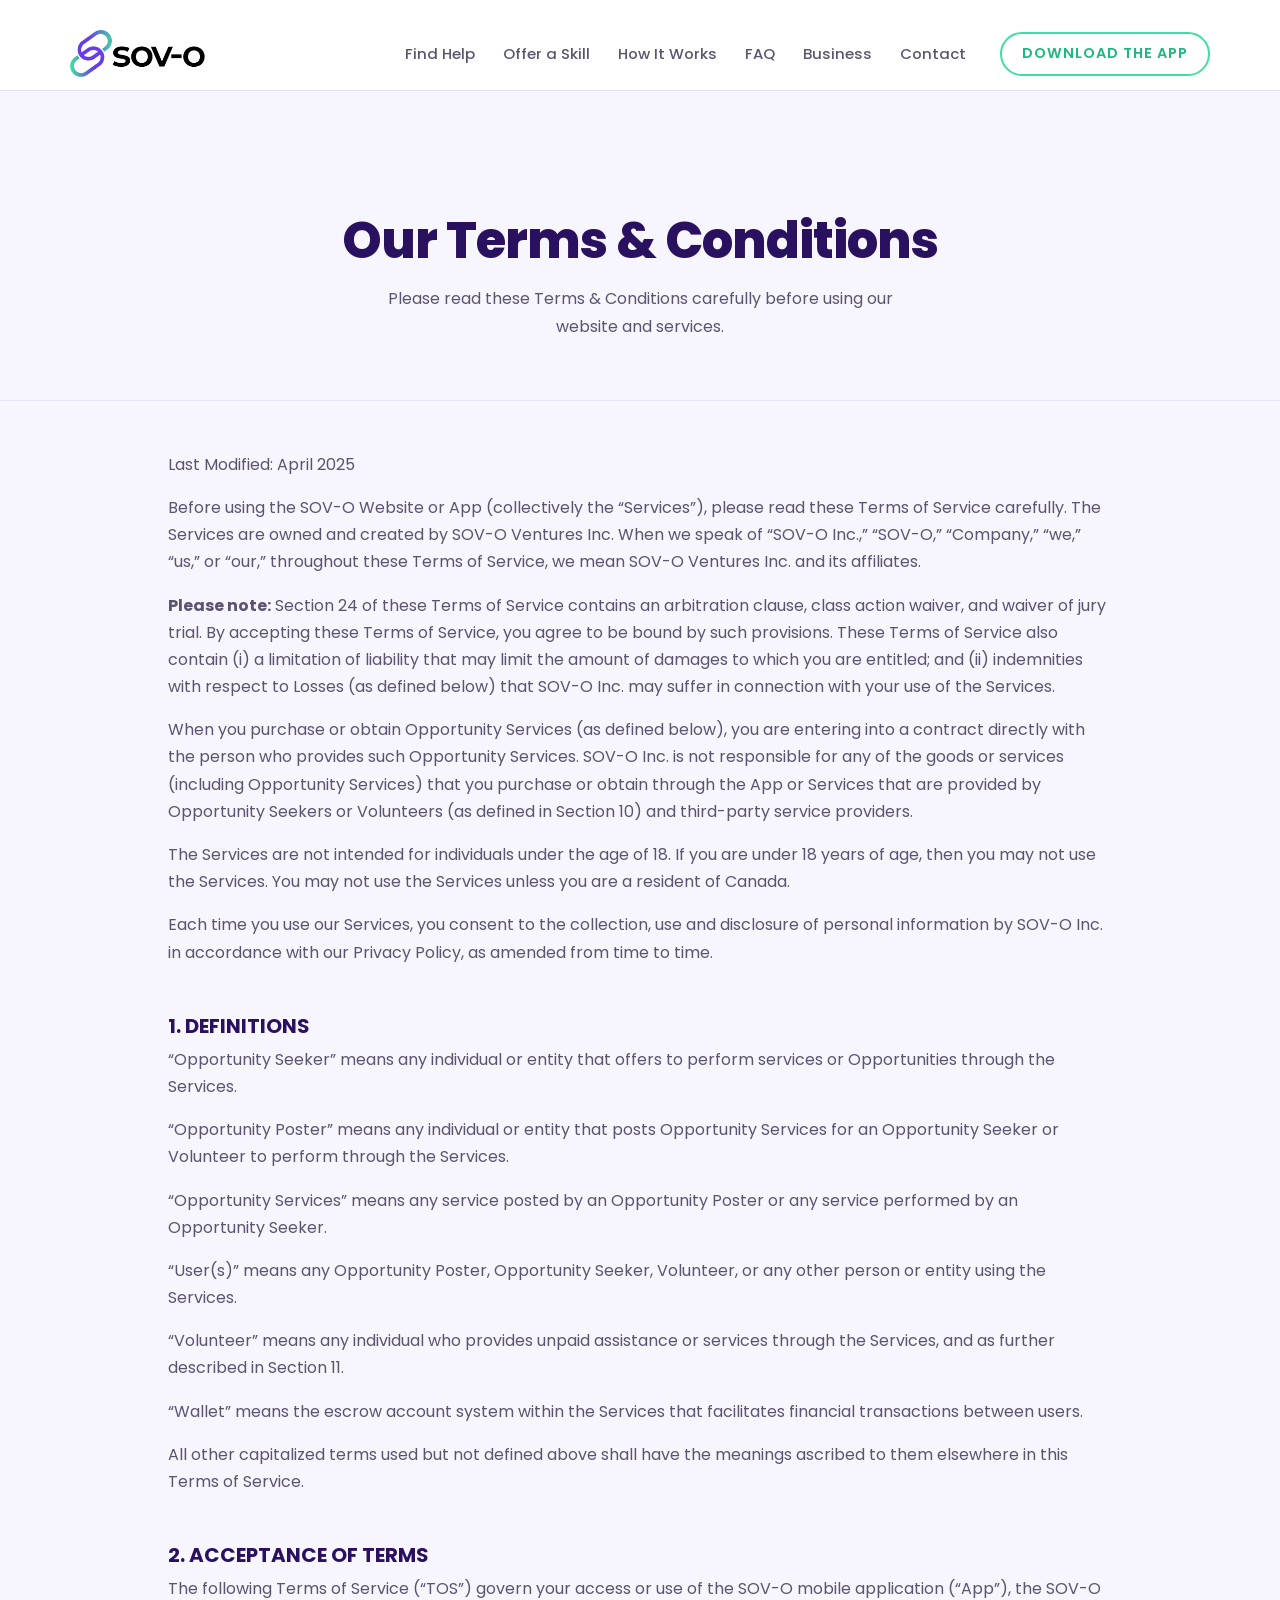
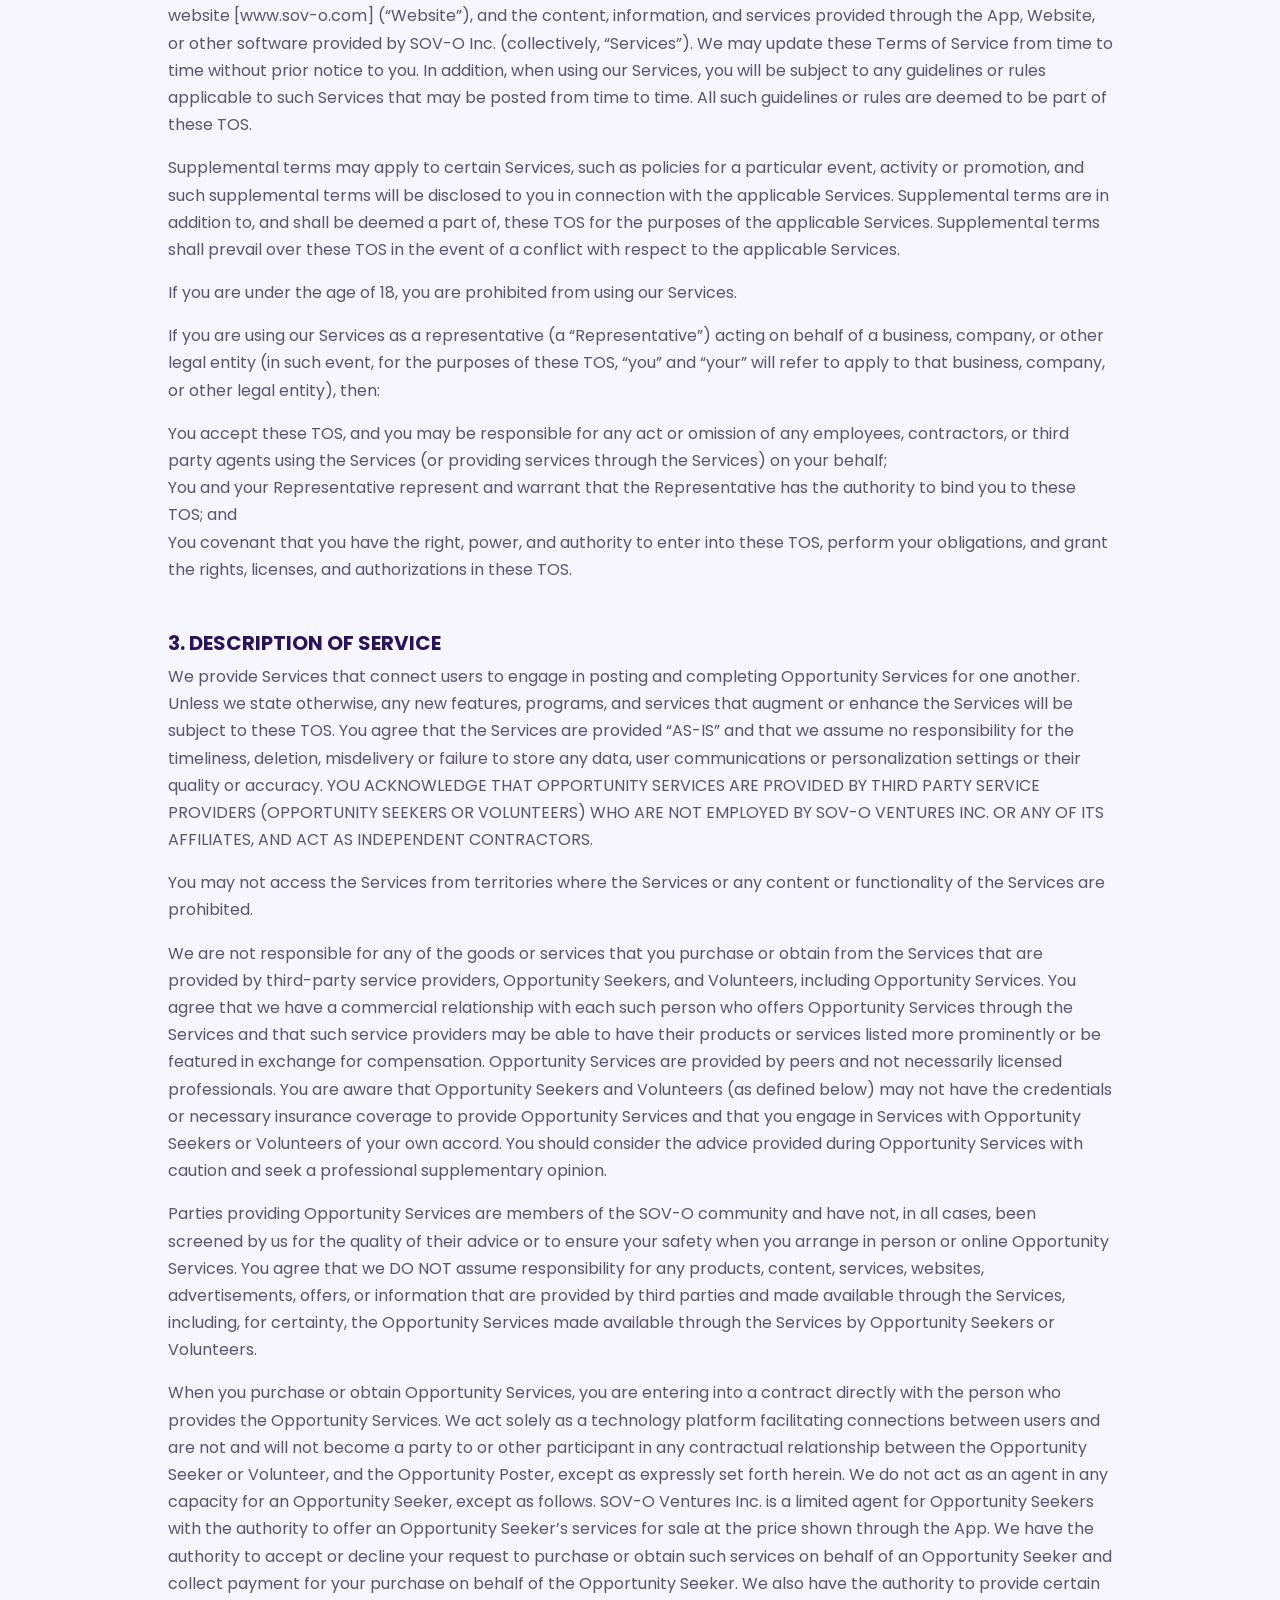
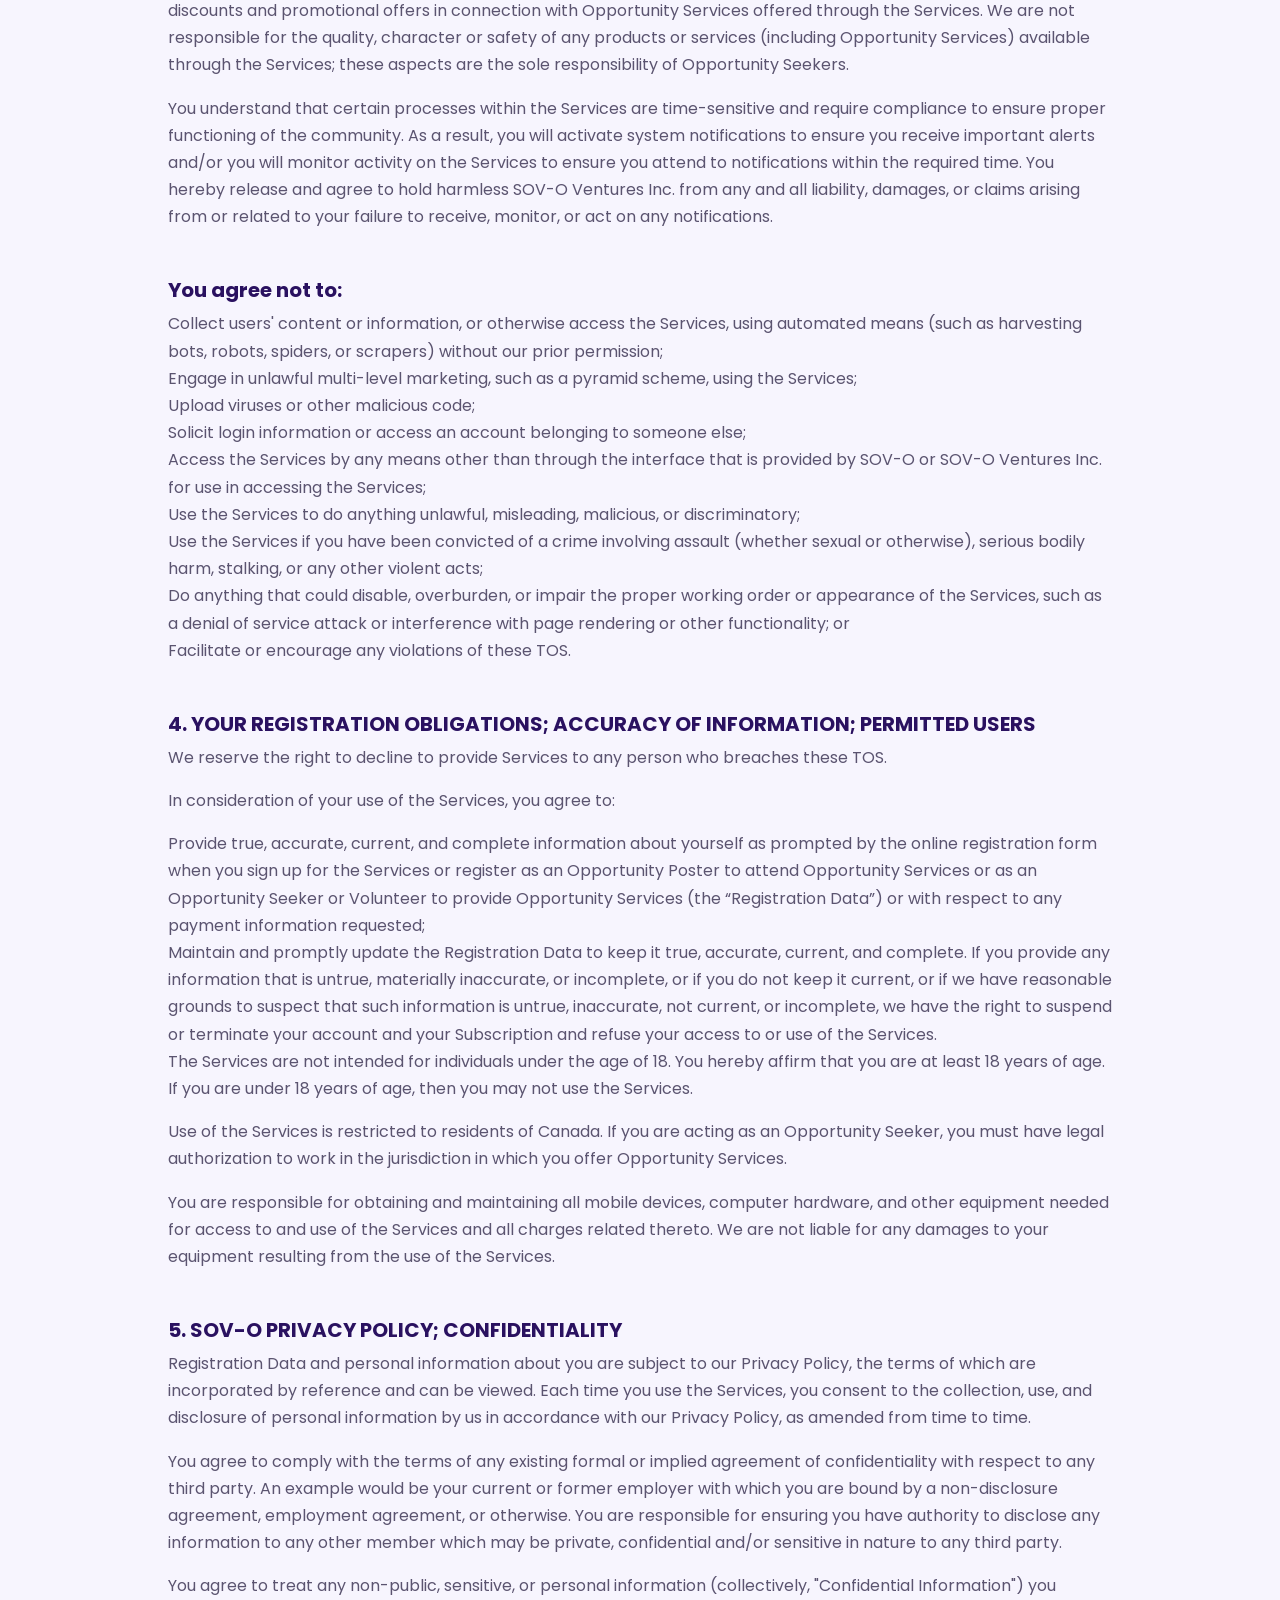
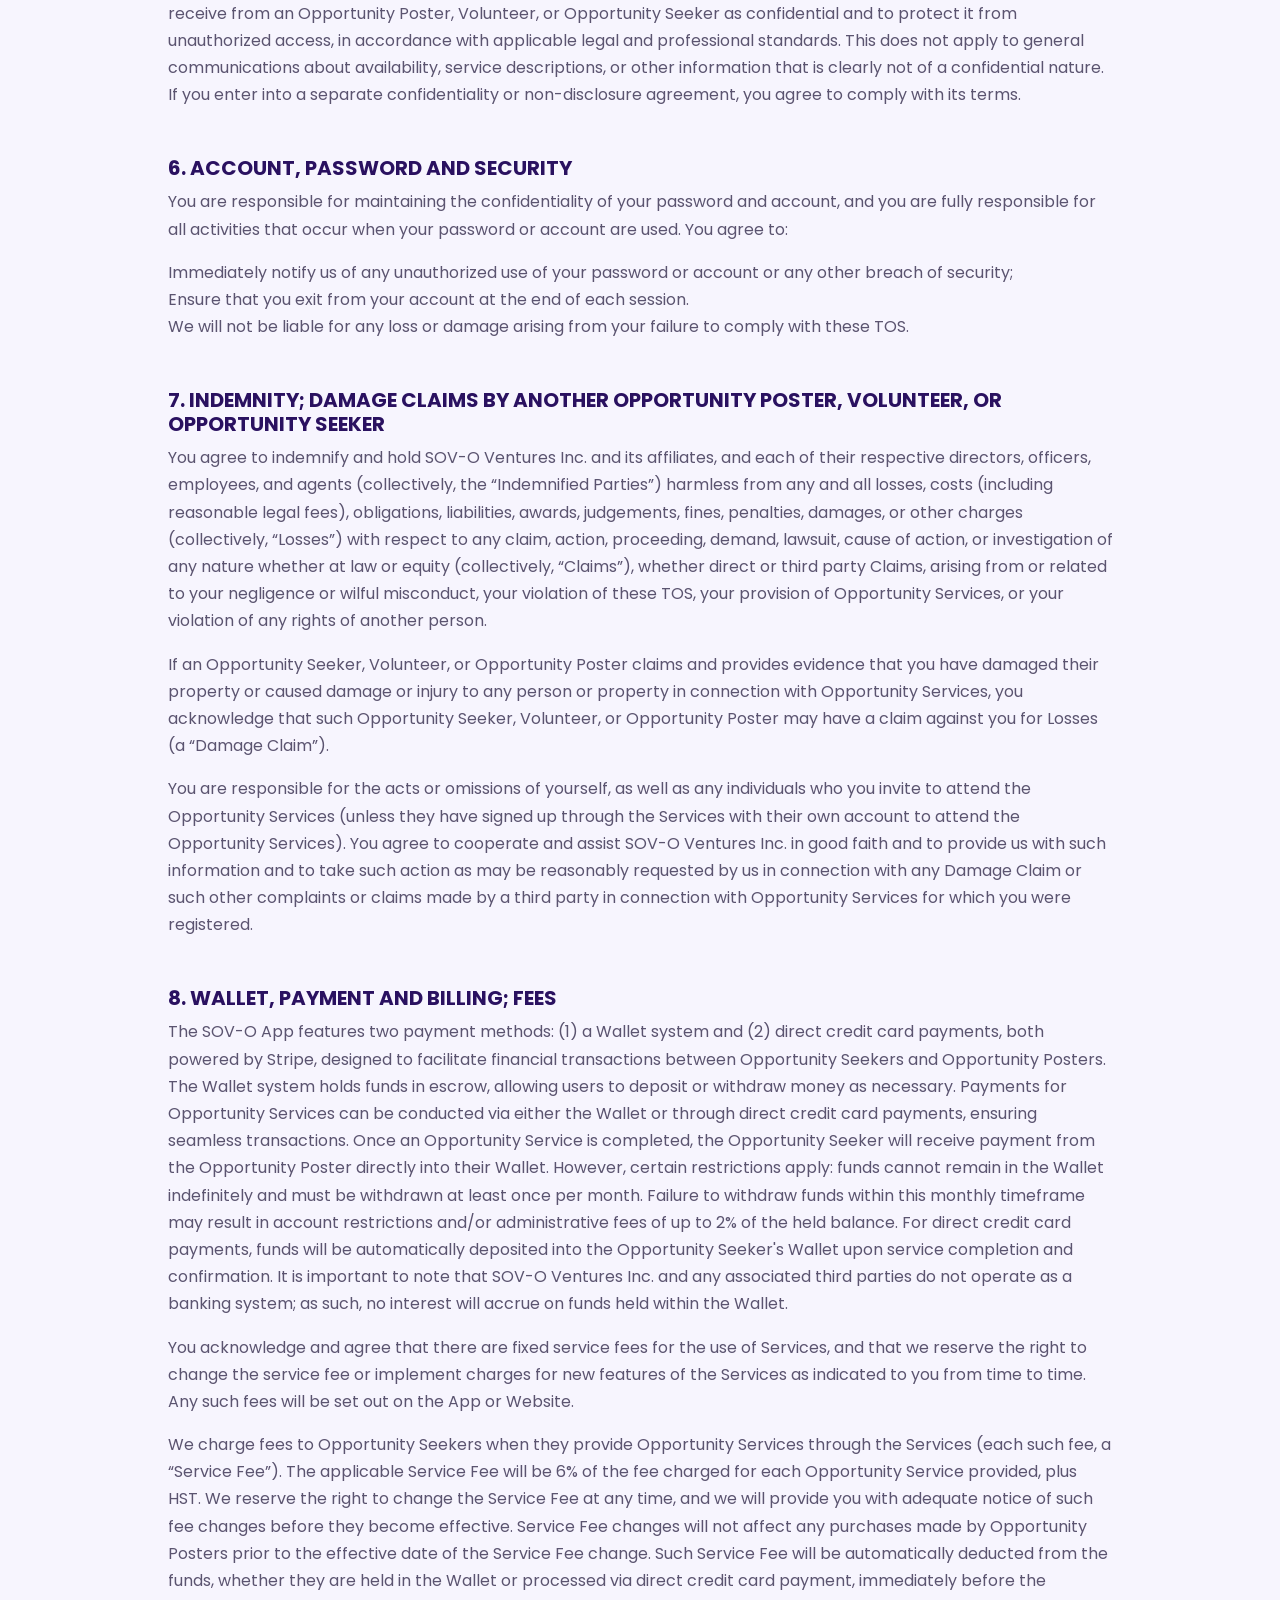
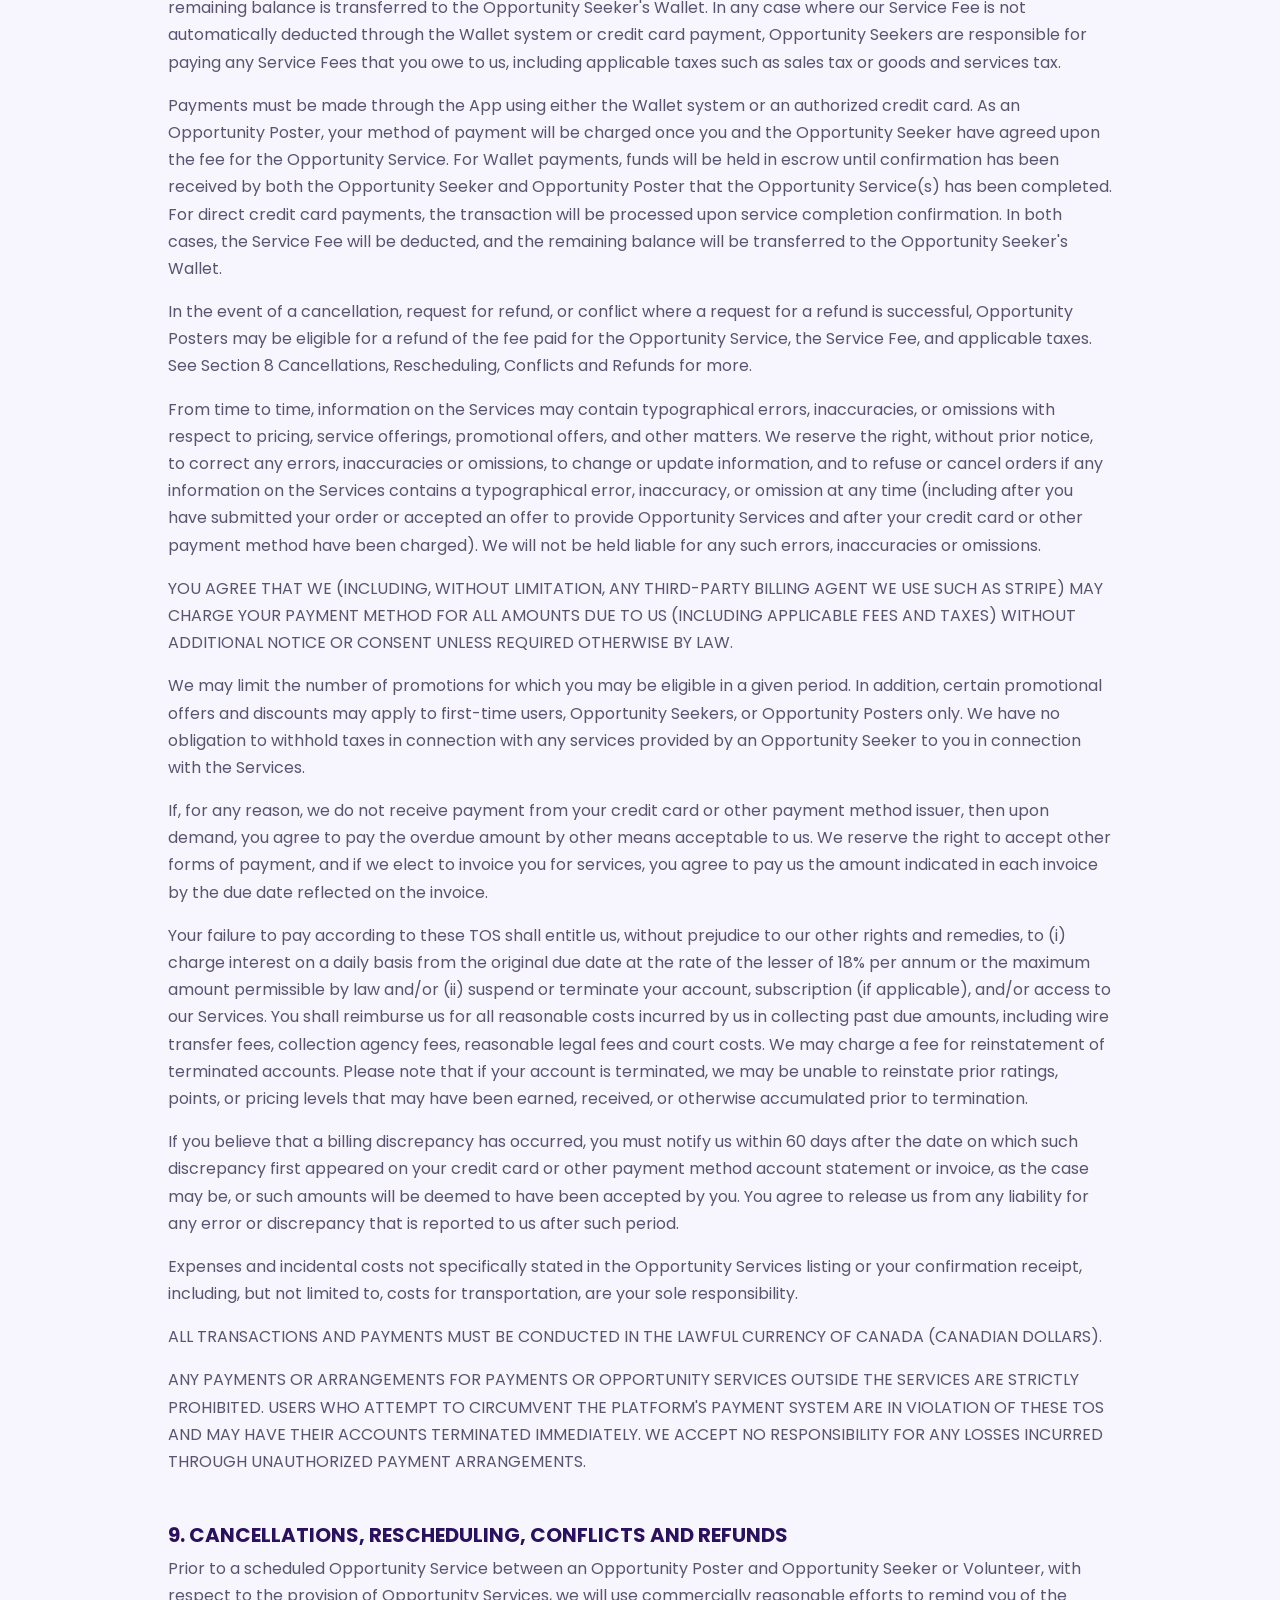
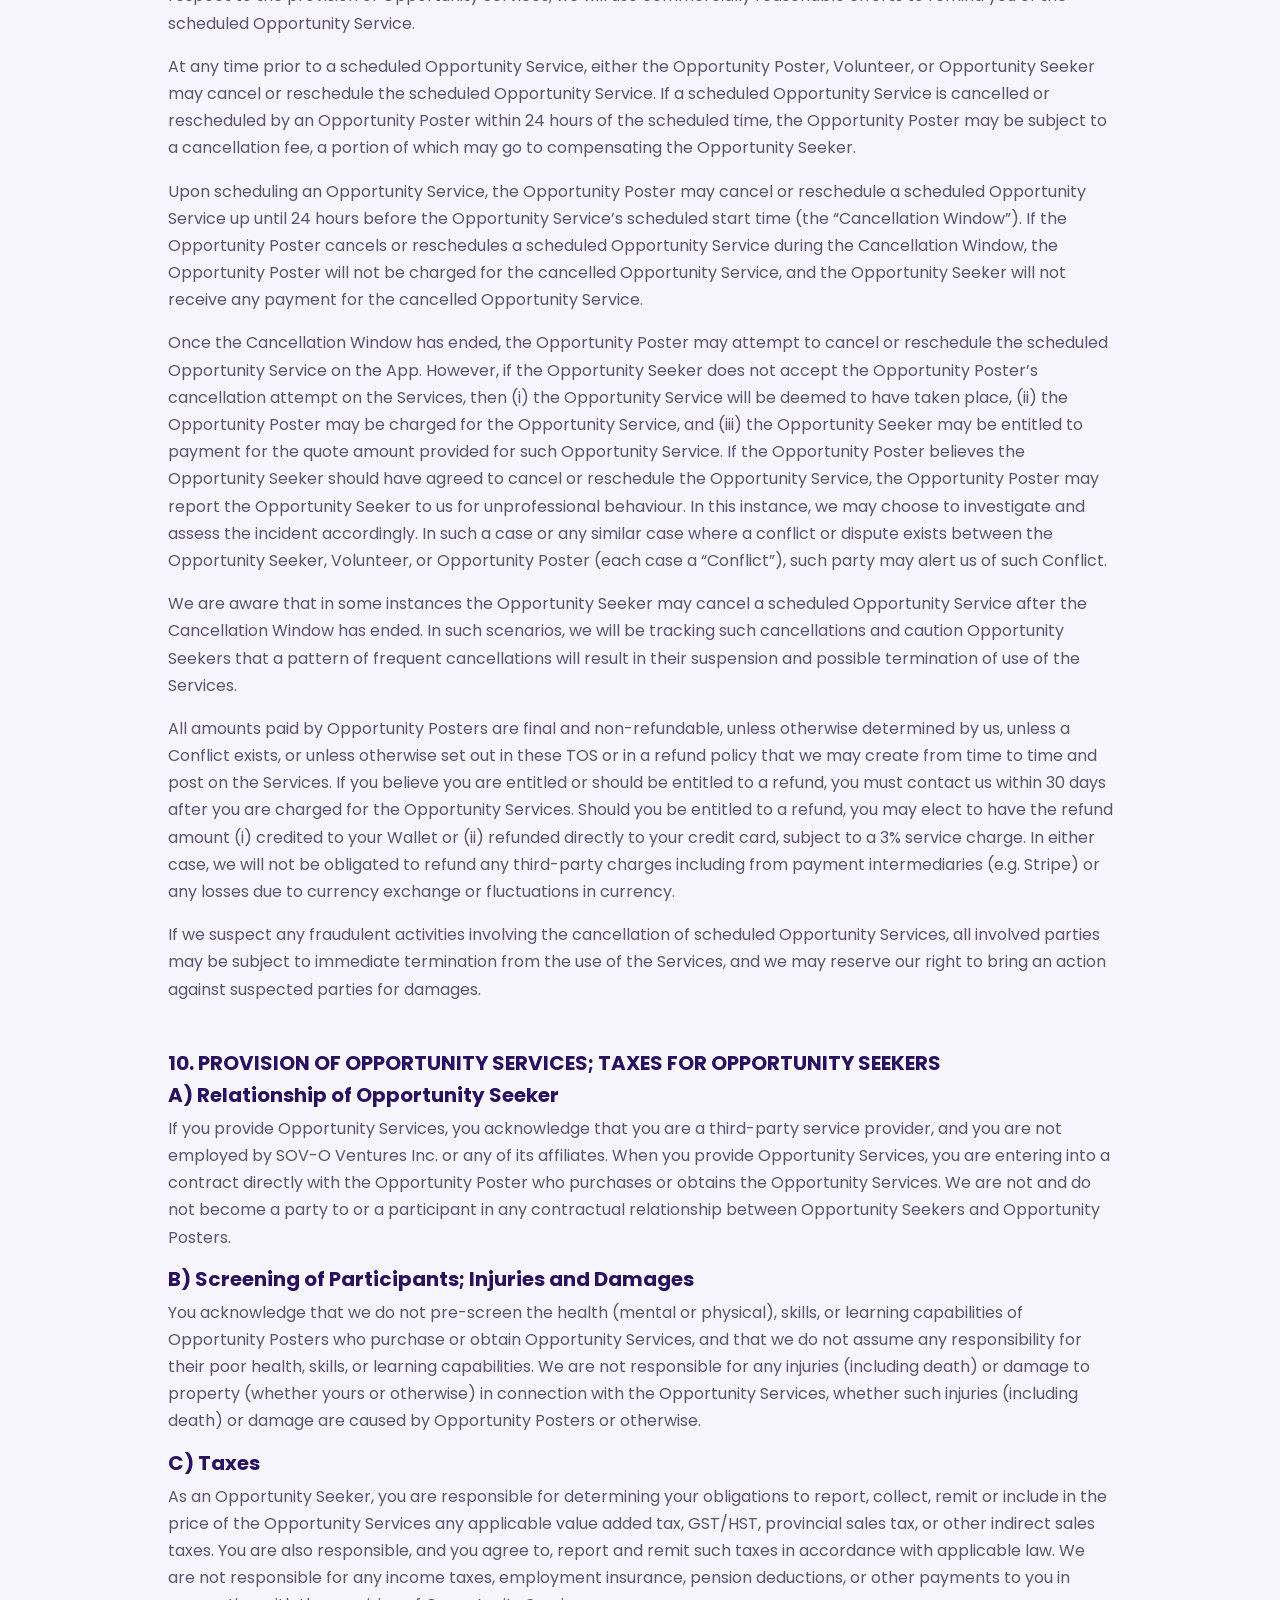
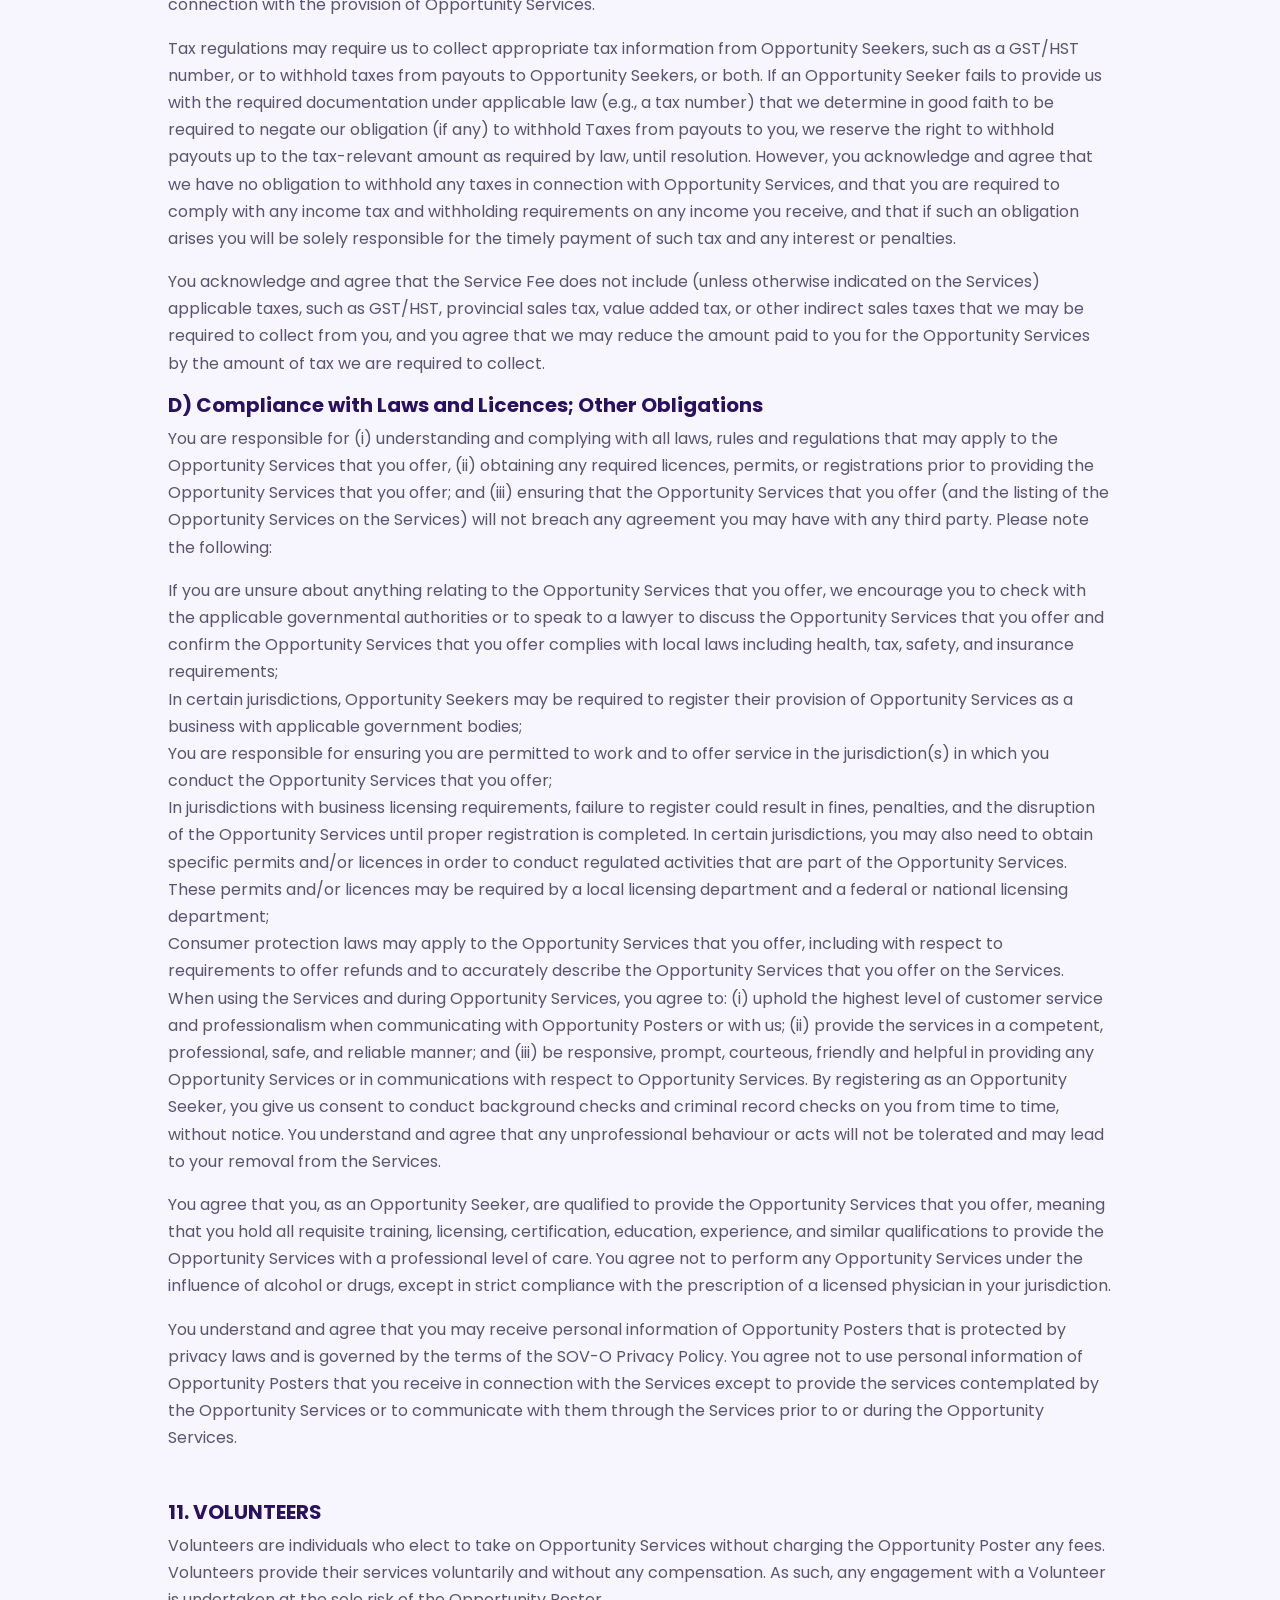
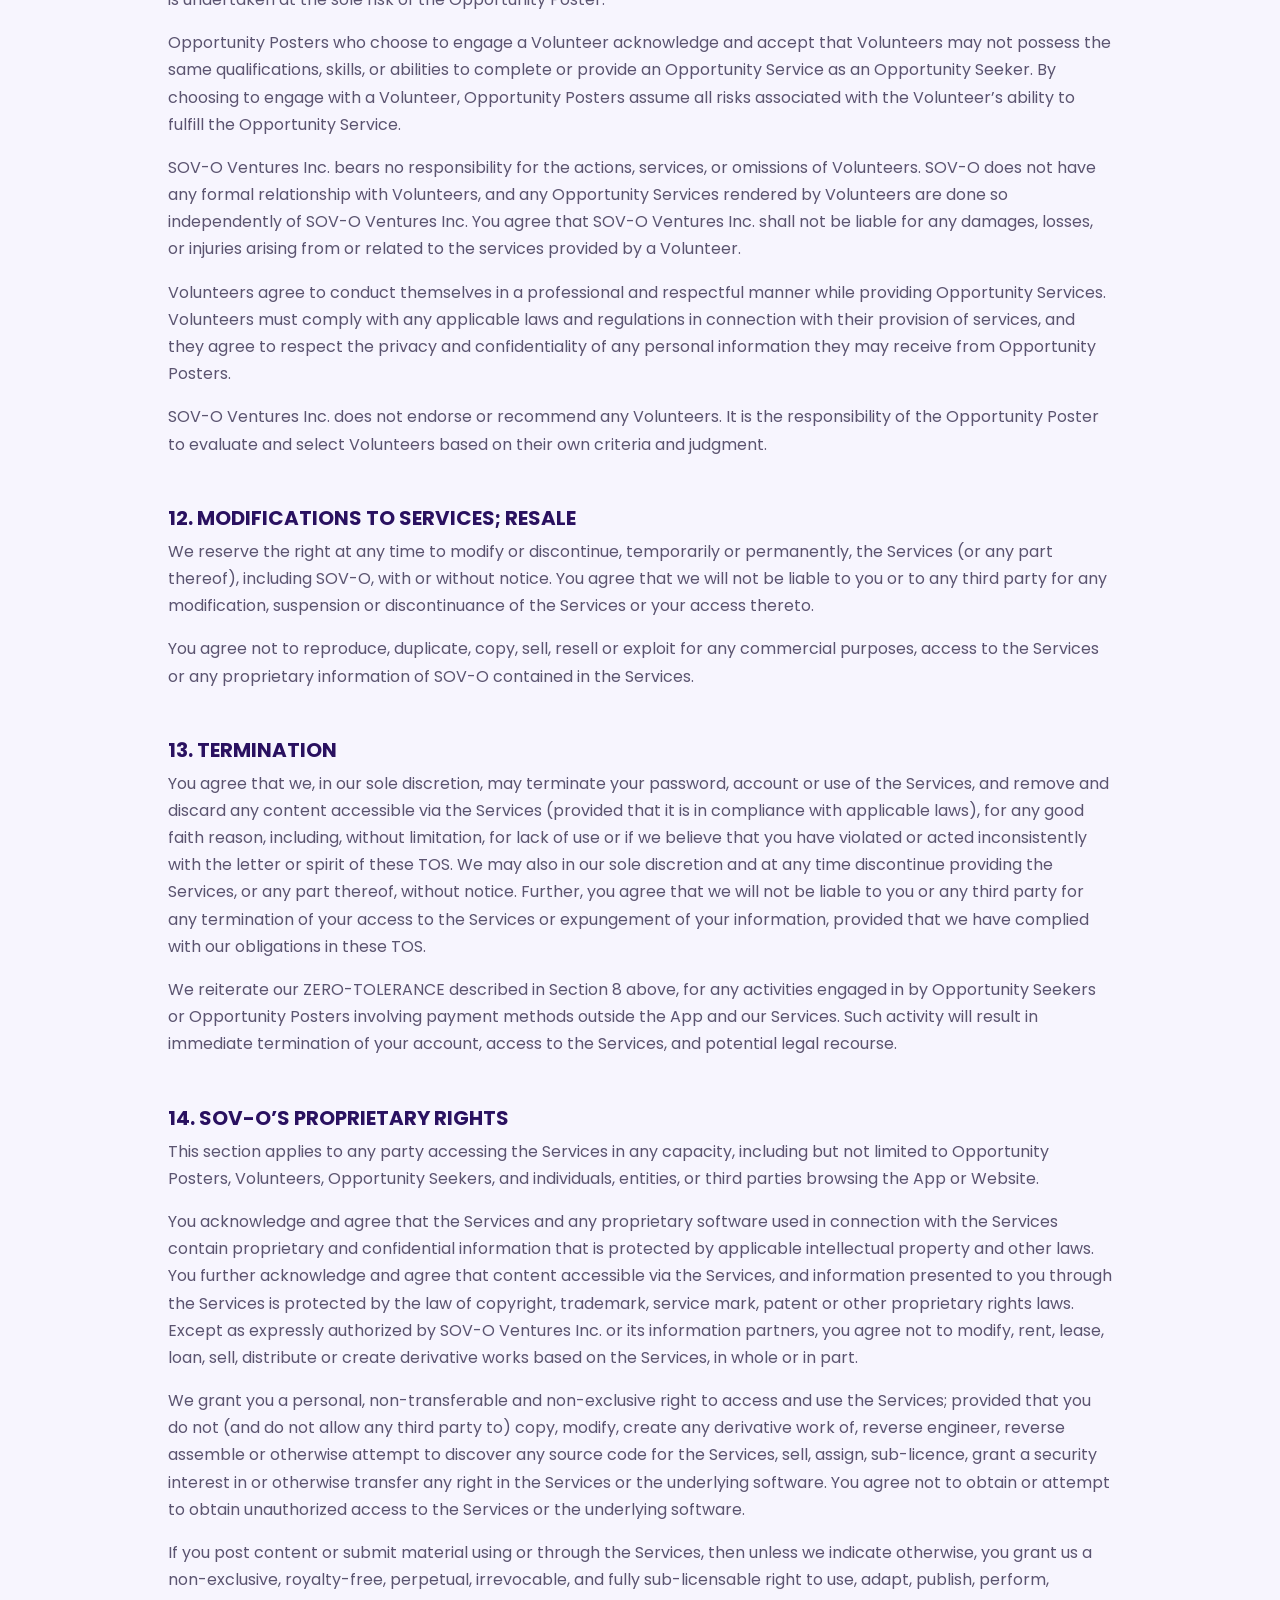
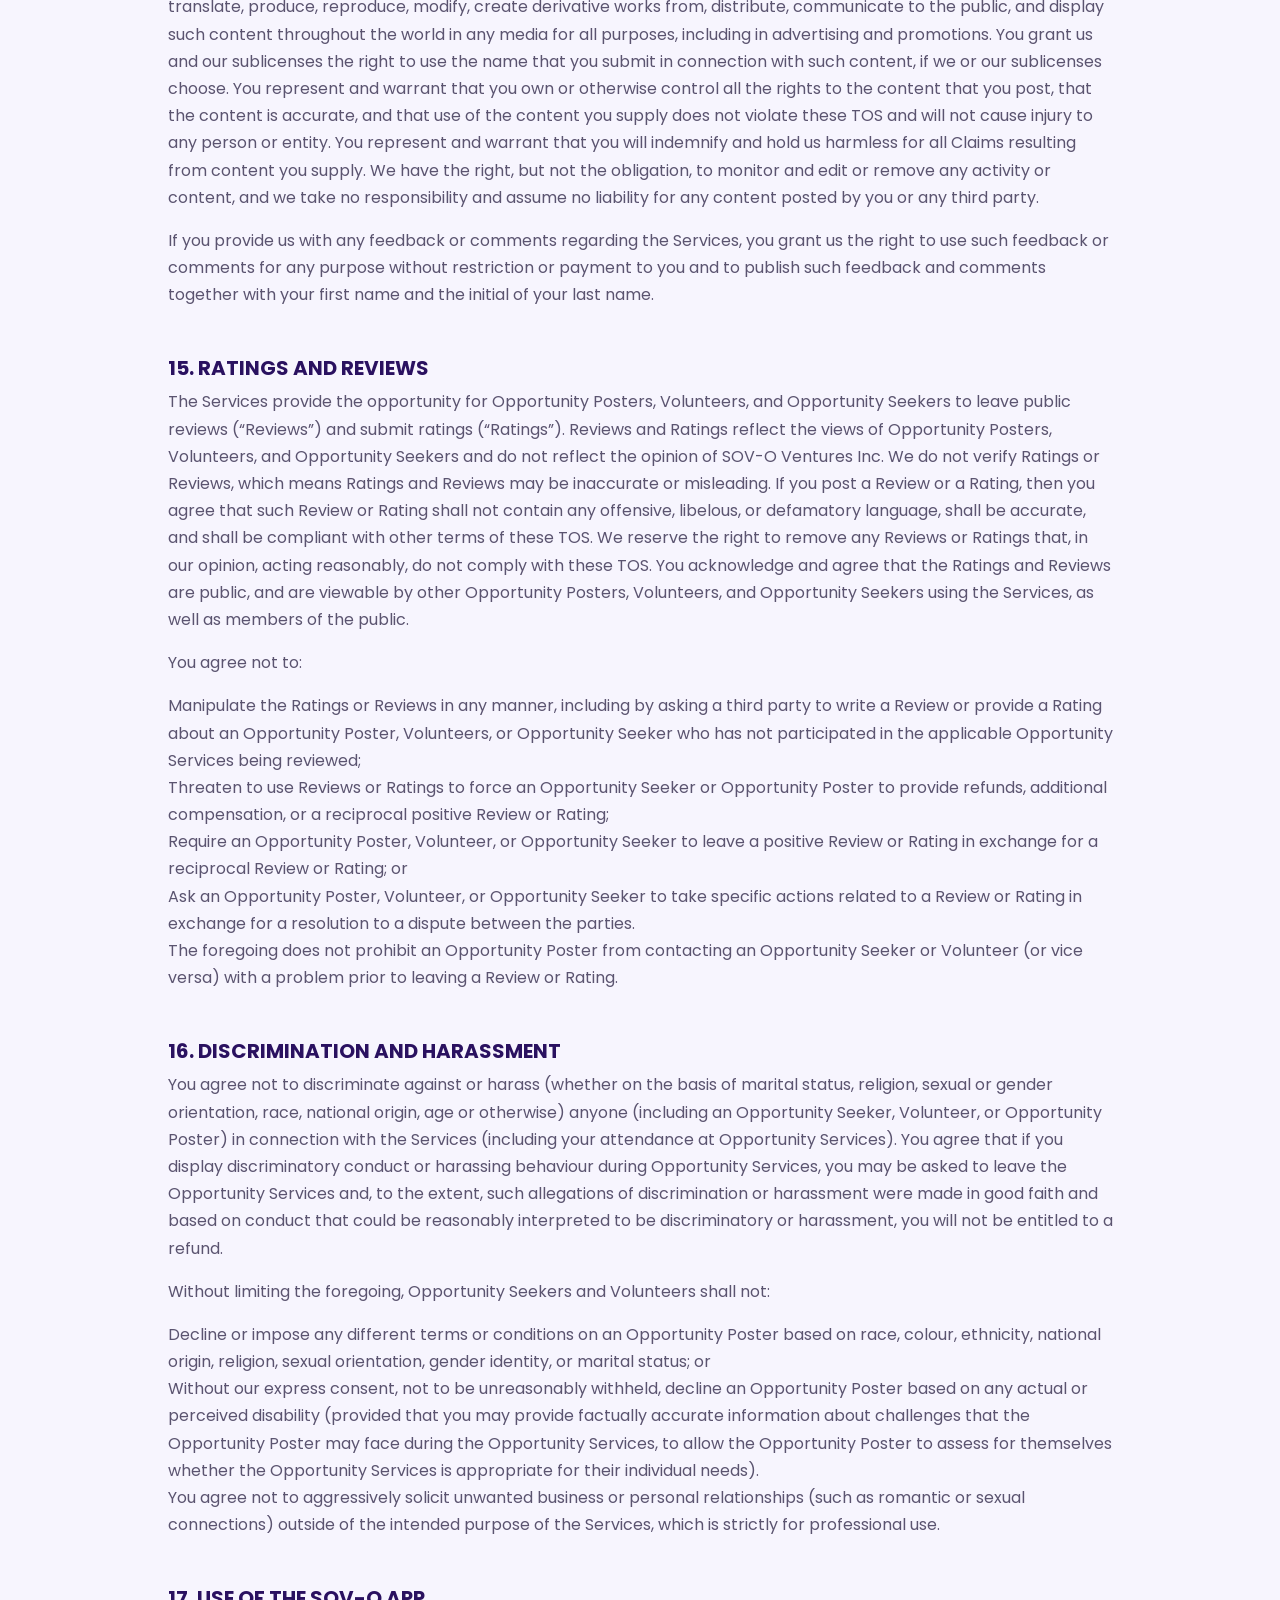
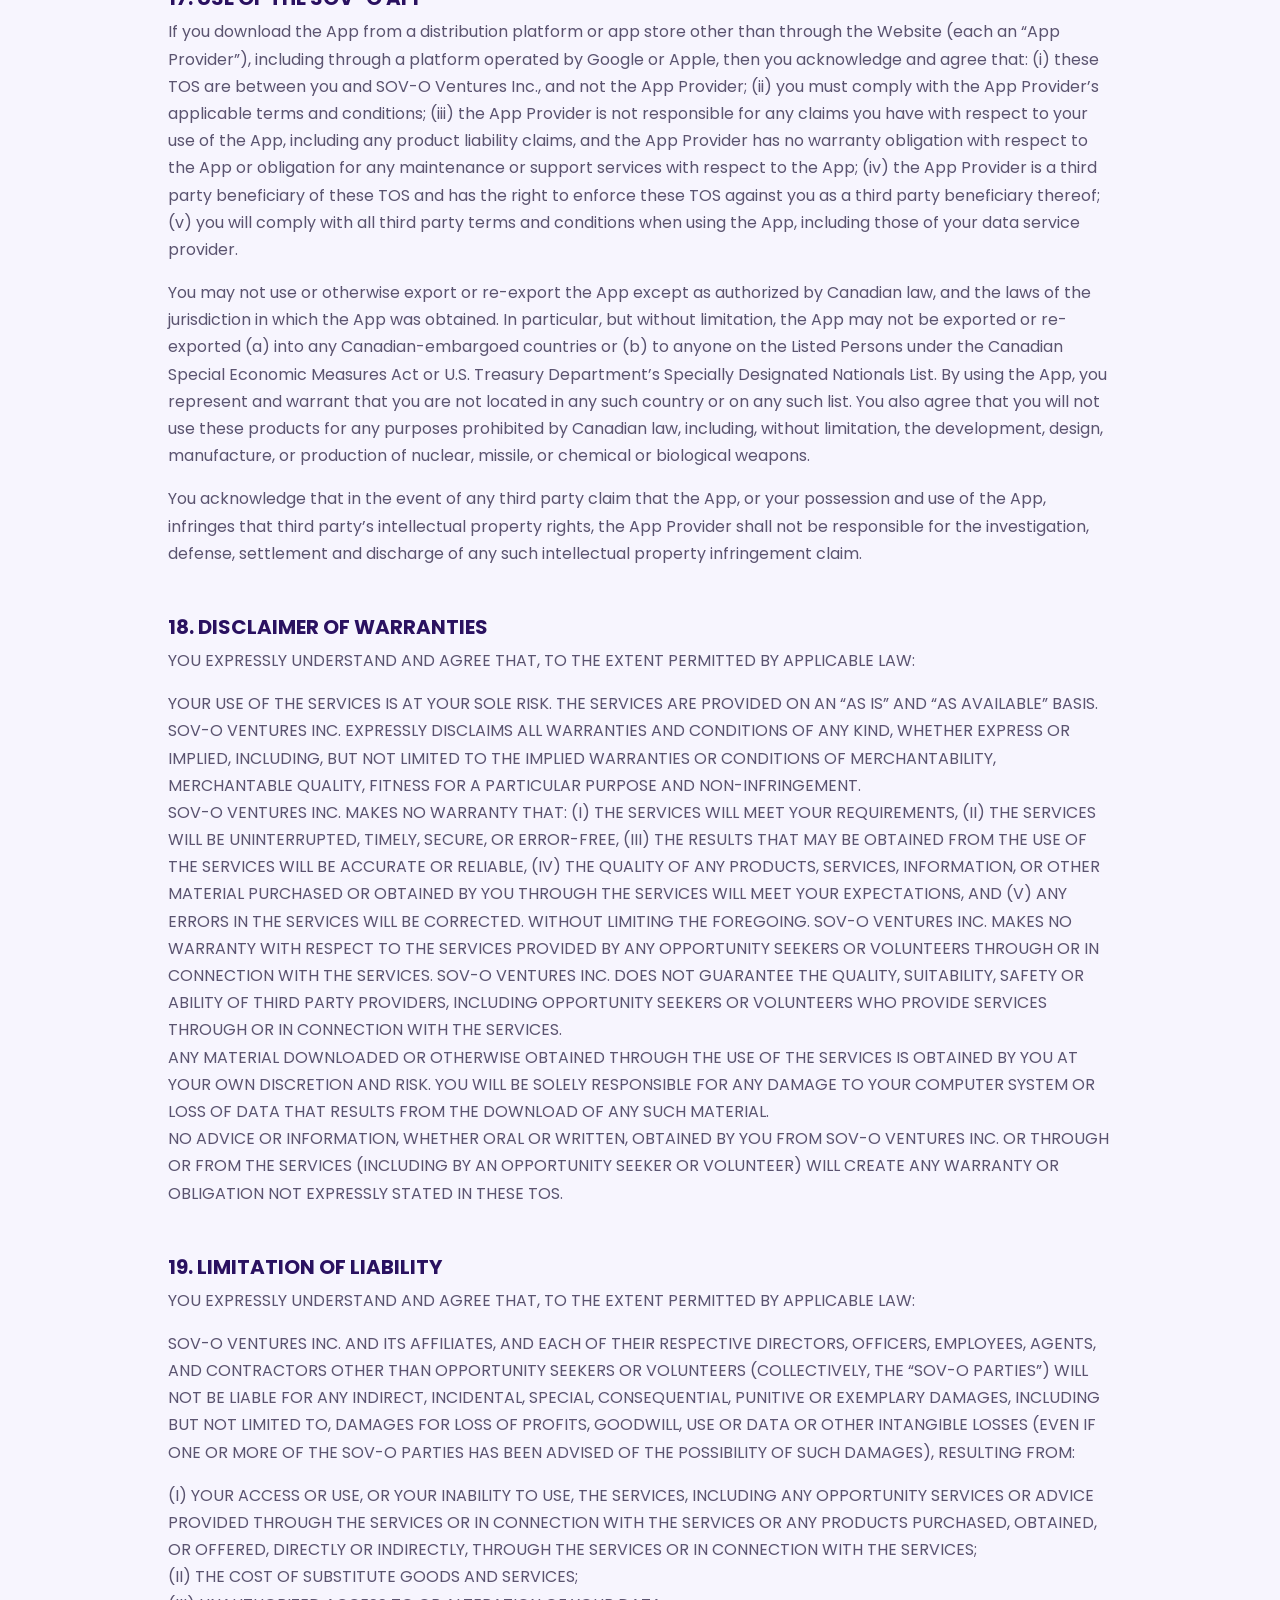
==== terms.html @ 296f46ee "version 1 post lp" ====
<!DOCTYPE html>
<html lang="en">

<head>

    <!-- Google Tag Manager -->
<script>(function(w,d,s,l,i){w[l]=w[l]||[];w[l].push({'gtm.start':
new Date().getTime(),event:'gtm.js'});var f=d.getElementsByTagName(s)[0],
j=d.createElement(s),dl=l!='dataLayer'?'&l='+l:'';j.async=true;j.src=
'https://www.googletagmanager.com/gtm.js?id='+i+dl;f.parentNode.insertBefore(j,f);
})(window,document,'script','dataLayer','GTM-M95XX3C2');</script>
<!-- End Google Tag Manager -->

    <meta charset="UTF-8">
    <link rel="apple-touch-icon" sizes="180x180" href="/favicon/apple-touch-icon.png">
    <link rel="icon" type="image/png" sizes="32x32" href="/favicon/favicon-32x32.png">
    <link rel="icon" type="image/png" sizes="16x16" href="/favicon/favicon-16x16.png">
    <link rel="manifest" href="/favicon/site.webmanifest">
    <meta http-equiv="X-UA-Compatible" content="IE=edge">
    <meta name="viewport" content="width=device-width, initial-scale=1.0">
    <!-- Meta Description -->
    <meta name="description"
        content="Explore the best mobile apps designed to enhance your experience. Discover top features, seamless performance, and easy downloads for iOS & Android.">
    <title>SOV-O | Terms And Conditions</title>
    <link rel="stylesheet" href="https://cdnjs.cloudflare.com/ajax/libs/font-awesome/6.0.0/css/all.min.css">
    <!-- icofont-css-link -->
    <link rel="stylesheet" href="css/icofont.min.css">
    <!-- Owl-Carosal-Style-link -->
    <link rel="stylesheet" href="css/owl.carousel.min.css">
    <!-- Bootstrap-Style-link -->
    <link rel="stylesheet" href="css/bootstrap.min.css">
    <!-- Aos-Style-link -->
    <link rel="stylesheet" href="css/aos.css">
    <!-- Coustome-Style-link -->
    <link rel="stylesheet" href="css/style.css?v=2">
    <!-- Responsive-Style-link -->
    <link rel="stylesheet" href="css/responsive.css?v=2">
    <link href="https://fonts.googleapis.com/css2?family=Poppins:wght@400;500;600;700;800;900&display=swap" rel="stylesheet">
    <!-- Brand override, must load last -->
    <link rel="stylesheet" href="css/brand.css?v=5">
    <!-- Favicon -->
    <link rel="shortcut icon" href="images/favicon.png" type="image/x-icon">
    <!-- webfont-->
    <link rel="preconnect" href="https://fonts.googleapis.com">
    <link rel="preconnect" href="https://fonts.gstatic.com" crossorigin>
    <link href="https://fonts.googleapis.com/css2?family=Plus+Jakarta+Sans:wght@200..800&display=swap" rel="stylesheet">
    
    <!-- Meta Pixel Code -->
<script>
!function(f,b,e,v,n,t,s)
{if(f.fbq)return;n=f.fbq=function(){n.callMethod?
n.callMethod.apply(n,arguments):n.queue.push(arguments)};
if(!f._fbq)f._fbq=n;n.push=n;n.loaded=!0;n.version='2.0';
n.queue=[];t=b.createElement(e);t.async=!0;
t.src=v;s=b.getElementsByTagName(e)[0];
s.parentNode.insertBefore(t,s)}(window, document,'script',
'https://connect.facebook.net/en_US/fbevents.js');
fbq('init', '1578152634001623');
fbq('track', 'PageView');
</script>
<noscript><img height="1" width="1" style="display:none"
src="https://www.facebook.com/tr?id=1578152634001623&ev=PageView&noscript=1"
/></noscript>
<!-- End Meta Pixel Code -->
    
</head>

<body>
<!-- Google Tag Manager (noscript) -->
<noscript><iframe src="https://www.googletagmanager.com/ns.html?id=GTM-M95XX3C2"
height="0" width="0" style="display:none;visibility:hidden"></iframe></noscript>
<!-- End Google Tag Manager (noscript) -->

    <div class="page_wrapper">

        <div id="preloader">
            <div id="loader"></div>
        </div>

        <header>
            <div class="container">
                <nav class="navbar navbar-expand-lg">
                    <a class="navbar-brand" href="index.html">
                        <img src="images/logo.png" alt="image">
                    </a>

                    <button class="navbar-toggler" type="button" data-toggle="collapse"
                        data-target="#navbarSupportedContent" aria-controls="navbarSupportedContent"
                        aria-expanded="false" aria-label="Toggle navigation">
                        <span class="navbar-toggler-icon">
                            <div class="toggle-wrap">
                                <span class="toggle-bar"></span>
                            </div>
                        </span>
                    </button>

                    <div class="collapse navbar-collapse" id="navbarSupportedContent">
                        <ul class="navbar-nav ml-auto">
                            <li class="nav-item">
                                <a class="nav-link" href="index.html#find-help">Find Help</a>
                            </li>
                            <li class="nav-item">
                                <a class="nav-link" href="index.html#offer">Offer a Skill</a>
                            </li>
                            <li class="nav-item">
                                <a class="nav-link" href="index.html#how">How It Works</a>
                            </li>
                            <li class="nav-item">
                                <a class="nav-link" href="faq.html">FAQ</a>
                            </li>
                            <li class="nav-item">
                                <a class="nav-link" href="business.html">Business</a>
                            </li>
                            <li class="nav-item">
                                <a class="nav-link" href="contact.html">Contact</a>
                            </li>
                            <li class="nav-item">
                                <a class="btn puprple_btn" href="index.html#download">Download the App</a>
                            </li>
                        </ul>
                    </div>
                </nav>
            </div>
        </header>



        <div class="bred_crumb">
            <div class="container">
                <div class="bred_text">
                    <h1>Our Terms & Conditions</h1>
                    <p>Please read these Terms & Conditions carefully before using our website and services.</p>
                </div>
            </div>
        </div>

        <div class="container">
            <div class="row justify-content-center">
                <div class="col-md-10">
                    <div class="terms-content">
                        <p>Last Modified: April 2025</p>
                        <p>Before using the SOV-O Website or App (collectively the “Services”), please read these Terms
                            of Service carefully. The Services are owned and created by SOV-O Ventures Inc. When we
                            speak of “SOV-O Inc.,” “SOV-O,” “Company,” “we,” “us,” or “our,” throughout these Terms of
                            Service, we mean SOV-O Ventures Inc. and its affiliates.</p>

                        <p><strong>Please note:</strong> Section 24 of these Terms of Service contains an arbitration
                            clause, class action waiver, and waiver of jury trial. By accepting these Terms of Service,
                            you agree to be bound by such provisions. These Terms of Service also contain (i) a
                            limitation of liability that may limit the amount of damages to which you are entitled; and
                            (ii) indemnities with respect to Losses (as defined below) that SOV-O Inc. may suffer in
                            connection with your use of the Services.</p>
                        <p>When you purchase or obtain Opportunity Services (as defined below), you are entering into a
                            contract directly with the person who provides such Opportunity Services. SOV-O Inc. is not
                            responsible for any of the goods or services (including Opportunity Services) that you
                            purchase or obtain through the App or Services that are provided by Opportunity Seekers or
                            Volunteers (as defined in Section 10) and third-party service providers.</p>
                        <p>The Services are not intended for individuals under the age of 18. If you are under 18 years
                            of age, then you may not use the Services. You may not use the Services unless you are a
                            resident of Canada.</p>
                        <p>Each time you use our Services, you consent to the collection, use and disclosure of personal
                            information by SOV-O Inc. in accordance with our <a href="privacy.html">Privacy
                                Policy</a>, as amended from time to time.</p>

                        <h6 class="mt-5">1. DEFINITIONS</h6>
                        <p>“Opportunity Seeker” means any individual or entity that offers to perform services or
                            Opportunities through the Services.</p>
                        <p>“Opportunity Poster” means any individual or entity that posts Opportunity Services for an
                            Opportunity Seeker or Volunteer to perform through the Services.</p>
                        <p>“Opportunity Services” means any service posted by an Opportunity Poster or any service
                            performed by an Opportunity Seeker.</p>
                        <p>“User(s)” means any Opportunity Poster, Opportunity Seeker, Volunteer, or any other person or
                            entity using the Services.</p>
                        <p>“Volunteer” means any individual who provides unpaid assistance or services through the
                            Services, and as further described in Section 11.</p>
                        <p>“Wallet” means the escrow account system within the Services that facilitates financial
                            transactions between users.</p>
                        <p>All other capitalized terms used but not defined above shall have the meanings ascribed to
                            them elsewhere in this Terms of Service.</p>

                        <h6 class="mt-5">2. ACCEPTANCE OF TERMS</h6>
                        <p>The following Terms of Service (“TOS”) govern your access or use of the SOV-O mobile
                            application (“App”), the SOV-O website [www.sov-o.com] (“Website”), and the content,
                            information, and services provided through the App, Website, or other software provided by
                            SOV-O Inc. (collectively, “Services”). We may update these Terms of Service from time to
                            time without prior notice to you. In addition, when using our Services, you will be subject
                            to any guidelines or rules applicable to such Services that may be posted from time to time.
                            All such guidelines or rules are deemed to be part of these TOS.</p>
                        <p>Supplemental terms may apply to certain Services, such as policies for a particular event,
                            activity or promotion, and such supplemental terms will be disclosed to you in connection
                            with the applicable Services. Supplemental terms are in addition to, and shall be deemed a
                            part of, these TOS for the purposes of the applicable Services. Supplemental terms shall
                            prevail over these TOS in the event of a conflict with respect to the applicable Services.
                        </p>
                        <p>If you are under the age of 18, you are prohibited from using our Services.</p>
                        <p>If you are using our Services as a representative (a “Representative”) acting on behalf of a
                            business, company, or other legal entity (in such event, for the purposes of these TOS,
                            “you” and “your” will refer to apply to that business, company, or other legal entity),
                            then:</p>
                        <ul>
                            <li>You accept these TOS, and you may be responsible for any act or omission of any
                                employees, contractors, or third party agents using the Services (or providing services
                                through the Services) on your behalf;</li>
                            <li>You and your Representative represent and warrant that the Representative has the
                                authority to bind you to these TOS; and</li>
                            <li>You covenant that you have the right, power, and authority to enter into these TOS,
                                perform your obligations, and grant the rights, licenses, and authorizations in these
                                TOS.</li>
                        </ul>

                        <h6 class="mt-5">3. DESCRIPTION OF SERVICE</h6>
                        <p>We provide Services that connect users to engage in posting and completing Opportunity
                            Services for one another. Unless we state otherwise, any new features, programs, and
                            services that augment or enhance the Services will be subject to these TOS. You agree that
                            the Services are provided “AS-IS” and that we assume no responsibility for the timeliness,
                            deletion, misdelivery or failure to store any data, user communications or personalization
                            settings or their quality or accuracy. YOU ACKNOWLEDGE THAT OPPORTUNITY SERVICES ARE
                            PROVIDED BY THIRD PARTY SERVICE PROVIDERS (OPPORTUNITY SEEKERS OR VOLUNTEERS) WHO ARE NOT
                            EMPLOYED BY SOV-O VENTURES INC. OR ANY OF ITS AFFILIATES, AND ACT AS INDEPENDENT
                            CONTRACTORS.</p>

                        <p>You may not access the Services from territories where the Services or any content or
                            functionality of the Services are prohibited.</p>

                        <p>We are not responsible for any of the goods or services that you purchase or obtain from the
                            Services that are provided by third-party service providers, Opportunity Seekers, and
                            Volunteers, including Opportunity Services. You agree that we have a commercial relationship
                            with each such person who offers Opportunity Services through the Services and that such
                            service providers may be able to have their products or services listed more prominently or
                            be featured in exchange for compensation. Opportunity Services are provided by peers and not
                            necessarily licensed professionals. You are aware that Opportunity Seekers and Volunteers
                            (as defined below) may not have the credentials or necessary insurance coverage to provide
                            Opportunity Services and that you engage in Services with Opportunity Seekers or Volunteers
                            of your own accord. You should consider the advice provided during Opportunity Services with
                            caution and seek a professional supplementary opinion.</p>

                        <p>Parties providing Opportunity Services are members of the SOV-O community and have not, in
                            all cases, been screened by us for the quality of their advice or to ensure your safety when
                            you arrange in person or online Opportunity Services. You agree that we DO NOT assume
                            responsibility for any products, content, services, websites, advertisements, offers, or
                            information that are provided by third parties and made available through the Services,
                            including, for certainty, the Opportunity Services made available through the Services by
                            Opportunity Seekers or Volunteers.</p>

                        <p>When you purchase or obtain Opportunity Services, you are entering into a contract directly
                            with the person who provides the Opportunity Services. We act solely as a technology
                            platform facilitating connections between users and are not and will not become a party to
                            or other participant in any contractual relationship between the Opportunity Seeker or
                            Volunteer, and the Opportunity Poster, except as expressly set forth herein. We do not act
                            as an agent in any capacity for an Opportunity Seeker, except as follows. SOV-O Ventures
                            Inc. is a limited agent for Opportunity Seekers with the authority to offer an Opportunity
                            Seeker’s services for sale at the price shown through the App. We have the authority to
                            accept or decline your request to purchase or obtain such services on behalf of an
                            Opportunity Seeker and collect payment for your purchase on behalf of the Opportunity
                            Seeker. We also have the authority to provide certain discounts and promotional offers in
                            connection with Opportunity Services offered through the Services. We are not responsible
                            for the quality, character or safety of any products or services (including Opportunity
                            Services) available through the Services; these aspects are the sole responsibility of
                            Opportunity Seekers.</p>

                        <p>You understand that certain processes within the Services are time-sensitive and require
                            compliance to ensure proper functioning of the community. As a result, you will activate
                            system notifications to ensure you receive important alerts and/or you will monitor activity
                            on the Services to ensure you attend to notifications within the required time. You hereby
                            release and agree to hold harmless SOV-O Ventures Inc. from any and all liability, damages,
                            or claims arising from or related to your failure to receive, monitor, or act on any
                            notifications.</p>

                        <h6 class="mt-5">You agree not to:</h6>
                        <ul>
                            <li>Collect users' content or information, or otherwise access the Services, using automated
                                means (such as harvesting bots, robots, spiders, or scrapers) without our prior
                                permission;</li>
                            <li>Engage in unlawful multi-level marketing, such as a pyramid scheme, using the Services;
                            </li>
                            <li>Upload viruses or other malicious code;</li>
                            <li>Solicit login information or access an account belonging to someone else;</li>
                            <li>Access the Services by any means other than through the interface that is provided by
                                SOV-O or SOV-O Ventures Inc. for use in accessing the Services;</li>
                            <li>Use the Services to do anything unlawful, misleading, malicious, or discriminatory;</li>
                            <li>Use the Services if you have been convicted of a crime involving assault (whether sexual
                                or otherwise), serious bodily harm, stalking, or any other violent acts;</li>
                            <li>Do anything that could disable, overburden, or impair the proper working order or
                                appearance of the Services, such as a denial of service attack or interference with page
                                rendering or other functionality; or</li>
                            <li>Facilitate or encourage any violations of these TOS.</li>
                        </ul>

                        <h6 class="mt-5">4. YOUR REGISTRATION OBLIGATIONS; ACCURACY OF INFORMATION; PERMITTED USERS</h6>
                        <p>We reserve the right to decline to provide Services to any person who breaches these TOS.</p>

                        <p>In consideration of your use of the Services, you agree to:</p>
                        <ul>
                            <li>Provide true, accurate, current, and complete information about yourself as prompted by
                                the online registration form when you sign up for the Services or register as an
                                Opportunity Poster to attend Opportunity Services or as an Opportunity Seeker or
                                Volunteer to provide Opportunity Services (the “Registration Data”) or with respect to
                                any payment information requested;</li>
                            <li>Maintain and promptly update the Registration Data to keep it true, accurate, current,
                                and complete. If you provide any information that is untrue, materially inaccurate, or
                                incomplete, or if you do not keep it current, or if we have reasonable grounds to
                                suspect that such information is untrue, inaccurate, not current, or incomplete, we have
                                the right to suspend or terminate your account and your Subscription and refuse your
                                access to or use of the Services.</li>
                        </ul>

                        <p>The Services are not intended for individuals under the age of 18. You hereby affirm that you
                            are at least 18 years of age. If you are under 18 years of age, then you may not use the
                            Services.</p>

                        <p>Use of the Services is restricted to residents of Canada. If you are acting as an Opportunity
                            Seeker, you must have legal authorization to work in the jurisdiction in which you offer
                            Opportunity Services.</p>

                        <p>You are responsible for obtaining and maintaining all mobile devices, computer hardware, and
                            other equipment needed for access to and use of the Services and all charges related
                            thereto. We are not liable for any damages to your equipment resulting from the use of the
                            Services.</p>

                        <h6 class="mt-5">5. SOV-O PRIVACY POLICY; CONFIDENTIALITY</h6>
                        <p>Registration Data and personal information about you are subject to our <a
                                href="privacy.html">Privacy Policy</a>, the terms of which are incorporated by
                            reference and can be viewed. Each time you use the Services, you consent to the
                            collection, use, and disclosure of personal information by us in accordance with our Privacy
                            Policy, as amended from time to time.</p>

                        <p>You agree to comply with the terms of any existing formal or implied agreement of
                            confidentiality with respect to any third party. An example would be your current or former
                            employer with which you are bound by a non-disclosure agreement, employment agreement, or
                            otherwise. You are responsible for ensuring you have authority to disclose any information
                            to any other member which may be private, confidential and/or sensitive in nature to any
                            third party.</p>

                        <p>You agree to treat any non-public, sensitive, or personal information (collectively,
                            "Confidential Information") you receive from an Opportunity Poster, Volunteer, or
                            Opportunity Seeker as confidential and to protect it from unauthorized access, in accordance
                            with applicable legal and professional standards. This does not apply to general
                            communications about availability, service descriptions, or other information that is
                            clearly not of a confidential nature. If you enter into a separate confidentiality or
                            non-disclosure agreement, you agree to comply with its terms.</p>

                        <h6 class="mt-5">6. ACCOUNT, PASSWORD AND SECURITY</h6>
                        <p>You are responsible for maintaining the confidentiality of your password and account, and you
                            are fully responsible for all activities that occur when your password or account are used.
                            You agree to:</p>
                        <ul>
                            <li>Immediately notify us of any unauthorized use of your password or account or any other
                                breach of security;</li>
                            <li>Ensure that you exit from your account at the end of each session.</li>
                        </ul>
                        <p>We will not be liable for any loss or damage arising from your failure to comply with these
                            TOS.</p>

                        <h6 class="mt-5">7. INDEMNITY; DAMAGE CLAIMS BY ANOTHER OPPORTUNITY POSTER, VOLUNTEER, OR
                            OPPORTUNITY SEEKER</h6>
                        <p>You agree to indemnify and hold SOV-O Ventures Inc. and its affiliates, and each of their
                            respective directors, officers, employees, and agents (collectively, the “Indemnified
                            Parties”) harmless from any and all losses, costs (including reasonable legal fees),
                            obligations, liabilities, awards, judgements, fines, penalties, damages, or other charges
                            (collectively, “Losses”) with respect to any claim, action, proceeding, demand, lawsuit,
                            cause of action, or investigation of any nature whether at law or equity (collectively,
                            “Claims”), whether direct or third party Claims, arising from or related to your negligence
                            or wilful misconduct, your violation of these TOS, your provision of Opportunity Services,
                            or your violation of any rights of another person.</p>

                        <p>If an Opportunity Seeker, Volunteer, or Opportunity Poster claims and provides evidence that
                            you have damaged their property or caused damage or injury to any person or property in
                            connection with Opportunity Services, you acknowledge that such Opportunity Seeker,
                            Volunteer, or Opportunity Poster may have a claim against you for Losses (a “Damage Claim”).
                        </p>

                        <p>You are responsible for the acts or omissions of yourself, as well as any individuals who you
                            invite to attend the Opportunity Services (unless they have signed up through the Services
                            with their own account to attend the Opportunity Services). You agree to cooperate and
                            assist SOV-O Ventures Inc. in good faith and to provide us with such information and to take
                            such action as may be reasonably requested by us in connection with any Damage Claim or such
                            other complaints or claims made by a third party in connection with Opportunity Services for
                            which you were registered.</p>
                        <h6 class="mt-5">8. WALLET, PAYMENT AND BILLING; FEES</h6>
                        <p>The SOV-O App features two payment methods: (1) a Wallet system and (2) direct credit card
                            payments, both powered by Stripe, designed to facilitate financial transactions between
                            Opportunity Seekers and Opportunity Posters. The Wallet system holds funds in escrow,
                            allowing users to deposit or withdraw money as necessary. Payments for Opportunity Services
                            can be conducted via either the Wallet or through direct credit card payments, ensuring
                            seamless transactions. Once an Opportunity Service is completed, the Opportunity Seeker will
                            receive payment from the Opportunity Poster directly into their Wallet. However, certain
                            restrictions apply: funds cannot remain in the Wallet indefinitely and must be withdrawn at
                            least once per month. Failure to withdraw funds within this monthly timeframe may result in
                            account restrictions and/or administrative fees of up to 2% of the held balance. For direct
                            credit card payments, funds will be automatically deposited into the Opportunity Seeker's
                            Wallet upon service completion and confirmation. It is important to note that SOV-O Ventures
                            Inc. and any associated third parties do not operate as a banking system; as such, no
                            interest will accrue on funds held within the Wallet.</p>

                        <p>You acknowledge and agree that there are fixed service fees for the use of Services, and that
                            we reserve the right to change the service fee or implement charges for new features of the
                            Services as indicated to you from time to time. Any such fees will be set out on the App or
                            Website.</p>

                        <p>We charge fees to Opportunity Seekers when they provide Opportunity Services through the
                            Services (each such fee, a “Service Fee”). The applicable Service Fee will be 6% of the fee
                            charged for each Opportunity Service provided, plus HST. We reserve the right to change the
                            Service Fee at any time, and we will provide you with adequate notice of such fee changes
                            before they become effective. Service Fee changes will not affect any purchases made by
                            Opportunity Posters prior to the effective date of the Service Fee change. Such Service Fee
                            will be automatically deducted from the funds, whether they are held in the Wallet or
                            processed via direct credit card payment, immediately before the remaining balance is
                            transferred to the Opportunity Seeker's Wallet. In any case where our Service Fee is not
                            automatically deducted through the Wallet system or credit card payment, Opportunity Seekers
                            are responsible for paying any Service Fees that you owe to us, including applicable taxes
                            such as sales tax or goods and services tax.</p>

                        <p>Payments must be made through the App using either the Wallet system or an authorized credit
                            card. As an Opportunity Poster, your method of payment will be charged once you and the
                            Opportunity Seeker have agreed upon the fee for the Opportunity Service. For Wallet
                            payments, funds will be held in escrow until confirmation has been received by both the
                            Opportunity Seeker and Opportunity Poster that the Opportunity Service(s) has been
                            completed. For direct credit card payments, the transaction will be processed upon service
                            completion confirmation. In both cases, the Service Fee will be deducted, and the remaining
                            balance will be transferred to the Opportunity Seeker's Wallet.</p>

                        <p>In the event of a cancellation, request for refund, or conflict where a request for a refund
                            is successful, Opportunity Posters may be eligible for a refund of the fee paid for the
                            Opportunity Service, the Service Fee, and applicable taxes. See Section 8 Cancellations,
                            Rescheduling, Conflicts and Refunds for more.</p>

                        <p>From time to time, information on the Services may contain typographical errors,
                            inaccuracies, or omissions with respect to pricing, service offerings, promotional offers,
                            and other matters. We reserve the right, without prior notice, to correct any errors,
                            inaccuracies or omissions, to change or update information, and to refuse or cancel orders
                            if any information on the Services contains a typographical error, inaccuracy, or omission
                            at any time (including after you have submitted your order or accepted an offer to provide
                            Opportunity Services and after your credit card or other payment method have been charged).
                            We will not be held liable for any such errors, inaccuracies or omissions.</p>

                        <p>YOU AGREE THAT WE (INCLUDING, WITHOUT LIMITATION, ANY THIRD-PARTY BILLING AGENT WE USE SUCH
                            AS STRIPE) MAY CHARGE YOUR PAYMENT METHOD FOR ALL AMOUNTS DUE TO US (INCLUDING APPLICABLE
                            FEES AND TAXES) WITHOUT ADDITIONAL NOTICE OR CONSENT UNLESS REQUIRED OTHERWISE BY LAW.</p>

                        <p>We may limit the number of promotions for which you may be eligible in a given period. In
                            addition, certain promotional offers and discounts may apply to first-time users,
                            Opportunity Seekers, or Opportunity Posters only. We have no obligation to withhold taxes in
                            connection with any services provided by an Opportunity Seeker to you in connection with the
                            Services.</p>

                        <p>If, for any reason, we do not receive payment from your credit card or other payment method
                            issuer, then upon demand, you agree to pay the overdue amount by other means acceptable to
                            us. We reserve the right to accept other forms of payment, and if we elect to invoice you
                            for services, you agree to pay us the amount indicated in each invoice by the due date
                            reflected on the invoice.</p>

                        <p>Your failure to pay according to these TOS shall entitle us, without prejudice to our other
                            rights and remedies, to (i) charge interest on a daily basis from the original due date at
                            the rate of the lesser of 18% per annum or the maximum amount permissible by law and/or (ii)
                            suspend or terminate your account, subscription (if applicable), and/or access to our
                            Services. You shall reimburse us for all reasonable costs incurred by us in collecting past
                            due amounts, including wire transfer fees, collection agency fees, reasonable legal fees and
                            court costs. We may charge a fee for reinstatement of terminated accounts. Please note that
                            if your account is terminated, we may be unable to reinstate prior ratings, points, or
                            pricing levels that may have been earned, received, or otherwise accumulated prior to
                            termination.</p>

                        <p>If you believe that a billing discrepancy has occurred, you must notify us within 60 days
                            after the date on which such discrepancy first appeared on your credit card or other payment
                            method account statement or invoice, as the case may be, or such amounts will be deemed to
                            have been accepted by you. You agree to release us from any liability for any error or
                            discrepancy that is reported to us after such period.</p>

                        <p>Expenses and incidental costs not specifically stated in the Opportunity Services listing or
                            your confirmation receipt, including, but not limited to, costs for transportation, are your
                            sole responsibility.</p>

                        <p>ALL TRANSACTIONS AND PAYMENTS MUST BE CONDUCTED IN THE LAWFUL CURRENCY OF CANADA (CANADIAN
                            DOLLARS).</p>

                        <p>ANY PAYMENTS OR ARRANGEMENTS FOR PAYMENTS OR OPPORTUNITY SERVICES OUTSIDE THE SERVICES ARE
                            STRICTLY PROHIBITED. USERS WHO ATTEMPT TO CIRCUMVENT THE PLATFORM'S PAYMENT SYSTEM ARE IN
                            VIOLATION OF THESE TOS AND MAY HAVE THEIR ACCOUNTS TERMINATED IMMEDIATELY. WE ACCEPT NO
                            RESPONSIBILITY FOR ANY LOSSES INCURRED THROUGH UNAUTHORIZED PAYMENT ARRANGEMENTS.</p>
                        <h6 class="mt-5">9. CANCELLATIONS, RESCHEDULING, CONFLICTS AND REFUNDS</h6>
                        <p>Prior to a scheduled Opportunity Service between an Opportunity Poster and Opportunity Seeker
                            or Volunteer, with respect to the provision of Opportunity Services, we will use
                            commercially reasonable efforts to remind you of the scheduled Opportunity Service.</p>

                        <p>At any time prior to a scheduled Opportunity Service, either the Opportunity Poster,
                            Volunteer, or Opportunity Seeker may cancel or reschedule the scheduled Opportunity Service.
                            If a scheduled Opportunity Service is cancelled or rescheduled by an Opportunity Poster
                            within 24 hours of the scheduled time, the Opportunity Poster may be subject to a
                            cancellation fee, a portion of which may go to compensating the Opportunity Seeker.</p>

                        <p>Upon scheduling an Opportunity Service, the Opportunity Poster may cancel or reschedule a
                            scheduled Opportunity Service up until 24 hours before the Opportunity Service’s scheduled
                            start time (the “Cancellation Window”). If the Opportunity Poster cancels or reschedules a
                            scheduled Opportunity Service during the Cancellation Window, the Opportunity Poster will
                            not be charged for the cancelled Opportunity Service, and the Opportunity Seeker will not
                            receive any payment for the cancelled Opportunity Service.</p>

                        <p>Once the Cancellation Window has ended, the Opportunity Poster may attempt to cancel or
                            reschedule the scheduled Opportunity Service on the App. However, if the Opportunity Seeker
                            does not accept the Opportunity Poster’s cancellation attempt on the Services, then (i) the
                            Opportunity Service will be deemed to have taken place, (ii) the Opportunity Poster may be
                            charged for the Opportunity Service, and (iii) the Opportunity Seeker may be entitled to
                            payment for the quote amount provided for such Opportunity Service. If the Opportunity
                            Poster believes the Opportunity Seeker should have agreed to cancel or reschedule the
                            Opportunity Service, the Opportunity Poster may report the Opportunity Seeker to us for
                            unprofessional behaviour. In this instance, we may choose to investigate and assess the
                            incident accordingly. In such a case or any similar case where a conflict or dispute exists
                            between the Opportunity Seeker, Volunteer, or Opportunity Poster (each case a “Conflict”),
                            such party may alert us of such Conflict.</p>

                        <p>We are aware that in some instances the Opportunity Seeker may cancel a scheduled Opportunity
                            Service after the Cancellation Window has ended. In such scenarios, we will be tracking such
                            cancellations and caution Opportunity Seekers that a pattern of frequent cancellations will
                            result in their suspension and possible termination of use of the Services.</p>

                        <p>All amounts paid by Opportunity Posters are final and non-refundable, unless otherwise
                            determined by us, unless a Conflict exists, or unless otherwise set out in these TOS or in a
                            refund policy that we may create from time to time and post on the Services. If you believe
                            you are entitled or should be entitled to a refund, you must contact us within 30 days after
                            you are charged for the Opportunity Services. Should you be entitled to a refund, you may
                            elect to have the refund amount (i) credited to your Wallet or (ii) refunded directly to
                            your credit card, subject to a 3% service charge. In either case, we will not be obligated
                            to refund any third-party charges including from payment intermediaries (e.g. Stripe) or any
                            losses due to currency exchange or fluctuations in currency.</p>

                        <p>If we suspect any fraudulent activities involving the cancellation of scheduled Opportunity
                            Services, all involved parties may be subject to immediate termination from the use of the
                            Services, and we may reserve our right to bring an action against suspected parties for
                            damages.</p>

                        <h6 class="mt-5">10. PROVISION OF OPPORTUNITY SERVICES; TAXES FOR OPPORTUNITY SEEKERS</h6>

                        <h6>A) Relationship of Opportunity Seeker</h6>
                        <p>If you provide Opportunity Services, you acknowledge that you are a third-party service
                            provider, and you are not employed by SOV-O Ventures Inc. or any of its affiliates. When you
                            provide Opportunity Services, you are entering into a contract directly with the Opportunity
                            Poster who purchases or obtains the Opportunity Services. We are not and do not become a
                            party to or a participant in any contractual relationship between Opportunity Seekers and
                            Opportunity Posters.</p>

                        <h6>B) Screening of Participants; Injuries and Damages</h6>
                        <p>You acknowledge that we do not pre-screen the health (mental or physical), skills, or
                            learning capabilities of Opportunity Posters who purchase or obtain Opportunity Services,
                            and that we do not assume any responsibility for their poor health, skills, or learning
                            capabilities. We are not responsible for any injuries (including death) or damage to
                            property (whether yours or otherwise) in connection with the Opportunity Services, whether
                            such injuries (including death) or damage are caused by Opportunity Posters or otherwise.
                        </p>

                        <h6>C) Taxes</h6>
                        <p>As an Opportunity Seeker, you are responsible for determining your obligations to report,
                            collect, remit or include in the price of the Opportunity Services any applicable value
                            added tax, GST/HST, provincial sales tax, or other indirect sales taxes. You are also
                            responsible, and you agree to, report and remit such taxes in accordance with applicable
                            law. We are not responsible for any income taxes, employment insurance, pension deductions,
                            or other payments to you in connection with the provision of Opportunity Services.</p>

                        <p>Tax regulations may require us to collect appropriate tax information from Opportunity
                            Seekers, such as a GST/HST number, or to withhold taxes from payouts to Opportunity Seekers,
                            or both. If an Opportunity Seeker fails to provide us with the required documentation under
                            applicable law (e.g., a tax number) that we determine in good faith to be required to negate
                            our obligation (if any) to withhold Taxes from payouts to you, we reserve the right to
                            withhold payouts up to the tax-relevant amount as required by law, until resolution.
                            However, you acknowledge and agree that we have no obligation to withhold any taxes in
                            connection with Opportunity Services, and that you are required to comply with any income
                            tax and withholding requirements on any income you receive, and that if such an obligation
                            arises you will be solely responsible for the timely payment of such tax and any interest or
                            penalties.</p>

                        <p>You acknowledge and agree that the Service Fee does not include (unless otherwise indicated
                            on the Services) applicable taxes, such as GST/HST, provincial sales tax, value added tax,
                            or other indirect sales taxes that we may be required to collect from you, and you agree
                            that we may reduce the amount paid to you for the Opportunity Services by the amount of tax
                            we are required to collect.</p>

                        <h6>D) Compliance with Laws and Licences; Other Obligations</h6>
                        <p>You are responsible for (i) understanding and complying with all laws, rules and regulations
                            that may apply to the Opportunity Services that you offer, (ii) obtaining any required
                            licences, permits, or registrations prior to providing the Opportunity Services that you
                            offer; and (iii) ensuring that the Opportunity Services that you offer (and the listing of
                            the Opportunity Services on the Services) will not breach any agreement you may have with
                            any third party. Please note the following:</p>

                        <ul>
                            <li>If you are unsure about anything relating to the Opportunity Services that you offer, we
                                encourage you to check with the applicable governmental authorities or to speak to a
                                lawyer to discuss the Opportunity Services that you offer and confirm the Opportunity
                                Services that you offer complies with local laws including health, tax, safety, and
                                insurance requirements;</li>
                            <li>In certain jurisdictions, Opportunity Seekers may be required to register their
                                provision of Opportunity Services as a business with applicable government bodies;</li>
                            <li>You are responsible for ensuring you are permitted to work and to offer service in the
                                jurisdiction(s) in which you conduct the Opportunity Services that you offer;</li>
                            <li>In jurisdictions with business licensing requirements, failure to register could result
                                in fines, penalties, and the disruption of the Opportunity Services until proper
                                registration is completed. In certain jurisdictions, you may also need to obtain
                                specific permits and/or licences in order to conduct regulated activities that are part
                                of the Opportunity Services. These permits and/or licences may be required by a local
                                licensing department and a federal or national licensing department;</li>
                            <li>Consumer protection laws may apply to the Opportunity Services that you offer, including
                                with respect to requirements to offer refunds and to accurately describe the Opportunity
                                Services that you offer on the Services.</li>
                        </ul>

                        <p>When using the Services and during Opportunity Services, you agree to: (i) uphold the highest
                            level of customer service and professionalism when communicating with Opportunity Posters or
                            with us; (ii) provide the services in a competent, professional, safe, and reliable manner;
                            and (iii) be responsive, prompt, courteous, friendly and helpful in providing any
                            Opportunity Services or in communications with respect to Opportunity Services. By
                            registering as an Opportunity Seeker, you give us consent to conduct background checks and
                            criminal record checks on you from time to time, without notice. You understand and agree
                            that any unprofessional behaviour or acts will not be tolerated and may lead to your removal
                            from the Services.</p>

                        <p>You agree that you, as an Opportunity Seeker, are qualified to provide the Opportunity
                            Services that you offer, meaning that you hold all requisite training, licensing,
                            certification, education, experience, and similar qualifications to provide the Opportunity
                            Services with a professional level of care. You agree not to perform any Opportunity
                            Services under the influence of alcohol or drugs, except in strict compliance with the
                            prescription of a licensed physician in your jurisdiction.</p>

                        <p>You understand and agree that you may receive personal information of Opportunity Posters
                            that is protected by privacy laws and is governed by the terms of the SOV-O Privacy Policy.
                            You agree not to use personal information of Opportunity Posters that you receive in
                            connection with the Services except to provide the services contemplated by the Opportunity
                            Services or to communicate with them through the Services prior to or during the Opportunity
                            Services.</p>

                        <h6 class="mt-5">11. VOLUNTEERS</h6>
                        <p>Volunteers are individuals who elect to take on Opportunity Services without charging the
                            Opportunity Poster any fees. Volunteers provide their services voluntarily and without any
                            compensation. As such, any engagement with a Volunteer is undertaken at the sole risk of the
                            Opportunity Poster.</p>

                        <p>Opportunity Posters who choose to engage a Volunteer acknowledge and accept that Volunteers
                            may not possess the same qualifications, skills, or abilities to complete or provide an
                            Opportunity Service as an Opportunity Seeker. By choosing to engage with a Volunteer,
                            Opportunity Posters assume all risks associated with the Volunteer’s ability to fulfill the
                            Opportunity Service.</p>

                        <p>SOV-O Ventures Inc. bears no responsibility for the actions, services, or omissions of
                            Volunteers. SOV-O does not have any formal relationship with Volunteers, and any Opportunity
                            Services rendered by Volunteers are done so independently of SOV-O Ventures Inc. You agree
                            that SOV-O Ventures Inc. shall not be liable for any damages, losses, or injuries arising
                            from or related to the services provided by a Volunteer.</p>

                        <p>Volunteers agree to conduct themselves in a professional and respectful manner while
                            providing Opportunity Services. Volunteers must comply with any applicable laws and
                            regulations in connection with their provision of services, and they agree to respect the
                            privacy and confidentiality of any personal information they may receive from Opportunity
                            Posters.</p>

                        <p>SOV-O Ventures Inc. does not endorse or recommend any Volunteers. It is the responsibility of
                            the Opportunity Poster to evaluate and select Volunteers based on their own criteria and
                            judgment.</p>

                        <h6 class="mt-5">12. MODIFICATIONS TO SERVICES; RESALE</h6>
                        <p>We reserve the right at any time to modify or discontinue, temporarily or permanently, the
                            Services (or any part thereof), including SOV-O, with or without notice. You agree that we
                            will not be liable to you or to any third party for any modification, suspension or
                            discontinuance of the Services or your access thereto.</p>

                        <p>You agree not to reproduce, duplicate, copy, sell, resell or exploit for any commercial
                            purposes, access to the Services or any proprietary information of SOV-O contained in the
                            Services.</p>

                        <h6 class="mt-5">13. TERMINATION</h6>
                        <p>You agree that we, in our sole discretion, may terminate your password, account or use of the
                            Services, and remove and discard any content accessible via the Services (provided that it
                            is in compliance with applicable laws), for any good faith reason, including, without
                            limitation, for lack of use or if we believe that you have violated or acted inconsistently
                            with the letter or spirit of these TOS. We may also in our sole discretion and at any time
                            discontinue providing the Services, or any part thereof, without notice. Further, you agree
                            that we will not be liable to you or any third party for any termination of your access to
                            the Services or expungement of your information, provided that we have complied with our
                            obligations in these TOS.</p>

                        <p>We reiterate our ZERO-TOLERANCE described in Section 8 above, for any activities engaged in
                            by Opportunity Seekers or Opportunity Posters involving payment methods outside the App and
                            our Services. Such activity will result in immediate termination of your account, access to
                            the Services, and potential legal recourse.</p>


                        <h6 class="mt-5">14. SOV-O’S PROPRIETARY RIGHTS</h6>
                        <p>This section applies to any party accessing the Services in any capacity, including but not
                            limited to Opportunity Posters, Volunteers, Opportunity Seekers, and individuals, entities,
                            or third parties browsing the App or Website.</p>

                        <p>You acknowledge and agree that the Services and any proprietary software used in connection
                            with the Services contain proprietary and confidential information that is protected by
                            applicable intellectual property and other laws. You further acknowledge and agree that
                            content accessible via the Services, and information presented to you through the Services
                            is protected by the law of copyright, trademark, service mark, patent or other proprietary
                            rights laws. Except as expressly authorized by SOV-O Ventures Inc. or its information
                            partners, you agree not to modify, rent, lease, loan, sell, distribute or create derivative
                            works based on the Services, in whole or in part.</p>

                        <p>We grant you a personal, non-transferable and non-exclusive right to access and use the
                            Services; provided that you do not (and do not allow any third party to) copy, modify,
                            create any derivative work of, reverse engineer, reverse assemble or otherwise attempt to
                            discover any source code for the Services, sell, assign, sub-licence, grant a security
                            interest in or otherwise transfer any right in the Services or the underlying software. You
                            agree not to obtain or attempt to obtain unauthorized access to the Services or the
                            underlying software.</p>

                        <p>If you post content or submit material using or through the Services, then unless we indicate
                            otherwise, you grant us a non-exclusive, royalty-free, perpetual, irrevocable, and fully
                            sub-licensable right to use, adapt, publish, perform, translate, produce, reproduce, modify,
                            create derivative works from, distribute, communicate to the public, and display such
                            content throughout the world in any media for all purposes, including in advertising and
                            promotions. You grant us and our sublicenses the right to use the name that you submit in
                            connection with such content, if we or our sublicenses choose. You represent and warrant
                            that you own or otherwise control all the rights to the content that you post, that the
                            content is accurate, and that use of the content you supply does not violate these TOS and
                            will not cause injury to any person or entity. You represent and warrant that you will
                            indemnify and hold us harmless for all Claims resulting from content you supply. We have the
                            right, but not the obligation, to monitor and edit or remove any activity or content, and we
                            take no responsibility and assume no liability for any content posted by you or any third
                            party.</p>

                        <p>If you provide us with any feedback or comments regarding the Services, you grant us the
                            right to use such feedback or comments for any purpose without restriction or payment to you
                            and to publish such feedback and comments together with your first name and the initial of
                            your last name.</p>

                        <h6 class="mt-5">15. RATINGS AND REVIEWS</h6>
                        <p>The Services provide the opportunity for Opportunity Posters, Volunteers, and Opportunity
                            Seekers to leave public reviews (“Reviews”) and submit ratings (“Ratings”). Reviews and
                            Ratings reflect the views of Opportunity Posters, Volunteers, and Opportunity Seekers and do
                            not reflect the opinion of SOV-O Ventures Inc. We do not verify Ratings or Reviews, which
                            means Ratings and Reviews may be inaccurate or misleading. If you post a Review or a Rating,
                            then you agree that such Review or Rating shall not contain any offensive, libelous, or
                            defamatory language, shall be accurate, and shall be compliant with other terms of these
                            TOS. We reserve the right to remove any Reviews or Ratings that, in our opinion, acting
                            reasonably, do not comply with these TOS. You acknowledge and agree that the Ratings and
                            Reviews are public, and are viewable by other Opportunity Posters, Volunteers, and
                            Opportunity Seekers using the Services, as well as members of the public.</p>

                        <p>You agree not to:</p>
                        <ul>
                            <li>Manipulate the Ratings or Reviews in any manner, including by asking a third party to
                                write a Review or provide a Rating about an Opportunity Poster, Volunteers, or
                                Opportunity Seeker who has not participated in the applicable Opportunity Services being
                                reviewed;</li>
                            <li>Threaten to use Reviews or Ratings to force an Opportunity Seeker or Opportunity Poster
                                to provide refunds, additional compensation, or a reciprocal positive Review or Rating;
                            </li>
                            <li>Require an Opportunity Poster, Volunteer, or Opportunity Seeker to leave a positive
                                Review or Rating in exchange for a reciprocal Review or Rating; or</li>
                            <li>Ask an Opportunity Poster, Volunteer, or Opportunity Seeker to take specific actions
                                related to a Review or Rating in exchange for a resolution to a dispute between the
                                parties.</li>
                        </ul>
                        <p>The foregoing does not prohibit an Opportunity Poster from contacting an Opportunity Seeker
                            or Volunteer (or vice versa) with a problem prior to leaving a Review or Rating.</p>


                        <h6 class="mt-5">16. DISCRIMINATION AND HARASSMENT</h6>
                        <p>You agree not to discriminate against or harass (whether on the basis of marital status,
                            religion, sexual or gender orientation, race, national origin, age or otherwise) anyone
                            (including an Opportunity Seeker, Volunteer, or Opportunity Poster) in connection with the
                            Services (including your attendance at Opportunity Services). You agree that if you display
                            discriminatory conduct or harassing behaviour during Opportunity Services, you may be asked
                            to leave the Opportunity Services and, to the extent, such allegations of discrimination or
                            harassment were made in good faith and based on conduct that could be reasonably interpreted
                            to be discriminatory or harassment, you will not be entitled to a refund.</p>

                        <p>Without limiting the foregoing, Opportunity Seekers and Volunteers shall not:</p>
                        <ul>
                            <li>Decline or impose any different terms or conditions on an Opportunity Poster based on
                                race, colour, ethnicity, national origin, religion, sexual orientation, gender identity,
                                or marital status; or</li>
                            <li>Without our express consent, not to be unreasonably withheld, decline an Opportunity
                                Poster based on any actual or perceived disability (provided that you may provide
                                factually accurate information about challenges that the Opportunity Poster may face
                                during the Opportunity Services, to allow the Opportunity Poster to assess for
                                themselves whether the Opportunity Services is appropriate for their individual needs).
                            </li>
                        </ul>
                        <p>You agree not to aggressively solicit unwanted business or personal relationships (such as
                            romantic or sexual connections) outside of the intended purpose of the Services, which is
                            strictly for professional use.</p>

                        <h6 class="mt-5">17. USE OF THE SOV-O APP</h6>
                        <p>If you download the App from a distribution platform or app store other than through the
                            Website (each an “App Provider”), including through a platform operated by Google or Apple,
                            then you acknowledge and agree that: (i) these TOS are between you and SOV-O Ventures Inc.,
                            and not the App Provider; (ii) you must comply with the App Provider’s applicable terms and
                            conditions; (iii) the App Provider is not responsible for any claims you have with respect
                            to your use of the App, including any product liability claims, and the App Provider has no
                            warranty obligation with respect to the App or obligation for any maintenance or support
                            services with respect to the App; (iv) the App Provider is a third party beneficiary of
                            these TOS and has the right to enforce these TOS against you as a third party beneficiary
                            thereof; (v) you will comply with all third party terms and conditions when using the App,
                            including those of your data service provider.</p>

                        <p>You may not use or otherwise export or re-export the App except as authorized by Canadian
                            law, and the laws of the jurisdiction in which the App was obtained. In particular, but
                            without limitation, the App may not be exported or re-exported (a) into any
                            Canadian-embargoed countries or (b) to anyone on the Listed Persons under the Canadian
                            Special Economic Measures Act or U.S. Treasury Department’s Specially Designated Nationals
                            List. By using the App, you represent and warrant that you are not located in any such
                            country or on any such list. You also agree that you will not use these products for any
                            purposes prohibited by Canadian law, including, without limitation, the development, design,
                            manufacture, or production of nuclear, missile, or chemical or biological weapons.</p>

                        <p>You acknowledge that in the event of any third party claim that the App, or your possession
                            and use of the App, infringes that third party’s intellectual property rights, the App
                            Provider shall not be responsible for the investigation, defense, settlement and discharge
                            of any such intellectual property infringement claim.</p>

                        <h6 class="mt-5">18. DISCLAIMER OF WARRANTIES</h6>
                        <p>YOU EXPRESSLY UNDERSTAND AND AGREE THAT, TO THE EXTENT PERMITTED BY APPLICABLE LAW:</p>
                        <ul>
                            <li>YOUR USE OF THE SERVICES IS AT YOUR SOLE RISK. THE SERVICES ARE PROVIDED ON AN “AS IS”
                                AND “AS AVAILABLE” BASIS. SOV-O VENTURES INC. EXPRESSLY DISCLAIMS ALL WARRANTIES AND
                                CONDITIONS OF ANY KIND, WHETHER EXPRESS OR IMPLIED, INCLUDING, BUT NOT LIMITED TO THE
                                IMPLIED WARRANTIES OR CONDITIONS OF MERCHANTABILITY, MERCHANTABLE QUALITY, FITNESS FOR A
                                PARTICULAR PURPOSE AND NON-INFRINGEMENT.</li>
                            <li>SOV-O VENTURES INC. MAKES NO WARRANTY THAT: (I) THE SERVICES WILL MEET YOUR
                                REQUIREMENTS, (II) THE SERVICES WILL BE UNINTERRUPTED, TIMELY, SECURE, OR ERROR-FREE,
                                (III) THE RESULTS THAT MAY BE OBTAINED FROM THE USE OF THE SERVICES WILL BE ACCURATE OR
                                RELIABLE, (IV) THE QUALITY OF ANY PRODUCTS, SERVICES, INFORMATION, OR OTHER MATERIAL
                                PURCHASED OR OBTAINED BY YOU THROUGH THE SERVICES WILL MEET YOUR EXPECTATIONS, AND (V)
                                ANY ERRORS IN THE SERVICES WILL BE CORRECTED. WITHOUT LIMITING THE FOREGOING. SOV-O
                                VENTURES INC. MAKES NO WARRANTY WITH RESPECT TO THE SERVICES PROVIDED BY ANY OPPORTUNITY
                                SEEKERS OR VOLUNTEERS THROUGH OR IN CONNECTION WITH THE SERVICES. SOV-O VENTURES INC.
                                DOES NOT GUARANTEE THE QUALITY, SUITABILITY, SAFETY OR ABILITY OF THIRD PARTY PROVIDERS,
                                INCLUDING OPPORTUNITY SEEKERS OR VOLUNTEERS WHO PROVIDE SERVICES THROUGH OR IN
                                CONNECTION WITH THE SERVICES.</li>
                            <li>ANY MATERIAL DOWNLOADED OR OTHERWISE OBTAINED THROUGH THE USE OF THE SERVICES IS
                                OBTAINED BY YOU AT YOUR OWN DISCRETION AND RISK. YOU WILL BE SOLELY RESPONSIBLE FOR ANY
                                DAMAGE TO YOUR COMPUTER SYSTEM OR LOSS OF DATA THAT RESULTS FROM THE DOWNLOAD OF ANY
                                SUCH MATERIAL.</li>
                            <li>NO ADVICE OR INFORMATION, WHETHER ORAL OR WRITTEN, OBTAINED BY YOU FROM SOV-O VENTURES
                                INC. OR THROUGH OR FROM THE SERVICES (INCLUDING BY AN OPPORTUNITY SEEKER OR VOLUNTEER)
                                WILL CREATE ANY WARRANTY OR OBLIGATION NOT EXPRESSLY STATED IN THESE TOS.</li>
                        </ul>
                        <h6 class="mt-5">19. LIMITATION OF LIABILITY</h6>
                        <p>YOU EXPRESSLY UNDERSTAND AND AGREE THAT, TO THE EXTENT PERMITTED BY APPLICABLE LAW: </p>
                        <p>SOV-O VENTURES INC. AND ITS AFFILIATES, AND EACH OF THEIR RESPECTIVE DIRECTORS, OFFICERS,
                            EMPLOYEES, AGENTS, AND CONTRACTORS OTHER THAN OPPORTUNITY SEEKERS OR VOLUNTEERS
                            (COLLECTIVELY, THE “SOV-O PARTIES”) WILL NOT BE LIABLE FOR ANY INDIRECT, INCIDENTAL,
                            SPECIAL, CONSEQUENTIAL, PUNITIVE OR EXEMPLARY DAMAGES, INCLUDING BUT NOT LIMITED TO, DAMAGES
                            FOR LOSS OF PROFITS, GOODWILL, USE OR DATA OR OTHER INTANGIBLE LOSSES (EVEN IF ONE OR MORE
                            OF THE SOV-O PARTIES HAS BEEN ADVISED OF THE POSSIBILITY OF SUCH DAMAGES), RESULTING FROM:
                        </p>
                        <ul>
                            <li>(I) YOUR ACCESS OR USE, OR YOUR INABILITY TO USE, THE SERVICES, INCLUDING ANY
                                OPPORTUNITY SERVICES OR ADVICE PROVIDED THROUGH THE SERVICES OR IN CONNECTION WITH THE
                                SERVICES OR ANY PRODUCTS PURCHASED, OBTAINED, OR OFFERED, DIRECTLY OR INDIRECTLY,
                                THROUGH THE SERVICES OR IN CONNECTION WITH THE SERVICES;</li>
                            <li>(II) THE COST OF SUBSTITUTE GOODS AND SERVICES;</li>
                            <li>(III) UNAUTHORIZED ACCESS TO OR ALTERATION OF YOUR DATA;</li>
                            <li>(IV) STATEMENTS OR CONDUCT OF ANY THIRD PARTY; OR</li>
                            <li>(V) ANY OTHER MATTER RELATING TO THE SERVICES.</li>
                        </ul>
                        <p>IN NO EVENT SHALL THE SOV-O PARTIES’ AGGREGATE LIABILITY TO YOU FOR ALL LOSSES RELATING TO
                            THE SERVICES (INCLUDING ANY SERVICES PROVIDED WITH RESPECT TO OPPORTUNITY SERVICES THROUGH
                            THE SERVICES OR IN CONNECTION WITH THE SERVICES OR ANY PRODUCTS PURCHASED OR OBTAINED,
                            DIRECTLY OR INDIRECTLY, THROUGH THE SERVICES OR IN CONNECTION WITH THE SERVICES) EXCEED THE
                            GREATER OF:</p>
                        <ul>
                            <li>(I) $500;</li>
                            <li>(II) THE AMOUNTS PAID BY YOU TO SOV-O VENTURES INC. IN THE 6 MONTHS PRIOR TO THE
                                BRINGING OF ANY CLAIM; AND</li>
                            <li>(III) THE AGGREGATE AMOUNT OF SERVICE FEES PAID TO YOU BY SOV-O VENTURES INC. IN THE 6
                                MONTHS PRIOR TO THE BRINGING OF ANY CLAIM.</li>
                        </ul>
                        <p>THE FOREGOING LIMITATIONS WILL APPLY EVEN IF THE ABOVE STATED REMEDY FAILS OF ITS ESSENTIAL
                            PURPOSE.</p>
                        <p>YOU ACKNOWLEDGE THAT THE SOV-O PARTIES ARE THIRD PARTY BENEFICIARIES OF THESE TOS AND HAVE
                            THE RIGHT TO ENFORCE THESE TOS AGAINST YOU.</p>

                        <h6 class="mt-5">20. EXCLUSIONS AND LIMITATIONS</h6>
                        <p>SOME JURISDICTIONS DO NOT ALLOW THE EXCLUSION OF CERTAIN WARRANTIES AND CONDITIONS OR THE
                            LIMITATION OR EXCLUSION OF LIABILITY FOR INCIDENTAL OR CONSEQUENTIAL, OR OTHER TYPES OF
                            DAMAGES. IN THOSE JURISDICTIONS, THE WARRANTIES AND CONDITIONS OF SOV-O VENTURES INC. FOR
                            THE SERVICES WILL BE THE MINIMUM REQUIRED BY LAW AND THE LIMITATION OF LIABILITY WILL BE AS
                            BROAD AS MAY BE CONSTRUED BY APPLICABLE LAW.</p>

                        <h6 class="mt-5">21. FORCE MAJEURE</h6>
                        <p>Neither party shall be liable or responsible to the other party, nor be deemed to have
                            defaulted under or breached these TOS, for any failure or delay in fulfilling or performing
                            any term of these TOS, when and to the extent such failure or delay is caused by or results
                            from acts beyond the affected party's reasonable control, including, without limitation:</p>
                        <ul>
                            <li>(a) acts of God;</li>
                            <li>(b) flood, fire, earthquake, epidemic, pandemic, or explosion;</li>
                            <li>(c) war, invasion, hostilities (whether war is declared or not), terrorist threats or
                                acts, riot or other civil unrest;</li>
                            <li>(d) government order, law, or actions;</li>
                            <li>(e) embargoes or blockades in effect on or after the date of this agreement;</li>
                            <li>(f) national or regional emergency;</li>
                            <li>(g) strikes, labor stoppages or slowdowns, or other industrial disturbances;</li>
                            <li>(h) telecommunication breakdowns, power outages or shortages, lack of adequate power or
                                transportation facilities; and</li>
                            <li>(i) other similar events beyond the reasonable control of the affected party.</li>
                        </ul>
                        <p>The affected party shall give notice within forty-eight (48) hours of the Force Majeure event
                            to the other party, stating the period of time the occurrence is expected to continue.</p>

                        <h6 class="mt-5">22. NOTICE</h6>
                        <p>Notices to you may be made via either e-mail, the App, or regular mail. We may also provide
                            notices of changes to these TOS or other matters by displaying notices or links to notices
                            to you via the Services.</p>

                        <h6 class="mt-5">23. TRADE-MARK INFORMATION</h6>
                        <p>Without our prior permission, you agree not to display or use in any manner, any of our
                            trade-marks or tradenames.</p>
                        <p>With respect to Opportunity Seekers only, we hereby grant you a limited, non-exclusive and
                            non-transferable licence during such period that you are permitted to offer goods or
                            services through the Services to use our trade-marks and tradenames on a royalty-free basis,
                            solely with respect to the Opportunity Services that you are offering through the Services.
                            All goodwill related to the use of the Marks shall enure to the benefit of SOV-O Ventures
                            Inc. You agree that you shall only use the Marks in the form and format specified or
                            approved by us and that you shall immediately stop using the Marks if directed to do so by
                            us.</p>

                        <h6 class="mt-5">24. GENERAL INFORMATION; APPLICABLE LAW; DISPUTE RESOLUTION</h6>
                        <p>These TOS govern your use of and access to the Services, superseding any prior agreements
                            between you and SOV-O respecting your use of and access to the Services. You also may be
                            subject to additional terms and conditions that may apply when you use affiliate services,
                            third party content or third party software.</p>
                        <p>These TOS and the relationship between you and SOV-O Ventures Inc. will be governed by the
                            laws of the Province of Ontario and the applicable federal laws of Canada. The United
                            Nations Convention on Contracts for the International Sale of Goods will not apply to these
                            TOS and is hereby expressly excluded.</p>
                        <p>Our failure to exercise or enforce any right or provision of these TOS will not constitute a
                            waiver of such right or provision. If any provision of these TOS is found by a court of
                            competent jurisdiction to be invalid, the parties to these TOS (the “Parties”) nevertheless
                            agree that the court should endeavor to give effect to the Parties’ intentions as reflected
                            in the provision, and the other provisions of these TOS remain in full force and effect.</p>
                        <p>You agree that regardless of any statute or law to the contrary, any claim or cause of action
                            arising out of or related to use of the Services or these TOS must be filed within one (1)
                            year after such claim or cause of action arose or be forever barred. The section titles in
                            these TOS are for convenience only and have no legal or contractual effect.</p>
                        <p>To the fullest extent permitted by applicable law and subject to the arbitration provisions
                            below, you irrevocably and unconditionally submit to the exclusive jurisdiction of the
                            courts of the Province of Ontario, Canada, with respect to any dispute, controversy or claim
                            (a “Dispute”) arising out of or in connection with these TOS or your use of the Services.
                        </p>
                        <p>The rights and obligations of the Parties set forth in this Section 24, Sections 7, 18, 19,
                            and 20, and any other provision in these TOS which, by its nature, should survive
                            termination of these TOS, will survive any such termination.</p>
                        <p>WHERE PERMITTED UNDER APPLICABLE LAW, YOU AND SOV-O VENTURES INC. MAY BRING CLAIMS AGAINST
                            THE OTHER ONLY IN YOUR OR ITS INDIVIDUAL CAPACITY AND NOT AS A PLAINTIFF OR CLASS MEMBER IN
                            ANY PURPORTED CLASS OR REPRESENTATIVE ACTION. YOU AND SOV-O VENTURES INC. AGREE TO WAIVE THE
                            RIGHT TO A TRIAL BY JURY WITH RESPECT TO ANY DISPUTES. UNLESS BOTH YOU AND SOV-O VENTURES
                            INC. AGREE, NO ARBITRATOR OR JUDGE MAY CONSOLIDATE MORE THAN ONE PERSON’S CLAIMS OR
                            OTHERWISE PRESIDE OVER ANY FORM OF A REPRESENTATIVE OR CLASS PROCEEDING.</p>
                        <p>If you are located in, are based in, have offices in, or do business in a jurisdiction in
                            which the following provision is enforceable, the following mandatory arbitration provision
                            applies to you. You agree that any Dispute shall be submitted to and determined by binding
                            arbitration in accordance with the Simplified Arbitration Rules of the ADR Institute of
                            Canada, Inc. The number of arbitrators shall be one, and the Parties shall mutually agree
                            and appoint an arbitrator within 10 days of the delivery of the notice of arbitration,
                            failing which the arbitrator shall be appointed by the ADR Institute of Canada, Inc. The
                            place of arbitration shall be Toronto, Ontario, Canada. The language of arbitration shall be
                            English. By agreeing to this provision, the Parties agree that arbitration shall be the
                            exclusive forum for resolving all Disputes and the decision of the arbitrator shall be final
                            and binding upon the Parties. The decision of the arbitrator shall be executory, and
                            judgment thereon may be entered by any court of competent jurisdiction. The arbitration
                            proceeding and any decision by the arbitration panel shall be confidential, unless
                            disclosure is required by applicable law.</p>

                        <h6 class="mt-5">25. ENGLISH LANGUAGE</h6>
                        <p>The Parties have required that this agreement and all documents and notices resulting from it
                            be drawn up in English. Les Parties aux présents ont exigés que la présente convention ainsi
                            que tous les documents et avis qui s’y rattachent ou qui en découleront soit rédigés en la
                            langue anglaise.</p>
                    </div>
                </div>
            </div>

        </div>
    </div>
    </div>







    <section class="row_am free_app_section white_text" id="">
        <div class="container">
            <div class="free_app_inner" data-aos="fade-in" data-aos-duration="1500" data-aos-delay="100">
                <div class="ribbon-wrapper">
                    <div class="ribbon">Coming Soon</div>
                </div>
                <div class="element">
                    <span class="element1"> <img src="images/element-white1.png" alt="image"> </span>
                    <span class="element2"> <img src="images/element-white2.png" alt="image"> </span>
                </div>
                <div class="row">
                    <div class="col-md-6">
                        <div class="free_text">
                            <div class="section_title">
                                <span class="title_badge lighter mb-1">Download App</span>
                                <h2>Get the SOV-O App to Discover or Post Opportunities — Paid or Volunteer</h2>
                                <p>Download the SOV-O app now and easily connect with skilled individuals or post
                                    opportunities across trades, services, and volunteering — all in one place.</p>
                            </div>
                            <ul class="app_btn">
                                <li>
                                    <a href="https://apps.apple.com/app/id6746269655" target="_blank" rel="noopener noreferrer">
                                        <img src="images/appstore_blue.png" alt="image">
                                    </a>
                                </li>
                                <li>
                                    <a href="https://play.google.com/store/apps/details?id=com.sovo.example" target="_blank" rel="noopener noreferrer">
                                        <img src="images/googleplay_blue.png" alt="image">
                                    </a>
                                </li>
                            </ul>
                        </div>
                    </div>
                    <div class="col-md-6">
                        <div class="free_img">
                            <img class="mobile_mockup" src="images/download-screen.png" alt="image">
                        </div>
                    </div>
                </div>
            </div>
        </div>
    </section>

    <section class="cta_section new white_text" id="support_sec">
        <div class="container">
            <div class="cta_box">
                <div class="element">
                    <span class="element1"> <img src="images/element-white-small.png" alt="image"> </span>
                    <span class="element2"> <img src="images/element-white-small.png" alt="image"> </span>
                </div>
                <div class="left">
                    <div class="section_title aos-init aos-animate" data-aos="fade-in" data-aos-duration="1500"
                        data-aos-delay="100">
                        <img src="images/customer-icon.png" class="customer_icon" alt="image">
                        <h3>Need Assistance?</h3>
                        <p>Our support team is here to help you 24/7 with any queries.</p>
                    </div>
                </div>
                <div class="right">
                    <div class="btn_block">
                        <a href="tel:123-456-7890" class="btn aos-init aos-animate email_btn">
                            <i class="fas fa-phone-alt"></i> Call Us Now
                        </a>
                        &nbsp;
                        <a href="mailto:support@sov.com" class="btn aos-init aos-animate email_btn">
                            <i class="fas fa-envelope"></i> Email Us Now
                        </a>
                    </div>
                </div>
            </div>
        </div>
    </section>

            <footer class="foot">
            <div class="wrap foot-in">
                <span class="foot-credit">&copy; 2026 SOV-O. Made in Canada. <a href="https://yammtech.com/" target="_blank"
                        rel="noopener">Platform developed by Yammtech</a></span>
                <nav class="foot-links" aria-label="Footer">
                    <a href="index.html">Home</a>
                    <a href="about.html">About Us</a>
                    <a href="index.html#how">How It Works</a>
                    <a href="faq.html">FAQ</a>
                    <a href="business.html">Business Partnership</a>
                    <a href="contact.html">Contact</a>
                    <a href="privacy.html">Privacy</a>
                    <a href="terms.html">Terms</a>
                    <a href="refund.html">Refund</a>
                </nav>
            </div>
        </footer>
    <div class="go_top" id="Gotop">
        <span><i class="fas fa-arrow-up"></i></span>
    </div>

    <div class="purple_backdrop"></div>
    </div>

    <!-- Jquery-js-Link -->
    <script src="js/jquery.js"></script>
    <!-- owl-js-Link -->
    <script src="js/owl.carousel.min.js"></script>
    <!-- bootstrap-js-Link -->
    <script src="js/bootstrap.min.js"></script>
    <!-- aos-js-Link -->
    <script src="js/aos.js"></script>
    <!-- Typed Js Cdn -->
    <script src='js/typed.min.js'></script>
    <!-- main-js-Link -->
    <script src="js/main.js"></script>

</body>

</html>
---- css/style.css ----
/*-----------------------------------------------------------------------------------

[Table of contents]

1.Font
2.Css Variable for colors
3.Common CSS
4.Section heading  
5.Preloader  
6.Header navigation
7.Hero slider
8.Scrolling text
9.Trusted logo slider
10.Feature section
11.Services two colom
12.Two colom
13.About app
14.Modern Ui slider
15.How it work
16.Intro video
17.Testimonial
18.Pricing box
19.Pricing page
20.Pricing table
21.Faq
22.Interface image
23.Download app
24.Latest story blog
25.Newsletter
26.Footer
27.Object moving
28.Header buttons
29.About page banner
30.Inner page banner
31.White header
32.About us page
33.Blog list page
34.Blog single page
35.Sign up
36.Sign in
37.Contact page
38.Home why choose
39.Best features
40.How it work option 2
41.Feature page
42.Static hero
43.How work slider option
44.Popup model

-----------------------------------------------------------------------------------*/

/* --------Font--------------- */

@import url("https://fonts.googleapis.com/css2?family=Plus+Jakarta+Sans:wght@200..800&display=swap");
/* -----------Css-variable------ */

:root {
  --primary: #6a49f2;
  --secondary: #32236f;
  --body-text: #3e3f66;
  --white: #ffffff;
  --lighter1: #f6f4fe;
  --lighter2: #dfdaf3;
  --lighter3: #c1c0d3;
  --purplishgray: #e2dcff;
  --border: #e1dbfc;
  --slider-dots-color: #d4d2dd;
  --red-color: #ee6464;
  --green-color: #33c433;
}

/* ------Common-Css------------- */

html {
  scroll-behavior: smooth;
  overflow-x: hidden;
}

body {
  margin: 0;
  padding: 0;
  box-sizing: border-box;
  font-size: 16px;
  line-height: 1.7;
  font-family: "Plus Jakarta Sans", sans-serif;
  color: var(--body-text);
  background-color: var(--lighter1);
  overflow-x: hidden;
}

img {
  max-width: 100%;
}

.page_wrapper {
  width: 100%;
  overflow-x: hidden;
}

a {
  text-decoration: none;
  color: var(--body-text);
}

a:hover {
  text-decoration: none;
  color: var(--body-text);
}

ul,
li {
  padding: 0;
  list-style-type: none;
  margin: 0;
}

button:focus,
.btn.focus,
.btn:focus {
  outline: none;
  box-shadow: none;
}

/* heding font size */

h1,
h2,
h3,
h4,
h5,
h6 {
  font-weight: 700;
  color: var(--secondary);
}

h1 {
  font-size: 50px;
}

h2 {
  font-size: 45px;
}

h3 {
  font-size: 35px;
}

h4 {
  font-size: 30px;
}

h5 {
  font-size: 25px;
}

h6 {
  font-size: 20px;
}

@media screen and (min-width: 1200px) {
  .container {
    max-width: 1170px;
  }
}

/* section heading h2 */

.section_title {
  text-align: center;
}

.section_title h2 {
  margin-top: 5px;
}

.section_title h2 span {
  color: var(--primary);
}

.title_badge {
  background: var(--primary);
  color: var(--white);
  display: inline-block;
  font-size: 12px;
  text-transform: uppercase;
  letter-spacing: 1px;
  font-weight: 600;
  border-radius: 50px;
  padding: 2px 18px;
}

.title_badge.lighter {
  background: var(--white);
  color: var(--primary);
}

.section_title p {
  font-size: 18px;
  font-weight: 500;
  color: var(--secondary);
  padding: 0px 300px;
  margin-bottom: 30px;
}

.white_text p,
.white_text .section_title h2,
.white_text span,
.white_text h2,
.white_text h3 {
  color: var(--white);
}

.row_am {
  padding: 50px 0;
}

/* section inner padding */

.section_inner_padding {
  padding-top: 100px;
  padding-bottom: 100px;
}

.section_inner_top_padding {
  padding-top: 100px;
}

/* purple button */

.puprple_btn {
  background-color: var(--primary);
  color: var(--white);
  border-radius: 10px;
  padding: 12px 30px;
  position: relative;
  overflow: hidden;
  z-index: 1;
  font-weight: 700;
  font-size: 14px;
  text-transform: uppercase;
  letter-spacing: 1px;
}

.puprple_btn::before {
  content: "";
  position: absolute;
  left: 0;
  top: 0;
  width: 0%;
  height: 100%;
  background-color: var(--white);
  border-radius: 6px;
  transition: 0.6s all;
  z-index: -1;
}

.puprple_btn:hover::before {
  width: 100%;
}

.puprple_btn:hover {
  color: var(--primary);
}

/* purple button */

.light_btn {
  background-color: var(--white);
  color: var(--primary);
  border-radius: 10px;
  padding: 12px 30px;
  position: relative;
  overflow: hidden;
  z-index: 1;
  font-weight: 700;
  font-size: 14px;
  border: solid 1px var(--primary);
  text-transform: uppercase;
  letter-spacing: 1px;
}

.light_btn::before {
  content: "";
  position: absolute;
  left: 0;
  top: 0;
  width: 0%;
  height: 100%;
  background-color: var(--primary);
  border-radius: 6px;
  transition: 0.6s all;
  z-index: -1;
}

.light_btn:hover::before {
  width: 100%;
}

.light_btn:hover {
  color: var(--white) !important;
  border: solid 1px var(--white);
}

/* animated dots */

/* Dots Moving Animation */

.dotes_anim_bloack .dots {
  position: absolute;
  border-radius: 50%;
}

.dotes_anim_bloack .dots::before {
  content: "";
  border-radius: 50%;
  position: absolute;
}

.dotes_anim_bloack .dotes_1 {
  width: 120px;
  height: 120px;
  top: 135px;
  left: 75px;
  animation: reverce_anim_round 12s infinite linear;
}

.dotes_anim_bloack .dotes_1::before {
  width: 8px;
  height: 8px;
  background: #ff6b64;
  top: 0;
  left: 0;
}

.dotes_anim_bloack .dotes_2 {
  width: 90px;
  height: 60px;
  top: 47px;
  left: 65%;
  animation: anim_round 9s infinite linear;
}

.dotes_anim_bloack .dotes_2::before {
  width: 6px;
  height: 6px;
  background: #ff6b64;
  top: 0;
  left: 0;
}

.dotes_anim_bloack .dotes_3 {
  width: 120px;
  height: 120px;
  top: 175px;
  right: 165px;
  animation: reverce_anim_round 12s infinite linear;
}

.dotes_anim_bloack .dotes_3::before {
  width: 10px;
  height: 10px;
  background: #c47bea;
  top: 0;
  right: 0;
}

.dotes_anim_bloack .dotes_4 {
  width: 100px;
  height: 140px;
  top: 33%;
  left: 290px;
  animation: anim_round 8s infinite linear;
}

.dotes_anim_bloack .dotes_4::before {
  width: 6px;
  height: 6px;
  background: #ffb135;
  top: 0;
  left: 0;
}

.dotes_anim_bloack .dotes_5 {
  width: 120px;
  height: 120px;
  top: 37%;
  left: 68%;
  animation: reverce_anim_round 15s infinite linear;
}

.dotes_anim_bloack .dotes_5::before {
  width: 10px;
  height: 10px;
  background: #ffb135;
  top: 0;
  left: 0;
}

.dotes_anim_bloack .dotes_6 {
  width: 120px;
  height: 120px;
  top: 40%;
  right: 90px;
  animation: anim_round 17s infinite linear;
}

.dotes_anim_bloack .dotes_6::before {
  width: 4px;
  height: 4px;
  background: #c47bea;
  top: 0;
  right: 0;
}

.dotes_anim_bloack .dotes_7 {
  width: 120px;
  height: 120px;
  bottom: 18%;
  left: 200px;
  animation: reverce_anim_round 14s infinite linear;
}

.dotes_anim_bloack .dotes_7::before {
  width: 4px;
  height: 4px;
  background: #5c5fff;
  top: 0;
  left: 0;
}

.dotes_anim_bloack .dotes_8 {
  width: 120px;
  height: 120px;
  bottom: 15%;
  right: 250px;
  animation: reverce_anim_round 10s infinite linear;
}

.dotes_anim_bloack .dotes_8::before {
  width: 12px;
  height: 12px;
  background: #ffa168;
  top: 0;
  left: 0;
}

.dotes_anim_bloack .dotes_9 {
  width: 120px;
  height: 120px;
  bottom: 12%;
  left: 600px;
  animation: reverce_anim_round 20s infinite linear;
}

.dotes_anim_bloack .dotes_9::before {
  width: 12px;
  height: 12px;
  background: #f19d99;
  top: 0;
  left: 0;
}

.dotes_anim_bloack .dotes_10 {
  width: 120px;
  height: 120px;
  top: 350px;
  left: 25px;
  animation: reverce_anim_round 10s infinite linear;
}

.dotes_anim_bloack .dotes_10::before {
  width: 9px;
  height: 9px;
  background: #6a49f2;
  top: 0;
  left: 0;
}

@keyframes anim_round {
  0% {
    transform: rotate(0);
  }
  100% {
    transform: rotate(360deg);
  }
}

@keyframes reverce_anim_round {
  0% {
    transform: rotate(0);
  }
  100% {
    transform: rotate(-360deg);
  }
}

/* ------------Waves-Animation---------------- */

.waves-block {
  position: absolute;
  top: 50%;
  left: 50%;
  transform: translate(-50%, -50%);
  width: 150px;
  height: 150px;
}

.waves {
  width: 150px;
  height: 150px;
  background: rgba(255, 255, 255, 0.3);
  opacity: 0;
  -ms-filter: "progid:DXImageTransform.Microsoft.Alpha(Opacity=0)";
  border-radius: 100%;
  z-index: -1;
  -webkit-animation: waves 3s ease-in-out infinite;
  animation: waves 3s ease-in-out infinite;
}

.wave-1 {
  -webkit-animation-delay: 0s;
  animation-delay: 0s;
}

.wave-2 {
  -webkit-animation-delay: 1s;
  animation-delay: 1s;
  position: absolute;
  top: 0;
}

.wave-3 {
  -webkit-animation-delay: 2s;
  animation-delay: 2s;
  position: absolute;
  top: 0;
}

@keyframes waves {
  0% {
    -webkit-transform: scale(0.2, 0.2);
    transform: scale(0.2, 0.2);
    opacity: 0;
    -ms-filter: "progid:DXImageTransform.Microsoft.Alpha(Opacity=0)";
  }
  50% {
    opacity: 0.9;
    -ms-filter: "progid:DXImageTransform.Microsoft.Alpha(Opacity=90)";
  }
  100% {
    -webkit-transform: scale(0.9, 0.9);
    transform: scale(0.9, 0.9);
    opacity: 0;
    -ms-filter: "progid:DXImageTransform.Microsoft.Alpha(Opacity=0)";
  }
}

/* slider controls */

.owl-carousel .owl-dots {
  display: flex;
  align-items: center;
  justify-content: center;
  position: relative;
  margin-top: 20px;
}

.owl-carousel .owl-dots button {
  display: block;
  width: 15px;
  height: 15px;
  background-color: var(--white);
  border-radius: 15px;
  margin: 0 5px;
  border: solid 1px var(--primary);
}

.owl-carousel .owl-dots button.active {
  background-color: var(--primary);
}

.container.container-sm {
  max-width: 780px;
}

/* -------------Preloader-Css-Start-------------- */

/* Preloader */

#preloader {
  position: fixed;
  top: 0;
  left: 0;
  width: 100%;
  height: 100%;
  background-color: rgba(255, 255, 255, 0.9);
  z-index: 999999;
}

#loader {
  display: block;
  position: relative;
  left: 50%;
  top: 50%;
  width: 150px;
  height: 150px;
  margin: -75px 0 0 -75px;
  border-radius: 50%;
  border: 3px solid transparent;
  border-top-color: var(--primary);
  -webkit-animation: spin 2s linear infinite;
  animation: spin 2s linear infinite;
}

#loader:before {
  content: "";
  position: absolute;
  top: 5px;
  left: 5px;
  right: 5px;
  bottom: 5px;
  border-radius: 50%;
  border: 3px solid transparent;
  border-top-color: var(--body-text);
  -webkit-animation: spin 3s linear infinite;
  animation: spin 3s linear infinite;
}

#loader:after {
  content: "";
  position: absolute;
  top: 15px;
  left: 15px;
  right: 15px;
  bottom: 15px;
  border-radius: 50%;
  border: 3px solid transparent;
  border-top-color: var(--secondary);
  -webkit-animation: spin 1.5s linear infinite;
  animation: spin 1.5s linear infinite;
}

@-webkit-keyframes spin {
  0% {
    -webkit-transform: rotate(0deg);
    -ms-transform: rotate(0deg);
    transform: rotate(0deg);
  }
  100% {
    -webkit-transform: rotate(360deg);
    -ms-transform: rotate(360deg);
    transform: rotate(360deg);
  }
}

@keyframes spin {
  0% {
    -webkit-transform: rotate(0deg);
    -ms-transform: rotate(0deg);
    transform: rotate(0deg);
  }
  100% {
    -webkit-transform: rotate(360deg);
    -ms-transform: rotate(360deg);
    transform: rotate(360deg);
  }
}

/* -----------Header-Css-Start------------------- */

/* header wraper */

header {
  position: absolute;
  width: 100%;
  z-index: 99999;
  transition: 0.4s all;
}

header.fix_style {
  position: fixed;
  top: 0;
  backdrop-filter: blur(5px);
  background-color: #ffffffb4;
  padding: 15px 0;
  transition: none;
  opacity: 0;
  pointer-events: none;
  background-image: none;
}

header.fixed {
  pointer-events: all;
  opacity: 1;
  transition: 0.4s all;
}

header.fixed .navbar {
  padding: 0;
}

/* navigation bar */

.navbar {
  padding-left: 0;
  padding-right: 0;
  padding-top: 25px;
}

.navbar-expand-lg .navbar-nav {
  align-items: center;
}

.navbar-expand-lg .navbar-nav .nav-link {
  padding: 5px 14px;
  font-weight: 500;
}

.navbar-expand-lg .navbar-nav .nav-link:hover {
  color: var(--primary);
}

.navbar-expand-lg .navbar-nav .nav-link.light_btn {
  color: var(--white);
  background-color: var(--primary);
  font-size: 16px;
  padding: 12px 30px;
  border-radius: 10px;
  margin-left: 20px;
  position: relative;
  text-transform: capitalize;
}

.navbar-brand img {
  width: 135px;
}

/* navigation bar dropdown */

.navbar-expand-lg .navbar-nav .has_dropdown {
  display: flex;
  align-items: center;
  position: relative;
  border-radius: 10px 10px 0 0;
  transition: 0.4s all;
}

.navbar-expand-lg .navbar-nav .has_dropdown:hover {
  background-color: var(--white);
  box-shadow: 0px 4px 10px #c5c5c580;
}

.navbar-expand-lg .navbar-nav .has_dropdown .drp_btn {
  position: relative;
  right: 15px;
}

.navbar-expand-lg .navbar-nav .has_dropdown .sub_menu {
  position: absolute;
  top: 100%;
  background-color: var(--white);
  border-radius: 0 10px 10px 10px;
  min-width: 210px;
  max-width: 230px;
  margin-top: -10px;
  transition: 0.4s all;
  opacity: 0;
  pointer-events: none;
  box-shadow: 0px 4px 10px #c5c5c580;
}

.navbar-expand-lg .navbar-nav .has_dropdown .sub_menu ul {
  margin-left: 0;
  padding: 10px 20px;
}

.navbar-expand-lg .navbar-nav .has_dropdown .sub_menu ul li a {
  font-size: 15px;
  position: relative;
  transition: 0.4s all;
  line-height: 35px;
  font-weight: 500;
}

.navbar-expand-lg .navbar-nav .has_dropdown .sub_menu ul li a::before {
  content: "";
  width: 10px;
  height: 10px;
  display: inline-block;
  border: 2px solid var(--primary);
  border-radius: 10px;
  margin-right: 5px;
  position: absolute;
  left: -10px;
  top: 50%;
  transform: translateY(-50%);
  opacity: 0;
  transition: 0.4s all;
}

.navbar-expand-lg .navbar-nav .has_dropdown .sub_menu ul li a:hover {
  padding-left: 15px;
  color: var(--primary);
}

.navbar-expand-lg .navbar-nav .has_dropdown .sub_menu ul li a:hover::before {
  opacity: 1;
  left: 0;
}

.navbar-expand-lg .navbar-nav .has_dropdown:hover > a,
.navbar-expand-lg .navbar-nav .has_dropdown:hover > .drp_btn {
  color: var(--primary);
}

.navbar-expand-lg .navbar-nav .has_dropdown:hover .sub_menu {
  opacity: 1;
  pointer-events: all;
  margin-top: -1px;
}

.navbar .btn.puprple_btn {
  margin-left: 20px;
}

/* navigation toggle menu */

.toggle-wrap {
  padding: 10px;
  position: relative;
  cursor: pointer;
  /*disable selection*/
  -webkit-touch-callout: none;
  -webkit-user-select: none;
  -khtml-user-select: none;
  -moz-user-select: none;
  -ms-user-select: none;
  user-select: none;
}

.toggle-bar,
.toggle-bar::before,
.toggle-bar::after,
.toggle-wrap.active .toggle-bar,
.toggle-wrap.active .toggle-bar::before,
.toggle-wrap.active .toggle-bar::after {
  -webkit-transition: all 0.2s ease-in-out;
  -moz-transition: all 0.2s ease-in-out;
  -o-transition: all 0.2s ease-in-out;
  transition: all 0.2s ease-in-out;
}

.toggle-bar {
  width: 25px;
  margin: 10px 0;
  position: relative;
  border-top: 2px solid var(--body-text);
  display: block;
}

.toggle-bar::before,
.toggle-bar::after {
  content: "";
  display: block;
  background: var(--body-text);
  height: 2px;
  width: 30px;
  position: absolute;
  top: -12px;
  right: 0px;
  -ms-transform: rotate(0deg);
  -webkit-transform: rotate(0deg);
  transform: rotate(0deg);
  -ms-transform-origin: 13%;
  -webkit-transform-origin: 13%;
  transform-origin: 7%;
}

.white_header .toggle-bar,
.white_header .toggle-bar::before,
.white_header .toggle-bar::after {
  border-top: 2px solid var(--white);
}

.toggle-bar::after {
  top: 7px;
}

.toggle-wrap.active .toggle-bar {
  border-top: 6px solid transparent;
}

.toggle-wrap.active .toggle-bar::before {
  -ms-transform: rotate(45deg);
  -webkit-transform: rotate(45deg);
  transform: rotate(45deg);
}

.toggle-wrap.active .toggle-bar::after {
  -ms-transform: rotate(-45deg);
  -webkit-transform: rotate(-45deg);
  transform: rotate(-45deg);
}

/* ---------Hero-Slider-Css-Start------------------ */

/* hero slider wraper */

.banner_section {
  position: relative;
  background-image: url(../images/hero_bg.png);
  background-repeat: repeat;
  background-size: cover;
  padding-top: 180px;
  padding-bottom: 100px;
}

.banner_section .container {
  position: relative;
}

.banner_section .banner_shape_images {
  position: relative;
  display: flex;
}

.banner_section .banner_shape_images .hero_image_2 {
  position: absolute;
  top: -5px;
  right: -22px;
}

.banner_section .banner_shape_images .hero_image_2 img {
  max-width: inherit;
  display: block;
}

.banner_section .row {
  align-items: center;
}

/* hero slider text */

.banner_section .banner_text {
  margin-top: -30px;
  padding-right: 20px;
}

/* hero slider heading h1 */

.banner_section .banner_text h1 {
  font-size: 50px;
  color: var(--secondary);
  letter-spacing: -1px;
  font-weight: normal;
  margin-top: 15px;
}

.banner_section .banner_text h1 span {
  color: var(--primary);
  font-weight: 700;
}

/* hero slider p */

.banner_section .banner_text p {
  padding: 10px 0;
  font-size: 18px;
}

/* hero slider button */

.banner_section .app_btn {
  display: flex;
  align-items: center;
}

/* hero slider list */

.banner_section .app_btn li a {
  display: block;
  padding: 16px 30px;
  background-color: var(--secondary);
  position: relative;
  border-radius: 12px;
  transition: 0.4s all;
  /*width: 182px;*/
}

.banner_section .app_btn li:last-child {
  margin-left: 25px;
}

.banner_section .app_btn li a img {
  transition: 0.4s all;
}

.banner_section .app_btn li a .white_img {
  position: absolute;
  left: 50%;
  transform: translateX(-50%);
  opacity: 0;
}

.banner_section .app_btn li a:hover {
  background-color: var(--primary);
}

.banner_section .app_btn li a:hover .blue_img {
  opacity: 0;
}

.banner_section .app_btn li a:hover .white_img {
  opacity: 1;
}

/* hero slider users */

.banner_section .used_app {
  display: flex;
  align-items: center;
  margin-top: 35px;
}

.banner_section .used_app ul {
  display: flex;
  align-items: center;
  margin-right: 10px;
}

.banner_section .used_app ul li:not(:first-child) {
  margin-left: -15px;
}

.banner_section .used_app p {
  font-size: 15px;
  line-height: 19px;
  margin-bottom: 0;
}

.banner_section .banner_text .type-wrap .typed {
  color: var(--primary);
}

/* hero slider images */

.banner_section .banner_slider {
  display: flex;
  position: relative;
}

.banner_section .banner_slider .left_icon {
  position: absolute;
  left: 15px;
  bottom: 70px;
  z-index: 9999;
  display: none;
}

.banner_section .banner_slider .right_icon {
  position: absolute;
  right: 15px;
  bottom: 150px;
  z-index: 9999;
}

/* hero slider mobile frame */

.banner_section .banner_slider .slider_frame {
  position: absolute;
  left: 50%;
  transform: translateX(-50%);
  z-index: 999;
  width: 315px;
}

.banner_section .banner_slider #frmae_slider::before {
  content: "";
  position: absolute;
  left: 5px;
  top: 5px;
  background-color: #fff;
  width: calc(100% - 10px);
  height: 89%;
  border-radius: 20px;
}

.banner_section .banner_slider::before {
  content: "";
  position: absolute;
  left: 50%;
  top: 50%;
  transform: translate(-50%, -50%);
  width: 475px;
  height: 475px;
  border-radius: 100%;
  background-color: var(--primary);
  z-index: -5;
}

.banner_section .banner_slider #frmae_slider {
  width: 305px;
  margin: 0 auto;
}

/* hero slider control dots */

.banner_section .owl-dots {
  margin-top: 40px;
}

.owl-carousel .owl-item img {
  max-width: 100%;
  width: auto;
  border-radius: 40px;
}

/* ---------- text List Flow Css Start ------------- */

.text_list_section {
  margin-top: -70px;
}

.text_list_section .slider_block {
  background-color: var(--secondary);
  padding: 20px 0;
  transform: rotate(-1.5deg);
  /* pointer-events: none; */
  width: 100%;
  overflow-x: hidden;
}

.text_list_section .down_fix {
  transform: rotate(-5deg);
  position: relative;
  bottom: -30px;
  z-index: 9;
}

.text_list_section .down_fix::after {
  content: "";
  position: absolute;
  right: 0;
  top: -10px;
  width: 22px;
  height: 22px;
  background-image: url(../images/bigstar.png);
  background-repeat: no-repeat;
  background-size: contain;
}

.text_list_section.rotet_down {
  transform: rotate(0.5deg);
}

.text_list_section .owl-stage,
.text_list_section .owl-stage-outer,
.textFlow_list .owl-stage,
.textFlow_list .owl-stage-outer {
  height: 45px;
}

.text_block {
  display: flex;
  align-items: center;
}

.text_block span {
  color: var(--white);
  font-size: 40px;
  font-family: var(--font-bebas);
  font-weight: 700;
  line-height: 1;
}

.text_block .mark_star {
  margin: 0 60px;
  font-family: "Playball", cursive;
}

/* ------------Trusted-Section-Css-Start----------- */

.trusted_section .company_logos img {
  filter: grayscale(1);
  margin: 0 auto;
  padding: 0 20px;
  transition: 0.4s all;
  background: var(--white);
  border-radius: 12px;
  border: solid 1px var(--border);
}

.trusted_section .company_logos img:hover {
  filter: grayscale(0);
}

/* ----------Feature-Detail-Section-start------ */

/* features section wraper */

.features_section .feature_detail {
  position: relative;
  display: flex;
  justify-content: space-between;
  margin-top: 60px;
}

/* features section image */

.features_section .feature_detail .feature_img {
  position: absolute;
  left: 50%;
  transform: translateX(-50%);
  top: -20px;
}

.features_section .feature_detail .feature_img img {
  max-width: 100%;
}

/* features section box */

.features_section .feature_detail .feature_box {
  max-width: 430px;
}

.features_section .feature_detail .feature_box .data_block {
  margin-bottom: 50px;
  background: var(--white);
  border: solid 1px var(--border);
  border-radius: 20px;
  padding: 30px;
  -webkit-box-shadow: 0px 10px 19px -1px rgba(234, 230, 254, 1);
  -moz-box-shadow: 0px 10px 19px -1px rgba(234, 230, 254, 1);
  box-shadow: 0px 10px 19px -1px rgba(234, 230, 254, 1);
}

.features_section .feature_detail .feature_box .data_block:hover {
  border: solid 1px var(--primary);
  transition: all ease-in-out 0.2s;
}

.features_section .feature_detail .feature_box .data_block:hover .icon img {
  transform: rotate(360deg);
  transition: transform 2s;
}

.features_section .feature_detail .feature_box .data_block h6 {
  color: var(--secondary);
}

.features_section .feature_detail .left_data {
  text-align: right;
  padding-left: 100px;
}

.features_section .feature_detail .right_data {
  padding-right: 100px;
}

.features_section .feature_detail .left_data .data_block .icon {
  /*margin-right: -15px;*/
  margin-bottom: 20px;
}

.features_section .feature_detail .left_data .data_block .icon img {
  max-width: 100%;
}

.features_section .feature_detail .right_data .data_block .icon {
  /*margin-left: -15px;*/
  margin-bottom: 20px;
}

.features_section .feature_detail .right_data .data_block .icon img {
  max-width: 100%;
}

.features_section .container {
  max-width: 1370px;
}

/* ---------- service 2 colom section-------- */

.service_section {
  position: relative;
  padding-left: 15px !important;
  padding-right: 15px !important;
}

.service_section .inner_sec {
  max-width: 1340px;
  margin: 0 auto;
  background-color: var(--white);
  padding: 70px 0;
  border-radius: 30px;
  border: solid 1px var(--border);
  -webkit-box-shadow: 0px 10px 19px -1px rgba(234, 230, 254, 1);
  -moz-box-shadow: 0px 10px 19px -1px rgba(234, 230, 254, 1);
  box-shadow: 0px 10px 19px -1px rgba(234, 230, 254, 1);
}

.service_section .service_blocks {
  padding: 50px 0;
  align-items: center;
}

.service_section .service_blocks .img img {
  max-width: 100%;
  border-radius: 20px;
}

.service_section .service_text {
  padding-right: 150px;
}

.service_section .service_text.right_side {
  padding-left: 100px;
  padding-right: 0;
}

.service_section .service_text h4 {
  margin: 25px 0;
}

.service_section .service_text h4 span {
  color: var(--primary);
}

.service_section .service_text .btn_block {
  margin-top: 40px;
}

/* ------------Two Colom Section Css------------ */

.two_colom_section {
  position: relative;
}

.two_colom_section .service_blocks {
  padding: 50px 0 50px 0;
  align-items: center;
}

.two_colom_section .service_blocks .img img {
  max-width: 100%;
  border-radius: 20px;
}

.two_colom_section .service_text {
  padding-right: 150px;
}

.two_colom_section .service_text.right_side {
  padding-left: 150px;
  padding-right: 0;
}

.two_colom_section .service_text h3 {
  margin: 10px 0 20px 0;
}

.two_colom_section .service_blocks.sb_2 {
  padding-bottom: 0;
}

.two_colom_section .service_text h3 span {
  color: var(--primary);
}

.two_colom_section .service_text .listing_block .text h6 {
  color: var(--secondary);
}

.two_colom_section .service_text .listing_block li {
  display: flex;
  gap: 15px;
}

.two_colom_section .service_text .listing_block li .icon span {
  display: block;
  width: 20px;
  height: 20px;
  text-align: center;
  line-height: 20px;
  color: var(--white);
  background-color: var(--dark-black);
  border-radius: 100px;
  font-size: 8px;
  margin-top: 3px;
}

.two_colom_section .service_text .listing_block li .text {
  width: calc(100% - 50px);
}

.two_colom_section .service_text .feature_list li {
  display: flex;
  align-items: start;
  gap: 5px;
}

.two_colom_section .service_text .feature_list li .icon span {
  color: var(--primary);
  font-size: 18px;
}

.two_colom_section .service_text .feature_list li p {
  margin: 0;
  padding-top: 2px;
}

.two_colom_section .service_text .btn_block {
  margin-top: 30px;
}

.two_colom_section .service_text .listing_block li .icon span {
  background-color: var(--primary);
}

.two_colom_section .customer_payment .service_text {
  padding: 0;
  max-width: 385px;
  display: table;
  margin: 0 auto;
}

/* -----------------About-App-Section-Css-Start------------------ */

/* about us section wraper */

.about_app_section .about_img {
  display: flex;
  align-items: center;
  position: relative;
}

/* about us section images*/

.about_app_section .about_img img {
  max-width: 100%;
}

.about_app_section .about_img::before {
  content: "";
  position: absolute;
  left: 38%;
  top: 50%;
  transform: translate(-50%, -50%);
  width: 500px;
  height: 500px;
  background-color: var(--white);
  border-radius: 100%;
  z-index: -1;
}

.about_app_section .about_img .screen_img {
  margin-left: -135px;
  margin-top: 110px;
}

.about_app_section .about_text .section_title {
  text-align: left;
}

.about_app_section .about_text .section_title h3 {
  padding: 15px 0 10px 0;
}

/* about us section  statastics nomber */

.about_app_section .about_text .app_statstic {
  display: flex;
  flex-wrap: wrap;
  justify-content: space-between;
  margin-bottom: 10px;
  margin-top: 40px;
}

.about_app_section .about_text .app_statstic li {
  width: 248px;
  background-color: var(--white);
  margin-bottom: 30px;
  display: flex;
  align-items: center;
  border-radius: 12px;
  padding: 15px 10px;
  padding-left: 35px;
  box-shadow: 0px 4px 10px #ede9fe;
}

.about_app_section .about_text .app_statstic li .icon {
  margin-right: 9px;
}

.about_app_section .about_text .app_statstic li p {
  margin-bottom: 0;
  line-height: 1;
  color: var(--secondary);
}

.about_app_section .about_text .app_statstic li p:first-child {
  font-size: 40px;
  font-weight: 600;
  margin-bottom: 3px;
}

/* how it works video model   */

.modal {
  z-index: 999999;
}

.modal-backdrop.show {
  z-index: 99999;
  opacity: 0.7;
}

.youtube-video .modal-dialog {
  position: absolute;
  left: 0;
  right: 0;
  top: 0;
  bottom: 0;
  margin: auto;
  width: 100%;
  padding: 0 15px;
  height: 100%;
  max-width: 1240px !important;
  display: flex;
  flex-direction: column;
  justify-content: center;
}

#video-container {
  position: relative;
  padding-bottom: 50%;
  padding-top: 30px;
  height: 0;
  overflow: hidden;
}

iframe#youtubevideo {
  position: absolute;
  top: 0;
  left: 0;
  height: 100%;
  width: 100%;
}

.youtube-video .modal-footer {
  border: none;
  text-align: center;
  display: block;
  padding: 0;
}

.youtube-video .modal-content {
  background: none !important;
  border: none;
}

#close-video {
  color: #fff;
  font-size: 30px;
}

/* ---- about page intro video (for thissection VIDEO MOEWL CSS is used from how it works section from home) ---- */

/* Intro video  */

.intro_video .container {
  max-width: 1370px;
}

.intro_video .yt_video {
  /*max-width: 1170px;*/
  margin: 0 auto;
  position: relative;
  overflow: hidden;
}

.intro_video .yt_video .thumbnil {
  position: relative;
}

.intro_video .yt_video .thumbnil img {
  max-width: 100%;
  border-radius: 20px;
}

.intro_video .yt_video .thumbnil a {
  position: absolute;
  left: 50%;
  top: 50%;
  transform: translate(-50%, -50%);
  text-align: center;
  color: var(--white);
  font-weight: 600;
  z-index: 999;
  cursor: pointer;
}

.intro_video .yt_video .thumbnil a span {
  display: block;
  font-weight: 700;
  font-size: 50px;
  line-height: 1.3;
}

.intro_video .yt_video .thumbnil a .play_btn {
  background-color: rgba(255, 255, 255, 0.1);
  width: 92px;
  height: 92px;
  border-radius: 100px;
  text-align: center;
  margin: 0 auto;
  line-height: 80px;
  position: relative;
  display: block;
  margin-bottom: 40px;
}

.intro_video .yt_video .thumbnil a .play_btn img {
  width: 72px;
  position: relative;
  z-index: 999;
}

.intro_video .yt_video .thumbnil .title_badge {
  color: var(--white);
  font-size: 12px;
  display: inline;
  padding: 7px 18px;
}

/* ------------Testimonial-Slider-Css-Start------------- */

/* testimonials wraper  */

#testimonial_slider {
  /*max-width: 550px;
    margin: 0 auto;*/
}

.testimonial_section .testimonial_block {
  background-image: url(../images/testimonial_bg.png);
  background-size: cover;
  background-position: center;
  position: relative;
  margin-top: 65px;
}

.testimonial_section .testimonial_block .testimonial_slide_box {
  text-align: center;
  width: 430px;
  padding: 10px;
  margin: 0 auto;
}

/* testimonials rating  */

.testimonial_section .testimonial_block .rating span {
  color: #fc9400;
  font-size: 18px;
}

.testimonial_section .testimonial_block .testimonial_slide_box .review {
  margin-top: 10px;
  margin-bottom: 30px;
}

/* testimonials image  */

.testimonial_section .testimonial_block .testimonial_slide_box .testimonial_img img {
  margin: 0 auto;
}

/* testimonials heading h3 */

.testimonial_section .testimonial_block .testimonial_slide_box h3 {
  font-size: 20px;
  font-weight: 600;
  margin-bottom: 0;
  margin-top: 10px;
}

.testimonial_section .testimonial_block .testimonial_slide_box .designation {
  font-size: 15px;
}

/* testimonials total review */

.testimonial_section .total_review {
  text-align: center;
  margin-top: 60px;
}

.testimonial_section .total_review .rating {
  display: flex;
  align-items: center;
  justify-content: center;
}

/* testimonials paragraph */

.testimonial_section .total_review .rating p {
  margin-bottom: 0;
  font-weight: 600;
  margin-left: 5px;
  color: var(--secondary);
}

/* testimonials heading */

.testimonial_section .total_review h3 {
  font-size: 50px;
  font-weight: 600;
  margin-bottom: 0;
  color: var(--secondary);
}

.testimonial_section .total_review a {
  color: var(--primary);
  font-weight: 700;
}

.testimonial_section .testimonial_block .avtar_faces {
  position: absolute;
  top: 0;
  left: 50%;
  transform: translateX(-50%);
  z-index: -1;
  width: 100%;
}

.testimonial_section .testimonial_block .avtar_faces img {
  max-width: 100%;
}

/* -------------------Pricing-Section---------------------- */

/* pricing wraper  */

.pricing_section .toggle_block {
  display: flex;
  align-items: center;
  justify-content: center;
  margin-top: 30px;
}

/* pricing toggle button */

.pricing_section .toggle_block span {
  color: var(--secondary);
  font-weight: 600;
  display: block;
  margin: 0 5px;
}

.tog_btn.month_active {
  left: 35px !important;
}

.pricing_section .toggle_block span.deactive {
  color: var(--body-text);
}

.pricing_section .toggle_block .offer {
  background-color: var(--white);
  border-radius: 5px;
  padding: 2px 10px;
  font-weight: 400;
  font-size: 13px;
  color: var(--primary);
}

.pricing_section .toggle_block .tog_block {
  width: 70px;
  height: 35px;
  background-color: var(--white);
  border-radius: 18px;
  margin: 0 10px;
  position: relative;
  cursor: pointer;
}

.pricing_section .toggle_block .tog_block .tog_btn {
  height: 23px;
  width: 23px;
  border-radius: 25px;
  display: block;
  background-color: var(--primary);
  position: absolute;
  left: 3px;
  top: 50%;
  transform: translateY(-50%);
  transition: 0.4s all;
}

.pricing_section .toggle_block .month.active,
.pricing_section .toggle_block .years.active {
  color: var(--primary);
}

/* pricing pannel */

.pricing_section .pricing_pannel {
  margin-top: 25px;
  display: none;
}

.pricing_section .pricing_pannel.active {
  display: block;
}

.pricing_section .pricing_pannel .pricing_block {
  text-align: left;
  background-color: var(--white);
  border-radius: 20px;
  padding: 40px;
  margin-bottom: 40px;
  border: solid 1px var(--border);
  position: relative;
  -webkit-box-shadow: 0px 10px 19px -1px rgba(234, 230, 254, 1);
  -moz-box-shadow: 0px 10px 19px -1px rgba(234, 230, 254, 1);
  box-shadow: 0px 10px 19px -1px rgba(234, 230, 254, 1);
}

.pricing_section .pricing_pannel .pricing_block .pkg_icon {
  text-align: left;
}

.pricing_section .pricing_pannel .pricing_block.highlited_block {
  border: solid 2px var(--primary);
  overflow: hidden;
}

/* pricing box image */

.pricing_section .pricing_pannel .pricing_block .icon img {
  width: 120px;
}

/* pricing box heading h3 */

.pricing_section .pricing_pannel .pricing_block .pkg_name h6 {
  margin-bottom: 0;
  padding: 8px 0 0 0;
}

.pricing_section .pricing_pannel .pricing_block .pkg_name span {
  color: var(--body-text);
  font-size: 15px;
}

.pricing_section .pricing_pannel .pricing_block .price {
  font-size: 45px;
  color: var(--primary);
  margin: 0px 0 25px 0;
  display: block;
  font-weight: 600;
  padding: 0;
}

.pricing_section .pricing_pannel .pricing_block .price span {
  font-size: 18px;
  color: var(--primary);
  font-weight: 300;
}

.pricing_section .pricing_pannel .pricing_block.highlited_block .price span {
  color: var(--white);
}

.pricing_section .pricing_pannel .pricing_block.highlited_block .offer {
  position: absolute;
  right: -30px;
  top: 22px;
  background-color: var(--primary);
  padding: 5px 30px;
  line-height: 1.2;
  font-weight: 600;
  font-size: 13px;
  color: var(--white);
  transform: rotate(45deg);
  text-transform: uppercase;
  letter-spacing: 1px;
}

/* pricing box list */

.pricing_section .pricing_pannel .pricing_block .benifits {
  margin-bottom: 25px;
}

.pricing_section .pricing_pannel .pricing_block .benifits_block {
  padding: 30px 0 0 0;
  border-top: solid 1px var(--lighter3);
}

.pricing_section .pricing_pannel .pricing_block .benifits li p {
  margin: 0;
  width: calc(100% - 20px);
  font-weight: 400;
  padding-top: 0px;
  font-size: 16px;
  padding-bottom: 14px;
}

.pricing_section .pricing_pannel .pricing_block .benifits li {
  display: flex;
  align-items: start;
  margin: 0;
}

.pricing_section .pricing_pannel .pricing_block .benifits li .icon {
  margin-right: 5px;
  width: 17px;
}

.pricing_section .pricing_pannel .pricing_block .benifits li .icon .icofont-check-circled {
  color: #00ae3d;
}

.pricing_section .pricing_pannel .pricing_block .benifits li .icon .icofont-close-circled {
  color: #dd4617;
}

.pricing_section .contact_text {
  text-align: center;
  margin-bottom: 0;
}

.pricing_section .contact_text a {
  color: var(--primary);
  text-decoration: underline;
}

/* =========Priicing Page Css Start - Table style============ */

.pricing_page_block {
  position: relative;
}

.pricing_page_block .table_content {
  background-color: var(--white);
  border-radius: 20px;
  border: solid 1px var(--border);
  margin-top: 50px;
}

.table_content .pricing_table {
  display: flex;
}

.table_content .pricing_table .pricing_block.pricing_feature {
  text-align: left;
}

.table_content .pricing_table .pricing_block {
  width: 25%;
  border-right: solid 1px var(--border);
  text-align: center;
}

.table_content .pricing_table .pricing_block.no_border {
  border-right: none;
}

.table_content .pricing_table .pricing_block .pricing_title {
  padding: 50px;
  min-height: 225px;
}

/*  recomment table css start */

.table_content .pricing_table .pricing_block.recomend {
  background: var(--lighter1);
}

.table_content .pricing_table .pricing_block .pricing_title.recomend {
  background: var(--primary);
}

.table_content .pricing_table .pricing_block .pricing_title.recomend h6,
.pricing h6 {
  color: var(--white);
}

.table_content .pricing_table .pricing_block .pricing_title.recomend span {
  color: var(--white);
}

.table_content .pricing_table .pricing_block .pricing_title.recomend .pricing h3 {
  color: var(--white);
}

.table_content .pricing_table .pricing_block .pricing_title.recomend .pricing span {
  color: var(--white);
}

.table_content .pricing_table .pricing_block .btn_block {
  padding: 30px 0;
}

/*  recomment table css end */

.table_content .pricing_table .pricing_block .pricing_title h6 {
  margin: 0;
}

.table_content .pricing_table .pricing_block .pricing_title .pricing {
  padding: 20px 0 0 0;
}

.table_content .pricing_table .pricing_block .pricing_title .pricing h3 {
  font-size: 40px;
  font-weight: 700;
  color: var(--primary);
  margin: 0;
}

.table_content .pricing_table .pricing_block .pricing_title .pricing span {
  font-size: 15px;
  margin-left: -10px;
  color: var(--secondary);
  font-weight: 400;
}

.table_content .pricing_table .mobile_text {
  display: none;
}

.table_content .pricing_table p {
  margin: 0;
}

.table_content .pricing_table ul li {
  padding: 15px 5px;
  border-top: 1px solid var(--border);
}

.table_content .pricing_table ul li:nth-child(even) {
  background: #faf9fe;
}

.table_content .pricing_table ul.features li {
  padding: 15px 5px 15px 30px;
}

.table_content .pricing_table ul.features li:nth-child(even) {
  background: #faf9fe;
}

.table_content .pricing_table .pricing_block ul li:last-child {
  border-bottom: 1px solid #e2dcd1;
}

.table_content .pricing_table .pricing_block .features li p {
  font-weight: 700;
}

.table_content .pricing_table .pricing_block ul li p .icofont-close-circled {
  color: var(--white);
  background: var(--red-color);
  border-radius: 100px;
  padding: 4px;
}

.table_content .pricing_table .pricing_block ul li p .icofont-check-circled {
  color: var(--white);
  background: var(--green-color);
  border-radius: 100px;
  padding: 4px;
}

.table_content .bottom_text {
  padding: 25px 15px;
}

.table_content .bottom_text p {
  margin: 0;
}

.table_content .bottom_text p a {
  color: var(--primary);
  text-decoration: underline;
  font-weight: 700;
  transition: 0.4s all;
}

.table_content .bottom_text p a:hover {
  color: var(--dark-black);
}

/* -------------FAQ-Section-Css-Start----------------- */

.faq_section .section_title {
  /*margin-bottom: 50px;*/
}

.faq_section .nav-tabs {
  justify-content: center;
  margin-bottom: 30px;
  border: none;
}

.faq_section .nav-tabs .nav-item.show .nav-link,
.faq_section .nav-tabs .nav-link.active,
.faq_section .nav-tabs .nav-link:hover,
.faq_section .nav-tabs .nav-link {
  border: none;
  margin: 0;
}

.faq_section .nav-tabs .nav-item {
  position: relative;
}

.faq_section .nav-tabs .nav-item::before {
  content: "";
  position: absolute;
  left: 0;
  top: 0;
  width: 100%;
  height: 100%;
  background-color: var(--white);
  z-index: -1;
}

.faq_section .nav-tabs .nav-item button {
  background-color: #fff;
  padding: 10px 36px;
  border-radius: 10px;
  font-weight: 500;
}

.faq_section .nav-tabs .nav-item:first-child:before {
  border-radius: 10px 0 0 10px;
}

.faq_section .nav-tabs .nav-item:last-child:before {
  border-radius: 0 10px 10px 0;
}

.faq_section .nav-tabs .nav-item.show .nav-link,
.faq_section .nav-tabs .nav-link.active {
  background-color: #5379e4;
  color: #fff;
}

.faq_section .accordion {
  margin-bottom: -20px;
}

.faq_section .card {
  border: none;
  background-color: #fff;
  margin-bottom: 20px;
  border-radius: 10px !important;
  border: solid 1px var(--border) !important;
  -webkit-box-shadow: 0px 10px 19px -1px rgba(234, 230, 254, 1);
  -moz-box-shadow: 0px 10px 19px -1px rgba(234, 230, 254, 1);
  box-shadow: 0px 10px 19px -1px rgba(234, 230, 254, 1);
}

.faq_section .card .card-header {
  background-color: #fff;
  /*border:solid 1px var(--border) ;*/
  border-radius: 10px;
  padding: 15px 20px;
  border: 0;
}

.faq_section .card .card-header button {
  width: 100%;
  text-align: left;
  color: var(--secondary);
  text-decoration: none;
  padding: 0;
  font-weight: 700;
  position: relative;
  padding-right: 50px;
  font-size: 18px;
}

.faq_section .card .card-header button.collapsed {
  color: var(--secondary);
}

.faq_section .card .card-header i {
  color: var(--secondary);
  font-weight: 400;
}

.faq_section .card .card-header button:focus {
  outline: none;
  box-shadow: none;
}

.faq_section .card .card-header button .icons i {
  position: absolute;
  right: 0;
  top: 4px;
  color: var(--dark-black);
}

.faq_section .card .card-header button.collapsed .icons .icofont-minus,
.faq_section .card .card-header button .icons .icofont-plus {
  display: none;
}

.faq_section .card .card-header button .icons .icofont-minus,
.faq_section .card .card-header button.collapsed .icons .icofont-plus {
  display: block;
}

.faq_section .card .card-body {
  padding-top: 12px;
}

/* -----------Download_App_Section-Start------------------ */

/* download app wraper */

.free_app_section {
  padding-top: 70px;
  position: relative;
}

.free_app_section .container {
  max-width: 1370px;
}

.free_app_section .container .free_app_inner {
  background-color: var(--primary);
  border-radius: 30px;
  padding: 80px 100px;
  position: relative;
  z-index: 999999;
  background-image: url(../images/pattern2.png);
  background-repeat: repeat;
  overflow: hidden;
}

.free_app_section .container .free_app_inner:before {
  background: url(../images/gradient_bg.png) no-repeat;
  position: absolute;
  right: -200px;
  top: -150px;
  width: 1026px;
  height: 1026px;
  content: "";
}

/* download section elements animation */

.free_app_section .element {
  position: relative;
  z-index: 100;
}

.free_app_section .element .element1,
.element2 {
  position: absolute;
}

.free_app_section .element .element1 {
  left: 510px;
  top: -20px;
  animation: mymove 15s infinite;
}

.free_app_section .element .element2 {
  left: 0;
  top: 500px;
  animation: mymove 10s infinite;
}

@keyframes mymove {
  50% {
    transform: rotate(180deg);
  }
}

/* download app dark background */

.free_app_section .container .free_app_inner .dark_bg {
  overflow: hidden;
}

.free_app_section .container .free_app_inner .dark_bg span {
  z-index: 9999;
}

.free_app_section .container .free_app_inner .row {
  align-items: center;
}

.free_app_section .container .free_app_inner .free_text .section_title {
  text-align: left;
}

/* download app heading h2 */

.free_app_section .container .free_app_inner .free_text .section_title h2 {
  margin-bottom: 10px;
}

.free_app_section .container .free_app_inner .free_text .section_title p {
  padding: 0;
}

.free_app_section .container .free_app_inner .free_text .app_btn {
  display: flex;
  align-items: center;
}

.free_app_section .container .free_app_inner .free_text .app_btn li a {
  display: block;
  padding: 18px 30px;
  background-color: var(--white);
  position: relative;
  border-radius: 12px;
  transition: 0.4s all;
}

.free_app_section .container .free_app_inner .free_text .app_btn li a:hover {
  -webkit-box-shadow: 1px 4px 8px -2px rgba(0, 0, 0, 0.5);
  -moz-box-shadow: 1px 4px 8px -2px rgba(0, 0, 0, 0.5);
  box-shadow: 1px 4px 8px -2px rgba(0, 0, 0, 0.5);
}

.free_app_section .container .free_app_inner .free_text .app_btn li:last-child {
  margin-left: 25px;
}

.free_app_section .container .free_app_inner .free_img {
  align-items: center;
  text-align: center;
}

.purple_backdrop {
  content: "";
  position: fixed;
  left: 0;
  top: 0;
  background-color: rgba(50, 35, 111, 0.95);
  width: 100%;
  height: 100%;
  z-index: 99999;
  opacity: 0;
  transition: 0.4s all;
  pointer-events: none;
}

/* ---------------Latest_Story-Css-Start------------- */

/* latest story box */

.latest_story .story_box {
  background-color: var(--white);
  text-align: center;
  border-radius: 20px;
  border: solid 1px var(--border);
  -webkit-box-shadow: 0px 10px 19px -1px rgba(234, 230, 254, 1);
  -moz-box-shadow: 0px 10px 19px -1px rgba(234, 230, 254, 1);
  box-shadow: 0px 10px 19px -1px rgba(234, 230, 254, 1);
}

.latest_story .story_box:hover {
  border: solid 1px var(--primary);
  transition: all ease 0.3s;
}

/* latest story image */

.latest_story .story_box .story_img {
  position: relative;
}

.latest_story .story_box .story_img img {
  max-width: 100%;
  border-radius: 20px 20px 0 0;
}

.latest_story .story_box .story_img span {
  position: absolute;
  left: 15px;
  top: 15px;
  font-size: 14px;
  color: var(--white);
}

/* latest story pargraph */

.latest_story .story_box .story_text {
  padding: 30px;
  text-align: left;
}

.latest_story .story_box .story_text span {
  background-color: var(--lighter1);
  color: var(--primary);
  padding: 4px 10px;
  border-radius: 4px;
  font-size: 14px;
  text-align: center;
}

/* latest story heading h3 */

.latest_story .story_box .story_text h5 {
  color: var(--secondary);
  font-size: 22px;
  margin-bottom: 15px;
  margin-top: 15px;
  font-weight: 700;
}

.latest_story .story_box .story_text h5 a {
  color: var(--secondary);
}

.latest_story .story_box .story_text h5 a:hover {
  color: var(--primary);
  transition: all ease-in-out 0.2s;
}

.latest_story .story_box .story_text .story_info {
  border-top: solid 1px var(--border);
  margin-top: 25px;
  padding-top: 20px;
  display: flex;
  justify-content: space-between;
  align-items: center;
}

.latest_story .story_box .story_text .story_info .time {
  font-size: 14px;
  text-align: left;
}

.latest_story .story_box .story_text .story_info a {
  font-size: 14px;
  text-align: right;
  color: var(--primary);
  font-weight: 700;
  text-transform: uppercase;
}

.latest_story .story_box .story_text a:hover {
  text-decoration: underline;
}

/* ------  CTA section ------------- */

.cta_section.new {
  padding-top: 50px;
}

.cta_section.new .cta_box {
  background: var(--primary);
  position: relative;
  z-index: 99;
  border-radius: 20px;
  padding: 60px 50px;
  display: flex;
  justify-content: space-between;
  align-items: center;
  margin-bottom: -110px;
}

.cta_section.new .cta_box .section_title {
  position: relative;
  display: flex;
  flex-wrap: wrap;
  width: 100%;
  padding-left: 80px;
}

.cta_section.new .cta_box .section_title h3 {
  margin-bottom: 0;
  line-height: 1.2;
}

.cta_section.new .cta_box .section_title p {
  padding: 0;
  text-align: left;
}

.cta_section.new .cta_box .section_title .customer_icon {
  position: absolute;
  left: 0;
  top: 10%;
}

.cta_section.new .cta_box .btn_block {
  display: flex;
  justify-content: end;
  align-content: center;
  height: 100%;
  flex-wrap: wrap;
}

.cta_section.new .cta_box .btn {
  float: left;
  padding: 15px 30px;
  background-color: var(--white);
  border-radius: 12px;
  text-transform: uppercase;
  font-size: 14px;
  font-weight: 700;
  letter-spacing: 1px;
}

.cta_section.new .cta_box .call_btn {
  background-color: var(--secondary);
  margin-right: 15px;
}

.cta_section.new .cta_box .email_btn:hover {
  background-color: var(--secondary);
  transition: all ease-in-out 0.5s;
  color: var(--white);
}

.cta_section.new .cta_box .right {
  width: 54%;
}

.cta_section.new .cta_box .element .element1,
.t_element2 {
  position: absolute;
}

.cta_section.new .cta_box .element .element1 {
  right: 35%;
  top: 10%;
  animation: mymove 15s infinite;
}

.cta_section.new .cta_box .element .element2 {
  left: 20%;
  bottom: 6%;
  animation: mymove 8s infinite;
}

/* ------Footer-Css-Start-------------- */

/* footer wraper */

footer {
  position: relative;
}

footer .top_footer {
  background-image: url(../images/pattern_dark.png);
  background-repeat: repeat;
  padding: 210px 0 00px 0;
  position: relative;
  overflow: hidden;
}

footer .top_footer:before {
  background: url(../images/gradient_bg_footer.png) no-repeat;
  position: absolute;
  left: 100px;
  top: -250px;
  width: 730px;
  height: 730px;
  content: "";
}

/* footer logo */

footer .top_footer .logo {
  margin-bottom: 40px;
}

footer .top_footer .logo img {
  width: 135px;
}

footer .top_footer .abt_side .app_btn {
  display: flex;
}

footer .top_footer .abt_side .app_btn li {
  margin: 0 20px 0 0;
}

footer .top_footer .abt_side li {
  padding: 0 0 20px 0;
}

footer .top_footer .abt_side p {
  padding: 0 80px 20px 0;
}

/* footer social media icon */

footer .top_footer .social_media {
  display: flex;
  justify-content: center;
}

/* footer link list */

footer .top_footer .social_media li a {
  display: block;
  width: 37px;
  height: 37px;
  text-align: center;
  line-height: 34px;
  font-size: 15px;
  border: 1px solid rgba(255, 255, 255, 0.3);
  border-radius: 50px;
  margin-right: 10px;
  transition: 0.4s all;
}

footer .top_footer .social_media li a:hover {
  background-color: var(--primary);
  color: var(--white);
}

footer .top_footer .try_out {
  margin-left: -20px;
}

footer .app_btn li a {
  display: block;
  padding: 14px 24px;
  background-color: var(--white);
  position: relative;
  border-radius: 12px;
  transition: 0.4s all;
  text-align: center;
}

footer .app_btn li a img {
  height: 36px;
}

footer .app_btn li a:hover {
  background: var(--lighter1);
}

footer .app_btn li:last-child {
  margin-top: 20px;
}

footer .news_letter form .form-group {
  max-width: 430px;
  position: relative;
}

footer .news_letter form .form-group .form-control {
  width: 100%;
  background-color: rgba(0, 0, 0, 0.5);
  border: 1px solid rgba(255, 255, 255, 0.4);
  border-radius: 10px;
  min-height: 60px;
  color: var(--white);
  font-weight: 500;
}

footer .news_letter form .form-group .form-control::placeholder {
  color: rgba(255, 255, 255, 0.4);
}

footer .news_letter form .form-group button {
  position: absolute;
  right: 5px;
  top: 5px;
  background-color: var(--primary);
  color: var(--white);
  width: 50px;
  height: 50px;
  border-radius: 10px;
  font-size: 20px;
  transition: 0.4s all;
}

footer .news_letter form .form-group button:hover {
  background-color: var(--white);
  color: var(--primary);
}

footer .news_letter form .note {
  font-size: 14px;
}

/* footer heading and text colors variable */

footer h2,
footer h6,
footer p,
footer a {
  color: var(--white);
}

footer a:hover {
  color: var(--white);
}

/* footer heading h3 */

footer h6 {
  position: relative;
  font-weight: 600;
  margin-bottom: 55px;
  padding-left: 10px;
  line-height: 0.8;
}

footer h6::before {
  content: "";
  width: 3px;
  height: 18px;
  background-color: var(--white);
  position: absolute;
  margin-left: -10px;
}

footer .links ul li a {
  display: block;
  margin-bottom: 16px;
  font-size: 16px;
}

footer .links ul li a:hover {
  text-decoration: underline;
}

/* footer last */

footer .bottom_footer {
  background-color: rgba(0, 0, 0, 0.3);
  margin-top: 80px;
  padding: 30px 0 20px 0;
}

footer .bottom_footer p {
  margin-bottom: 0;
  font-size: 14px;
}

footer .bottom_footer .developer_text {
  text-align: right;
}

footer .bottom_footer .developer_text a {
  text-decoration: underline;
}

/* footer elements animation */

.top_footer .element .element1,
.element2 {
  position: absolute;
}

.top_footer .element .element1 {
  left: 120px;
  top: 200px;
  animation: mymove 15s infinite;
}

.top_footer .element .element2 {
  right: 70px;
  bottom: 200px;
  animation: mymove 10s infinite;
}

@keyframes mymove {
  50% {
    transform: rotate(180deg);
  }
}

/* footer go top button */

.go_top {
  position: fixed;
  right: 30px;
  bottom: 75px;
  cursor: pointer;
  transition: 0.4s all;
  opacity: 0;
  z-index: 100;
}

.go_top span {
  width: 50px;
  height: 50px;
  display: flex;
  justify-content: center;
  align-items: center;
  background-color: var(--primary);
  color: var(--white);
  border-radius: 150px;
  font-size: 25px;
  border: solid 1px var(--white);
}

.go_top:hover {
  bottom: 80px;
}

@keyframes star_down_one {
  0% {
    opacity: 0;
    top: -250px;
  }
  10% {
    opacity: 1;
  }
  90% {
    opacity: 1;
  }
  100% {
    top: 100%;
    opacity: 0;
  }
}

/* --------Object-Moving-Animation-Css-Start----- */

.moving_animation {
  animation: moving_object 6s infinite linear;
}

.moving_position_animatin {
  position: relative;
  animation: moving_position_animatin 6s infinite linear;
}

.about_app_section .about_img .screen_img img {
  animation-delay: 3s;
}

@keyframes moving_object {
  0% {
    transform: translateY(0);
  }
  50% {
    transform: translateY(-30px);
  }
  100% {
    transform: translateY(0);
  }
}

@keyframes moving_position_animatin {
  0% {
    transform: translateY(0);
  }
  50% {
    transform: translateY(-30px);
  }
  100% {
    transform: translateY(0);
  }
}

/* ------ Inner Page Banner Css Start ------------- */

/* Bredcrumb Css Start */

.bred_crumb {
  min-height: 450px;
  background-image: url(../images/page_banner.png);
  background-size: cover;
  width: 100%;
  display: flex;
  align-items: center;
  position: relative;
  margin-bottom: 50px;
  overflow: hidden;
  border-bottom: solid 1px var(--border);
}

.bred_crumb .bred_text {
  text-align: center;
  z-index: 1000;
  position: relative;
  width: 70%;
  margin: 0 auto;
  padding-top: 50px;
}

.bred_crumb .title_badge {
  color: var(--white);
}

.bred_crumb .bred_text h1 + p {
  margin-top: 5px;
  padding: 0 120px;
}

.bred_crumb .bred_text ul {
  display: flex;
  justify-content: center;
  align-items: center;
}

.bred_crumb .bred_text ul li {
  margin: 0 5px;
}

.bred_crumb .bred_text ul li a,
.bred_crumb .bred_text ul li span {
  font-size: 14px;
  transition: 0.4s all;
}

.bred_crumb .bred_text ul li a:hover {
  text-decoration: underline;
  color: var(--primary);
}

.bred_crumb .bred_text .search_bar {
  margin-top: 25px;
  position: relative;
  z-index: 1000;
}

.bred_crumb .bred_text .search_bar form .form-group {
  position: relative;
  max-width: 750px;
  height: 60px;
  margin: 0 auto;
}

.bred_crumb .bred_text .search_bar form .form-group .form-control {
  width: 100%;
  height: 100%;
  border-radius: 12px;
  border: 1px solid var(--primary);
  font-size: 16px;
  padding-left: 20px;
  color: var(--body-text);
  -webkit-box-shadow: 0px 10px 19px -1px rgba(234, 230, 254, 1);
  -moz-box-shadow: 0px 10px 19px -1px rgba(234, 230, 254, 1);
  box-shadow: 0px 10px 19px -1px rgba(234, 230, 254, 1);
}

.bred_crumb .bred_text .search_bar form .form-group .form-control::placeholder {
  color: var(--body-text);
}

.bred_crumb .bred_text .search_bar form .form-group .form-control:focus {
  outline: none;
  box-shadow: none;
  border-color: var(--secondary);
}

.bred_crumb .bred_text .search_bar form .form-group .btn {
  position: absolute;
  right: 2px;
  top: 2px;
  /*background-color: var(--primary);*/
  width: 56px;
  height: 56px;
  padding: 0;
  border-radius: 12px;
  text-align: center;
  line-height: 56px;
  font-size: 23px;
  color: var(--primary);
}

.bred_crumb .bred_text .search_bar form .form-group .btn:hover {
  background-color: var(--primary);
  color: var(--white);
}

/* ----About App Soluction Section--- */

.app_solution_section .row {
  align-items: center;
}

.app_solution_section .app_text {
  padding-right: 40px;
}

.app_solution_section .app_text .section_title {
  text-align: left;
}

.app_solution_section .app_text .section_title h3 {
  letter-spacing: normal;
  padding-top: 10px;
}

.app_solution_section .app_text p {
  padding: 0 40px 15px 0;
}

.app_solution_section .app_images {
  position: relative;
  width: 100%;
}

.app_solution_section .app_images img {
  width: 100%;
}

/* About-Page-Sectino */

.about_app_section.about_page_sectino.we_best {
  position: relative;
}

.about_page_sectino img {
  max-width: 100%;
}

.about_app_section.about_page_sectino {
  align-items: center;
}

.about_app_section.about_page_sectino .about_text .feature_list {
  margin-bottom: 40px;
}

.about_app_section.about_page_sectino .about_text .feature_list li {
  display: flex;
  align-items: start;
  gap: 5px;
}

.about_app_section.about_page_sectino .about_text .feature_list li .icon span {
  color: var(--primary);
  font-size: 18px;
}

.about_app_section.about_page_sectino .about_text .feature_list li p {
  margin: 0;
  padding-top: 2px;
  text-align: left;
}

/* about page section elements animation */

.we_best .element .element1,
.element2 {
  position: absolute;
}

.we_best .element .element1 {
  right: 200px;
  bottom: 200px;
  animation: mymove 15s infinite;
}

.we_best .element .element2 {
  left: 150px;
  top: 50px;
  animation: mymove 10s infinite;
}

@keyframes mymove {
  50% {
    transform: rotate(180deg);
  }
}

/* ===============Testimonial Section Css Start============= */

.testimonial_section {
  position: relative;
  padding-left: 15px !important;
  padding-right: 15px !important;
  margin-top: 50px;
}

.testimonial_inner {
  max-width: 1370px;
  margin: 0 auto;
  background-color: var(--white);
  background-image: url(../images/pattern3.png);
  background-repeat: repeat;
  padding: 80px 0;
  border-radius: 20px;
  overflow: hidden;
  position: relative;
  border: solid 1px var(--border);
  -webkit-box-shadow: 0px 10px 19px -1px rgba(234, 230, 254, 1);
  -moz-box-shadow: 0px 10px 19px -1px rgba(234, 230, 254, 1);
  box-shadow: 0px 10px 19px -1px rgba(234, 230, 254, 1);
}

.testimonial_section .testimonial_inner .testimonial_slides {
  margin-top: 50px;
}

.testimonial_inner .dotes_blue {
  position: absolute;
  top: -75%;
  left: 50%;
  transform: translateX(-50%);
}

.testimonial_section .title {
  position: absolute;
  top: 8px;
  left: 50%;
  transform: translateX(-50%);
  z-index: 9;
  width: 100%;
  text-align: center;
}

.testimonial_section .title .star {
  display: flex;
  justify-content: center;
  /*transform: rotate(-3deg);*/
  margin-bottom: -20px;
}

.testimonial_section .title .star span,
.testimonial_section .testimonial_box .testi_text .star span {
  color: #fc9400;
}

.testimonial_section .title .star .sub_title {
  padding: 2px;
}

.testimonial_section .title .sub_title {
  /*transform: rotate(-3deg);*/
  position: relative;
  bottom: -20px;
  z-index: 9;
}

.testimonial_section .title .sub_title::after {
  content: "";
  position: absolute;
  right: 0;
  top: -10px;
  width: 22px;
  height: 22px;
  background-image: url(../images/bigstar.png);
  background-repeat: no-repeat;
  background-size: contain;
}

.testimonial_section .title .sub_title {
  color: var(--white);
  display: inline-block;
  padding: 2px 20px;
  border-radius: 100px;
  background-color: var(--primary);
}

.testimonial_box {
  display: flex;
  align-items: center;
  position: relative;
  max-width: 950px;
  margin: 0 auto;
  gap: 60px;
}

.testimonial_box .testi_img {
  width: 350px;
  position: relative;
}

.testimonial_box .testi_img .play_icon {
  position: absolute;
  left: 20%;
  top: 80%;
  transform: translate(-50%, -50%);
}

.testimonial_box .testi_img .play_icon img {
  width: 80px;
  aspect-ratio: 1/1;
  opacity: 0.9;
}

.testimonial_box .testi_img .user_img {
  width: 100%;
  aspect-ratio: 1/1;
  border-radius: 12px;
  object-fit: cover;
}

.testimonial_box .testi_text {
  width: calc(100% - 315px);
}

.testimonial_box .testi_text .star {
  display: flex;
  margin-bottom: 10px;
}

.testimonial_box .testi_text p {
  font-weight: normal;
  font-size: 30px;
  line-height: 1.5;
  color: var(--secondary);
}

.testimonial_box .user_info {
  display: flex;
  gap: 5px;
  color: var(--secondary);
  flex-wrap: wrap;
}

.testimonial_box .user_info h6 {
  margin: 0;
  color: var(--secondary);
  width: 100%;
}

.testimonial_box .user_info span {
  font-size: 16px;
}

/* testimonial elements animation */

.testimonial_inner .t_element .t_element1,
.t_element2 {
  position: absolute;
}

.testimonial_inner .t_element .t_element1 {
  left: 2%;
  top: 8%;
  animation: mymove 15s infinite;
}

.testimonial_inner .t_element .t_element2 {
  right: 2%;
  bottom: 5%;
  animation: mymove 8s infinite;
}

@keyframes mymove {
  50% {
    transform: rotate(40deg);
  }
}

/* -----------experts_team_sectio---------- */

.experts_team_section .experts_box {
  position: relative;
  text-align: center;
  padding: 0;
  border-radius: 20px;
  background-color: var(--white);
  transition: 0.4s all;
  border: solid 1px var(--border);
  -webkit-box-shadow: 0px 10px 19px -1px rgba(234, 230, 254, 1);
  -moz-box-shadow: 0px 10px 19px -1px rgba(234, 230, 254, 1);
  box-shadow: 0px 10px 19px -1px rgba(234, 230, 254, 1);
}

.experts_team_section .experts_box img {
  max-width: 100%;
  border-radius: 35px;
  padding: 20px;
}

.experts_team_section .experts_box .text {
  padding: 10px 0 30px 0;
}

.experts_team_section .experts_box .text h6 {
  transition: 0.4s all;
}

.experts_team_section .experts_box .text span {
  color: var(--body-text);
}

.experts_team_section .experts_box .social_media {
  display: flex;
  justify-content: center;
  align-items: center;
  margin-top: 10px;
}

.experts_team_section .experts_box .social_media a {
  display: block;
  width: 33px;
  height: 33px;
  border: 1px solid #cccce2;
  border-radius: 50px;
  text-align: center;
  line-height: 31px;
  color: #898aae;
  margin: 0 5px;
  transition: 0.4s all;
  font-size: 15px;
}

.experts_team_section .experts_box .social_media a:hover {
  border-color: var(--primary);
  background-color: var(--primary);
  color: var(--white);
}

.experts_team_section .experts_box:hover {
  border: solid 1px var(--primary);
}

.experts_team_section .experts_box:hover h6 {
  color: var(--primary);
}

.about_trust_section {
  margin-bottom: 40px;
}

/* ------ Blog List Css Start ------------- */

.bred_crumb.blog_page {
  min-height: 750px;
}

.bred_crumb .bred_text.blog {
  padding-top: 0;
  margin-top: -140px;
}

.blog_list_main {
  position: relative;
  margin-top: -330px;
}

.blog_list_main > .container > .row {
  align-items: center;
}

.blog_list_main .editor_choice {
  position: relative;
  display: flex;
  background: var(--white);
  border: solid 1px var(--border);
  border-radius: 20px;
  padding: 50px 35px;
  overflow: hidden;
  align-items: center;
  -webkit-box-shadow: 0px 10px 19px -1px rgba(234, 230, 254, 1);
  -moz-box-shadow: 0px 10px 19px -1px rgba(234, 230, 254, 1);
  box-shadow: 0px 10px 19px -1px rgba(234, 230, 254, 1);
}

.blog_list_main .editor_choice:hover {
  border: solid 1px var(--primary);
  transition: all ease 0.3s;
}

.blog_list_main .blog_img {
  position: relative;
}

.blog_list_main .blog_img img {
  max-width: 100%;
  border-radius: 12px;
}

.blog_list_main .blog_img span {
  position: absolute;
  left: 15px;
  top: 15px;
  font-size: 14px;
  color: var(--white);
}

.blog_list_main .blog_text .section_title {
  text-align: left;
  padding-bottom: 0;
}

.blog_list_main .editor_choice .blog_text .section_title h5 {
  margin-top: 15px;
}

.blog_list_main .editor_choice .blog_text .section_title h5 a {
  color: var(--secondary);
}

.blog_list_main .editor_choice .blog_text .section_title h5 a:hover {
  color: var(--primary);
}

.blog_list_main .editor_choice .blog_text .section_title p {
  font-size: 16px;
  padding: 0;
}

.blog_list_main .editor_choice .choice_badge {
  position: absolute;
  right: -80px;
  top: -10px;
  background-color: var(--primary);
  color: var(--white);
  padding: 40px 80px 20px 70px;
  border-radius: 4px;
  font-size: 14px;
  text-align: center;
  text-transform: uppercase;
  line-height: 1.2;
  transform: rotate(45deg);
  z-index: 100;
  letter-spacing: 1px;
}

.blog_list_main .editor_choice .blog_text {
  padding: 0px 50px;
}

.blog_list_main .editor_choice .blog_text .blog_tag {
  background-color: var(--lighter1);
  color: var(--primary);
  padding: 4px 10px;
  border-radius: 4px;
  font-size: 14px;
  text-align: center;
}

.blog_list_main .editor_choice .blog_text .story_info {
  border-top: solid 1px var(--border);
  margin-top: 25px;
  padding-top: 10px;
  margin-bottom: 10px;
  display: flex;
  justify-content: space-between;
  align-items: center;
}

.blog_list_main .editor_choice .blog_text .story_info .time {
  font-size: 16px;
  text-align: left;
}

.blog_list_main .editor_choice .blog_text .story_info a {
  font-size: 14px;
  text-align: right;
  color: var(--primary);
  font-weight: 700;
  text-transform: uppercase;
}

.latest_story .story_box .story_text a:hover {
  text-decoration: underline;
}

.blog_list_main .blog_text a:hover {
  text-decoration: underline;
}

.blog_list_story.row_am {
  padding-top: 30px;
}

.blog_list_story .story_box {
  text-align: left;
  margin-bottom: 40px;
}

/* Pagination Css Start */

.pagination_block ul {
  display: flex;
  justify-content: center;
  align-items: center;
  margin-top: 10px;
}

.pagination_block ul li:not(:first-child, :last-child) a {
  margin: 0 5px;
  transition: 0.4s all;
  display: block;
  width: 35px;
  height: 35px;
  background-color: transparent;
  border-radius: 50px;
  text-align: center;
  line-height: 35px;
}

.pagination_block ul li:first-child {
  margin-right: 20px;
}

.pagination_block ul li:last-child {
  margin-left: 20px;
}

.pagination_block ul li:not(:first-child, :last-child) a:hover,
.pagination_block ul li:not(:first-child, :last-child) a.active {
  background-color: var(--primary);
  color: var(--white);
}

.pagination_block ul li:first-child a:hover {
  color: var(--primary);
}

.pagination_block ul li:last-child a:hover {
  color: var(--primary);
}

/* ------ Blog Single Css Start ------------- */

.blog_detail_section {
  position: relative;
  padding: 0 0 50px 0;
  margin-top: -650px;
}

.blog_head {
  margin-bottom: 45px;
}

.blog_head .back_text {
  position: relative;
  margin-bottom: 25px;
}

.blog_head .back_text a {
  text-align: left;
  font-size: 16px;
  color: var(--secondary);
}

.blog_head .back_text a:hover {
  text-decoration: underline;
  transition: all ease-in-out 0.3s;
}

.blog_head .tags_info {
  display: flex;
  align-items: center;
  gap: 10px;
}

.blog_head .tag {
  font-size: 14px;
  font-weight: 500;
  color: var(--primary);
  padding: 2px 15px;
  border-radius: 6px;
  background-color: var(--white);
  border: solid 1px var(--border);
}

.blog_head .tags_info ul {
  display: flex;
  align-items: center;
}

.blog_head .tags_info ul li {
  position: relative;
  padding: 0 10px 0 15px;
  font-size: 14px;
}

.blog_head .tags_info ul li::before {
  content: "";
  width: 5px;
  height: 5px;
  background-color: var(--body-text);
  border-radius: 10px;
  left: 0;
  position: absolute;
  top: calc(50% - 2.5px);
}

.blog_head h1 {
  margin: 15px 0 30px 0;
}

.blog_head .avtar {
  display: flex;
  align-items: center;
  gap: 10px;
  margin-top: 25px;
}

.blog_head .avtar img {
  width: 50px;
  aspect-ratio: 1/1;
  border-radius: 100px;
}

.blog_head .avtar .text {
  width: calc(100% - 60px);
  color: var(--white);
}

.blog_head .avtar .text h6 {
  margin-bottom: 0;
  font-size: 18px;
}

.blog_head .avtar .text span {
  font-size: 14px;
  color: var(--body-text);
}

.blog_body .img {
  margin-bottom: 40px;
}

.blog_body .img img {
  width: 100%;
  border-radius: 20px;
}

.blog_body .listings {
  padding-left: 30px;
  margin: 30px 0;
}

.blog_body .listings li {
  display: flex;
  align-items: flex-start;
  gap: 5px;
}

.blog_body .listings li .icon {
  color: var(--primery);
}

.blog_body .listings li p {
  margin: 0;
}

.blog_body h4 {
  margin-bottom: 10px;
  margin-top: 50px;
}

.blog_body .yt_video {
  margin: 30px 0;
}

.blog_body .yt_video iframe {
  width: 100%;
  aspect-ratio: 1/0.5;
  border-radius: 20px;
}

.blog_body .highlight_text {
  padding: 50px 100px 50px 0;
  margin: 30px 0;
  background: var(--white);
  border: solid 1px var(--border);
  border-radius: 12px;
  -webkit-box-shadow: 0px 10px 19px -1px rgba(234, 230, 254, 1);
  -moz-box-shadow: 0px 10px 19px -1px rgba(234, 230, 254, 1);
  box-shadow: 0px 10px 19px -1px rgba(234, 230, 254, 1);
}

.blog_body .highlight_text h6 {
  line-height: 1.5;
  border-left: solid 6px var(--primary);
  padding-left: 50px;
}

.blog_body .social_media {
  display: flex;
  align-items: center;
  gap: 10px;
  margin-top: 40px;
}

.blog_body .social_media li a {
  width: 40px;
  height: 40px;
  border: 1px solid var(--border);
  background-color: var(--white);
  border-radius: 100px;
  color: var(--primary);
  display: block;
  text-align: center;
  line-height: 35px;
  transition: 0.4s all;
}

.blog_body .social_media li a:hover {
  background-color: var(--primary);
  color: var(--white);
  border: 1px solid var(--primary);
}

/* comment section Css Start */

.comment_section .section_title {
  padding-bottom: 0px;
}

.comment_section .section_title h3 {
  text-align: left;
  border-top: 2px solid var(--border);
  padding-top: 30px;
}

.comment_section ul {
  margin-top: 30px;
}

.comment_section ul li {
  display: flex;
  align-items: center;
  padding: 30px 0;
  border-top: 1px solid var(--border);
}

.comment_section ul li:last-child {
  border-bottom: 1px solid var(--border);
}

.comment_section ul li.replay_comment {
  margin-left: 110px;
}

.comment_section ul li .authore_info {
  display: flex;
  align-items: center;
  width: 260px;
}

.comment_section ul li .authore_info .avtar {
  width: 88px;
  margin-right: 20px;
}

.comment_section ul li .authore_info .avtar img {
  width: 100%;
  aspect-ratio: 1/1;
  border-radius: 100%;
  object-fit: cover;
}

.comment_section ul li .authore_info .text {
  width: calc(100% - 108px);
}

.comment_section ul li .authore_info .text h6 {
  color: var(--secondary);
}

.comment_section ul li .authore_info .text span {
  font-size: 14px;
}

.comment_section ul li .comment {
  width: calc(100% - 310px);
  margin-left: 50px;
}

.comment_section ul li .comment p {
  margin-bottom: 0;
}

.comment_form_section {
  padding-top: 50px;
}

.comment_form_section .section_title {
  text-align: left;
  padding-bottom: 0px;
}

.comment_form_section .section_title p {
  padding: 0;
}

.comment_form_section form .form-group {
  margin-bottom: 30px;
}

.comment_form_section form .form-group .form-control {
  border-radius: 10px;
  border: 1px solid var(--border);
  color: var(--dark-black);
  height: 60px;
  padding: 10px 20px;
}

.comment_form_section form .form-group .form-control::placeholder {
  color: var(--dark-black);
}

.comment_form_section form .form-group textarea.form-control {
  min-height: 135px;
}

/* comment-form-section */

.comment_form_section form {
  margin-top: 30px;
}

.comment_form_section form .form-group .form-control {
  border-radius: 12px;
  height: 60px;
  margin-bottom: 30px;
  color: var(--body-text);
  padding: 15px;
  border: solid 1px var(--border);
}

.comment_form_section form .form-group .form-control::placeholder {
  color: var(--body-text);
}

.comment_form_section form .form-group textarea.form-control {
  height: 140px;
  padding-top: 15px;
  resize: none;
}

/* ===========SignUp Section Css Start=============== */

/* Sign Up Css Start */

.signup_section {
  padding: 50px 0;
}

.signup_section .top_part {
  padding-bottom: 45px;
  display: flex;
  align-items: center;
  justify-content: center;
  position: relative;
}

.signup_section .top_part .back_btn {
  position: absolute;
  left: 0;
}

.signup_section .form_block {
  display: flex;
  background-color: var(--primary);
  border-radius: 40px;
  padding: 80px 80px 0 80px;
  position: relative;
  background-image: url(../images/pattern2.png);
  background-repeat: repeat;
  overflow: hidden;
  -webkit-box-shadow: 0px 10px 19px -1px rgba(234, 230, 254, 1);
  -moz-box-shadow: 0px 10px 19px -1px rgba(234, 230, 254, 1);
  box-shadow: 0px 10px 19px -1px rgba(234, 230, 254, 1);
}

.signup_section .form_block:before {
  background: url(../images/gradient_bg.png) no-repeat;
  position: absolute;
  left: -200px;
  bottom: -500px;
  width: 1026px;
  height: 1026px;
  content: "";
}

.signup_section .form_block .pattern-rotate-2 {
  position: absolute;
  bottom: -5%;
  left: -5%;
  /*transform: translateX(-50%);*/
}

.signup_section .form_block .form_side {
  width: 50%;
  text-align: left;
  padding: 50px;
  background: var(--white);
  border-radius: 20px;
  margin-bottom: 50px;
  z-index: 10;
}

.signup_section .form_block .form_side .section_title h4 {
  text-align: center;
  padding-top: 10px;
}

.signup_section .form_block .form_side .section_title p {
  padding: 0;
}

.signup_section .form_block .side_screen .section_title h2 {
  color: var(--white);
  text-align: left;
  padding-bottom: 10px;
}

.signup_section .form_block .side_screen .section_title p {
  color: var(--white);
  text-align: left;
  padding: 0;
}

.signup_section .form_block .form_side form .form-control {
  border: none;
  border-radius: 0;
  border-bottom: 1px solid #999ca6;
  padding-left: 0;
  font-size: 16px;
}

.signup_section .form_block .form_side form .form-group {
  margin-bottom: 30px;
}

.signup_section .form_block .form_side form .form-control::placeholder {
  color: var(--dark-black);
  font-weight: 500;
}

.signup_section .form_block .form_side form .form-control:focus {
  box-shadow: none;
  color: var(--primary);
  border-color: var(--primary);
  font-weight: 500;
}

.signup_section .form_block .form_side form .forgate_check {
  display: flex;
  justify-content: space-between;
  align-items: center;
  font-size: 14px;
  margin-bottom: 30px;
}

.signup_section .form_block .form_side form .forgate_check a {
  text-decoration: underline;
  font-weight: 400;
  font-size: 14px;
  margin-top: -10px;
}

.signup_section .form_block .form_side form .forgate_check .coustome_checkbox {
  padding-top: 0;
}

.signup_section .form_block .form_side form .forgate_check .coustome_checkbox label {
  font-size: 14px;
  color: var(--dark-black);
  font-weight: 400;
}

.signup_section .form_block .form_side form .forgate_check .checkmark {
  top: 5px;
  border-radius: 4px;
}

.signup_section .form_block .coustome_checkbox input:checked ~ .checkmark {
  background-color: var(--primary);
  border-color: var(--primary);
}

.signup_section .form_block .form_side .puprple_btn,
.signup_section .form_block .form_side .btn_block {
  width: 100%;
}

.signup_section .form_block .form_side .google_btn {
  width: 100%;
  text-align: center;
  border-radius: 10px;
  color: var(--secondary);
  border: 1px solid var(--secondary);
  display: flex;
  align-items: center;
  justify-content: center;
  padding: 10px;
  margin: 20px 0 30px 0;
  text-transform: uppercase;
  font-weight: 700;
  font-size: 14px;
}

.signup_section .form_block .form_side .google_btn img {
  height: 20px;
  margin-right: 10px;
}

.signup_section .form_block .form_side .google_btn:hover {
  border-color: var(--primary);
}

.signup_section .form_side .sign_in_here p {
  margin: 0;
  color: var(--body-text);
  font-weight: 400;
  font-size: 14px;
  text-align: center;
}

.signup_section .form_side .sign_in_here p a {
  color: var(--primary);
  text-decoration: underline;
}

.signup_section .form_side .sign_in_here p a:hover {
  color: var(--dark-black);
}

.signup_section .form_block .side_screen {
  width: 50%;
  background-color: var(--dark-black);
  padding: 0 80px 0 0;
  overflow: hidden;
  position: relative;
}

.signup_section .form_block .side_screen .scrren {
  /*text-align: center;*/
  position: absolute;
  z-index: 9;
  bottom: 0;
}

.signup_section .form_block .side_screen .scrren img {
  max-width: 100%;
}

/* ------ Contact Page Css Start ------------- */

.contact_page_section .contact_inner {
  position: relative;
}

.contact_page_section .contact_inner .contact_form .section_title p {
  padding: 0px;
}

.contact_page_section .contact_inner .contact_form {
  width: 100%;
  padding: 50px 60px;
  background-color: #fff;
  border: solid 1px var(--border);
  border-radius: 20px;
  -webkit-box-shadow: 0px 10px 19px -1px rgba(234, 230, 254, 1);
  -moz-box-shadow: 0px 10px 19px -1px rgba(234, 230, 254, 1);
  box-shadow: 0px 10px 19px -1px rgba(234, 230, 254, 1);
}

.contact_page_section .contact_inner .contact_form form {
  margin-top: 30px;
}

.contact_page_section .contact_inner .contact_form form .form-group {
  margin-bottom: 20px;
}

.contact_page_section .contact_inner .contact_form form .form-group .form-control {
  height: 60px;
  padding: 5px 20px;
  color: var(--body-text);
  border: 2px solid #e1dbf4;
  border-radius: 12px;
  font-weight: 400;
  background: var(--lighter1);
  border: solid 1px var(--purplishgray);
}

.contact_page_section .contact_inner .contact_form form .form-group .form-control:focus {
  box-shadow: none;
  border-color: var(--primary);
  color: var(--primary);
}

.contact_page_section .contact_inner .contact_form form .form-group textarea.form-control {
  height: 140px;
  padding-top: 15px;
}

.contact_page_section .contact_inner .contact_form form .term_check {
  display: flex;
  align-items: center;
}

.contact_page_section .contact_inner .contact_form form .term_check input {
  width: 17px;
  height: 17px;
  accent-color: var(--primary);
}

.contact_page_section .contact_inner .contact_form form .term_check label {
  font-size: 13px;
  margin-bottom: 0;
  margin-left: 7px;
}

.contact_page_section .contact_inner .contact_form form .form-group button {
  width: 100%;
  margin: 0 auto;
  display: block;
  margin-top: 10px;
  margin-bottom: 0;
}

.contact_page_section .contact_inner .contact_info .ticket_box {
  position: relative;
  background: var(--white);
  border: solid 1px var(--border);
  border-radius: 20px;
  padding: 40px;
  margin-top: 60px;
  overflow: hidden;
  -webkit-box-shadow: 0px 10px 19px -1px rgba(234, 230, 254, 1);
  -moz-box-shadow: 0px 10px 19px -1px rgba(234, 230, 254, 1);
  box-shadow: 0px 10px 19px -1px rgba(234, 230, 254, 1);
}

.contact_page_section .contact_inner .contact_info .ticket_box:hover img {
  transform: rotate(360deg);
  transition: transform 2s;
}

.contact_page_section .contact_inner .contact_info .ticket_box:hover {
  border: solid 1px var(--primary);
}

.contact_page_section .contact_inner .contact_info .ticket_box .pattern-rotate {
  position: absolute;
  top: -65%;
  right: -50%;
}

.contact_page_section .contact_inner .contact_info .ticket_box .icon {
  margin-bottom: 20px;
  position: relative;
  z-index: 100;
}

.contact_page_section .contact_inner .contact_info .ticket_box .icon img {
  width: 70px;
}

.contact_page_section .contact_inner .contact_info {
  width: 90%;
}

.contact_page_section .contact_inner .contact_info .section_title {
  text-align: left;
  margin-bottom: 0px;
  padding-bottom: 0px;
}

.contact_page_section .contact_inner .contact_info .section_title p {
  padding: 0;
  margin-bottom: 15px;
}

.contact_page_section .contact_inner .contact_info .btn {
  margin: 10px 0 0 0;
}

.contact_page_section .contact_inner .contact_info .contact_info_list li {
  display: flex;
  align-items: center;
  margin-bottom: 30px;
}

.contact_page_section .contact_inner .contact_info .contact_info_list li:hover img {
  transform: rotate(360deg);
  transition: transform 2s;
}

.contact_page_section .contact_inner .contact_info .contact_info_list li:last-child {
  margin-bottom: 0;
}

.contact_page_section .contact_inner .contact_info .contact_info_list li .img {
  width: 70px;
  margin-right: 20px;
}

.contact_page_section .contact_inner .contact_info .contact_info_list li .img img {
  max-width: 70px;
}

.contact_page_section .contact_inner .contact_info .contact_info_list li .text {
  width: calc(100% - 85px);
}

.contact_page_section .contact_inner .contact_info .contact_info_list li .text span {
  display: block;
  font-size: 20px;
  font-weight: 600;
  color: var(--secondary);
}

.contact_page_section .contact_inner .contact_info .contact_info_list li .text p,
.contact_page_section .contact_inner .contact_info .contact_info_list li .text a {
  margin: 0;
}

.contact_page_section .contact_inner .contact_info .contact_info_list li .text a:hover {
  color: var(--secondary);
}

.map_section {
  margin: 0 0 50px 0;
}

/* ------ home whychoose section  ------------- */

.whychoose_section {
  position: relative;
}

.whychoose_section .whychoose_dh {
  align-items: center;
}

.whychoose_section .whychoose_support {
  position: relative;
  display: flex;
  flex-wrap: wrap;
  justify-content: end;
}

.whychoose_section .whychoose_box {
  background-color: var(--white);
  border: solid 1px var(--border);
  padding: 25px;
  border-radius: 20px;
  margin-bottom: 30px;
  display: flex;
  flex-wrap: unset;
  max-width: 500px;
  position: relative;
  -webkit-box-shadow: 0px 10px 19px -1px rgba(234, 230, 254, 1);
  -moz-box-shadow: 0px 10px 19px -1px rgba(234, 230, 254, 1);
  box-shadow: 0px 10px 19px -1px rgba(234, 230, 254, 1);
}

.whychoose_section .whychoose_box:hover {
  border: solid 1px var(--primary);
  transition: all ease-in-out 0.4s;
}

.whychoose_section .choose_icon {
  position: absolute;
}

.whychoose_section .whychoose_box:hover .choose_icon {
  transform: rotate(360deg);
  transition: transform 2s;
}

.whychoose_section .choose_text {
  padding-left: 95px;
}

.whychoose_support:hover .spport_icon {
  transform: rotate(360deg);
  transition: transform 2s;
}

.whychoose_section .choose_play {
  color: var(--white);
  background-color: var(--primary);
  font-size: 14px;
  padding: 15px;
  border-radius: 0 30px 0 30px;
  position: absolute;
  right: 0;
  top: 0;
  width: 163px;
  height: 163px;
  display: flex;
  flex-wrap: wrap;
  justify-content: center;
  align-content: center;
  cursor: pointer;
  border-left: solid 8px var(--lighter1);
  border-bottom: solid 8px var(--lighter1);
}

.whychoose_support:hover .play-button {
  transform: rotate(360deg);
  transition: transform 2s;
}

.whychoose_section .choose_text p {
  margin-bottom: 0;
}

/* whychoose elements animation */

.whychoose_section .element .element1,
.element2 {
  position: absolute;
}

.whychoose_section .element .element1 {
  left: 120px;
  bottom: 100px;
  animation: mymove 15s infinite;
  position: absolute;
}

.whychoose_section .element .element2 {
  right: 70px;
  top: 200px;
  animation: mymove 10s infinite;
  position: absolute;
}

@keyframes mymove {
  50% {
    transform: rotate(180deg);
  }
}

/* ------ Best features section  ------------- */

.service_section.best_features .service_text {
  padding-right: 99px;
}

.service_section.best_features .service_text.right_side {
  padding-left: 50px;
}

.app_blocks {
  justify-content: center;
}

.app_blocks .app_btn li:last-child {
  margin-left: 25px;
}

.app_blocks .app_btn {
  display: flex;
  align-items: center;
}

.app_blocks h6 {
  margin-bottom: 25px;
  text-align: center;
  width: 100%;
}

.app_blocks .app_btn li a {
  display: block;
  padding: 16px 30px;
  background-color: var(--primary);
  border: 1px solid var(--primary);
  position: relative;
  border-radius: 12px;
  transition: 0.4s all;
}

.app_blocks .app_btn li a:hover {
  background-color: var(--white);
  border: 1px solid var(--primary);
}

.app_blocks .app_btn li a:hover .blue_img {
  opacity: 1;
}

.app_blocks .app_btn li a img {
  transition: 0.4s all;
}

.app_blocks .app_btn li a:hover .white_img {
  opacity: 0;
}

.app_blocks .app_btn li a .white_img {
  position: absolute;
  left: 50%;
  transform: translateX(-50%);
  opacity: 1;
}

/* ------ howitworks section  ------------- */

.howwork_section {
  /* position: relative; */
  /* background: url(../images/how_bg.png) no-repeat bottom center; */
  /* background-size: cover; */
  /* padding-bottom: 100px; */
}

.howwork_section .work_box {
  margin: 0 auto;
  background: var(--white);
  border: solid 1px var(--primary);
  border-radius: 20px;
  padding: 40px 30px;
  z-index: 0;
  position: relative;
  max-width: 350px;
}

.howwork_section .work_box .work_title {
  display: flex;
  align-items: center;
  justify-content: space-between;
  margin-bottom: 30px;
  text-align: left;
}

.howwork_section .work_box .work_text {
  padding-right: 35px;
  text-align: left;
}

.howwork_section .work_box p:last-child {
  margin-bottom: 0;
}

.howwork_section .work_step {
  position: absolute;
  right: 0;
  bottom: 0;
  width: 80px;
  height: 80px;
}

.howwork_section .step-box {
  background: var(--secondary);
  width: 50px;
  height: 50px;
  border-radius: 20px 0 20px 0;
  font-size: 22px;
  color: var(--white);
  display: flex;
  flex-wrap: wrap;
  align-content: center;
  justify-content: center;
  margin: 32px;
}

.howwork_section .work_box:hover .step-box {
  background: var(--primary);
  transition: all ease-in-out 0.1s;
}

.howwork_section .work_box:hover .work_title img {
  transform: rotate(360deg);
  transition: transform 2s;
}

.howwork_section .device_img {
  margin-top: 80px;
}

/* ------ elevate growth   ------------- */

.growth_title .section_title {
  text-align: left;
}

.elevate_growth_section {
  position: relative;
  background-image: url(../images/pattern_dark.png);
  background-repeat: repeat;
}

.elevate_growth_section .growth_img {
  margin-top: 50px;
  position: relative;
}

.elevate_growth_section .growth_img img {
  border-radius: 20px;
}

.elevate_growth_section .watch-video {
  position: absolute;
  right: 0;
  top: 0;
  width: 225px;
  height: 80px;
  cursor: pointer;
}

.elevate_growth_section .watch_btn {
  background-color: var(--white);
  width: 196px;
  height: 80px;
  border-radius: 0 20px 0 20px;
  font-size: 14px;
  text-transform: uppercase;
  font-weight: 700;
  color: var(--primary);
  display: flex;
  flex-wrap: wrap;
  align-content: center;
  justify-content: center;
  margin: 0 14px;
  opacity: 1;
  position: relative;
}

.elevate_growth_section .watch_btn i {
  display: flex;
  flex-wrap: wrap;
  align-content: center;
  margin-right: 5px;
}

.elevate_growth_section .watch-video .arrow_icon {
  position: absolute;
  right: -60px;
  top: -20px;
}

.elevate_growth_section .watch_btn:hover {
  background-color: var(--primary);
  color: var(--white);
  transition: all ease 0.3s;
}

.elevate_growth_section .growth_title_text {
  height: 100%;
  display: flex;
  flex-wrap: wrap;
  align-content: normal;
  padding-top: 40px;
  line-height: 1.8;
}

.elevate_growth_section .growth_title h2 {
  max-width: 450px;
}

.elevate_growth_section .growth_static {
  display: flex;
  flex-wrap: wrap;
  justify-content: space-between;
  width: 100%;
  margin-top: 50px;
}

.elevate_growth_section .growth_static li {
  width: 100%;
  display: flex;
  flex-wrap: wrap;
  align-content: center;
  justify-content: center;
}

.elevate_growth_section .growth_static li .growth_box {
  width: 90%;
  margin: 0 auto;
}

.elevate_growth_section .counter_box {
  width: 100%;
  margin: 0 auto;
  position: relative;
  border-radius: 20px;
  background-color: rgba(255, 255, 255, 0.1);
  border: solid 1px rgba(255, 255, 255, 0.4);
  padding: 30px;
}

.elevate_growth_section .counter_box:hover {
  border: solid 1px var(--white);
  transition: 0.4s all;
}

.elevate_growth_section .counter_box p {
  margin-bottom: 0;
}

.elevate_growth_section .counter_box p span {
  font-size: 35px;
  line-height: 1.2em;
  font-weight: 700;
}

.elevate_growth_section .counter_box .icon {
  position: absolute;
  padding-top: 5px;
}

.elevate_growth_section .counter_box .text {
  padding: 0 0 0 80px;
}

/* elevate growth elements animation */

.elevate_growth_section .element .element1,
.element2 {
  position: absolute;
}

.elevate_growth_section .element .element1 {
  left: 120px;
  top: 200px;
  animation: mymove 15s infinite;
}

.elevate_growth_section .element .element2 {
  right: 70px;
  bottom: 600px;
  animation: mymove 10s infinite;
}

@keyframes mymove {
  50% {
    transform: rotate(180deg);
  }
}

/* ------ Vertical Tab  ------------- */

.visitors_leads {
  padding-left: 15px !important;
  padding-right: 15px !important;
}

.lead_inner .nav-pills {
  display: none;
}

.lead_inner {
  max-width: 1340px;
  margin: 0 auto;
  background-color: var(--primary);
  border-radius: 30px;
  background-image: url(../images/pattern2.png);
  background-repeat: repeat;
  padding: 100px 95px;
  overflow: hidden;
  position: relative;
}

.convert_leads .section_title h2 {
  color: var(--white);
}

.convert_leads {
  margin-bottom: 40px;
}

.lead_inner .nav-pills .nav-link {
  color: var(--white);
  background: rgba(255, 255, 255, 0.2);
  position: relative;
  border-radius: 10px;
  padding: 12px 20px;
  margin-bottom: 20px;
  font-size: 18px;
  font-weight: 600;
}

.lead_inner .nav-pills .nav-link.active {
  color: #000000;
  background: #fff;
}

.lead_inner .nav-pills .nav-link.active::before {
  opacity: 1;
}

.lead_inner .card {
  background: transparent;
}

.lead_inner .tab-content {
  color: var(--white);
}

.lead_inner .feature_list {
  margin-top: 20px;
  margin-bottom: 10px;
}

.lead_inner .feature_list li {
  display: flex;
  align-items: start;
  gap: 5px;
  color: var(--white);
}

.lead_inner p {
  color: var(--white);
  margin-bottom: 5px;
}

.lead_text {
  padding: 0 40px 0 60px;
}

.lead_text h5 {
  padding-bottom: 15px;
  color: var(--white);
}

.lead_img {
  text-align: center;
  border-radius: 20px;
}

.visitors_leads .btn_block a {
  position: relative;
  margin-top: 15px;
}

.visitors_leads .card-header a .card-arrow {
  width: 10px;
  height: 10px;
  transition: -webkit-transform 0.8s;
  transition: transform 0.8s;
  transition: transform 0.8s, -webkit-transform 0.8s;
  -webkit-transition-timing-function: cubic-bezier(0.68, -0.55, 0.265, 1.55);
  border-top: 2px solid rgba(256, 256, 256, 1);
  border-right: 2px solid rgba(256, 256, 256, 1);
  float: right;
  position: absolute;
  top: 21px;
  right: 27px;
}

.visitors_leads .card-header a[aria-expanded="true"] .card-arrow {
  -webkit-transform: rotate(135deg);
  transform: rotate(135deg);
}

.visitors_leads .card-header a[aria-expanded="false"] .card-arrow {
  -webkit-transform: rotate(45deg);
  transform: rotate(45deg);
}

.lead_inner .card-header {
  text-align: left;
}

.lead_inner .nav-pills .nav-link::before {
  content: "";
  display: block;
  border-top: 8px solid transparent;
  border-left: 10px solid #fff;
  border-bottom: 8px solid transparent;
  position: absolute;
  top: 50%;
  right: -10px;
  transform: translateY(-50%);
  opacity: 0;
}

/* ------ home testimonial  ------------- */

.home_testimonial {
  background-image: url(../images/testimonial_bg.png);
  background-size: cover;
  border-top: solid 1px var(--border);
  border-bottom: solid 1px var(--border);
  padding-top: 100px;
}

.home_testimonial .testimonial_inner {
  background: none;
  border: 0;
  border-radius: 0;
}

.home_testimonial .item {
  display: flex;
  flex: 1 0 auto;
  height: 350px;
}

.home_testimonial .testimonial_box .testi_img .user_img {
  width: 80px;
  border-radius: 100%;
}

.home_testimonial .testimonial_box .testi_text {
  width: 100%;
}

.home_testimonial .testi_img {
  display: flex;
  gap: 15px;
}

.home_testimonial .owl-carousel .owl-item img {
  border-radius: 0;
}

.home_testimonial .testimonial_box {
  display: flex;
  flex-wrap: wrap;
  gap: 5px;
  background: var(--white);
  border: solid 1px var(--primary);
  border-radius: 20px;
  padding: 30px;
  max-width: 540px;
}

.home_testimonial .testimonial_box .user_info {
  display: flex;
  flex-wrap: wrap;
  align-content: center;
}

.home_testimonial .testimonial_box .user_info p {
  margin: 0;
  line-height: 1em;
}

.home_testimonial .testimonial_box .user_info .star {
  width: 100%;
  float: left;
  line-height: 1em;
}

.home_testimonial .testimonial_box .testi_text h4 {
  font-size: 18px;
  margin-bottom: 20px;
}

.home_testimonial .testimonial_box .testi_text p {
  font-size: 16px;
  font-weight: 300;
}

.home_testimonial .testimonial_box .user_info .star span {
  color: #fc9400;
}

.home_testimonial .owl-prev span,
.home_testimonial .owl-next span {
  opacity: 0;
}

.home_testimonial .owl-next:before {
  content: "\eaca";
  font-family: icofont;
  position: absolute;
  width: 33px;
  height: 33px;
  position: absolute;
  right: -56px;
  border: 1px solid #becece;
  border-radius: 100%;
  display: flex;
  flex-wrap: wrap;
  align-content: center;
  font-size: 23px;
  font-weight: bold;
  justify-content: center;
  background: var(--white);
}

.home_testimonial .owl-prev:before {
  content: "\eac9";
  font-family: icofont;
  position: absolute;
  width: 33px;
  height: 33px;
  position: absolute;
  left: -56px;
  border: 1px solid #becece;
  border-radius: 100%;
  display: flex;
  flex-wrap: wrap;
  align-content: center;
  font-size: 23px;
  font-weight: bold;
  justify-content: center;
  color: #03473e;
  background: var(--white);
}

.home_testimonial .owl-nav {
  position: absolute;
  left: 0;
  top: 50%;
  width: 100%;
}

.testi-corner {
  position: absolute;
  right: -5px;
  bottom: -5px;
  width: 80px;
  height: 80px;
}

.home_testimonial .btn_block {
  margin: 50px auto 0;
  display: table;
}

.home_testimonial .btn_block .btn {
  position: relative;
}

.home_testimonial .testimonial_inner {
  padding: 40px 0 0 0;
}

@keyframes mymove {
  50% {
    transform: rotate(40deg);
  }
}

footer .top_footer .social_media {
  justify-content: center;
}

/* ------ features page ------------- */

/*feature 3 box row*/

.features_list .container {
  border-bottom: 1px solid #dad2fc;
  padding-bottom: 100px;
}

.features_list .list-box {
  background: var(--white);
  border: solid 1px var(--border);
  border-radius: 20px;
  position: relative;
  height: 100%;
  width: 100%;
  -webkit-box-shadow: 0px 10px 19px -1px rgba(234, 230, 254, 1);
  -moz-box-shadow: 0px 10px 19px -1px rgba(234, 230, 254, 1);
  box-shadow: 0px 10px 19px -1px rgba(234, 230, 254, 1);
}

.features_list .list-box:hover {
  background: var(--primary);
  cursor: pointer;
  transition: 0.4s all;
}

.features_list .list-box:hover .text {
  color: var(--white);
}

.features_list .list-box:hover .icon {
  transform: rotate(360deg);
  transition: transform 2s;
}

.features_list .list-box:hover h6 {
  color: var(--white);
}

.features_list .list-box .icon {
  margin-bottom: 60px;
  width: 80px;
  height: 80px;
  border-radius: 100%;
  background: var(--lighter1);
  display: flex;
  flex-wrap: wrap;
  align-content: center;
  justify-content: center;
  padding-top: 16px;
}

.features_list .list-box .text h6 {
  margin-bottom: 20px;
}

.features_list .list-content {
  padding: 35px;
}

.features_list .col-lg-4,
.col-md-6 {
  margin-bottom: 40px;
}

.features_list .btn_block {
  justify-content: center;
  display: flex;
  flex-wrap: wrap;
  width: 100%;
}

/*Dashboard analytic*/

.dashboard_analytics .analytic-box {
  background-color: var(--white);
  border-radius: 20px;
  padding: 50px 45px;
  display: flex;
  align-content: center;
  height: 100%;
  border: solid 1px var(--border);
  -webkit-box-shadow: 0px 10px 19px -1px rgba(234, 230, 254, 1);
  -moz-box-shadow: 0px 10px 19px -1px rgba(234, 230, 254, 1);
  box-shadow: 0px 10px 19px -1px rgba(234, 230, 254, 1);
}

.dashboard_analytics .analytic-box:hover {
  border: solid 1px var(--primary);
  transition: 0.4s all;
}

.dashboard_analytics .analytic-box:hover .icon {
  transform: rotate(360deg);
  transition: transform 2s;
}

.dashboard_analytics .analytic-box .icon {
  width: 80px;
  height: 80px;
  border-radius: 100%;
  background: var(--lighter1);
  display: flex;
  flex-wrap: wrap;
  align-content: center;
  justify-content: center;
  padding-top: 16px;
  margin-bottom: 30px;
}

.dashboard_analytics .section_title {
  margin-bottom: 45px;
}

.dashboard_analytics .analytic-img img {
  float: right;
}

.dashboard_analytics .analytic-content {
  height: 100%;
  display: flex;
  flex-wrap: wrap;
  align-content: start;
}

.dashboard_analytics .analytic-img1 {
  margin-top: 30px;
}

.dashboard_analytics .col-lg-4,
.col-md-6 {
  margin-bottom: 0;
}

/* ------ About us page ------------- */

.banner-usp .container,
.ceo_message_box .container {
  max-width: 1170px !important;
}

.bred_crumb.abt .container {
  max-width: 1370px;
}

.bred_crumb.abt {
  align-items: flex-end;
  margin-bottom: 0;
  min-height: 850px;
}

.abt.bred_crumb .bred_text {
  max-width: 930px;
  margin: 0 auto;
  padding-top: 180px;
}

.abt.bred_crumb .bred_text h1 + p {
  padding: 0;
}

.abt.bred_crumb .bred_text p {
  margin-top: 20px;
  font-size: 18px;
}

/*about page banner usp*/

.banner-usp {
  position: relative;
  background-color: var(--white);
  border-radius: 20px;
  display: flex;
  margin-top: 80px;
  border-bottom-left-radius: 0;
  border-bottom-right-radius: 0;
}

.banner-usp ul {
  display: flex;
  height: 100%;
  padding: 0;
  width: 100%;
}

.banner-usp li {
  border-right: solid 1px var(--border);
  display: flex;
  flex-wrap: wrap;
  height: 100%;
  align-content: center;
  padding: 75px 40px;
  width: 25%;
}

.banner-usp li:hover .icon img {
  transform: rotate(360deg);
  transition: transform 2s;
}

.banner-usp li:first-child {
  padding-left: 0;
  width: 23%;
}

.banner-usp li:last-child {
  border-right: 0;
}

.banner-usp .usp_box p span {
  margin-bottom: 0;
  font-weight: 700;
  font-size: 45px;
}

.banner-usp .usp_box .icon {
  margin-bottom: 30px;
}

.banner-usp .usp_box p {
  font-size: 18px;
  font-weight: 700;
  line-height: 1.4em;
  margin: 0;
  margin-bottom: 5px;
}

.banner-usp .usp_box p:last-child {
  margin-bottom: 0;
}

/*about page ceo message*/

.ceo_message_box .container {
  position: relative;
}

.ceo_message .container {
  max-width: 1370px;
}

.ceo_message_box {
  background: var(--primary);
  background-image: url(../images/pattern2.png);
  background-repeat: repeat;
  border-radius: 20px;
  display: flex;
  border-top-left-radius: 0;
  border-top-right-radius: 0;
  padding: 75px 0;
  position: relative;
  overflow: hidden;
  margin-bottom: 50px;
}

.ceo_message_box .message_box {
  display: flex;
  align-items: flex-start;
  position: relative;
  max-width: 100%;
  margin: 0 auto;
  gap: 30px;
}

.ceo_message_box .message_box .message_img {
  width: 100px;
  position: relative;
}

.ceo_message_box .message_box .message_img img {
  width: 100%;
  aspect-ratio: 1/1;
  border-radius: 18px;
  object-fit: cover;
}

.ceo_message_box .message_box .message_text {
  width: calc(100% - 100px);
  padding-right: 3%;
}

.ceo_message_box .message_box .service_badge {
  display: inline-block;
  font-size: 16px;
  font-weight: 700;
  text-transform: uppercase;
  margin-bottom: 10px;
}

.ceo_message_box .message_box h4 {
  font-size: 30px;
  font-weight: 400;
  line-height: 1.4em;
  color: var(--white);
  margin-bottom: 20px;
}

.ceo_message_box .ceo_info h6 {
  color: var(--white);
  margin-bottom: 0;
  letter-spacing: 1px;
}

.ceo_message_box .ceo_info span {
  font-weight: 400;
}

.ceo_message .client_review {
  background: var(--white);
  border-radius: 18px;
  display: flex;
  flex-wrap: wrap;
  justify-content: center;
  align-content: center;
  padding: 40px 20px;
  max-width: 254px;
}

.ceo_message .client_review p {
  color: var(--body-text);
  margin-bottom: 3px;
  text-align: center;
  width: 100%;
}

.ceo_message .client_review p a {
  color: var(--primary);
  font-weight: 600;
  text-decoration: underline;
}

/*.ceo message box element */

.ceo_message_box .t_element .element1 {
  left: 5%;
  bottom: 11%;
  animation: mymove 8s infinite;
  position: absolute;
}

.ceo_message_box .t_element .element2 {
  right: 16%;
  top: 2%;
  animation: mymove 8s infinite;
  position: absolute;
}

/* value vision mission */

.value_content {
  margin-top: 0px;
  background: var(--white);
  border-radius: 22px;
  overflow: hidden;
}

.value_content .icon {
  margin-bottom: 65px;
}

.value_content h4 {
  margin-bottom: 15px;
}

.value_content .col-md-4:nth-child(2) {
  margin-left: -4%;
  -ms-flex: 0 0 34.333333%;
  flex: 0 0 34.333333%;
  max-width: 34.333333%;
}

.value_content .col-md-4:nth-child(3) {
  margin-left: -2%;
  -ms-flex: 0 0 35.333333%;
  flex: 0 0 35.333333%;
  max-width: 35.333333%;
}

.value_content .value_box {
  padding: 40px;
  border-left: 6px solid var(--lighter1);
  border-radius: 22px;
  height: 100%;
}

.value_content .value_box:hover .icon {
  transform: rotate(360deg);
  transition: transform 2s;
}

.value_content .value_box:hover h4 {
  color: var(--primary);
  transition: all ease-in-out 0.3s;
}

.value_content .value_box .col-md-4:nth-child(1):first-child .value_box {
  border: 0;
}

.value_content .value_box p:last-child {
  margin-bottom: 0;
}

.value_content .row {
  align-items: inherit;
}

/* about we_best */

.about_text {
  height: 100%;
  display: flex;
  flex-wrap: wrap;
  align-content: center;
  /* max-width: 89%; */
  float: right;
}

/* timeline */

.our_journey {
  margin-top: 50px;
}

.our_journey .child {
  text-align: left;
  max-width: 500px;
}

.our_journey .section_title {
  text-align: left;
}

.our_journey .section_title h2 {
  margin-bottom: 20px;
}

.our_journey .section_title p {
  padding: 0;
}

.our_journey .jouney-title {
  max-width: 500px;
}

.our_journey .parent {
  height: 100%;
}

.our_journey .fixed .child {
  top: 90px;
}

.our_journey .timeline_info {
  position: relative;
}

.our_journey .timeline_box h6 {
  margin-bottom: 10px;
}

.our_journey .timeline_box {
  display: flex;
  align-items: center;
  position: relative;
  max-width: 950px;
  margin: 0 auto;
  gap: 30px;
  border-radius: 12px;
  background-color: var(--white);
  border: solid 1px var(--border);
  padding: 30px 35px;
  margin-bottom: 45px;
  -webkit-box-shadow: 0px 10px 19px -1px rgba(234, 230, 254, 1);
  -moz-box-shadow: 0px 10px 19px -1px rgba(234, 230, 254, 1);
  box-shadow: 0px 10px 19px -1px rgba(234, 230, 254, 1);
}

.our_journey .timeline_box:hover {
  border: solid 1px var(--primary);
  transition: all ease 0.3s;
}

.our_journey .timeline_box:last-child {
  margin-bottom: 0;
}

.our_journey .timeline_box .timeline_img {
  width: 175px;
  position: relative;
}

.our_journey .timeline_box .timeline_img img {
  border-radius: 12px;
}

.our_journey .timeline_box .timeline_content {
  width: calc(100% - 175px);
}

.timeline_content .year-tag {
  border-radius: 22px;
  color: var(--white);
  background: var(--primary);
  padding: 0 15px;
  font-size: 14px;
  margin-bottom: 15px;
  display: inline-block;
}

.our_journey.timeline_content p {
  margin-bottom: 0;
}

.our_journey .timeline_info::after {
  content: "";
  width: 2px;
  height: 100%;
  position: absolute;
  top: 0;
  left: 6.5rem;
  z-index: -1;
  border-left: 2px dashed var(--secondary);
  height: 100%;
}

#timeline {
  overflow: hidden;
  position: relative;
}

.our_journey .timeline_box {
  transition: transform 0.5s ease;
}

.our_journey .element1 {
  right: 12%;
  top: 50%;
  animation: mymove 8s infinite;
  position: absolute;
}

.scroll-up {
  transform: translateY(-50px);
  /* Adjust the distance as needed */
}

/*new section page*/

.parent {
  position: relative;
  width: 100%;
  height: 100vh;
}

.absolute .child {
  position: absolute;
  bottom: 0;
  top: auto;
}

.fixed .child {
  position: fixed;
  top: 0;
  bottom: auto;
}
.ribbon-wrapper {
  position: absolute;
  top: 0px;
  left: 0px; /* aligns the wrapper to the left */
  width: 150px;
  height: 150px;
  overflow: hidden;
  pointer-events: none;
  z-index: 10;
}

.ribbon {
  font-size: 14px;
  color: white;
  text-align: center;
  transform: rotate(-45deg); /* for left side */
  position: absolute;
  top: 30px;
  left: -40px; /* changed from right to left */
  width: 200px;
  background: #ff4d4d;
  font-weight: bold;
  padding: 5px 0;
  box-shadow: 0 3px 6px rgba(0, 0, 0, 0.3);
  pointer-events: auto;
}
/* ==========================================================================
   Hide the decorative sparkle graphics on the download and CTA panels.
   Added 2026-08-20. Client asked for the Coming Soon panel without them.
   To bring them back, delete this block.
   ========================================================================== */

.free_app_section .element,
.cta_section .element {
  display: none;
}
/* ==========================================================================
   The About banner was sized around the statistics bar (min-height 850px).
   With the stats removed the heading floated in dead space, so the banner is
   now content-height with its own padding instead.
   Added 2026-08-20.
   ========================================================================== */

.bred_crumb.abt-banner {
  min-height: 0;
  padding: 70px 0;
}
/* ==========================================================================
   Hide the Coming Soon ribbon on the download panel across every page.
   Added 2026-08-22, the app is live so the ribbon no longer applies.
   To bring it back, delete this block.
   ========================================================================== */

.ribbon-wrapper {
  display: none;
}
---- css/responsive.css ----
:root {
    --primary: #6a49f2;
    --secondary: #32236f;
    --body-text: #3e3f66;
    --white: #ffffff;
    --lighter1: #f6f4fe;
    --lighter2: #DFDAF3;
    --lighter3: #c1c0d3;
    --purplishgray: #e2dcff;
    --border: #e1dbfc;
    --slider-dots-color: #D4D2DD;
    --red-color: #ee6464;
    --green-color: #33c433;
}

@media screen and (max-width:1600px) {
    /* banner section */
    .banner_section .element .element1 {
        left: 20px;
    }
    .banner_section .element .element2 {
        right: 30px;
    }
    /* whychoose elements animation */
    .whychoose_section .element .element1 {
        left: 20px;
    }
    .whychoose_section .element .element2 {
        right: 30px;
    }
    /* elevate growth elements animation */
    .elevate_growth_section .element .element1 {
        left: 0px;
    }
    .elevate_growth_section .element .element2 {
        right: 0px;
    }
    /* about page section elements animation */
    .we_best .element .element1 {
        right: 20px;
    }
    .we_best .element .element2 {
        left: 20px;
    }
    .banner-usp .container,
    .ceo_message_box .container {
        max-width: 1170px !important;
    }
    /* testimonial elements animation */
    .t_element .t_element2 {
        display: none;
    }
    /* youtube video modal */
    .youtube-video .modal-dialog {
        max-width: 1040px !important;
    }
    /* footer elements */
    .top_footer .element .element1 {
        left: 20px;
    }
    .top_footer .element .element2 {
        right: 20px;
    }
}

@media screen and (max-width:1300px) {
    /* features section */
    .features_section .feature_detail .feature_box {
        width: 400px;
    }
    .features_section .feature_detail .left_data {
        padding-left: 75px;
    }
    .features_section .feature_detail .right_data {
        padding-right: 75px;
    }
    /* sign up */
    .signup_section .form_block {
        padding: 60px 60px 0 60px;
    }
    /* download app section */
    .free_app_section .container .free_app_inner .free_text .section_title p {
        padding-right: 50px;
    }
    /* about page */
    .ceo_message .container {
        max-width: 1280px;
    }
    .we_best.about_app_section .about_text {
        max-width: 89%;
    }
    /* footer elements */
    .top_footer .element {
        display: none;
    }
}

@media screen and (max-width:1200px) {
    /* common */
    .section_inner_padding {
        padding-top: 100px;
        padding-bottom: 100px;
    }
    .section_inner_top_padding {
        padding-top: 100px;
    }
    /* section title */
    h1 {
        font-size: 45px;
    }
    h2 {
        font-size: 40px;
    }
    h4 {
        font-size: 26px;
    }
    .section_title p {
        padding: 0 200px;
    }
    /* navigation bar section */
    .navbar-expand-lg .navbar-nav .nav-link {
        padding: 5px 8px;
    }
    .navbar-expand-lg .navbar-nav .nav-link.dark_btn {
        padding: 9px 30px;
    }
    .navbar-expand-lg .navbar-nav .has_dropdown .drp_btn {
        right: 5px;
    }
    .banner_section .banner_slider .right_icon {
        right: -30px;
    }
    /* hero section */
    .banner_section .banner_text {
        padding-right: 70px;
    }
    .banner_section .banner_text h1 {
        font-size: 50px;
    }
    .banner_section .app_btn li a {
        padding: 12px 20px;
    }
    .banner_section .app_btn li a img {
        width: 125px;
    }
    /* hero shape image */
    .banner_section .banner_shape_images .hero_image_1 img {
        width: 100%;
    }
    .banner_section .banner_shape_images .hero_image_2 {
        right: -40px;
    }
    .banner_section .banner_shape_images .hero_image_2 img {
        width: 80%;
    }
    /* two colom section */
    .two_colom_section .service_text {
        padding-right: 0px;
    }
    .two_colom_section .service_text.right_side {
        padding-left: 50px;
    }
    /* elevate growth section */
    .elevate_growth_section .element .element1 {
        display: none;
    }
    .elevate_growth_section .element .element2 {
        display: none;
    }
    .elevate_growth_section .watch-video .arrow_icon {
        position: absolute;
        right: -48px;
        top: 12px;
        width: 26px;
    }
    .elevate_growth_section .watch_btn {
        width: 155px;
        height: 60px;
    }
    .elevate_growth_section .watch-video {
        width: 185px;
    }
    .elevate_growth_section .watch-video .arrow_icon {
        display: none;
    }
    /* about page section elements animation */
    .we_best .element .element1 {
        display: none;
    }
    .we_best .element .element2 {
        display: none;
    }
    /* features section */
    .features_section .feature_detail .feature_box {
        width: 300px;
    }
    .features_section .feature_detail .left_data {
        padding-left: 15px;
    }
    .features_section .feature_detail .right_data {
        padding-right: 15px;
    }
    /* service section */
    .service_section .service_text {
        padding-right: 50px;
    }
    .service_section .service_text.right_side {
        padding-left: 50px;
    }
    /* two colom service section */
    .service_section.best_features .service_text {
        padding-right: 60px;
    }
    /* download app section */
    .free_app_section .container .free_app_inner .free_img img {
        width: 100%;
    }
    .free_app_section .container .free_app_inner .free_img {
        width: 100%;
    }
    .free_app_section .container .free_app_inner .free_text .section_title {
        padding-bottom: 0;
    }
    .free_app_section .container .free_app_inner .free_text .section_title p {
        padding-right: 50px;
    }
    .free_app_section .container .free_app_inner .free_text .app_btn li a {
        width: 170px;
        padding: 16px 20px;
    }
    .free_app_section .container .free_app_inner .free_text .app_btn li a img {
        width: 120px;
    }
    /* youtube video modal */
    .youtube-video .modal-dialog {
        max-width: 940px !important;
    }
    /* team */
    .experts_team_section .experts_box .text span {
        min-height: 50px;
        display: block;
        margin-bottom: 10px;
    }
    /* pricing section */
    .pricing_section .pricing_pannel .pricing_block {
        padding: 25px;
    }
    .pricing_section .pricing_pannel .pricing_block .price {
        font-size: 40px;
    }
    .free_app_section .element {
        display: none;
    }
    /* pricing table */
    .table_content .pricing_table .pricing_block .features li p {
        font-size: 16px;
    }
    .table_content .pricing_table .pricing_block .pricing_title .pricing h3 {
        font-size: 30px;
    }
    /* contact page */
    .contact_page_section .contact_inner .contact_form {
        width: 100%;
        padding: 50px 40px;
    }
    .contact_page_section .contact_inner .contact_info {
        width: 100%;
    }
    /* inner page banner section */
    .bred_crumb {
        min-height: 400px;
    }
    .bred_crumb .bred_text h1+p {
        padding: 0 50px;
    }
    .bred_crumb.abt {
        min-height: 800px;
    }
    /* scrolling text */
    .text_list_section .owl-stage,
    .text_list_section .owl-stage-outer,
    .textFlow_list .owl-stage,
    .textFlow_list .owl-stage-outer {
        height: 45px;
    }
    /* =======Sign In Page Css Start================ */
    .signup_section .form_block .form_side {
        padding: 40px 50px;
    }
    .signup_section .form_block {
        padding: 40px 30px 0 30px;
    }
    .signup_section .form_block .side_screen {
        padding: 0 50px 0 0;
    }
    /*dh*/
    /* why choose */
    .whychoose_section .choose_play {
        width: 135px;
        height: 135px;
    }
    .whychoose_section .element .element1 {
        display: none;
    }
    .whychoose_section .element .element2 {
        display: none;
    }
    /* how work */
    .howwork_section .work_box {
        height: 320px
    }
    /* vertical tab section */
    .lead_inner .nav-pills .nav-link {
        font-size: 15px;
    }
    .lead_inner p {
        font-size: 16px;
    }
    .lead_text {
        padding: 0 10px;
    }
    /* home testimonial 2 box slider */
    .home_testimonial .owl-next::before {
        right: -21px;
    }
    .home_testimonial .owl-prev::before {
        left: -21px
    }
    .home_testimonial .btn_block {
        margin-bottom: 10px;
    }
    /* features list */
    .dashboard_analytics .analytic-box .icon {
        margin: 0 0 30px 0;
    }
    .features_list .list-box .icon {
        margin-bottom: 44px;
    }
    /* ------ about page  ------------- */
    /* banner  */
    .abt.bred_crumb .bred_text {
        padding-top: 140px;
    }
    .banner-usp .usp_box p {
        font-size: 16px;
    }
    .banner-usp .usp_box p span {
        font-size: 32px;
    }
    .banner-usp ul {
        padding: 0;
    }
    .banner-usp li {
        padding: 40px 20px;
    }
    .banner-usp li:first-child {
        padding-left: 20px;
    }
    /* ceo message  */
    .ceo_message_box .message_box h4 {
        font-size: 20px;
        line-height: 1.6em;
    }
    .ceo_message .container {
        width: 1024px;
    }
    .ceo_message_box {
        padding: 50px 25px;
    }
    .ceo_message_box .col-lg-8 {
        -ms-flex: 0 0 66.666667%;
        flex: 0 0 66.666667%;
        max-width: 66.666667%;
    }
    .ceo_message_box .col-lg-4 {
        -ms-flex: 0 0 33.333333%;
        flex: 0 0 33.333333%;
        max-width: 33.333333%;
    }
    .ceo_message_box .col-md-9 {
        padding-left: 0
    }
    /* testimonial  */
    .testimonial_box .user_info {
        flex-wrap: wrap;
    }
    /* journey timeline */
    .our_journey .timeline_box .timeline_content {
        width: calc(100% - 80px);
        text-align: left;
    }
    .timeline_content .year-tag {
        margin-bottom: 10px;
    }
    .our_journey .child {
        width: 320px;
    }
    .our_journey .timeline_box {
        margin-bottom: 60px;
        align-items: flex-start;
    }
    /* intro video */
    .intro_video .yt_video .thumbnil a {
        width: 94%;
    }
    /*modal popup*/
    #myModal .modal-content {
        width: 100%
    }
    #myModal .modal-content h2 {
        font-size: 28px;
    }
    #myModal .modal-footer .app_btn li a {
        padding: 10px 10px;
    }
    /* cta section new */
    .cta_section.new .cta_box {
        flex-direction: column;
        padding: 50px 30px;
        margin-bottom: -130px;
    }
    .cta_section.new .section_title,
    .cta_box form {
        justify-content: center;
    }
    .cta_section.new .cta_box .section_title h3 {
        width: 100%;
    }
    .cta_section.new .cta_box .section_title {
        padding-left: 0;
    }
    .cta_section.new .cta_box .section_title .customer_icon {
        margin-bottom: 20px;
        position: relative;
    }
    .cta_section.new .cta_box .right {
        width: 100%;
    }
    .cta_section.new .cta_box .btn {
        padding: 15px 35px;
    }
    .cta_section.new .cta_box .right {
        width: 100%;
    }
    .cta_section.new .cta_box .btn_block {
        justify-content: center;
        width: 100%;
        flex-wrap: inherit;
    }
    .cta_section.new .cta_box .element .element1 {
        right: 50px;
    }
    .cta_section.new .cta_box .element .element2 {
        left: 50px;
    }
    /* footer section */
    footer .app_btn li a {
        width: 160px;
    }
    footer .app_btn li a img {
        max-width: 100%;
        height: auto;
    }
    /* footer elements */
    .top_footer .element .element1 {
        display: none;
    }
    .top_footer .element .element2 {
        display: none;
    }
}

@media screen and (max-width:992px) {
    /* common css */
    body {
        overflow-x: hidden
    }
    .section_inner_padding {
        padding-top: 70px;
        padding-bottom: 70px;
    }
    .section_inner_top_padding {
        padding-top: 70px;
    }
    /* section title */
    .section_title p {
        padding: 0 100px;
    }
    /* navigation section */
    .navbar-toggler-icon {
        display: flex;
        align-items: center;
        color: var(--body-text-purple);
        justify-content: flex-end;
    }
    .white_header .toggle-bar {
        color: var(--text-white);
    }
    header.fix_style {
        padding: 5px 0;
    }
    .white_header .navbar-collapse {
        position: absolute;
        top: 110%;
        width: 100%;
    }
    .white_header .navbar-expand-lg .navbar-nav .nav-link,
    .white_header .navbar-expand-lg .navbar-nav .has_dropdown .drp_btn {
        color: var(--body-text-purple);
    }
    .white_header .navbar-expand-lg .navbar-nav .nav-link.dark_btn {
        background-color: var(--purple);
        color: var(--text-white);
    }
    .navbar-expand-lg .navbar-nav .nav-link.light_btn {
        margin: 15px 0 0 10px;
    }
    .navbar .btn.puprple_btn {
        margin: 15px 0 0 10px;
    }
    .navbar-expand-lg .navbar-nav .nav-link {
        font-size: 16px;
    }
    /* navigation section */
    .navbar-expand-lg .navbar-nav {
        align-items: flex-start;
    }
    .navbar-toggler {
        padding-right: 0;
        line-height: 1.7;
    }
    .navbar-expand-lg .navbar-nav {
        padding: 20px 15px;
        background-color: var(--white);
        border-radius: 15px;
        box-shadow: 0 4px 10px #EDE9FE;
    }
    .navbar-expand-lg .navbar-nav .nav-link.dark_btn {
        margin-left: 0;
        margin-top: 15px;
    }
    .navbar-expand-lg .navbar-nav .has_dropdown {
        flex-direction: column;
        align-items: flex-start;
        width: 100%;
        box-shadow: none;
    }
    .navbar-expand-lg .navbar-nav .has_dropdown:hover {
        box-shadow: none;
    }
    .navbar-expand-lg .navbar-nav .has_dropdown .drp_btn {
        position: absolute;
        right: 0;
        padding: 0 10px;
    }
    .navbar-expand-lg .navbar-nav .has_dropdown .sub_menu {
        position: relative;
        opacity: 1;
        pointer-events: all;
        top: auto;
        background-color: transparent;
        width: 100%;
        border-bottom: 1px solid #6b49f268;
        border-radius: 0;
        width: 100%;
        min-width: 100%;
        max-width: 100%;
        margin-left: 10px;
        display: none;
        box-shadow: none;
        margin-top: 0;
    }
    .navbar-expand-lg .navbar-nav .has_dropdown .sub_menu ul {
        padding: 0;
        margin-top: 0;
    }
    .navbar-expand-lg .navbar-nav .has_dropdown .sub_menu ul li a {
        padding: 5px 10px;
        display: block;
        padding-left: 0;
    }
    .navbar-expand-lg .navbar-nav .has_dropdown:hover .sub_menu {
        margin-top: 0;
    }
    /* hero section */
    .banner_section {
        text-align: center;
    }
    .banner_section .app_btn,
    .banner_section .used_app {
        justify-content: center;
    }
    .banner_section .used_app p {
        text-align: left;
    }
    .banner_section .banner_text {
        padding: 0 30px;
    }
    .banner_section .banner_text p {
        padding: 10px 50px;
    }
    .banner_section .banner_text h1 {
        font-size: 40px;
    }
    .banner_section .banner_slider {
        margin-top: 50px;
    }
    .banner_section .banner_slider .left_icon {
        left: 0;
    }
    .banner_section .banner_slider .right_icon {
        right: 80px;
    }
    .banner_section .used_app p span {
        display: contents;
    }
    /* shape images hero */
    .banner_section .banner_shape_images {
        margin-top: 80px;
    }
    .banner_section .banner_shape_images .hero_image_1 {
        margin: 0 auto;
    }
    .banner_section .banner_shape_images .hero_image_2 {
        right: 50px;
        top: 30px;
    }
    /* features section */
    .features_section .feature_detail .feature_img {
        width: 235px;
        top: 0px;
    }
    .features_section .feature_detail .feature_box .data_block {
        margin-bottom: 30px;
    }
    .features_section .feature_detail .feature_box {
        width: 230px;
    }
    /* service section */
    .service_section .service_text.right_side {
        padding: 0 50px 80px 50px;
    }
    .service_section .service_text {
        padding: 0 50px 80px 50px;
        text-align: center;
    }
    .service_section .service_blocks .img {
        text-align: center;
    }
    /* two colom section */
    .row.service_blocks.customer_payment {
        flex-direction: column-reverse;
    }
    .two_colom_section .service_text h3 br {
        display: none;
    }
    .two_colom_section .service_blocks {
        padding: 0 0 20px 0;
    }
    .two_colom_section .service_blocks .img {
        text-align: left;
    }
    .two_colom_section .service_blocks .service_text {
        margin: 30px 0 50px 0;
    }
    .two_colom_section .customer_payment .service_text {
        margin: auto 0 50px;
        max-width: 100%;
    }
    /* testimonial section 2 */
    .testimonial_box .testi_text p {
        font-size: 20px;
    }
    .testimonial_box .testi_img {
        width: 175px;
    }
    .testimonial_box .testi_text {
        width: calc(100% - 235px);
    }
    .testimonial_box .testi_img .play_icon img {
        width: 60px;
    }
    .testimonial_inner .t_element .t_element2 {
        bottom: 0;
    }
    /* pricing section */
    .pricing_section .pricing_pannel .pricing_block {
        padding-top: 30px;
    }
    .pricing_section .pricing_pannel .pricing_block .price {
        font-size: 30px;
        margin: 0px 0 15px 0;
    }
    .pricing_section .pricing_pannel .pricing_block .benifits_block {
        padding-bottom: 0;
    }
    /* =========Pricing Page Css Start - Table style =============== */
    .table_content .pricing_table .pricing_block .pricing_title .puprple_btn {
        padding: 10px 20px;
        font-size: 14px;
    }
    .table_content .pricing_table .pricing_block .pricing_title {
        padding: 30px 10px;
        min-height: 175px;
    }
    .table_content .pricing_table ul li {
        padding: 15px 15px 15px 20px;
    }
    .table_content .pricing_table p {
        font-size: 16px;
    }
    .table_content .pricing_table .pricing_block .features li p {
        font-size: 16px;
    }
    .table_content .pricing_table .pricing_block .btn_block .puprple_btn {
        padding: 10px 20px;
    }
    /* download app section */
    .free_app_section .container .free_app_inner {
        padding: 40px;
    }
    .free_app_section .container .free_app_inner .free_img {
        max-width: 90%;
        text-align: right;
    }
    .free_app_section .container .free_app_inner .free_text .app_btn li a {
        padding: 14px 20px;
        width: 140px;
    }
    .free_app_section .container .free_app_inner .free_text .section_title h2 {
        font-size: 30px;
    }
    .free_app_section .container .free_app_inner .free_text .section_title p {
        padding-right: 0px;
    }
    .free_app_section .container .free_app_inner .free_text .app_btn li a img {
        width: 100px;
    }
    /* latest story section */
    .latest_story .story_box .story_text {
        padding: 30px;
    }
    .latest_story .story_box .story_text h5 {
        font-size: 20px;
        line-height: 1.4em;
    }
    .latest_story .story_box .story_text .story_info .time {
        font-size: 14px;
    }
    .latest_story .story_box .story_text .story_info a {
        font-size: 14px;
    }
    .latest_story .story_box .story_text span {
        font-size: 14px;
    }
    /* Bred Crumb */
    .bred_crumb {
        min-height: 400px;
    }
    .bred_crumb .bred_text .search_bar form .form-group {
        height: 50px;
    }
    .bred_crumb .bred_text .search_bar form .form-group .btn {
        width: 46px;
        height: 46px;
        line-height: 46px;
    }
    .bred_crumb .bred_text h1+p {
        padding: 0;
    }
    .bred_crumb .banner_shape3 {
        top: 240px;
        animation: mymove 3s infinite;
    }
    /* app solution section */
    .app_solution_section .app_images {
        margin-top: 30px;
    }
    .app_solution_section .app_text p {
        padding: 25px 40px;
        text-align: center;
    }
    .app_solution_section .app_text .section_title {
        text-align: center;
    }
    .app_solution_section .app_images {
        margin-top: 70px;
        text-align: center;
    }
    .app_solution_section .app_text .btn_block {
        text-align: center;
    }
    /* about app */
    .about_app_section.about_page_sectino .about_text {
        text-align: center;
        max-width: 100%;
    }
    .about_app_section.about_page_sectino .about_text .btn_block {
        text-align: center;
        margin: 0 auto;
    }
    .about_app_section .about_text .section_title {
        text-align: center;
    }
    .about_app_section.about_page_sectino .about_text p {
        padding: 0px 10px 0px 10px;
        text-align: center;
    }
    .about_app_section.about_page_sectino .about_text ul.feature_list {
        margin: 0 auto 20px;
        display: grid;
    }
    .about_app_section.about_page_sectino .about_text .feature_list {
        margin-bottom: 26px;
        justify-content: center;
        display: flex;
        flex-wrap: wrap;
        width: 100%;
        text-align: center;
    }
    .about_app_section.about_page_sectino .about_text .feature_list li {
        text-align: center;
        padding: 0;
    }
    .about_app_section.about_page_sectino .abt_img {
        text-align: center;
        width: 100%;
        margin-top: 50px;
        margin-bottom: 50px;
    }
    .about_text .btn {
        margin: 0 auto;
    }
    /* team section */
    .experts_team_section .experts_box .text span {
        min-height: auto;
    }
    /* blog list page section */
    .blog_list_main .blog_text {
        margin-top: 30px;
    }
    .blog_list_main .editor_choice {
        display: block;
    }
    .blog_list_main .blog_img {
        width: 100%;
    }
    .blog_list_main .blog_img img {
        width: 100%;
    }
    .blog_list_main .editor_choice .blog_text {
        padding: 0;
    }
    .blog_list_main .editor_choice .blog_text .story_info {
        margin-bottom: 0;
    }
    /* blog details page */
    .blog_detail_section {
        padding: 20px 20px 50px 20px;
    }
    .comment_section,
    .comment_form_section {
        padding-left: 20px;
        padding-right: 20px;
    }
    /* contact page */
    .contact_page_section .contact_inner {
        flex-direction: column;
    }
    .contact_page_section .contact_inner .contact_form {
        width: 100%;
        padding: 40px;
    }
    .contact_page_section .contact_inner .contact_info {
        width: 100%;
    }
    .contact_page_section .contact_inner .contact_info .section_title {
        margin-top: 0px;
    }
    .contact_page_section .contact_inner .contact_info .ticket_box {
        margin-bottom: 50px;
    }
    /* faq section */
    .faq_section .nav-tabs .nav-item button {
        padding: 10px 25px;
    }
    .faq_section .card .card-header button {
        font-size: 18px;
    }
    /* ===========Sign In Page Css Start=========== */
    .signup_section {
        padding: 50px 0;
    }
    .signup_section .form_block .side_screen .scrren img {
        max-width: 75%;
    }
    .signup_section .form_block .form_side {
        padding: 30px;
    }
    .signup_section .form_block .side_screen .scrren::before {
        width: 300px;
        height: 300px;
    }
    .signup_section .form_block .side_screen .left_icon {
        left: 15px;
    }
    .signup_section .form_block .side_screen .right_icon {
        right: 15px;
    }
    .signup_section .form_block .form_side .section_title {
        margin-bottom: 30px;
    }
    .signup_section .form_block .form_side .section_title .title_badge {
        margin-bottom: 5px;
    }
    .signup_section .form_block .form_side form .form-group {
        margin-bottom: 20px;
    }
    .signup_section .form_block .form_side form .forgate_check a {
        text-align: right;
    }
    /*dh*/
    /*whychoose*/
    .whychoose_section .whychoose_box {
        flex-wrap: wrap;
        max-width: 80%;
        margin: 0 auto;
        margin-bottom: 30px;
        padding: 35px;
    }
    .whychoose_section .whychoose_box .choose_icon {
        position: relative;
        left: 0;
        right: 0;
        margin: 0 auto 20px;
        width: 100%;
        text-align: center;
    }
    .whychoose_section .choose_text {
        width: 100%;
        padding: 0;
        text-align: center;
    }
    .whychoose_section .choose_play {
        width: 155px;
        height: 155px;
    }
    .whychoose_section .whychoose_support {
        max-width: 620px;
        margin-top: 40px;
    }
    .whychoose_section .best_features .app_blocks .app_btn {
        width: 100%;
        justify-content: center;
    }
    /* best feature section*/
    .service_section.best_features .service_text {
        padding: 0 46px 80px 46px;
    }
    .service_section.best_features .service_text.right_side {
        padding: 0 46px 80px 46px;
    }
    /* how work*/
    .howwork_section .work_box h5 {
        text-align: left;
    }
    .howwork_section .work_box .work_title {
        margin-bottom: 20px;
        flex-wrap: wrap;
    }
    .howwork_section .work_box .work_title h4 {
        width: 100%;
        text-align: center;
        order: 2;
        padding-top: 15px;
    }
    .howwork_section .work_box .work_title img {
        order: 1
    }
    .howwork_section .work_box {
        padding: 30px;
        height: auto;
        max-width: 500px;
        margin-bottom: 30px;
    }
    .howwork_section .step-box {
        font-size: 18px;
        width: 45px;
        height: 45px;
        margin: 36px;
    }
    .howwork_section .work_step::before {
        width: 74px;
        height: 74px;
        background-size: 100% 100%;
        right: -1px;
        left: auto;
    }
    /* growth section */
    .elevate_growth_section .growth_title h2 {
        max-width: 450px;
    }
    .elevate_growth_section .watch_btn {
        width: 115px;
        height: 46px;
        font-size: 11px
    }
    .elevate_growth_section .watch-video::before {
        width: 200px;
        height: 75px;
        left: -20px;
        background-size: 100% 100%
    }
    .elevate_growth_section .watch-video {
        right: -41px;
    }
    .elevate_growth_section .growth_usp .growth_static li:nth-child(2n+2) {
        margin-left: 3%
    }
    ul.growth_static {
        justify-content: center;
    }
    .elevate_growth_section .growth_static li {
        text-align: left;
    }
    .elevate_growth_section .counter_box {
        padding: 20px;
    }
    .elevate_growth_section .counter_box p span {
        font-size: 30px;
    }
    .elevate_growth_section .growth_title_text {
        padding-top: 0;
    }
    /* Vertical Tab */
    .lead_inner {
        padding: 50px 30px;
        max-width: 93%;
    }
    .lead_inner .card-header {
        color: var(--white);
        background: rgba(255, 255, 255, 0.2);
        position: relative;
        border-radius: 10px;
        padding: 12px 20px;
        margin-bottom: 20px;
        font-size: 18px;
    }
    .card-header a {
        color: #fff;
        font-weight: 600;
    }
    .lead_text {
        padding: 0;
    }
    .lead_inner .card {
        border: 0;
    }
    .visitors_leads .card-body {
        padding: 0;
    }
    .lead_img {
        margin: 20px auto;
    }
    .visitors_leads .lead_inner .nav-pills .nav-link {
        padding: 12px 13px;
        font-size: 13px;
    }
    .visitors_leads .lead_text p {
        text-align: left;
    }
    .visitors_leads .card-header a[aria-expanded="false"] .card-arrow {
        -webkit-transform: rotate(135deg);
        transform: rotate(135deg);
    }
    .visitors_leads .card-header a[aria-expanded="true"] .card-arrow {
        transform: rotate(314deg);
        top: 26px;
    }
    /* home testimonial */
    .home_testimonial .testimonial_box {
        padding: 30px 30px 50px 30px;
        gap: 20px;
    }
    .home_testimonial .testimonial_box .testi_img {
        width: 250px;
        margin: 0 auto;
        text-align: center;
    }
    .home_testimonial .testimonial_box .user_info p {
        margin: 0 auto
    }
    .home_testimonial .testimonial_box .user_info {
        justify-content: center;
    }
    .home_testimonial .btn_block .btn {
        margin: 0 auto;
    }
    .home_testimonial .testimonial_box .testi_text {
        text-align: center
    }
    .home_testimonial .item {
        height: auto
    }
    .home_testimonial .testimonial_box .testi_img {
        flex-wrap: wrap
    }
    .home_testimonial .testimonial_box .testi_img .user_img {
        margin: 0 auto;
    }
    .home_testimonial .owl-prev::before {
        left: 0;
    }
    .home_testimonial .owl-next::before {
        right: 8px;
    }
    .testi-corner {
        right: -4px;
    }
    /*feature*/
    .features_list .list-box .icon {
        width: 60px;
        height: 60px;
        margin-bottom: 18px;
    }
    .features_list .list-box .icon img {
        width: 40px
    }
    .features_list .list-content {
        padding: 25px;
    }
    .features_list .list-box .text p {
        margin-bottom: 0;
    }
    .customer_payment .img {
        text-align: center
    }
    /* ------ about page  ------------- */
    .bred_crumb.abt {
        min-height: 750px;
    }
    .banner-usp li {
        justify-content: center;
        text-align: center;
    }
    .banner-usp li:first-child {
        width: 25%;
    }
    .ceo_message_box .message_box h4 {
        font-size: 18px;
    }
    .ceo_message_box .ceo_info h6 {
        font-size: 18px;
    }
    .ceo_message_box .col-md-3 {
        padding: 0
    }
    .ceo_message .client_review {
        padding: 20px 10px;
    }
    .ceo_message .client_review img {
        width: 67px
    }
    .ceo_message .client_review p {
        font-size: 14px;
    }
    .testimonial_box .user_info {
        flex-wrap: wrap;
        justify-content: flex-start;
    }
    .ceo_message .container {
        max-width: 768px;
    }
    /* journey timeline */
    .our_journey .timeline_box {
        padding: 30px 15px;
        margin-bottom: 45px;
        gap: 15px;
    }
    .our_journey .timeline_box .timeline_img {
        width: 110px;
    }
    .our_journey .child {
        margin: 0 auto;
        width: 340px;
    }
    .our_journey .element1 {
        display: none;
    }
    /* intro video */
    .intro_video .yt_video .thumbnil a span {
        font-size: 30px;
        margin-top: 15px;
    }
    /* value vision mission */
    .value_content .value_box {
        padding: 20px;
    }
    .value_content .icon {
        margin-bottom: 40px;
    }
    /*modal popup*/
    #myModal .modal-content {
        width: 100%
    }
    #myModal .modal-content h2 {
        font-size: 28px;
    }
    #myModal .modal-footer .app_btn li a {
        padding: 10px 10px;
    }
    /* CTA section  */
    .cta_section.new .cta_box {
        margin-bottom: -170px;
    }
    /* footer section */
    footer .top_footer {
        padding-top: 250px;
    }
    footer .top_footer .logo,
    footer h6 {
        margin-bottom: 20px;
    }
    footer .app_btn li a {
        width: 180px;
    }
    footer .abt_side {
        margin-bottom: 50px;
    }
    footer .top_footer .try_out {
        margin-left: 0;
    }
    footer .top_footer .col-md-6 {
        margin-bottom: 15px;
    }
    footer .top_footer.has_bg {
        background-position: center;
    }
    footer .top_footer .abt_side p {
        padding: 0 0 15px 0;
    }
    footer .top_footer .abt_side .app_btn {
        text-align: center;
        display: block;
    }
    footer .top_footer .abt_side .app_btn li {
        margin: 0;
    }
}

@media(min-width:768px) {
    /* Vertical tab */
    .lead_inner .nav-pills {
        display: flex;
    }
    .lead_inner .card {
        border: none;
    }
    .lead_inner .card-body {
        padding: 0;
    }
    .lead_inner .card .card-header {
        display: none;
    }
    .lead_inner .card .collapse {
        display: block;
    }
}

@media screen and (max-width:767px) {
    /* common css */
    body {
        text-align: center;
    }
    .row_am {
        padding: 40px 0;
    }
    .section_inner_padding {
        padding-top: 80px;
        padding-bottom: 80px;
    }
    .section_inner_top_padding {
        padding-top: 80px;
    }
    /* section title */
    .section_title p {
        padding: 0 40px;
    }
    /* navbar section */
    .navbar {
        padding-top: 15px;
    }
    .navbar-expand-lg .navbar-nav .has_dropdown .sub_menu ul li a {
        text-align: left;
        line-height: 1.5;
        font-size: 14px;
    }
    /* banner section */
    .banner_section {
        margin-top: 0px;
        padding-top: 150px;
    }
    .banner_section .banner_text h1 {
        font-size: 35px;
    }
    .banner_section .banner_text p {
        padding: 10px 0;
    }
    .banner_section .app_btn,
    .banner_section .used_app {
        justify-content: center;
    }
    .banner_section .app_btn li:last-child {
        margin-left: 0;
    }
    .banner_section .app_btn li {
        margin: 0 15px;
    }
    .banner_section .app_btn li a {
        width: auto;
    }
    .banner_section .banner_slider .left_icon {
        left: -40px;
    }
    .banner_section .banner_slider::before {
        width: 450px;
        height: 450px;
    }
    /* shape images hero */
    .banner_section .banner_shape_images .hero_image_2 {
        right: -30px;
        top: 0px;
    }
    .banner_section .banner_slider .right_icon {
        right: 10px;
    }
    /* trusted logo section */
    .trusted_section .company_logos {
        padding-top: 0;
    }
    /*whychoose*/
    .whychoose_section .choose_play {
        width: 155px;
        height: 155px;
    }
    /* features section */
    .features_section .feature_detail {
        flex-direction: column-reverse;
        padding-top: 30px;
        margin-top: 0;
    }
    .features_section .feature_detail .feature_img {
        position: relative;
        top: auto;
        left: auto;
        transform: none;
        width: 75%;
        margin: 0 auto;
    }
    .features_section .feature_detail .feature_box {
        width: 100%;
        padding: 0 15px;
        text-align: center;
        margin: 0 auto;
    }
    .features_section .feature_detail .left_data .data_block .icon {
        margin-right: 0;
    }
    .features_section .feature_detail .right_data .data_block .icon {
        margin-left: 0;
    }
    .features_section .feature_detail .feature_box .data_block {
        margin-bottom: 0;
        margin-top: 30px;
    }
    /* growth section */
    .elevate_growth_section .counter_box .icon {
        position: inherit;
    }
    .elevate_growth_section .counter_box .text {
        padding: 20px 0 0 0;
    }
    .elevate_growth_section .growth_static li {
        margin-bottom: 0;
    }
    .elevate_growth_section .counter_box {
        min-height: 220px;
    }
    .elevate_growth_section .growth_title h2 {
        margin: 0 auto 25px;
    }
    .growth_title .section_title {
        text-align: center;
    }
    .elevate_growth_section .watch_btn {
        border-radius: 0 12px 0 12px;
        height: 50px;
    }
    /*servic section */
    .service_section .service_text .listing_block li .text {
        text-align: left;
    }
    .service_section .service_text .btn_block {
        margin-top: 20px;
    }
    .service_section .service_blocks {
        padding: 30px 0;
    }
    .service_section .inner_sec .section_title {
        padding: 0px 25px;
    }
    /* two colom */
    .two_colom_section .service_text {
        padding-right: 0;
        margin-bottom: 30px;
        text-align: left;
    }
    .two_colom_section .service_text .listing_block li .text {
        text-align: left;
    }
    .two_colom_section .service_text .btn_block {
        margin-top: 20px;
    }
    .two_colom_section .service_text.right_side {
        padding-left: 0;
    }
    /* testimonial section */
    .testimonial_section .testimonial_block {
        margin: 0;
    }
    .testimonial_section .testimonial_block .avtar_faces {
        display: none;
    }
    .testimonial_section .testimonial_block .testimonial_slide_box {
        width: 100%;
    }
    /* testimonial section 2 */
    .testimonial_box {
        flex-direction: column;
        gap: 20px;
    }
    .testimonial_box .testi_text {
        width: 100%;
        text-align: center;
    }
    .testimonial_box .testi_text .star,
    .testimonial_box .user_info {
        justify-content: center;
    }
    .testimonial_box .user_info h3 {
        font-size: 18px;
    }
    .testimonial_inner .client_logo_slider {
        margin-top: 40px;
    }
    .testimonial_inner {
        padding: 60px 0;
    }
    .testimonial_box .testi_text p {
        font-size: 24px;
        font-weight: normal;
    }
    .testimonial_inner .t_element {
        display: none;
    }
    .testimonial_box .testi_text .star,
    .testimonial_box .user_info {
        display: flex;
        flex-wrap: wrap;
    }
    .testimonial_section .title {
        top: 0;
    }
    /* pricing section */
    .pricing_section .pricing_pannel .pricing_block {
        padding: 40px;
    }
    .pricing_section .pricing_pannel .pricing_block .benifits {
        margin-bottom: 10px;
    }
    .pricing_section .pricing_pannel .pricing_block .icon {
        margin-bottom: 15px;
    }
    .pricing_section .contact_text {
        margin-top: -20px;
    }
    /* ===============Pricing Page Css Start - Table Style================== */
    .pricing_page_block .table_content {
        background-color: transparent;
        border: none;
    }
    .table_content .pricing_table {
        flex-direction: column;
        gap: 30px;
    }
    .table_content .pricing_table .pricing_block {
        width: 100%;
        text-align: left;
        background-color: var(--white);
        border-radius: 20px;
        margin-bottom: 30px;
        border: solid 1px var(--border);
        -webkit-box-shadow: 0px 10px 19px -1px rgba(234, 230, 254, 1);
        -moz-box-shadow: 0px 10px 19px -1px rgba(234, 230, 254, 1);
        box-shadow: 0px 10px 19px -1px rgba(234, 230, 254, 1);
    }
    .table_content .pricing_table .pricing_block:first-child {
        display: none;
    }
    .table_content .pricing_table .pricing_block .pricing_title {
        padding: 30px;
        min-height: auto;
        display: flex;
        flex-wrap: wrap;
        gap: 20px;
    }
    .table_content .pricing_table .pricing_block .pricing_title .pricing {
        padding: 0;
        margin-left: auto;
    }
    .table_content .pricing_table .pricing_block .pricing_title .pricing h3 {
        font-size: 40px;
    }
    .table_content .pricing_table .mobile_text {
        display: block;
        font-weight: 700;
        font-size: 18px;
        color: var(--secondary);
    }
    .table_content .pricing_table ul li {
        padding: 10px 30px;
    }
    .table_content .pricing_table .pricing_block ul li:last-child {
        border-bottom: none;
    }
    .table_content .bottom_text {
        border-radius: 20px;
        background-color: var(--bg-white);
        margin-top: 30px;
    }
    .table_content .pricing_table .pricing_block .btn_block {
        padding: 30px;
    }
    .table_content .pricing_table .pricing_block .pricing_title.recomend {
        border-radius: 20px 20px 0 0;
    }
    .table_content .pricing_table .pricing_block.recomend {
        border-radius: 20px;
        background: var(--white);
    }
    /* download section */
    .free_app_section .container .free_app_inner {
        padding: 70px;
        z-index: 99;
    }
    .free_app_section .container .free_app_inner .free_img {
        margin-top: 0;
        justify-content: center;
        padding: 20px 50px;
        margin-bottom: 0px;
        max-width: 100%;
        text-align: center;
    }
    .free_app_section .container .free_app_inner .free_img img {
        max-width: 70%;
    }
    .free_app_section .container .free_app_inner .free_text .section_title {
        text-align: center;
    }
    .free_app_section .container .free_app_inner .free_text .app_btn {
        flex-direction: column;
    }
    .free_app_section .container .free_app_inner .free_text .app_btn li a {
        width: 180px;
        text-align: center;
        padding: 20px 18px;
    }
    .free_app_section .container .free_app_inner .free_text .app_btn li a img {
        width: 120px;
    }
    .free_app_section .container .free_app_inner .free_text .app_btn li:last-child {
        margin-left: 0;
        margin-top: 15px;
    }
    .free_app_section .container .free_app_inner .free_text .section_title p {
        padding: 0 40px;
    }
    /* latest story section */
    .latest_story .story_box {
        margin-bottom: 30px;
    }
    .latest_story .story_box .story_img img {
        width: 100%;
    }
    /* animation line section */
    .anim_line,
    .anim_line.dark_bg {
        width: 140%;
    }
    /* go top button section */
    .go_top {
        bottom: 30px;
        z-index: 999;
    }
    .purple_backdrop {
        display: none;
    }
    /* Bread-Crumb */
    .bred_crumb {
        min-height: 370px;
    }
    .bred_crumb.blog_page {
        min-height: 600px;
    }
    .bred_crumb .bred_text h1+p {
        padding: 0;
    }
    .bred_crumb .bred_text .search_bar form .form-group {
        height: 50px;
    }
    .bred_crumb .bred_text .search_bar form .form-group .btn {
        width: 46px;
        height: 46px;
        line-height: 46px;
    }
    .bred_crumb .bred_text {
        padding: 50px 0 0 0;
        margin-top: 15px;
        width: 100%;
    }
    /* blog list */
    .blog_list_main {
        margin-top: -280px;
    }
    .blog_list_main .editor_choice {
        padding: 35px 20px;
    }
    .blog_list_main .editor_choice .blog_text {
        text-align: left;
    }
    .blog_list_main .editor_choice .choice_badge {
        font-size: 12px;
        padding: 35px 75px 10px 70px;
    }
    /* team */
    .experts_team_section .experts_box {
        width: 100%;
        margin-bottom: 35px;
    }
    .experts_team_section .experts_box img {
        width: 100%;
    }
    .pagination_block ul li:not(:first-child, :last-child) a {
        width: 24px;
        height: 24px;
        line-height: 24px;
        margin: 0 3px;
        font-size: 12px;
    }
    /* blog details */
    .blog_detail_bredcrumb.bred_crumb .bred_text {
        margin-top: -10px;
    }
    .blog_detail_section {
        margin-top: -550px;
        text-align: left;
        padding: 40px 20px 50px 20px;
    }
    .blog_body .highlight_text {
        padding: 25px 25px 25px 0;
    }
    .blog_body .highlight_text h6 {
        padding-left: 50px;
        font-size: 18px;
    }
    .comment_section ul li {
        flex-direction: column;
        padding: 20px 0;
        text-align: left;
    }
    .comment_section ul li .comment {
        width: 100%;
        margin-left: 0;
    }
    .comment_section ul li .authore_info {
        width: 100%;
        margin-bottom: 15px;
    }
    .comment_section ul li.replay_comment {
        margin-left: 30px;
    }
    .comment_section ul li .authore_info .text {
        width: auto;
    }
    .comment_form_section form .form-group .form-control {
        height: 45px;
        font-size: 14px;
        margin-bottom: 15px;
    }
    .blog_head {
        margin-bottom: 30px;
    }
    .blog_head .tags_info {
        flex-direction: column;
        align-items: start;
    }
    .blog_head h1 {
        font-size: 30px;
    }
    .blog_body .img {
        margin-bottom: 20px;
    }
    .blog_body .listings,
    .blog_body .yt_video {
        margin: 20px 0;
    }
    .blog_body .social_media {
        margin-top: 20px;
    }
    .blog_head .tags_info ul {
        flex-wrap: wrap;
    }
    .comment_form_section {
        margin-bottom: 30px;
    }
    .comment_section ul li.replay_comment {
        margin-left: 30px;
    }
    .comment_form_section form .form-group,
    .contact_form form .form-group {
        margin-bottom: 15px;
    }
    .comment_form_section form .form-group .form-control,
    .contact_form form .form-group .form-control {
        height: 45px;
        padding: 10px 15px;
    }
    .comment_section ul li .authore_info .avtar {
        width: 70px;
    }
    .comment_section,
    .comment_form_section {
        padding-left: 20px;
        padding-right: 20px;
    }
    /* contact page */
    .contact_page_section .contact_inner .contact_form form .form-group .form-control {
        height: 50px;
        font-size: 14px;
    }
    .contact_page_section .contact_inner .contact_form form .term_check label {
        text-align: left;
        line-height: 1.3;
    }
    .contact_page_section .contact_inner .contact_form form .term_check {
        align-items: flex-start;
    }
    .contact_page_section .contact_inner .contact_info .section_title {
        text-align: center;
    }
    .contact_page_section .contact_inner .contact_info .btn {
        margin-bottom: 30px;
    }
    .contact_page_section .contact_inner .contact_info .contact_info_list {
        margin-top: 30px;
    }
    .contact_page_section .contact_inner .contact_info .contact_info_list li {
        flex-direction: column;
        margin-bottom: 50px;
    }
    .contact_page_section .contact_inner .contact_info .contact_info_list li .img {
        width: 100%;
        margin: 0;
    }
    .contact_page_section .contact_inner .contact_info .contact_info_list li .text {
        width: 100%;
        margin-top: 10px;
    }
    .contact_page_section .contact_inner .contact_info .contact_info_list li .text span {
        font-size: 18px;
    }
    /* map */
    .map_section {
        margin: 15px 0;
    }
    /* scrolling text */
    .text_list_section .down_fix {
        bottom: -15px;
    }
    .text_list_section .text_block span {
        font-size: 30px;
    }
    .text_list_section .owl-stage,
    .text_list_section .owl-stage-outer,
    .textFlow_list .owl-stage,
    .textFlow_list .owl-stage-outer {
        height: 35px;
    }
    /* faq section */
    .faq_section .nav-tabs {
        gap: 10px;
    }
    .faq_section .nav-tabs .nav-item::before {
        background-color: transparent;
    }
    .faq_section .card .card-body {
        text-align: left;
    }
    .faq_section .card .card-header button {
        padding-right: 25px;
    }
    .faq_section .card .card-header {
        padding: 12px 15px;
    }
    .faq_section .section_title {
        margin-bottom: 30px;
    }
    .faq_section .card .card-header button {
        font-size: 16px;
    }
    /* ==========Sign In Page Css Start=========== */
    .signup_section .top_part {
        justify-content: end;
        padding-bottom: 30px;
    }
    .signup_section .form_block {
        flex-direction: column;
        padding: 20px;
    }
    .signup_section .form_block .form_side {
        width: 100%;
        padding: 40px;
        z-index: 100;
        margin-bottom: 0;
    }
    .signup_section .form_block .form_side form .forgate_check {
        /*flex-direction: column;*/
        align-items: start;
        gap: 10px;
    }
    .signup_section .form_block .side_screen {
        width: 100%;
        border-radius: 0 0 30px 30px;
        padding: 25px 0;
    }
    .signup_section .form_block .form_side form .forgate_check a {
        text-align: right;
        margin-top: 0px;
    }
    .signup_section .form_block .side_screen .section_title h2 {
        text-align: center;
    }
    .signup_section .form_block .side_screen .section_title p {
        text-align: center;
    }
    .signup_section .form_block .side_screen .scrren {
        display: none;
    }
    /* download app */
    .download_app .frame_img {
        text-align: center;
    }
    .download_app .frame_img::before {
        width: 80%;
        right: 50px;
    }
    /* value */
    .our_value_section .value_slider .value_block {
        padding: 40px 30px;
        min-height: 340px;
    }
    /* home testimonial */
    .home_testimonial .owl-next::before {
        right: -40px;
    }
    .home_testimonial .owl-prev::before {
        left: -40px;
    }
    /*feature page*/
    .features_list .list-content {
        padding: 35px;
    }
    .features_list .list-box .icon {
        margin: 0 auto 20px;
    }
    .dashboard_analytics .analytic-content .btn_block {
        margin: 0 auto 20px;
    }
    .dashboard_analytics .analytic-content {
        justify-content: center;
        margin-bottom: 20px;
    }
    /* ------ about page   ------------- */
    /* banner */
    .bred_crumb.abt {
        min-height: 650px;
    }
    .banner-usp ul {
        flex-wrap: wrap;
    }
    .banner-usp li {
        padding: 15px 5px !important;
        width: 50% !important;
        display: flex;
        flex-wrap: wrap;
        justify-content: center;
        border-bottom: 1px solid var(--border);
        height: 220px;
        align-content: center;
    }
    .banner-usp li:nth-child(2n+2) {
        border-right: 0
    }
    .banner-usp .usp_box p span {
        font-size: 30px;
    }
    /* ceo message */
    .ceo_message_box .message_box .message_text {
        width: 100%;
        padding: 0 50px;
    }
    .ceo_message_box .message_box {
        flex-wrap: wrap;
        justify-content: center;
    }
    .ceo_message_box .ceo_info h6 {
        font-size: 18px;
    }
    .ceo_message_box .message_box h4 {
        font-size: 18px;
    }
    .ceo_message .client_review {
        margin: 50px auto 20px;
    }
    .ceo_message_box::before {
        background-position: bottom -5px right -120px;
    }
    .about_text .btn_block {
        margin-bottom: 30px
    }
    .about_text {
        max-width: 100%;
    }
    /* app solution section */
    .app_solution_section .app_text {
        padding-right: 0;
    }
    /* journey timeline */
    .our_journey {
        margin-top: 0;
    }
    .jouney-title {
        margin-bottom: 30px
    }
    .our_journey .timeline_box .timeline_img {
        width: 165px;
    }
    .our_journey .section_title {
        text-align: center;
    }
    .our_journey .child {
        width: 500px;
    }
    /* intro video */
    .intro_video .yt_video .thumbnil a span {
        font-size: 27px;
        text-align: center;
    }
    .intro_video .yt_video .thumbnil a .play_btn img {
        width: 55px;
    }
    .intro_video .yt_video .thumbnil a {
        width: 80%;
        text-align: center;
    }
    .intro_video .yt_video .thumbnil a .play_btn {
        width: 50px;
        height: 50px;
        line-height: 50px;
    }
    /* value vision mission */
    .value_content {
        background: transparent
    }
    .value_content .value_box {
        border: 0;
        background: var(--white);
        border-radius: 18px;
        margin-bottom: 15px;
        padding: 40px;
    }
    .value_content .col-md-4 {
        margin-bottom: 15px
    }
    .value_content .col-md-4:nth-child(2) {
        margin-left: 0;
        -ms-flex: 0 0 100%;
        flex: 0 0 100%;
        max-width: 100%;
        margin-top: 10px;
    }
    .value_content .col-md-4:nth-child(3) {
        margin-left: 0;
        -ms-flex: 0 0 100%;
        flex: 0 0 100%;
        max-width: 100%;
        margin-top: 10px;
    }
    .value_content .icon {
        margin-bottom: 30px;
    }
    .accordion>.card:not(:last-of-type) {
        border-bottom: 10px;
        border-bottom-right-radius: 10px;
        border-bottom-left-radius: 10px;
    }
    /* vertical tab */
    .lead_inner {
        max-width: 93%;
    }
    .lead_inner .tab-pane {
        display: block !important;
        opacity: 1;
    }
    .lead_inner .tab-pane {
        display: block !important;
        opacity: 1;
    }
    .lead_text {
        text-align: left;
    }
    /* service section */
    .service_section.best_features .service_text {
        padding: 0 46px 80px 46px;
    }
    .service_section.best_features .service_text.right_side {
        padding: 0 46px 80px 46px;
    }
    /*modal popup*/
    #myModal .modal-content {
        width: 100%
    }
    #myModal .modal-content h2 {
        font-size: 28px;
    }
    #myModal .modal-footer .app_btn li a {
        padding: 10px 10px;
    }
    /* cta section */
    .cta_section.new {
        padding-top: 20px;
    }
    /* footer section */
    footer .links,
    footer .abt_side {
        margin-bottom: 50px;
    }
    footer .top_footer .social_media {
        justify-content: center;
        padding: 10px 0;
    }
    footer .top_footer .social_media li a {
        margin: 0 5px;
    }
    footer .top_footer .try_out {
        margin-left: 0;
    }
    footer .app_btn li a {
        margin: 0 auto;
    }
    footer .bottom_footer {
        margin-top: 50px;
    }
    footer .bottom_footer .developer_text {
        text-align: center;
        margin-top: 10px;
    }
    footer .go_top {
        right: 10px;
    }
    footer .top_footer .col-md-6 {
        margin-bottom: 0px;
    }
    footer .news_letter form .form-group {
        margin: 0 auto;
    }
    footer .news_letter form .note {
        padding-top: 15px;
    }
    footer .top_footer .logo,
    footer h6 {
        margin-bottom: 40px;
    }
    footer h6::before {
        width: 18px;
        height: 3px;
        margin-left: inherit;
        left: 0;
        right: 0;
        bottom: -15px;
        margin: 0 auto;
    }
}

@media screen and (max-width:640px) {
    /* common css */
    .section_inner_padding {
        padding-top: 50px;
        padding-bottom: 50px;
    }
    .section_inner_top_padding {
        padding-top: 50px;
    }
    h1 {
        font-size: 40px;
    }
    h2 {
        font-size: 36px;
    }
    h3 {
        font-size: 30px;
    }
    h4 {
        font-size: 24px;
    }
    .dotes_anim_bloack .dotes_9,
    .dotes_6,
    .dotes_8,
    .dotes_3 {
        display: none;
    }
    /* banner section */
    .banner_section .banner_slider .right_icon {
        right: 10px;
    }
    .banner_section .banner_slider::before {
        width: 450px;
        height: 450px;
    }
    /* features section */
    .features_section .feature_detail .feature_box {
        justify-content: center;
        margin: 0 auto;
    }
    /* download app */
    .free_app_section .container .free_app_inner {
        padding: 50px 30px;
    }
    .free_app_section .container .free_app_inner .free_text {
        padding: 0 25px;
    }
    .free_app_section .container .free_app_inner .free_text .section_title h2 {
        padding: 0;
    }
    /* sign up */
    .signup_section .form_block .form_side form .forgate_check a {
        text-align: right;
    }
    /*dh*/
    /*whychoose*/
    .whychoose_section .whychoose_box {
        max-width: 100%;
        float: none;
        height: auto;
    }
    .whychoose_section .choose_play {
        width: 155px;
        height: 155px;
    }
    /* best feature section */
    .service_section.best_features .service_text {
        padding: 0 15px 40px 15px;
    }
    .service_section.best_features .service_text.right_side {
        padding: 0 15px 40px 15px;
    }
    .best_features .app_blocks .app_btn li a {
        padding: 12px 20px;
    }
    .best_features .app_blocks .app_btn {
        width: 100%;
        justify-content: center;
    }
    .analytic-img {
        margin-top: 30px;
    }
    /* how it work */
    .howwork_section .work_text {
        text-align: left
    }
    .howwork_section .work_box .work_title {
        margin-bottom: 26px;
        text-align: left;
    }
    .howwork_section .work_box .work_title h4 br {
        display: none;
    }
    /* growth section */
    ul.growth_static {
        justify-content: space-evenly;
        padding-left: 5px;
        padding-right: 5px
    }
    .elevate_growth_section .growth_title h2 {
        text-align: center
    }
    .elevate_growth_section .about_app_section .text p {
        text-align: left;
    }
    .elevate_growth_section .growth_img {
        margin-top: 25px;
    }
    /* vertical tab */
    .lead_inner {
        padding: 50px 30px;
    }
    .lead_text {
        padding: 0;
        text-align: left;
    }
    .lead_img {
        margin: 30px auto;
        float: left;
        text-align: left;
    }
    /* testimonial_section */
    .testimonial_section .testimonial_inner .testimonial_slides {
        margin-top: 25px;
    }
    .home_testimonial .testimonial_box {
        flex-wrap: inherit;
    }
    .home_testimonial .owl-prev::before {
        left: -13px
    }
    .home_testimonial .owl-next::before {
        right: -13px
    }
    .testimonial_box .testi_text .star,
    .testimonial_box .user_info {
        display: flex;
        flex-wrap: wrap;
    }
    .home_testimonial .t_element .element1 {
        left: 10px;
        bottom: 20px;
    }
    .testimonial_box .testi_text p {
        font-size: 16px;
    }
    /* ------ about page  ------------- */
    /* page banner*/
    .banner-usp .usp_box p span {
        font-size: 28px;
    }
    .banner-usp .icon img {
        width: 51px
    }
    /* ceo message*/
    .ceo_message .container {
        width: 95.5%;
    }
    .ceo_message_box::before {
        background-position: bottom -115px right -80px;
    }
    /*dashboard analytic*/
    .dashboard_analytics .analytic-box .icon {
        margin: 0 auto 30px;
    }
    /* about app */
    .about_app_section.about_page_sectino .about_text {
        text-align: left;
    }
    .about_text {
        max-width: 100%;
    }
    .about_app_section.about_page_sectino .abt_img {
        margin-top: 0;
    }
    /* journey timeline */
    .jouney-title {
        margin-bottom: 30px;
        text-align: center
    }
    .our_journey .child {
        max-width: 100%;
        width: 100%;
    }
    .our_journey .section_title {
        text-align: center;
    }
    /* intro video */
    .intro_video .yt_video .thumbnil a span {
        font-size: 22px;
        line-height: 1em;
    }
    .intro_video .yt_video .thumbnil a .play_btn {
        margin-bottom: 25px
    }
    /* value vision mission */
    .value_content .value_box {
        padding: 40px;
    }
    .value_content h4 {
        margin-bottom: 10px;
    }
    /* blog details */
    .blog_head h1 {
        font-size: 25px;
    }
    /* faq */
    .accordion>.card:not(:last-of-type) {
        border-bottom: 10px;
        border-bottom-right-radius: 10px;
        border-bottom-left-radius: 10px;
    }
}

@media screen and (max-width:576px) {
    /* banner section */
    .banner_section .banner_text h1 {
        font-size: 30px;
    }
    .banner_section .banner_text p {
        font-size: 16px;
    }
    .banner_section .banner_slider::before {
        width: 370px;
        height: 370px;
    }
    /* shape images hero */
    .banner_section .banner_shape_images .hero_image_2 {
        right: -20px;
        top: 0px;
        width: 33%;
    }
    .banner_section .banner_slider .right_icon {
        display: none;
    }
    /*servic section */
    .service_section .service_text {
        padding: 0 15px 40px 15px;
    }
    .service_section .service_text.right_side {
        padding: 0 15px 40px 15px;
    }
    /* how work */
    .howwork_section .work_box .work_title {
        margin-bottom: 16px;
    }
    /* growth section */
    .elevate_growth_section .growth_title {
        padding: 0 20px;
    }
    .elevate_growth_section .counter_box .icon {
        position: absolute;
    }
    .elevate_growth_section .counter_box .text {
        padding: 0 0 0 80px;
    }
    .elevate_growth_section .counter_box {
        min-height: inherit;
        margin-bottom: 25px;
    }
    /* sign up */
    .signup_section .form_block .form_side {
        padding: 30px;
    }
    .signup_section .form_block .form_side form .forgate_check {
        display: block;
    }
    /* blog details */
    .blog_detail_section {
        padding: 30px 10px 50px 10px;
        margin-top: -450px;
    }
    .comment_section,
    .comment_form_section {
        padding-left: 10px;
        padding-right: 10px;
    }
    /* free app */
    .free_app_section .container .free_app_inner .free_text {
        padding: 0;
    }
    .free_app_section .container .free_app_inner .free_text .section_title p {
        padding: 0;
    }
    .free_app_section .container .free_app_inner .free_img {
        padding: 20px 20px 0 20px;
    }
    .free_app_section .container .free_app_inner .free_img img {
        max-width: 100%;
    }
    .free_app_section .container .free_app_inner .free_text .app_btn li a {
        width: 170px;
        padding: 16px 22px;
    }
    /* Bread-Crumb */
    .bred_crumb {
        min-height: 550px;
    }
    .bred_crumb .bred_text {
        padding: 50px 15px 0px 15px;
    }
    .bred_crumb.blog_page {
        min-height: 550px;
    }
    .bred_crumb .bred_text.blog {
        margin-top: -50px;
    }
    /* blog list */
    .blog_list_main {
        margin-top: -240px;
    }
    /* scrolling text */
    .text_list_section .text_block span {
        font-size: 30px;
    }
    /* contact page */
    .contact_page_section .contact_inner .contact_form {
        padding: 25px;
    }
    /* cta section */
    .cta_section.new .cta_box .section_title h3 {
        padding: 0;
    }
    .cta_section.new .cta_box:before {
        right: -150px;
        top: -150px;
    }
    .cta_section.new .cta_box .section_title p {
        text-align: center;
    }
    .cta_section.new .cta_box .btn_block {
        flex-wrap: wrap;
    }
    .cta_section.new .cta_box .call_btn {
        margin-right: 0;
        margin-bottom: 15px;
    }
    /* footer */
    footer .top_footer .abt_side p {
        padding: 0 20px 20px 20px;
    }
}

@media screen and (max-width:479px) {
    /* common css */
    h1 {
        font-size: 34px;
    }
    h2 {
        font-size: 32px;
    }
    h3 {
        font-size: 28px;
    }
    h4 {
        font-size: 22px;
    }
    h6 {
        font-size: 18px;
    }
    .section_title p {
        padding: 0 10px;
    }
    /* Bread-Crumb */
    .bred_crumb.blog_page {
        min-height: 640px;
    }
    /* blog details */
    .blog_detail_section {
        margin-top: -520px;
    }
    /*dh*/
    /*whychoose*/
    .whychoose_section .choose_play {
        width: 120px;
        height: 120px;
        border-radius: 0 25px 0 25px;
    }
    /* best features section */
    .service_section.best_features .service_text {
        padding-right: 0;
    }
    .service_section.best_features .service_text.right_side {
        padding-left: 0;
    }
    .best_features .app_blocks .app_btn li a img {
        height: 30px
    }
    .best_features .app_blocks .app_btn li a {
        padding: 12px 18px;
    }
    .best_features .app_blocks .app_btn {
        width: 90%;
        margin: 0 auto;
    }
    /* how it work */
    .howwork_section .device_img {
        width: 90%;
        text-align: center;
        margin: 0 auto;
        margin-top: 40px;
    }
    /* growth section */
    ul.growth_static {
        justify-content: space-evenly;
    }
    /* vertical tab */
    .lead_inner {
        padding: 50px 30px;
        max-width: 93%;
    }
    .lead_text h5 {
        font-size: 22px;
    }
    /*.testimonial_section */
    .home_testimonial .t_element .t_element1 {
        display: none;
    }
    .home_testimonial .testimonial_box {
        height: auto;
        padding: 30px 10px;
        border-radius: 14px;
        max-width: 100%;
    }
    .home_testimonial .testimonial_box .testi_text {
        padding: 0 20px;
    }
    .home_testimonial .owl-prev::before {
        left: -10px
    }
    .home_testimonial .owl-next::before {
        right: -10px
    }
    .home_testimonial .btn_block .btn {
        margin: 0 auto;
    }
    .testimonial_box .testi_text .star,
    .testimonial_box .user_info {
        display: flex;
        flex-wrap: wrap;
    }
    .testi-corner {
        width: 68px;
        height: 69px;
        right: -3px;
    }
    /*about page */
    .banner-usp .usp_box p span {
        font-size: 26px;
    }
    .ceo_message .container {
        width: 92.5%;
    }
    .ceo_message_box::before {
        background-position: bottom -115px right -80px;
    }
    .ceo_message_box .message_box .message_text {
        padding: 0;
    }
    .about_app_section.about_page_sectino .about_text .feature_list {
        margin-bottom: 26px;
        display: flex;
        flex-wrap: wrap;
        justify-content: center;
        width: 100%;
        text-align: center;
    }
    .about_app_section .text p {
        text-align: left;
    }
    .about_app_section .about_img::before {
        left: 49%;
    }
    /* journey timeline */
    .jouney-title h2 {
        margin-bottom: 30px
    }
    .our_journey .timeline_box .timeline_img {
        width: 130px;
    }
    /* intro video */
    .intro_video .yt_video .thumbnil a span {
        display: none;
    }
    .intro_video .yt_video .thumbnil a .play_btn img {
        width: 35px;
    }
    .intro_video .yt_video .thumbnil a .play_btn {
        margin-bottom: 15px;
        line-height: 40px;
    }
    /* usp section */
    .usp_box p {
        font-size: 14px;
    }
    .about_text .btn {
        margin: 0 auto;
    }
    .testimonial_section {
        margin-top: 45px;
    }
    .about_text {
        max-width: 100%;
    }
    /* faq */
    .accordion>.card:not(:last-of-type) {
        border-bottom: 10px;
        border-bottom-right-radius: 10px;
        border-bottom-left-radius: 10px;
    }
}

@media screen and (max-width:375px) {
    /* common css */
    h1 {
        font-size: 30px;
    }
    h2 {
        font-size: 28px;
    }
    h3 {
        font-size: 26px;
    }
    h4 {
        font-size: 20px;
    }
    /* best features*/
    .best_features .app_blocks .app_btn li a img {
        height: 26px
    }
    .best_features .app_blocks .app_btn li a {
        padding: 10px 16px;
    }
    /*whychoose*/
    .whychoose_section .choose_play {
        width: 90px;
        height: 90px;
    }
}
---- css/brand.css ----
/* ==========================================================================
   SOV-O brand override for the inner pages.
   Added 2026-08-31.

   Repaints the Appilo theme to match the new landing page: Poppins instead of
   Plus Jakarta Sans, #6633E6 instead of #6a49f2, and the mint accent. Layout
   and markup are left alone, this is colour and type only.

   Must load AFTER style.css and responsive.css.
   ========================================================================== */

/* --- 1. palette ---------------------------------------------------------
   The theme drives almost everything from these variables, so redefining
   them recolours the bulk of each page for free. */

:root {
    --primary: #6633E6;
    --secondary: #2A1160;
    --body-text: #5B5470;
    --white: #ffffff;
    --lighter1: #F7F5FE;
    --lighter2: #E3DCFA;
    --lighter3: #C3BADF;
    --purplishgray: #E4DCFF;
    --border: #E8E3F5;
    --slider-dots-color: #D4D2DD;
    --red-color: #ee6464;
    --green-color: #3EDEA0;

    /* landing page tokens, for the pieces the theme does not cover */
    --purple-deep: #4A1FBF;
    --purple-panel: #4023B4;
    --mint: #3EDEA0;
    --mint-deep: #22B77E;
}

/* --- 2. typography ------------------------------------------------------ */

body {
    font-family: 'Poppins', system-ui, -apple-system, 'Segoe UI', sans-serif;
    color: var(--body-text);
    -webkit-font-smoothing: antialiased;
}

h1,
h2,
h3,
h4,
h5,
h6,
.navbar-nav .nav-link,
.btn,
button {
    font-family: 'Poppins', system-ui, -apple-system, 'Segoe UI', sans-serif;
}

h1,
h2,
h3 {
    letter-spacing: -.02em;
    font-weight: 800;
}

h4,
h5,
h6 {
    font-weight: 700;
}

/* --- 3. header, matching the landing bar -------------------------------- */

/* The theme positions the header absolutely so it floats over the first
   section. The old page banner carried enough top padding to hide that; the
   new banner bands do not, so the header sits in normal flow instead.
   :not(.fix_style) leaves the scroll-triggered sticky behaviour alone. */
header:not(.fix_style) {
    position: relative;
}

header {
    background: rgba(255, 255, 255, .94);
    backdrop-filter: blur(8px);
    border-bottom: 1px solid var(--border);
}

header .navbar-nav .nav-link {
    color: var(--body-text);
    font-size: .93rem;
    font-weight: 500;
}

header .navbar-nav .nav-link:hover,
header .navbar-nav .nav-link.active {
    color: var(--primary);
}

/* the landing CTA is a mint outlined pill rather than a filled purple block */
header .navbar-nav .btn.puprple_btn {
    background: transparent;
    border: 2px solid var(--mint);
    color: var(--mint-deep);
    border-radius: 999px;
    padding: 9px 20px;
    font-weight: 600;
    font-size: .9rem;
    box-shadow: none;
}

header .navbar-nav .btn.puprple_btn:hover {
    background: var(--mint);
    color: #0C3D2B;
    border-color: var(--mint);
}

header .navbar-nav .btn.puprple_btn::before,
header .navbar-nav .btn.puprple_btn::after {
    display: none;
}

/* --- 4. buttons --------------------------------------------------------- */
/* the landing page uses fully rounded pills throughout */

.btn.puprple_btn,
.btn.white_btn {
    border-radius: 999px;
}

.btn.puprple_btn {
    background: var(--primary);
}

.btn.puprple_btn:hover {
    background: var(--purple-deep);
}

/* --- 5. badges and accents ---------------------------------------------- */

.title_badge {
    background: var(--primary);
    border-radius: 999px;
}

.title_badge.lighter {
    background: var(--white);
    color: var(--primary);
}

/* --- 6. footer, the landing page's minimal bar --------------------------
   The theme's navy three-column footer is replaced in the markup by the same
   one-line footer the landing page uses, so every page ends the same way.
   None of these class names exist in style.css, so nothing collides. */

/* The theme pulls .cta_box down by -110px so it overlaps the old footer,
   which carried 210px of top padding to catch it. That footer is gone, so the
   overlap is cancelled here instead. */
.cta_section.new .cta_box {
    margin-bottom: 0;
}

.foot {
    border-top: 1px solid var(--border);
    padding: 28px 0 40px;
    margin-top: 60px;
    font-size: .85rem;
    color: var(--body-text);
    background: var(--white);
}

.foot .wrap {
    max-width: 1180px;
    margin: 0 auto;
    padding: 0 24px;
}

.foot-in {
    display: flex;
    justify-content: space-between;
    gap: 20px;
    flex-wrap: wrap;
    align-items: center;
}

.foot-links {
    display: flex;
    gap: 22px;
    flex-wrap: wrap;
}

.foot a {
    color: var(--body-text);
    text-decoration: none;
}

.foot a:hover {
    color: var(--primary);
}

.foot-credit a {
    color: var(--primary);
    text-decoration: underline;
    text-underline-offset: 2px;
}

.foot-credit a:hover {
    color: var(--purple-deep);
}

/* centred and evenly spaced on small screens, the row-wrap looked ragged */
@media (max-width: 760px) {
    .foot {
        padding: 24px 0 32px;
    }

    .foot-in {
        flex-direction: column;
        align-items: center;
        text-align: center;
        gap: 16px;
    }

    .foot-links {
        justify-content: center;
        gap: 14px 20px;
        line-height: 2;
    }
}

/* --- 7. links and small accents ----------------------------------------- */

a {
    color: inherit;
}

.go_top span {
    background: var(--primary);
}

/* accordion plus/minus and other icon accents follow the primary */
.faq_section .accordion .card .card-header .btn i,
.accordion .btn-link i {
    color: var(--primary);
}

/* --- 8. page banner, closer to the landing headings --------------------- */

.bred_crumb .bred_text h1 {
    letter-spacing: -.02em;
    font-weight: 800;
}

.bred_crumb {
    background-image: none;
    background: var(--lighter1);
    min-height: 0;
    padding: 70px 0 60px;
}

/* the banner was sized around a badge and a breadcrumb that are now gone, so
   the heading and its paragraph sat far apart with dead space beneath */
.bred_crumb .bred_text h1 {
    margin-bottom: 14px;
}

.bred_crumb .bred_text h1 + p {
    margin-bottom: 0;
}

/* --- 9. drop the theme's page-dimming overlay ---------------------------
   main.js fades .purple_backdrop to full opacity whenever the download panel
   scrolls into view. That read as intentional behind the old navy footer, but
   it dims the new white one to muddy navy, and the landing page has no such
   effect. Hidden here rather than edited in main.js, which is shared. */

.purple_backdrop {
    display: none !important;
}

/* --- 10. large purple panels ---------------------------------------------
   The theme paints these in --primary (#6633E6), which is lighter than the
   #4023B4 the landing page uses for its full-width purple sections. The
   brand purple stays #6633E6 for buttons, links and badges; only the big
   panels are deepened so they match the homepage. */

.free_app_section .container .free_app_inner,
.cta_section.new .cta_box {
    background-color: var(--purple-panel);
}

/* the theme lays a warm gradient wash over the download panel, which the
   landing page has no equivalent of and which shifts the purple off-tone */
.free_app_section .container .free_app_inner:before {
    display: none;
}

/* --- 11. contact page banner bands --------------------------------------
   Added 2026-09-08. The contact page is built from flat banners like the
   homepage, with transparent hotspots over the buttons drawn into them.
   The message form and the map are real markup, kept between the bands. */

.cband {
    padding: 22px 0;
}

.cwrap {
    position: relative;
    max-width: 1180px;
    margin: 0 auto;
    padding: 0 24px;
}

/* the banners already carry their own rounded card edge, so no extra radius
   here or it reads as a white border around the artwork */
.cwrap img {
    display: block;
    width: 100%;
    height: auto;
    border-radius: 0;
}

/* the buttons are part of the artwork, so the clickable areas sit on top */
.chot {
    position: absolute;
    display: block;
    border-radius: 999px;
}

.chot:focus-visible {
    outline: 3px solid var(--primary);
    outline-offset: 3px;
}

/* the map is gone until there is a location to show, so the form sits on its
   own, centred */
.contact_solo {
    max-width: 720px;
    margin: 0 auto;
}

.contact_solo .contact_form {
    margin: 0;
}

/* the theme constrains this paragraph for the old full-width column, which
   made it break one word per line in the narrower split. Left aligned so the
   heading and subtitle line up with the fields below. */
.contact_solo .contact_form .section_title {
    text-align: left;
    max-width: none;
    padding: 0;
    margin-bottom: 26px;
}

.contact_solo .contact_form .section_title h3 {
    text-align: left;
    margin-bottom: 8px;
}

.contact_solo .contact_form .section_title p {
    max-width: none;
    width: auto;
    padding: 0;
    margin: 0;
    text-align: left;
    white-space: normal;
}

@media (max-width: 767px) {
    .cband {
        padding: 14px 0;
    }

    .cwrap {
        padding: 0 16px;
    }

}

@media (max-width: 991px) {
}

/* the search lives in the hero banner, so anchored scrolling has to clear the
   sticky header */
#faqs {
    scroll-margin-top: 90px;
}

/* --- 12. FAQ help centre ------------------------------------------------
   Added 2026-09-08. The banners carry the artwork, but the questions, the
   category filter and the search are real markup so they actually work.

   Question set: the 27 answers already on the page, plus two written for
   payment protection and paying a seeker. Mapped into the five categories
   shown in the design. */

.sr-only {
    position: absolute;
    width: 1px;
    height: 1px;
    padding: 0;
    margin: -1px;
    overflow: hidden;
    clip: rect(0, 0, 0, 0);
    white-space: nowrap;
    border: 0;
}

/* The new hero leaves empty space under the subtitle instead of drawing a
   search box, so this is a real field styled to match rather than an input
   laid over a picture of one. */
.fq-search {
    position: absolute;
    left: 8%;
    top: 62%;
    width: 40%;
    height: 15%;
    min-height: 46px;
    margin: 0;
    display: block;
}

.fq-search input {
    width: 100%;
    height: 100%;
    border: 1px solid #ded6fb;
    background: #fff url("data:image/svg+xml,%3Csvg xmlns='http://www.w3.org/2000/svg' viewBox='0 0 24 24' fill='none' stroke='%236633E6' stroke-width='2.4' stroke-linecap='round'%3E%3Ccircle cx='10.5' cy='10.5' r='6.5'/%3E%3Cpath d='M15.5 15.5 21 21'/%3E%3C/svg%3E") no-repeat 22px center;
    background-size: 20px 20px;
    border-radius: 999px;
    padding: 0 22px 0 58px;
    font-family: inherit;
    font-size: clamp(.8rem, 1.05vw, 1rem);
    color: var(--secondary);
    box-shadow: 0 4px 16px rgba(50, 35, 111, .08);
}

.fq-search input::placeholder {
    color: #9a93ad;
}

.fq-search input:focus {
    outline: 2px solid var(--primary);
    outline-offset: 2px;
    border-color: var(--primary);
}

/* suggestions under the search box, so you can see what you are typing
   instead of the page jumping to the results */
.fq-suggest {
    position: absolute;
    top: calc(100% + 8px);
    left: 0;
    right: 0;
    z-index: 20;
    background: var(--white);
    border: 1px solid var(--border);
    border-radius: 14px;
    box-shadow: 0 14px 34px rgba(50, 35, 111, .18);
    padding: 6px;
    max-height: 300px;
    overflow-y: auto;
    text-align: left;
}

.fq-suggest[hidden] {
    display: none;
}

.fq-suggest button {
    display: block;
    width: 100%;
    text-align: left;
    background: none;
    border: 0;
    border-radius: 9px;
    padding: 11px 13px;
    font-family: inherit;
    font-size: .92rem;
    font-weight: 500;
    line-height: 1.4;
    color: var(--secondary);
    cursor: pointer;
}

.fq-suggest button:hover,
.fq-suggest button.is-active {
    background: #F0EBFF;
    color: var(--primary);
}

.fq-suggest-none {
    margin: 0;
    padding: 12px 13px;
    font-size: .9rem;
    color: var(--body-text);
}

/* brief highlight on the question you picked */
.fq.is-found {
    border-color: var(--primary);
    box-shadow: 0 0 0 3px rgba(102, 51, 230, .16);
}

/* --- layout ------------------------------------------------------------- */

.fq_section {
    padding: 30px 0 40px;
}

.fq_split {
    display: grid;
    grid-template-columns: 300px 1fr;
    gap: 34px;
    align-items: start;
}

.fq_split > * {
    min-width: 0;
}

/* --- browse topics ------------------------------------------------------ */

.fq_topics {
    background: var(--white);
    border: 1px solid var(--border);
    border-radius: 20px;
    padding: 26px 22px;
    box-shadow: 0 3px 18px rgba(50, 35, 111, .05);
}

.fq_topics h3 {
    font-size: 1.25rem;
    margin-bottom: 6px;
}

.fq_topics > p {
    font-size: .88rem;
    margin-bottom: 18px;
}

.ft-item {
    display: flex;
    align-items: center;
    gap: 12px;
    width: 100%;
    text-align: left;
    background: var(--white);
    border: 1px solid var(--border);
    border-radius: 12px;
    padding: 13px 15px;
    margin-bottom: 10px;
    font-family: inherit;
    font-size: .95rem;
    font-weight: 600;
    color: var(--secondary);
    cursor: pointer;
    transition: .2s all;
}

.ft-item i {
    color: var(--primary);
    font-size: 1rem;
}

.ft-item:hover {
    border-color: #cbbcff;
}

.ft-item.is-active {
    background: #F0EBFF;
    border-color: #cbbcff;
    color: var(--primary);
}

.ft-all {
    margin-bottom: 0;
    font-weight: 500;
}

.fq_help {
    background: #E6F8EF;
    border: 1px solid #C6EBD8;
    border-radius: 20px;
    padding: 24px 22px;
    margin-top: 18px;
}

.fq_help h4 {
    font-size: 1.1rem;
    margin-bottom: 8px;
}

.fq_help p {
    font-size: .88rem;
    margin-bottom: 16px;
}

.fq_help .btn.puprple_btn {
    padding: 10px 24px;
    font-size: .9rem;
}

/* --- questions ---------------------------------------------------------- */

.fq_main .section_title {
    text-align: left;
    max-width: none;
    padding: 0;
    margin-bottom: 22px;
}

.fq_main .section_title h2 {
    font-size: 2rem;
    margin-bottom: 8px;
    text-align: left;
}

.fq_main .section_title p {
    max-width: none;
    padding: 0;
    margin: 0;
    text-align: left;
    font-size: .95rem;
}

.fq_count {
    font-size: .9rem;
    font-weight: 600;
    color: var(--primary);
    margin-bottom: 14px;
}

.fq_empty {
    background: var(--white);
    border: 1px dashed var(--border);
    border-radius: 14px;
    padding: 20px;
    font-size: .95rem;
}

.fq_empty a {
    color: var(--primary);
    text-decoration: underline;
}

/* two across, and the open one spans the full width as in the design */
.fq_list {
    display: grid;
    grid-template-columns: 1fr 1fr;
    gap: 14px;
    align-items: start;
}

.fq {
    background: var(--white);
    border: 1px solid var(--border);
    border-radius: 14px;
    overflow: hidden;
}

.fq[hidden] {
    display: none;
}

/* open spans both columns but keeps the same white card as the closed ones */
.fq.is-open {
    grid-column: 1 / -1;
}

.fq-q {
    display: flex;
    align-items: center;
    gap: 16px;
    width: 100%;
    text-align: left;
    background: none;
    border: 0;
    padding: 17px 18px;
    font-family: inherit;
    font-size: .97rem;
    font-weight: 600;
    line-height: 1.45;
    color: var(--secondary);
    cursor: pointer;
}

/* the marker leads the question, so wrapped titles stay aligned and the
   answer below lines up under the text rather than the icon */
.fq-q > span {
    order: 2;
    flex: 1 1 auto;
}

.fq-q i {
    order: 1;
}

.fq-q i {
    flex: 0 0 auto;
    width: 26px;
    height: 26px;
    border-radius: 50%;
    background: var(--primary);
    color: var(--white);
    font-size: .68rem;
    display: flex;
    align-items: center;
    justify-content: center;
    transition: transform .25s ease;
}

.fq.is-open .fq-q i {
    transform: rotate(45deg);
}

.fq-a {
    padding: 0 18px 20px 56px;
    font-size: .93rem;
    line-height: 1.75;
    color: var(--body-text);
}

.fq:not(.is-open) .fq-a {
    display: none;
}

.fq-a p {
    margin-bottom: 12px;
}

.fq-a p:last-child,
.fq-a ul:last-child,
.fq-a ol:last-child {
    margin-bottom: 0;
}

.fq-a ul,
.fq-a ol {
    margin: 0 0 12px 0;
    padding-left: 20px;
}

.fq-a li {
    margin-bottom: 8px;
}

.fq-a li:last-child {
    margin-bottom: 0;
}

/* --- responsive --------------------------------------------------------- */

@media (max-width: 991px) {
    .fq_split {
        grid-template-columns: 1fr;
        gap: 24px;
    }

    .fq-a {
        padding-left: 18px;
    }

    .fq_list {
        grid-template-columns: 1fr;
    }

    .fq.is-open {
        grid-column: auto;
    }
}

@media (max-width: 767px) {

    /* too small to type in at phone size, so it drops below the banner */
    .fq-search {
        position: static;
        width: 100%;
        height: auto;
        margin-top: 14px;
    }

    .fq-search input {
        height: 50px;
        padding: 0 18px 0 52px;
    }

    .fq_main .section_title h2 {
        font-size: 1.6rem;
    }
}

/* --- 13. business partnership page --------------------------------------
   Added 2026-09-12. Built as real markup rather than flat banners, so the
   partner details stay editable and the text stays sharp. Only the three
   strips at the foot of the page are artwork. */

/* --- three value cards --- */

.bp_values {
    display: grid;
    grid-template-columns: repeat(3, 1fr);
    gap: 24px;
}

.bp_values > * {
    min-width: 0;
}

.bp_value {
    background: var(--white);
    border: 1px solid var(--border);
    border-radius: 20px;
    padding: 32px 26px;
    text-align: center;
    box-shadow: 0 3px 18px rgba(50, 35, 111, .05);
}

.bp_value:nth-child(2) {
    background: #EAF9F1;
    border-color: #C9EBDA;
}

.bp_value_icon {
    width: 66px;
    height: 66px;
    border-radius: 50%;
    margin: 0 auto 18px;
    display: flex;
    align-items: center;
    justify-content: center;
    background: #F0EBFF;
    color: var(--primary);
    font-size: 1.4rem;
}

.bp_value:nth-child(2) .bp_value_icon {
    background: #D8F4E7;
    color: #17A46C;
}

.bp_value h3 {
    font-size: 1.15rem;
    margin-bottom: 10px;
}

.bp_value p {
    font-size: .93rem;
    line-height: 1.65;
    margin: 0;
}

/* --- partner cards --- */

.bp_partners_sec {
    background: var(--lighter1);
}

.bp_partner {
    display: grid;
    grid-template-columns: 210px 1fr;
    gap: 28px;
    align-items: center;
    background: var(--white);
    border: 1px solid var(--border);
    border-radius: 20px;
    padding: 26px 30px;
    margin-bottom: 18px;
}

.bp_partner > * {
    min-width: 0;
}

.bp_partner:last-child {
    margin-bottom: 0;
}

.bp_logo img {
    max-width: 100%;
    max-height: 84px;
    width: auto;
    display: block;
    margin: 0 auto;
}

.bp_body h3 {
    font-size: 1.25rem;
    margin-bottom: 8px;
}

.bp_body > p {
    font-size: .93rem;
    line-height: 1.7;
    margin-bottom: 14px;
}

.bp_meta {
    list-style: none;
    margin: 0;
    padding: 0;
    display: flex;
    flex-wrap: wrap;
    gap: 8px 26px;
    font-size: .88rem;
}

.bp_meta li {
    color: var(--body-text);
}

.bp_meta span {
    font-weight: 700;
    color: var(--secondary);
    margin-right: 5px;
}

.bp_meta a {
    color: var(--primary);
}

.bp_meta a:hover {
    text-decoration: underline;
}

@media (max-width: 991px) {

    .bp_values {
        grid-template-columns: repeat(2, 1fr);
    }

    .bp_partner {
        grid-template-columns: 1fr;
        gap: 18px;
        text-align: center;
    }

    .bp_meta {
        justify-content: center;
    }
}

@media (max-width: 575px) {

    .bp_values {
        grid-template-columns: 1fr;
    }
}
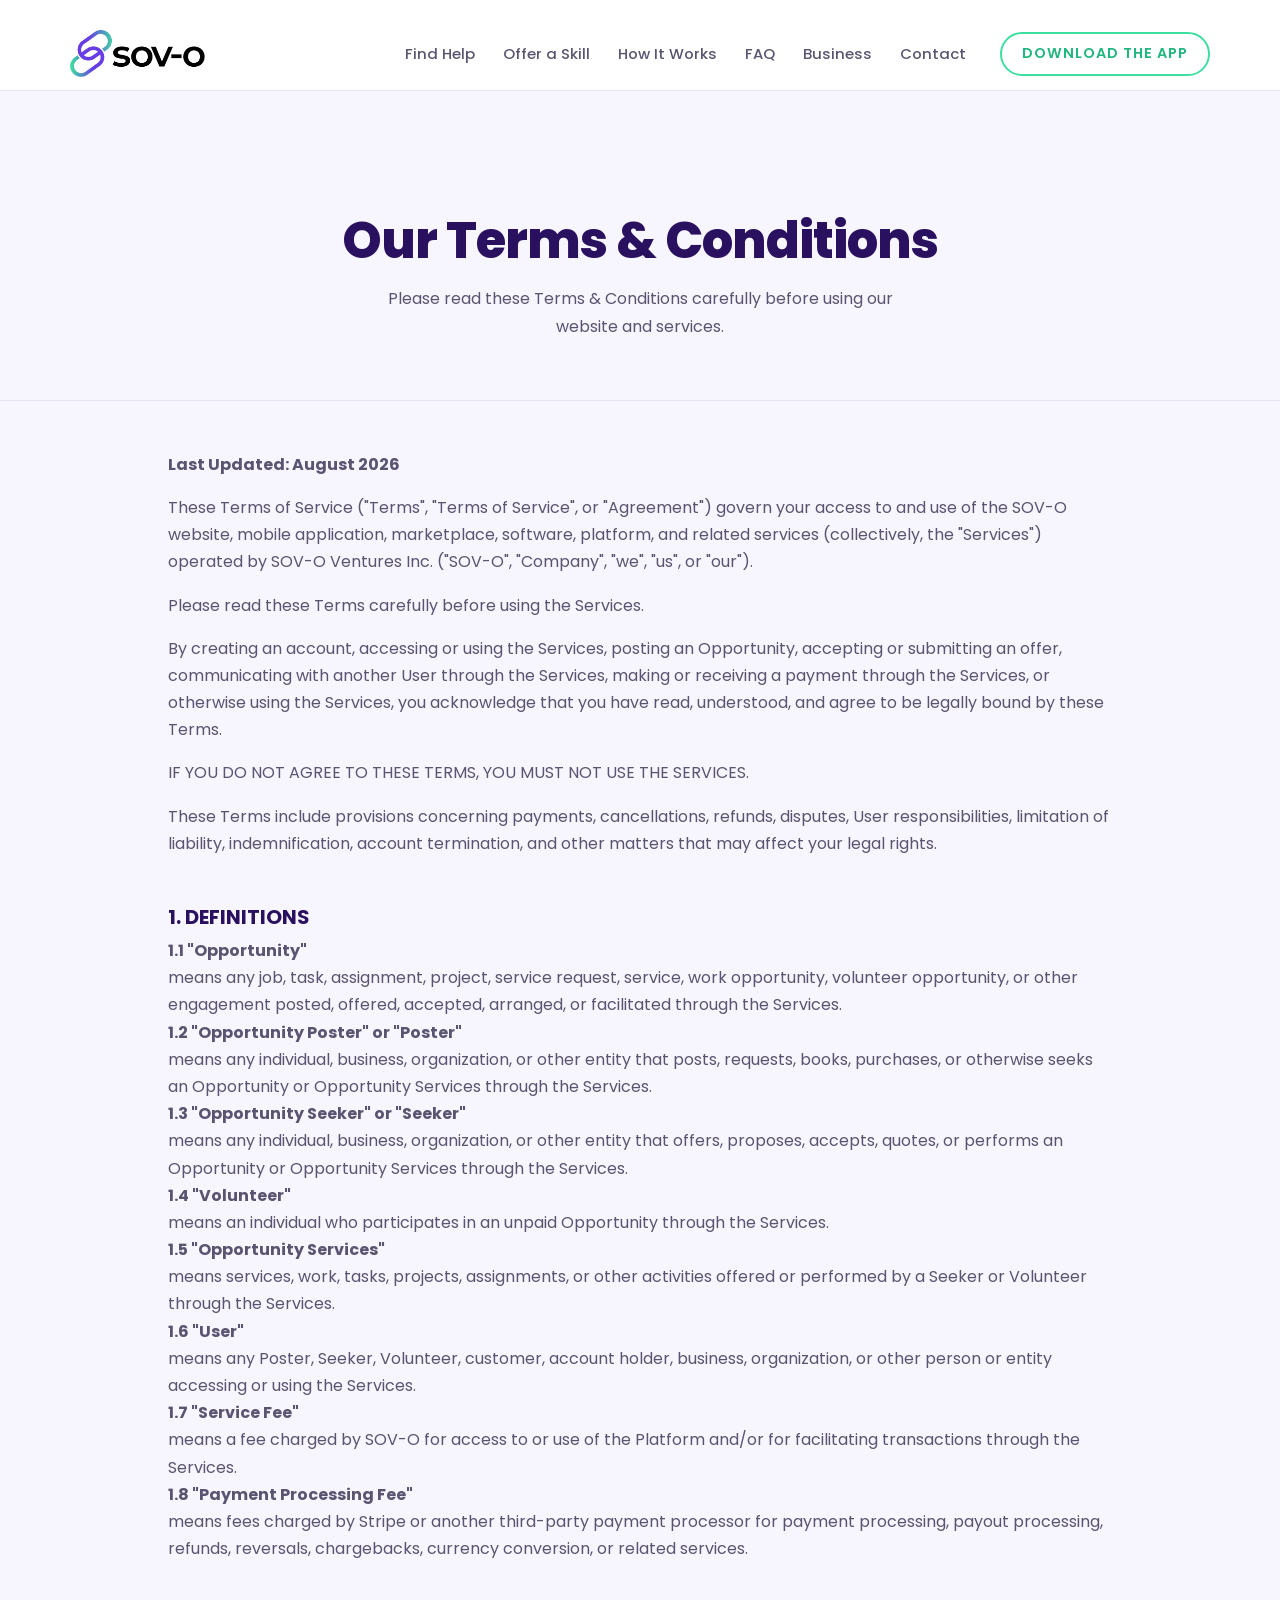
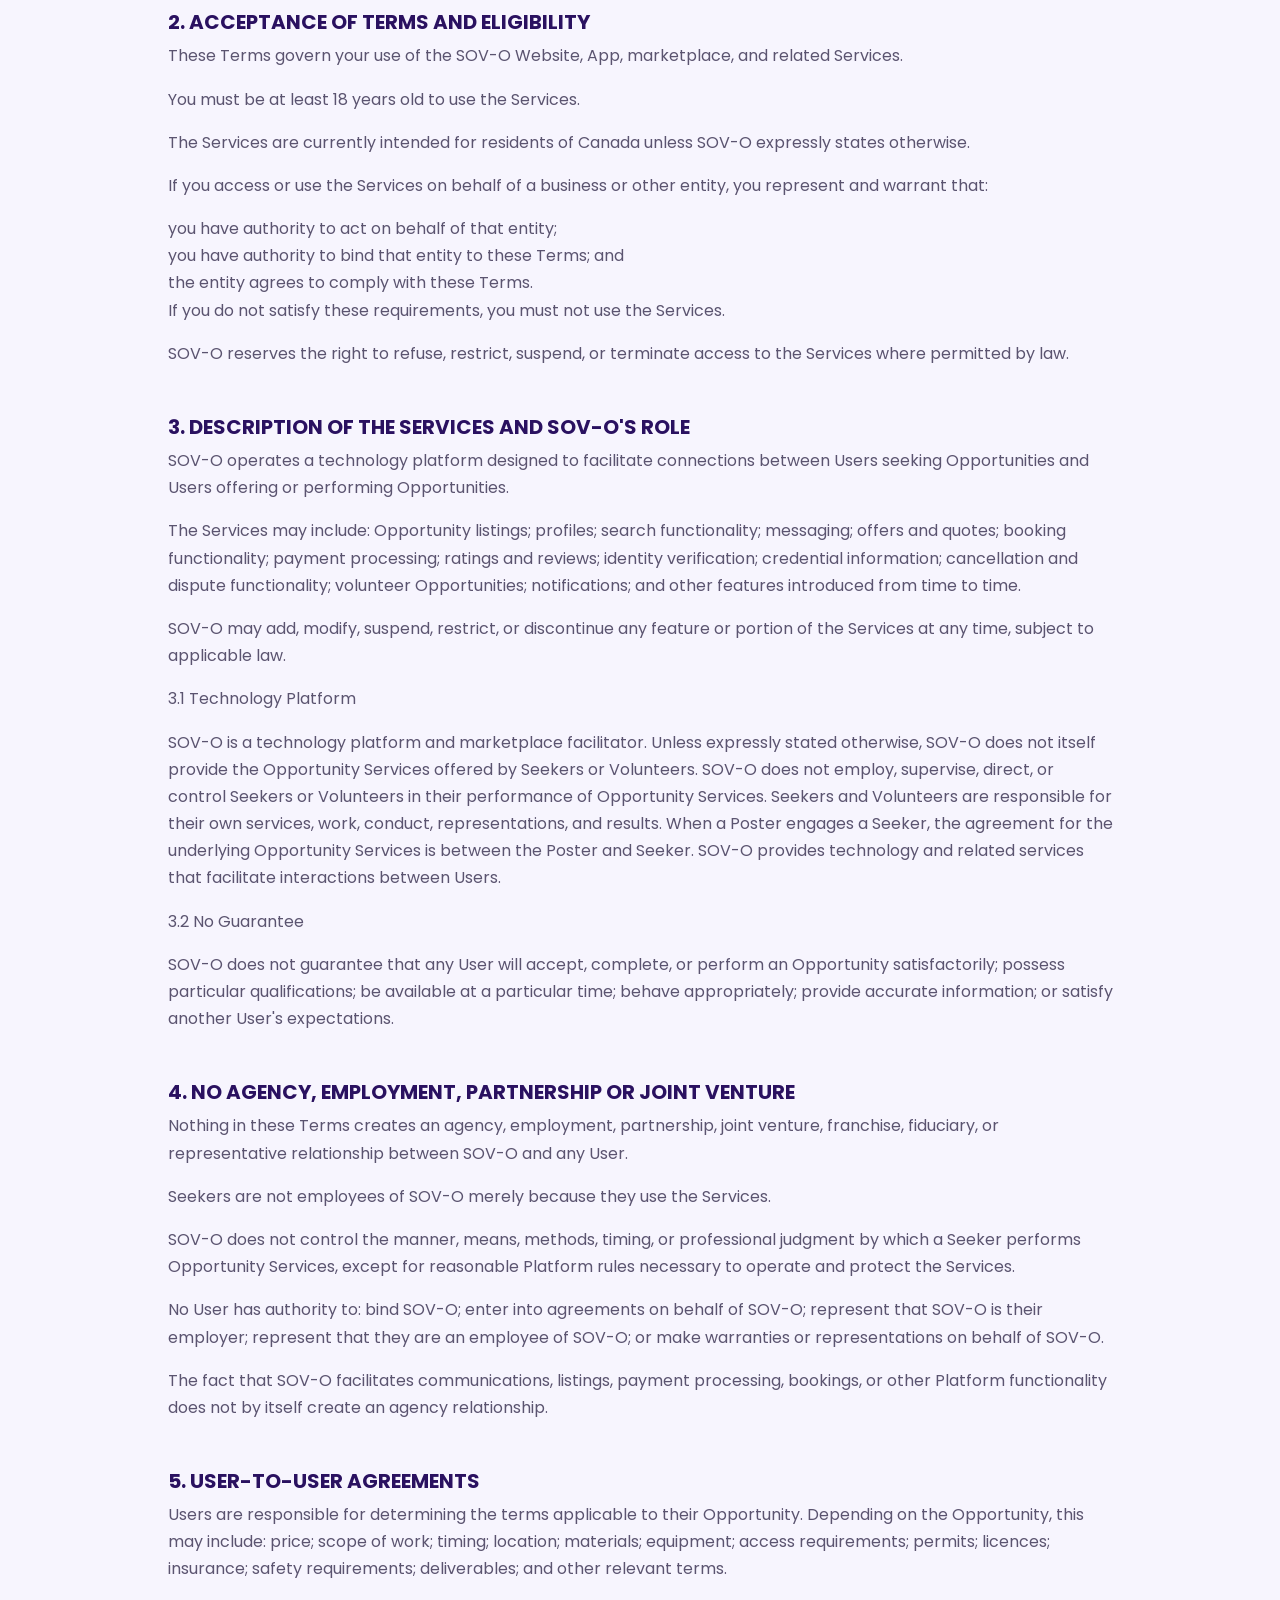
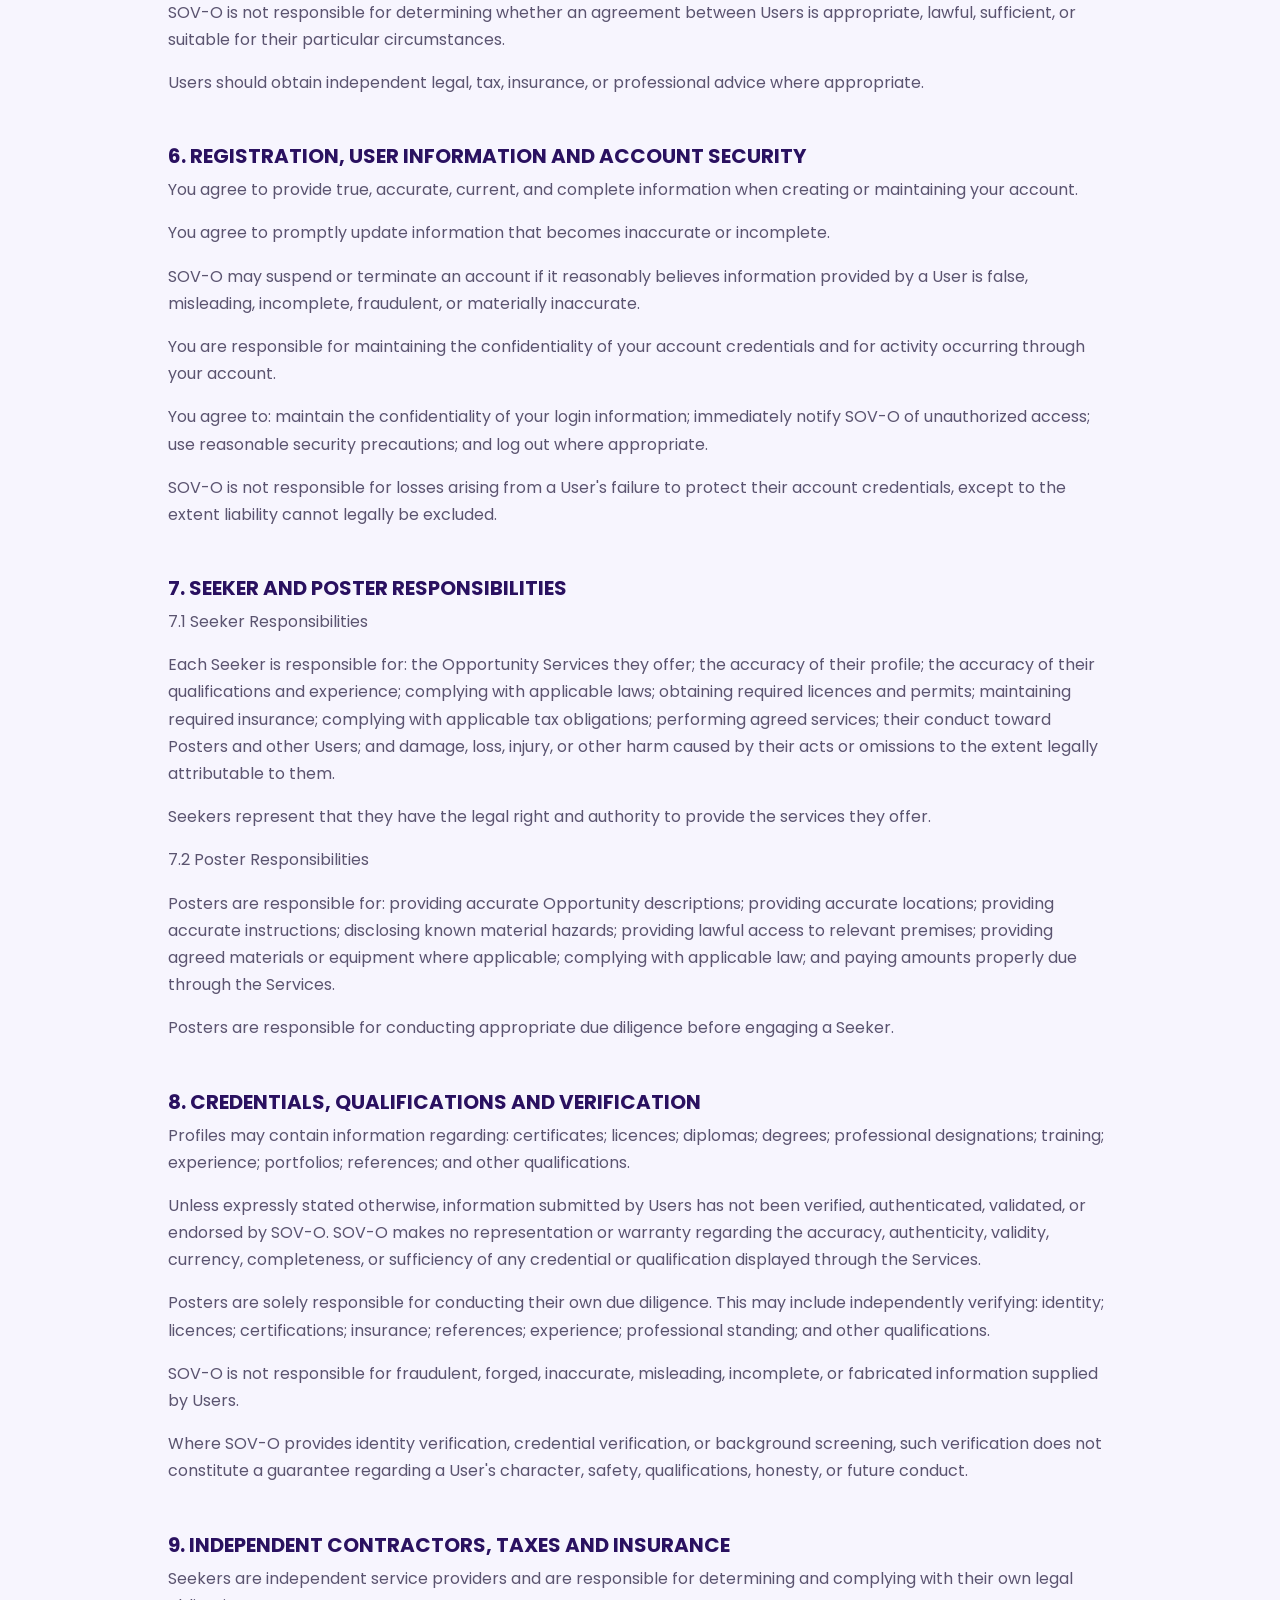
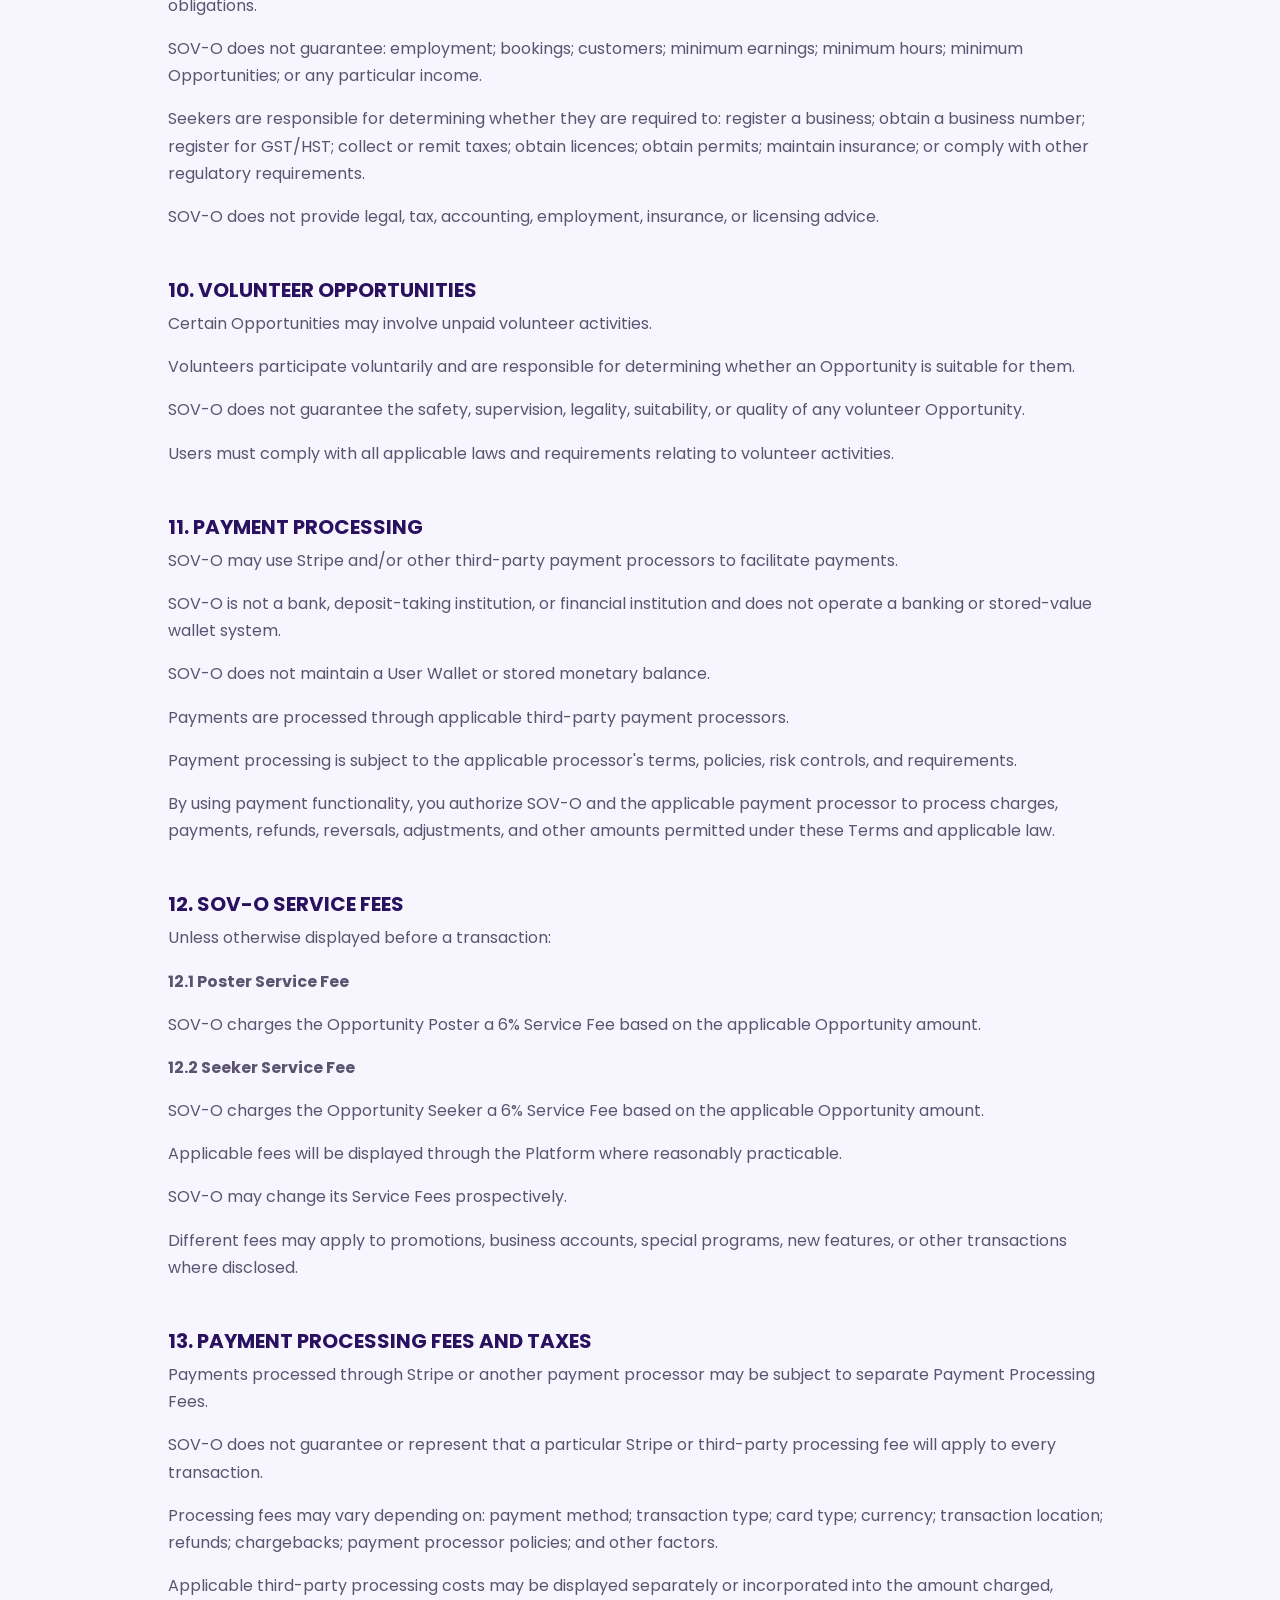
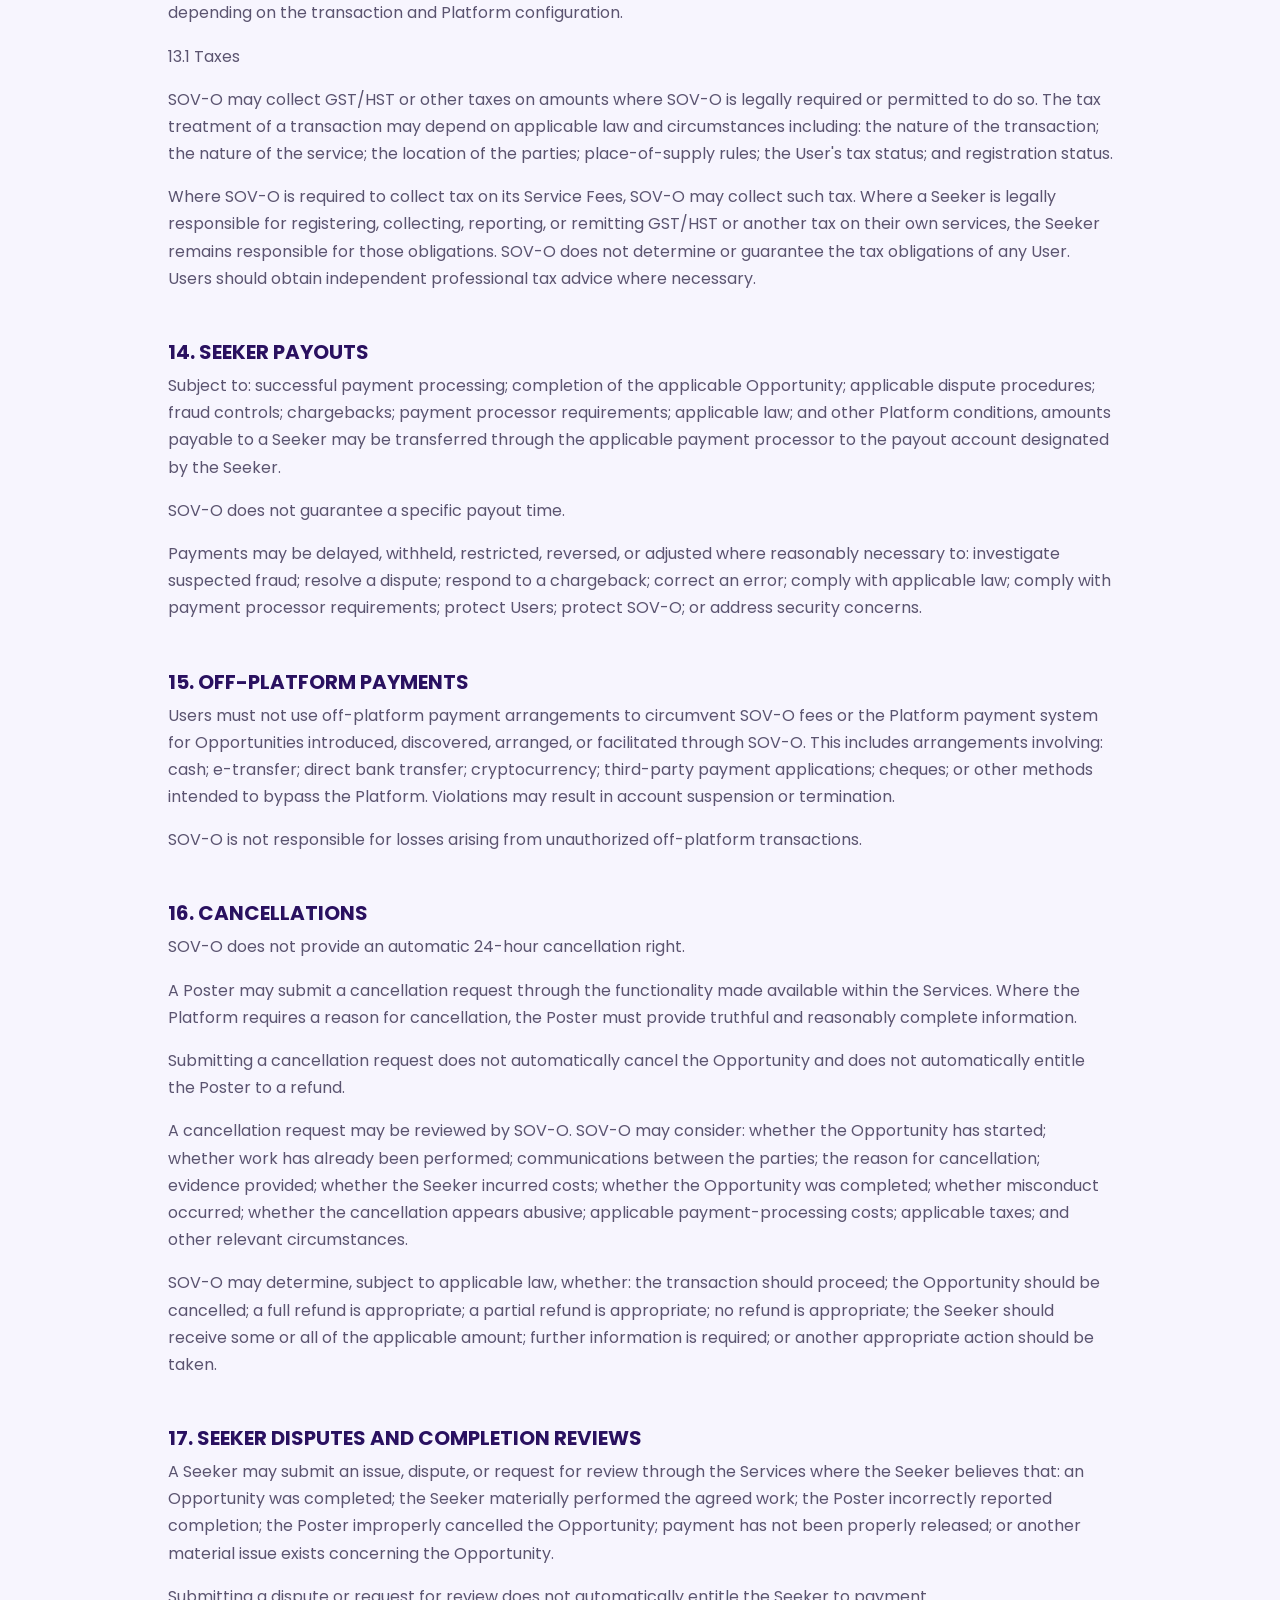
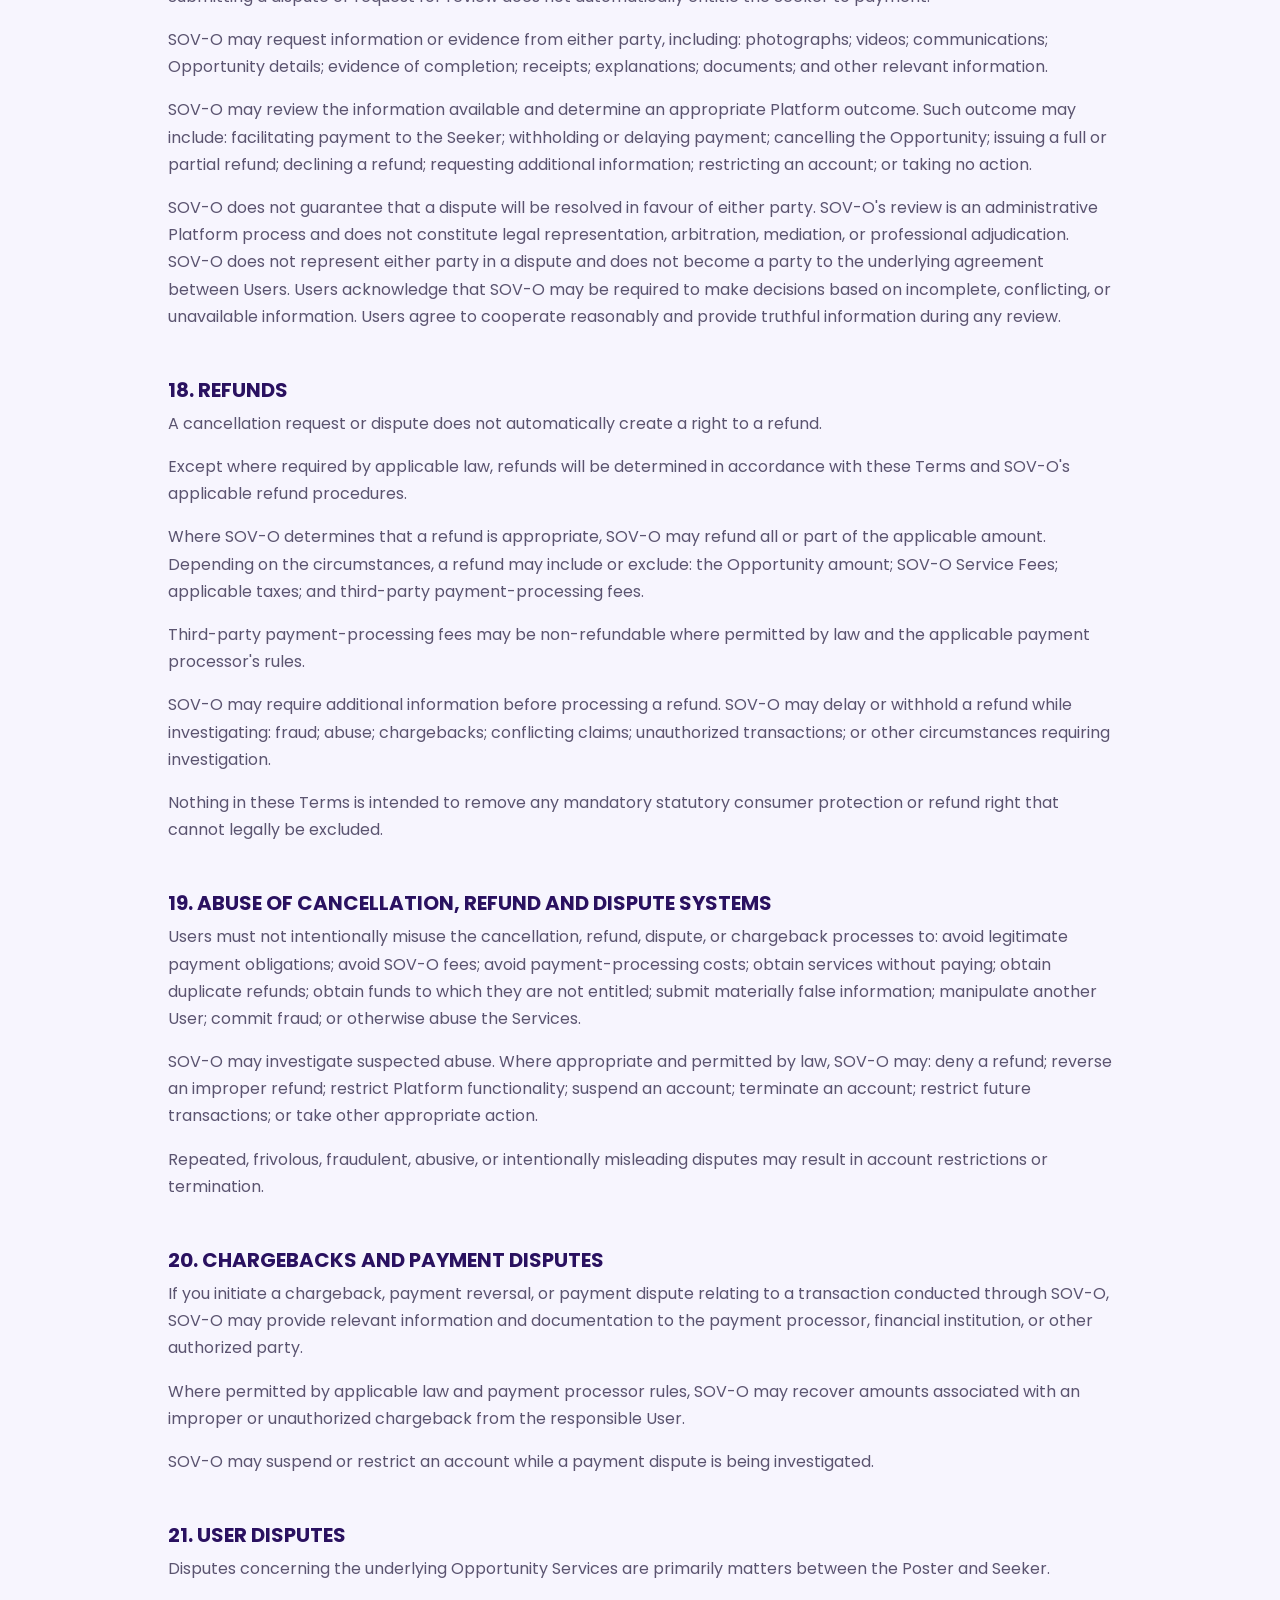
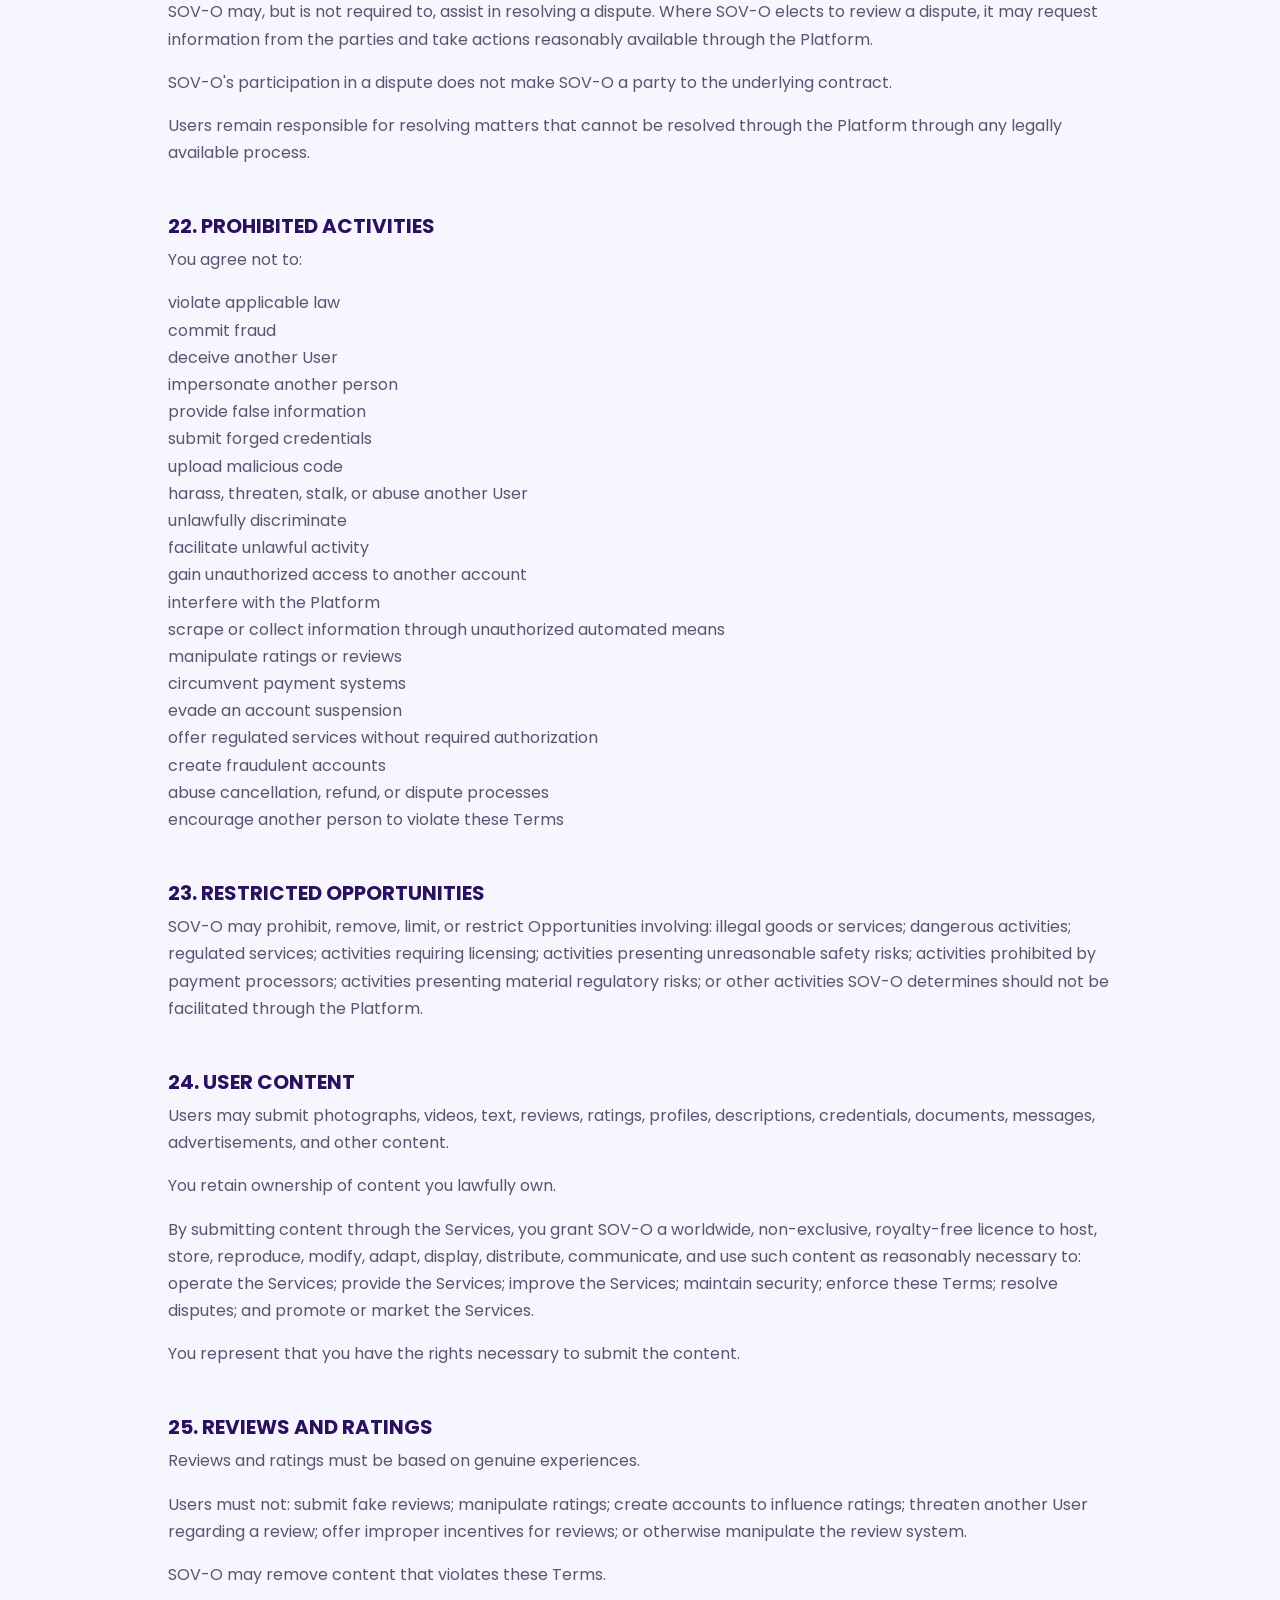
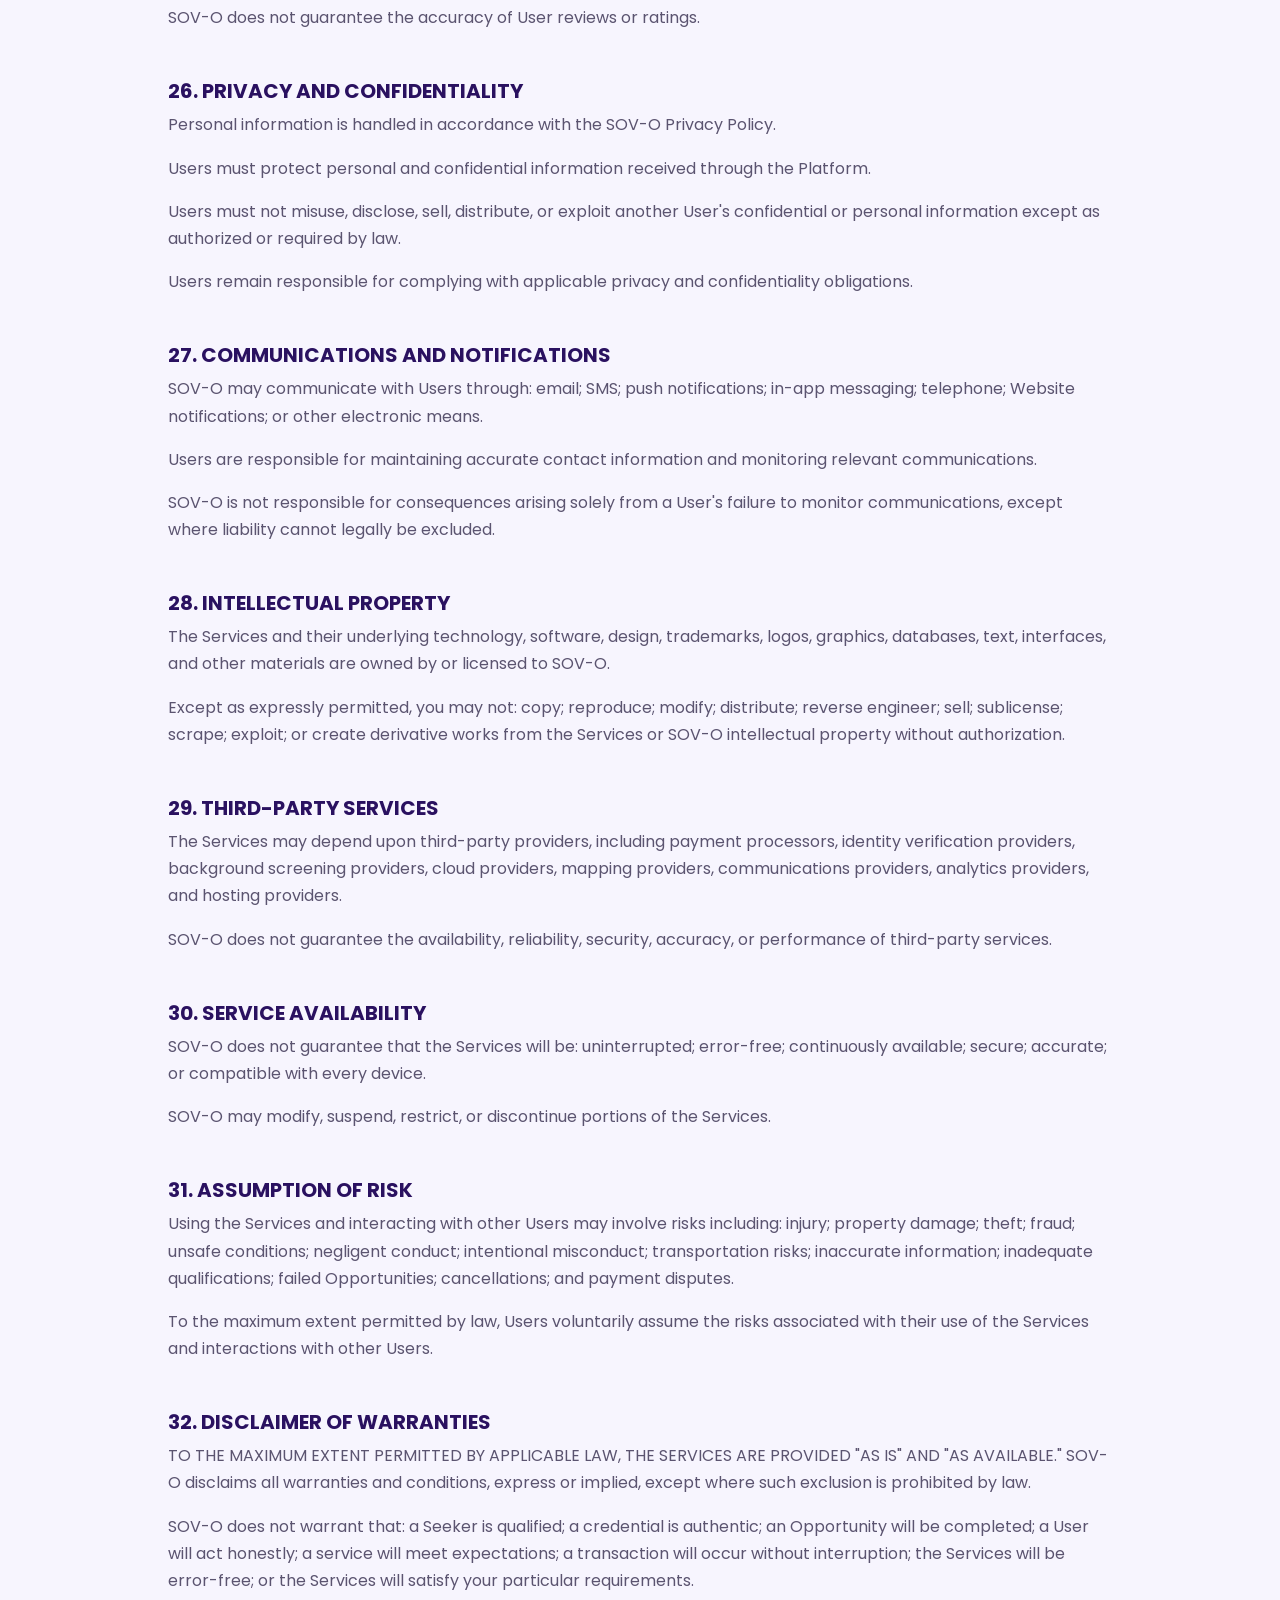
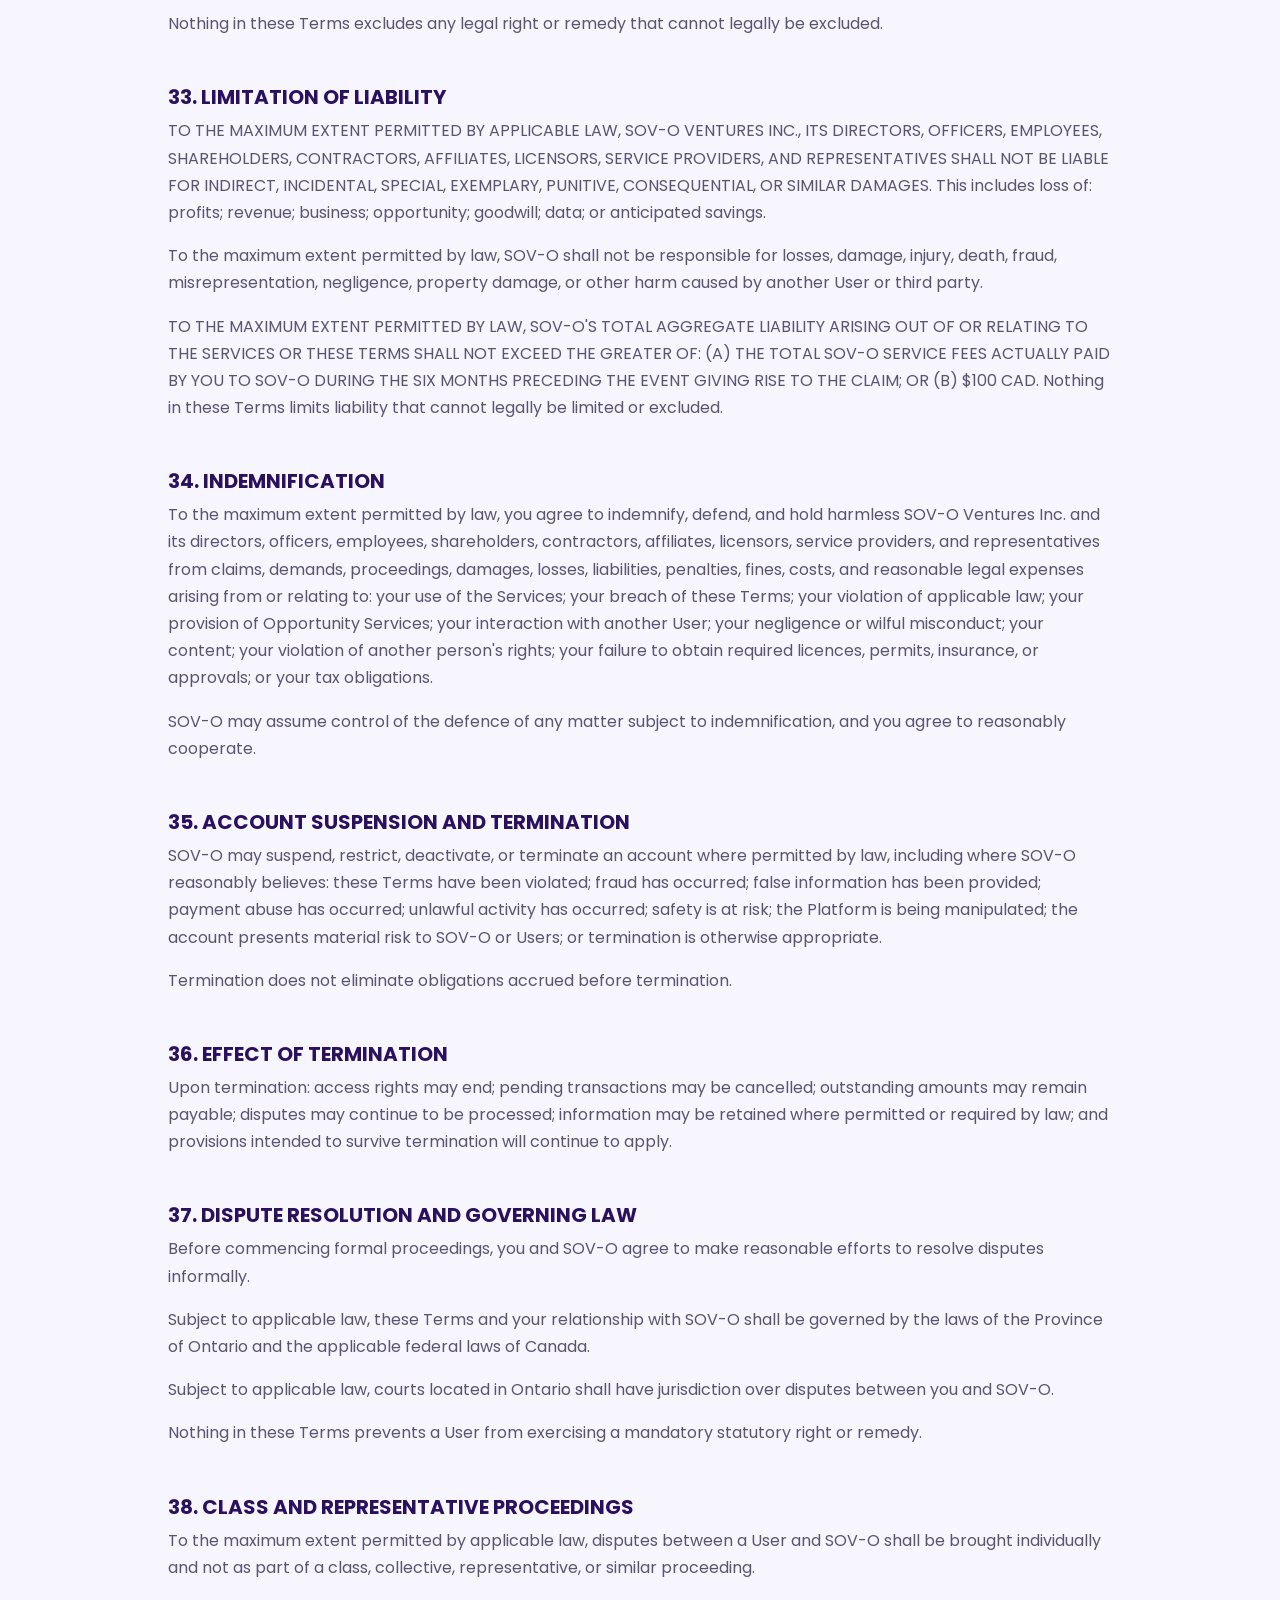
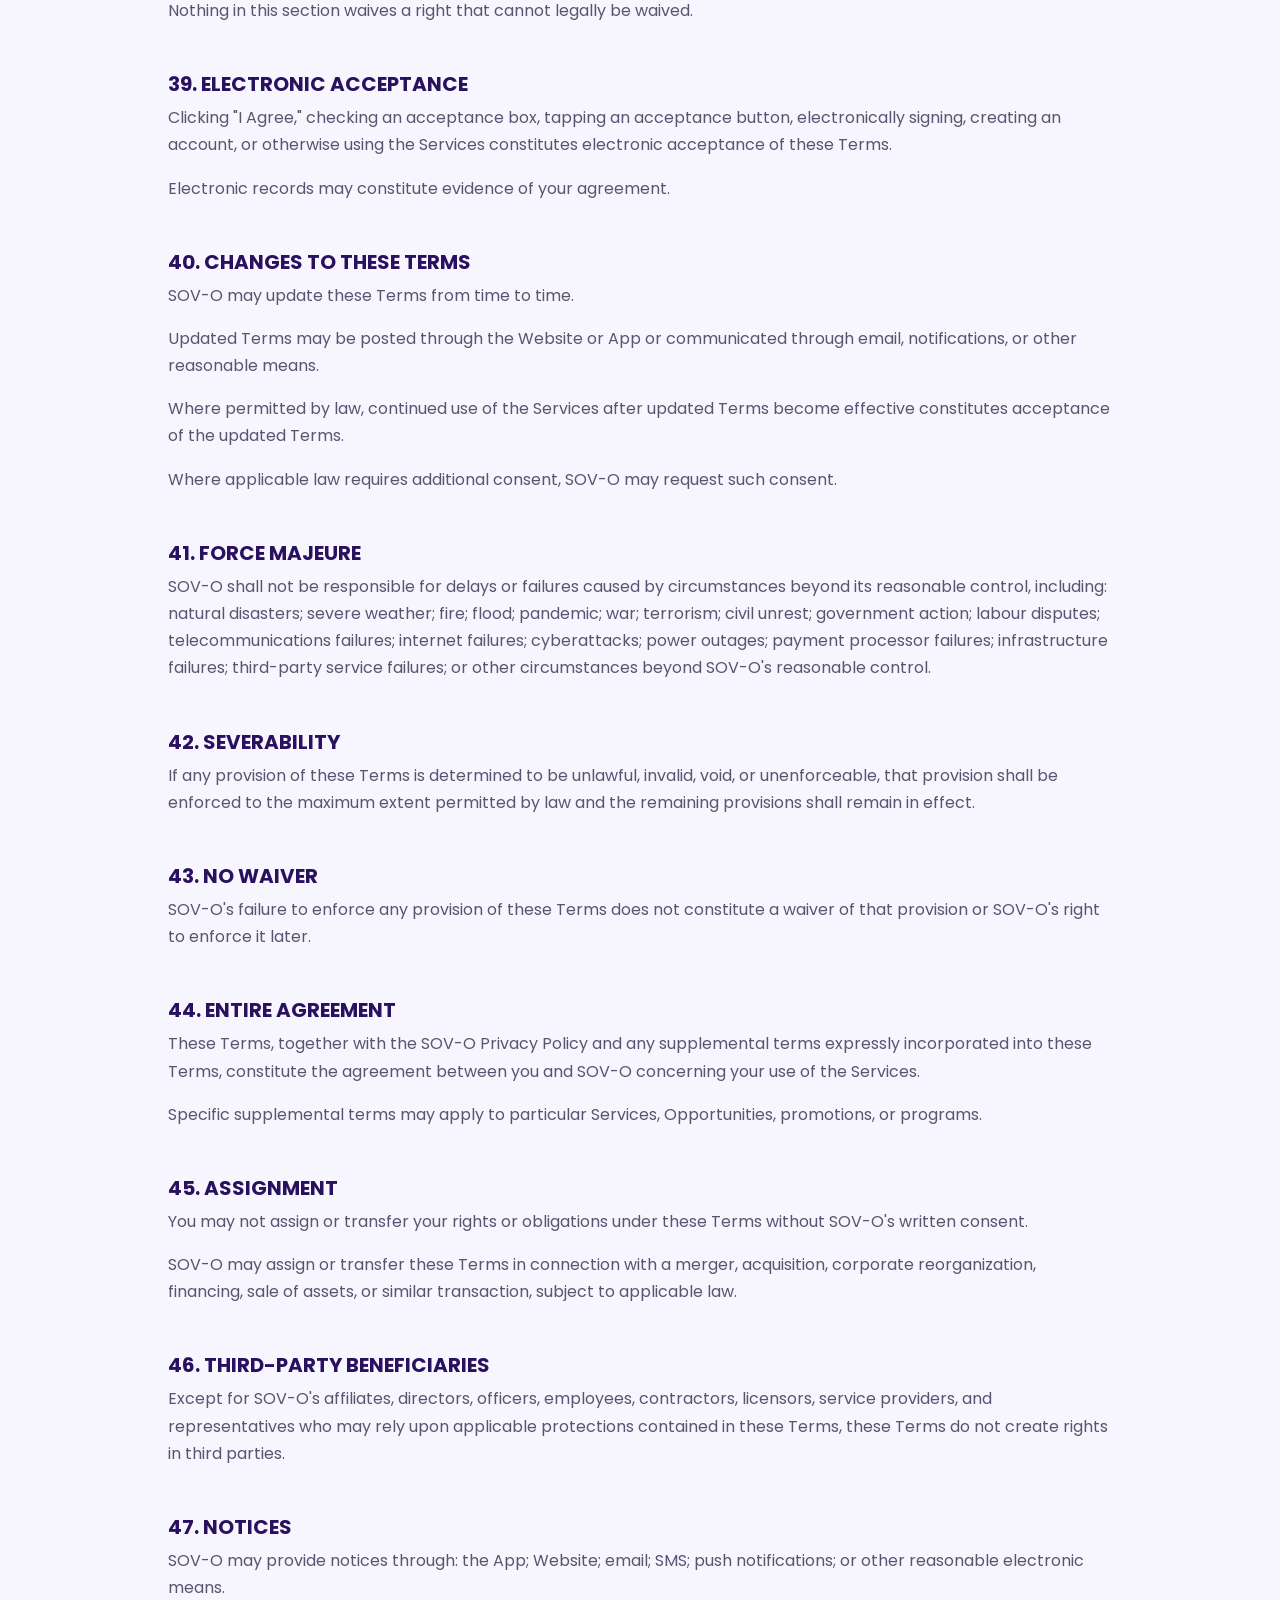
==== commit e5665fe6: "term and policy" ====
--- a/terms.html
+++ b/terms.html
@@ -138,837 +138,349 @@
             <div class="row justify-content-center">
                 <div class="col-md-10">
                     <div class="terms-content">
-                        <p>Last Modified: April 2025</p>
-                        <p>Before using the SOV-O Website or App (collectively the “Services”), please read these Terms
-                            of Service carefully. The Services are owned and created by SOV-O Ventures Inc. When we
-                            speak of “SOV-O Inc.,” “SOV-O,” “Company,” “we,” “us,” or “our,” throughout these Terms of
-                            Service, we mean SOV-O Ventures Inc. and its affiliates.</p>
-
-                        <p><strong>Please note:</strong> Section 24 of these Terms of Service contains an arbitration
-                            clause, class action waiver, and waiver of jury trial. By accepting these Terms of Service,
-                            you agree to be bound by such provisions. These Terms of Service also contain (i) a
-                            limitation of liability that may limit the amount of damages to which you are entitled; and
-                            (ii) indemnities with respect to Losses (as defined below) that SOV-O Inc. may suffer in
-                            connection with your use of the Services.</p>
-                        <p>When you purchase or obtain Opportunity Services (as defined below), you are entering into a
-                            contract directly with the person who provides such Opportunity Services. SOV-O Inc. is not
-                            responsible for any of the goods or services (including Opportunity Services) that you
-                            purchase or obtain through the App or Services that are provided by Opportunity Seekers or
-                            Volunteers (as defined in Section 10) and third-party service providers.</p>
-                        <p>The Services are not intended for individuals under the age of 18. If you are under 18 years
-                            of age, then you may not use the Services. You may not use the Services unless you are a
-                            resident of Canada.</p>
-                        <p>Each time you use our Services, you consent to the collection, use and disclosure of personal
-                            information by SOV-O Inc. in accordance with our <a href="privacy.html">Privacy
-                                Policy</a>, as amended from time to time.</p>
-
+                        <p><strong>Last Updated: August 2026</strong></p>
+                        
+                        <p>These Terms of Service ("Terms", "Terms of Service", or "Agreement") govern your access to and use of the SOV-O website, mobile application, marketplace, software, platform, and related services (collectively, the "Services") operated by SOV-O Ventures Inc. ("SOV-O", "Company", "we", "us", or "our").</p>
+                        <p>Please read these Terms carefully before using the Services.</p>
+                        <p>By creating an account, accessing or using the Services, posting an Opportunity, accepting or submitting an offer, communicating with another User through the Services, making or receiving a payment through the Services, or otherwise using the Services, you acknowledge that you have read, understood, and agree to be legally bound by these Terms.</p>
+                        <p>IF YOU DO NOT AGREE TO THESE TERMS, YOU MUST NOT USE THE SERVICES.</p>
+                        <p>These Terms include provisions concerning payments, cancellations, refunds, disputes, User responsibilities, limitation of liability, indemnification, account termination, and other matters that may affect your legal rights.</p>
+                        
                         <h6 class="mt-5">1. DEFINITIONS</h6>
-                        <p>“Opportunity Seeker” means any individual or entity that offers to perform services or
-                            Opportunities through the Services.</p>
-                        <p>“Opportunity Poster” means any individual or entity that posts Opportunity Services for an
-                            Opportunity Seeker or Volunteer to perform through the Services.</p>
-                        <p>“Opportunity Services” means any service posted by an Opportunity Poster or any service
-                            performed by an Opportunity Seeker.</p>
-                        <p>“User(s)” means any Opportunity Poster, Opportunity Seeker, Volunteer, or any other person or
-                            entity using the Services.</p>
-                        <p>“Volunteer” means any individual who provides unpaid assistance or services through the
-                            Services, and as further described in Section 11.</p>
-                        <p>“Wallet” means the escrow account system within the Services that facilitates financial
-                            transactions between users.</p>
-                        <p>All other capitalized terms used but not defined above shall have the meanings ascribed to
-                            them elsewhere in this Terms of Service.</p>
-
-                        <h6 class="mt-5">2. ACCEPTANCE OF TERMS</h6>
-                        <p>The following Terms of Service (“TOS”) govern your access or use of the SOV-O mobile
-                            application (“App”), the SOV-O website [www.sov-o.com] (“Website”), and the content,
-                            information, and services provided through the App, Website, or other software provided by
-                            SOV-O Inc. (collectively, “Services”). We may update these Terms of Service from time to
-                            time without prior notice to you. In addition, when using our Services, you will be subject
-                            to any guidelines or rules applicable to such Services that may be posted from time to time.
-                            All such guidelines or rules are deemed to be part of these TOS.</p>
-                        <p>Supplemental terms may apply to certain Services, such as policies for a particular event,
-                            activity or promotion, and such supplemental terms will be disclosed to you in connection
-                            with the applicable Services. Supplemental terms are in addition to, and shall be deemed a
-                            part of, these TOS for the purposes of the applicable Services. Supplemental terms shall
-                            prevail over these TOS in the event of a conflict with respect to the applicable Services.
-                        </p>
-                        <p>If you are under the age of 18, you are prohibited from using our Services.</p>
-                        <p>If you are using our Services as a representative (a “Representative”) acting on behalf of a
-                            business, company, or other legal entity (in such event, for the purposes of these TOS,
-                            “you” and “your” will refer to apply to that business, company, or other legal entity),
-                            then:</p>
                         <ul>
-                            <li>You accept these TOS, and you may be responsible for any act or omission of any
-                                employees, contractors, or third party agents using the Services (or providing services
-                                through the Services) on your behalf;</li>
-                            <li>You and your Representative represent and warrant that the Representative has the
-                                authority to bind you to these TOS; and</li>
-                            <li>You covenant that you have the right, power, and authority to enter into these TOS,
-                                perform your obligations, and grant the rights, licenses, and authorizations in these
-                                TOS.</li>
+                        <li><strong>1.1 "Opportunity"</strong><br>means any job, task, assignment, project, service request, service, work opportunity, volunteer opportunity, or other engagement posted, offered, accepted, arranged, or facilitated through the Services.</li>
+                        <li><strong>1.2 "Opportunity Poster" or "Poster"</strong><br>means any individual, business, organization, or other entity that posts, requests, books, purchases, or otherwise seeks an Opportunity or Opportunity Services through the Services.</li>
+                        <li><strong>1.3 "Opportunity Seeker" or "Seeker"</strong><br>means any individual, business, organization, or other entity that offers, proposes, accepts, quotes, or performs an Opportunity or Opportunity Services through the Services.</li>
+                        <li><strong>1.4 "Volunteer"</strong><br>means an individual who participates in an unpaid Opportunity through the Services.</li>
+                        <li><strong>1.5 "Opportunity Services"</strong><br>means services, work, tasks, projects, assignments, or other activities offered or performed by a Seeker or Volunteer through the Services.</li>
+                        <li><strong>1.6 "User"</strong><br>means any Poster, Seeker, Volunteer, customer, account holder, business, organization, or other person or entity accessing or using the Services.</li>
+                        <li><strong>1.7 "Service Fee"</strong><br>means a fee charged by SOV-O for access to or use of the Platform and/or for facilitating transactions through the Services.</li>
+                        <li><strong>1.8 "Payment Processing Fee"</strong><br>means fees charged by Stripe or another third-party payment processor for payment processing, payout processing, refunds, reversals, chargebacks, currency conversion, or related services.</li>
                         </ul>
-
-                        <h6 class="mt-5">3. DESCRIPTION OF SERVICE</h6>
-                        <p>We provide Services that connect users to engage in posting and completing Opportunity
-                            Services for one another. Unless we state otherwise, any new features, programs, and
-                            services that augment or enhance the Services will be subject to these TOS. You agree that
-                            the Services are provided “AS-IS” and that we assume no responsibility for the timeliness,
-                            deletion, misdelivery or failure to store any data, user communications or personalization
-                            settings or their quality or accuracy. YOU ACKNOWLEDGE THAT OPPORTUNITY SERVICES ARE
-                            PROVIDED BY THIRD PARTY SERVICE PROVIDERS (OPPORTUNITY SEEKERS OR VOLUNTEERS) WHO ARE NOT
-                            EMPLOYED BY SOV-O VENTURES INC. OR ANY OF ITS AFFILIATES, AND ACT AS INDEPENDENT
-                            CONTRACTORS.</p>
-
-                        <p>You may not access the Services from territories where the Services or any content or
-                            functionality of the Services are prohibited.</p>
-
-                        <p>We are not responsible for any of the goods or services that you purchase or obtain from the
-                            Services that are provided by third-party service providers, Opportunity Seekers, and
-                            Volunteers, including Opportunity Services. You agree that we have a commercial relationship
-                            with each such person who offers Opportunity Services through the Services and that such
-                            service providers may be able to have their products or services listed more prominently or
-                            be featured in exchange for compensation. Opportunity Services are provided by peers and not
-                            necessarily licensed professionals. You are aware that Opportunity Seekers and Volunteers
-                            (as defined below) may not have the credentials or necessary insurance coverage to provide
-                            Opportunity Services and that you engage in Services with Opportunity Seekers or Volunteers
-                            of your own accord. You should consider the advice provided during Opportunity Services with
-                            caution and seek a professional supplementary opinion.</p>
-
-                        <p>Parties providing Opportunity Services are members of the SOV-O community and have not, in
-                            all cases, been screened by us for the quality of their advice or to ensure your safety when
-                            you arrange in person or online Opportunity Services. You agree that we DO NOT assume
-                            responsibility for any products, content, services, websites, advertisements, offers, or
-                            information that are provided by third parties and made available through the Services,
-                            including, for certainty, the Opportunity Services made available through the Services by
-                            Opportunity Seekers or Volunteers.</p>
-
-                        <p>When you purchase or obtain Opportunity Services, you are entering into a contract directly
-                            with the person who provides the Opportunity Services. We act solely as a technology
-                            platform facilitating connections between users and are not and will not become a party to
-                            or other participant in any contractual relationship between the Opportunity Seeker or
-                            Volunteer, and the Opportunity Poster, except as expressly set forth herein. We do not act
-                            as an agent in any capacity for an Opportunity Seeker, except as follows. SOV-O Ventures
-                            Inc. is a limited agent for Opportunity Seekers with the authority to offer an Opportunity
-                            Seeker’s services for sale at the price shown through the App. We have the authority to
-                            accept or decline your request to purchase or obtain such services on behalf of an
-                            Opportunity Seeker and collect payment for your purchase on behalf of the Opportunity
-                            Seeker. We also have the authority to provide certain discounts and promotional offers in
-                            connection with Opportunity Services offered through the Services. We are not responsible
-                            for the quality, character or safety of any products or services (including Opportunity
-                            Services) available through the Services; these aspects are the sole responsibility of
-                            Opportunity Seekers.</p>
-
-                        <p>You understand that certain processes within the Services are time-sensitive and require
-                            compliance to ensure proper functioning of the community. As a result, you will activate
-                            system notifications to ensure you receive important alerts and/or you will monitor activity
-                            on the Services to ensure you attend to notifications within the required time. You hereby
-                            release and agree to hold harmless SOV-O Ventures Inc. from any and all liability, damages,
-                            or claims arising from or related to your failure to receive, monitor, or act on any
-                            notifications.</p>
-
-                        <h6 class="mt-5">You agree not to:</h6>
+                        
+                        <h6 class="mt-5">2. ACCEPTANCE OF TERMS AND ELIGIBILITY</h6>
+                        <p>These Terms govern your use of the SOV-O Website, App, marketplace, and related Services.</p>
+                        <p>You must be at least 18 years old to use the Services.</p>
+                        <p>The Services are currently intended for residents of Canada unless SOV-O expressly states otherwise.</p>
+                        <p>If you access or use the Services on behalf of a business or other entity, you represent and warrant that:</p>
                         <ul>
-                            <li>Collect users' content or information, or otherwise access the Services, using automated
-                                means (such as harvesting bots, robots, spiders, or scrapers) without our prior
-                                permission;</li>
-                            <li>Engage in unlawful multi-level marketing, such as a pyramid scheme, using the Services;
-                            </li>
-                            <li>Upload viruses or other malicious code;</li>
-                            <li>Solicit login information or access an account belonging to someone else;</li>
-                            <li>Access the Services by any means other than through the interface that is provided by
-                                SOV-O or SOV-O Ventures Inc. for use in accessing the Services;</li>
-                            <li>Use the Services to do anything unlawful, misleading, malicious, or discriminatory;</li>
-                            <li>Use the Services if you have been convicted of a crime involving assault (whether sexual
-                                or otherwise), serious bodily harm, stalking, or any other violent acts;</li>
-                            <li>Do anything that could disable, overburden, or impair the proper working order or
-                                appearance of the Services, such as a denial of service attack or interference with page
-                                rendering or other functionality; or</li>
-                            <li>Facilitate or encourage any violations of these TOS.</li>
+                        <li>you have authority to act on behalf of that entity;</li>
+                        <li>you have authority to bind that entity to these Terms; and</li>
+                        <li>the entity agrees to comply with these Terms.</li>
                         </ul>
-
-                        <h6 class="mt-5">4. YOUR REGISTRATION OBLIGATIONS; ACCURACY OF INFORMATION; PERMITTED USERS</h6>
-                        <p>We reserve the right to decline to provide Services to any person who breaches these TOS.</p>
-
-                        <p>In consideration of your use of the Services, you agree to:</p>
-                        <ul>
-                            <li>Provide true, accurate, current, and complete information about yourself as prompted by
-                                the online registration form when you sign up for the Services or register as an
-                                Opportunity Poster to attend Opportunity Services or as an Opportunity Seeker or
-                                Volunteer to provide Opportunity Services (the “Registration Data”) or with respect to
-                                any payment information requested;</li>
-                            <li>Maintain and promptly update the Registration Data to keep it true, accurate, current,
-                                and complete. If you provide any information that is untrue, materially inaccurate, or
-                                incomplete, or if you do not keep it current, or if we have reasonable grounds to
-                                suspect that such information is untrue, inaccurate, not current, or incomplete, we have
-                                the right to suspend or terminate your account and your Subscription and refuse your
-                                access to or use of the Services.</li>
-                        </ul>
-
-                        <p>The Services are not intended for individuals under the age of 18. You hereby affirm that you
-                            are at least 18 years of age. If you are under 18 years of age, then you may not use the
-                            Services.</p>
-
-                        <p>Use of the Services is restricted to residents of Canada. If you are acting as an Opportunity
-                            Seeker, you must have legal authorization to work in the jurisdiction in which you offer
-                            Opportunity Services.</p>
-
-                        <p>You are responsible for obtaining and maintaining all mobile devices, computer hardware, and
-                            other equipment needed for access to and use of the Services and all charges related
-                            thereto. We are not liable for any damages to your equipment resulting from the use of the
-                            Services.</p>
-
-                        <h6 class="mt-5">5. SOV-O PRIVACY POLICY; CONFIDENTIALITY</h6>
-                        <p>Registration Data and personal information about you are subject to our <a
-                                href="privacy.html">Privacy Policy</a>, the terms of which are incorporated by
-                            reference and can be viewed. Each time you use the Services, you consent to the
-                            collection, use, and disclosure of personal information by us in accordance with our Privacy
-                            Policy, as amended from time to time.</p>
-
-                        <p>You agree to comply with the terms of any existing formal or implied agreement of
-                            confidentiality with respect to any third party. An example would be your current or former
-                            employer with which you are bound by a non-disclosure agreement, employment agreement, or
-                            otherwise. You are responsible for ensuring you have authority to disclose any information
-                            to any other member which may be private, confidential and/or sensitive in nature to any
-                            third party.</p>
-
-                        <p>You agree to treat any non-public, sensitive, or personal information (collectively,
-                            "Confidential Information") you receive from an Opportunity Poster, Volunteer, or
-                            Opportunity Seeker as confidential and to protect it from unauthorized access, in accordance
-                            with applicable legal and professional standards. This does not apply to general
-                            communications about availability, service descriptions, or other information that is
-                            clearly not of a confidential nature. If you enter into a separate confidentiality or
-                            non-disclosure agreement, you agree to comply with its terms.</p>
-
-                        <h6 class="mt-5">6. ACCOUNT, PASSWORD AND SECURITY</h6>
-                        <p>You are responsible for maintaining the confidentiality of your password and account, and you
-                            are fully responsible for all activities that occur when your password or account are used.
-                            You agree to:</p>
-                        <ul>
-                            <li>Immediately notify us of any unauthorized use of your password or account or any other
-                                breach of security;</li>
-                            <li>Ensure that you exit from your account at the end of each session.</li>
-                        </ul>
-                        <p>We will not be liable for any loss or damage arising from your failure to comply with these
-                            TOS.</p>
-
-                        <h6 class="mt-5">7. INDEMNITY; DAMAGE CLAIMS BY ANOTHER OPPORTUNITY POSTER, VOLUNTEER, OR
-                            OPPORTUNITY SEEKER</h6>
-                        <p>You agree to indemnify and hold SOV-O Ventures Inc. and its affiliates, and each of their
-                            respective directors, officers, employees, and agents (collectively, the “Indemnified
-                            Parties”) harmless from any and all losses, costs (including reasonable legal fees),
-                            obligations, liabilities, awards, judgements, fines, penalties, damages, or other charges
-                            (collectively, “Losses”) with respect to any claim, action, proceeding, demand, lawsuit,
-                            cause of action, or investigation of any nature whether at law or equity (collectively,
-                            “Claims”), whether direct or third party Claims, arising from or related to your negligence
-                            or wilful misconduct, your violation of these TOS, your provision of Opportunity Services,
-                            or your violation of any rights of another person.</p>
-
-                        <p>If an Opportunity Seeker, Volunteer, or Opportunity Poster claims and provides evidence that
-                            you have damaged their property or caused damage or injury to any person or property in
-                            connection with Opportunity Services, you acknowledge that such Opportunity Seeker,
-                            Volunteer, or Opportunity Poster may have a claim against you for Losses (a “Damage Claim”).
-                        </p>
-
-                        <p>You are responsible for the acts or omissions of yourself, as well as any individuals who you
-                            invite to attend the Opportunity Services (unless they have signed up through the Services
-                            with their own account to attend the Opportunity Services). You agree to cooperate and
-                            assist SOV-O Ventures Inc. in good faith and to provide us with such information and to take
-                            such action as may be reasonably requested by us in connection with any Damage Claim or such
-                            other complaints or claims made by a third party in connection with Opportunity Services for
-                            which you were registered.</p>
-                        <h6 class="mt-5">8. WALLET, PAYMENT AND BILLING; FEES</h6>
-                        <p>The SOV-O App features two payment methods: (1) a Wallet system and (2) direct credit card
-                            payments, both powered by Stripe, designed to facilitate financial transactions between
-                            Opportunity Seekers and Opportunity Posters. The Wallet system holds funds in escrow,
-                            allowing users to deposit or withdraw money as necessary. Payments for Opportunity Services
-                            can be conducted via either the Wallet or through direct credit card payments, ensuring
-                            seamless transactions. Once an Opportunity Service is completed, the Opportunity Seeker will
-                            receive payment from the Opportunity Poster directly into their Wallet. However, certain
-                            restrictions apply: funds cannot remain in the Wallet indefinitely and must be withdrawn at
-                            least once per month. Failure to withdraw funds within this monthly timeframe may result in
-                            account restrictions and/or administrative fees of up to 2% of the held balance. For direct
-                            credit card payments, funds will be automatically deposited into the Opportunity Seeker's
-                            Wallet upon service completion and confirmation. It is important to note that SOV-O Ventures
-                            Inc. and any associated third parties do not operate as a banking system; as such, no
-                            interest will accrue on funds held within the Wallet.</p>
-
-                        <p>You acknowledge and agree that there are fixed service fees for the use of Services, and that
-                            we reserve the right to change the service fee or implement charges for new features of the
-                            Services as indicated to you from time to time. Any such fees will be set out on the App or
-                            Website.</p>
-
-                        <p>We charge fees to Opportunity Seekers when they provide Opportunity Services through the
-                            Services (each such fee, a “Service Fee”). The applicable Service Fee will be 6% of the fee
-                            charged for each Opportunity Service provided, plus HST. We reserve the right to change the
-                            Service Fee at any time, and we will provide you with adequate notice of such fee changes
-                            before they become effective. Service Fee changes will not affect any purchases made by
-                            Opportunity Posters prior to the effective date of the Service Fee change. Such Service Fee
-                            will be automatically deducted from the funds, whether they are held in the Wallet or
-                            processed via direct credit card payment, immediately before the remaining balance is
-                            transferred to the Opportunity Seeker's Wallet. In any case where our Service Fee is not
-                            automatically deducted through the Wallet system or credit card payment, Opportunity Seekers
-                            are responsible for paying any Service Fees that you owe to us, including applicable taxes
-                            such as sales tax or goods and services tax.</p>
-
-                        <p>Payments must be made through the App using either the Wallet system or an authorized credit
-                            card. As an Opportunity Poster, your method of payment will be charged once you and the
-                            Opportunity Seeker have agreed upon the fee for the Opportunity Service. For Wallet
-                            payments, funds will be held in escrow until confirmation has been received by both the
-                            Opportunity Seeker and Opportunity Poster that the Opportunity Service(s) has been
-                            completed. For direct credit card payments, the transaction will be processed upon service
-                            completion confirmation. In both cases, the Service Fee will be deducted, and the remaining
-                            balance will be transferred to the Opportunity Seeker's Wallet.</p>
-
-                        <p>In the event of a cancellation, request for refund, or conflict where a request for a refund
-                            is successful, Opportunity Posters may be eligible for a refund of the fee paid for the
-                            Opportunity Service, the Service Fee, and applicable taxes. See Section 8 Cancellations,
-                            Rescheduling, Conflicts and Refunds for more.</p>
-
-                        <p>From time to time, information on the Services may contain typographical errors,
-                            inaccuracies, or omissions with respect to pricing, service offerings, promotional offers,
-                            and other matters. We reserve the right, without prior notice, to correct any errors,
-                            inaccuracies or omissions, to change or update information, and to refuse or cancel orders
-                            if any information on the Services contains a typographical error, inaccuracy, or omission
-                            at any time (including after you have submitted your order or accepted an offer to provide
-                            Opportunity Services and after your credit card or other payment method have been charged).
-                            We will not be held liable for any such errors, inaccuracies or omissions.</p>
-
-                        <p>YOU AGREE THAT WE (INCLUDING, WITHOUT LIMITATION, ANY THIRD-PARTY BILLING AGENT WE USE SUCH
-                            AS STRIPE) MAY CHARGE YOUR PAYMENT METHOD FOR ALL AMOUNTS DUE TO US (INCLUDING APPLICABLE
-                            FEES AND TAXES) WITHOUT ADDITIONAL NOTICE OR CONSENT UNLESS REQUIRED OTHERWISE BY LAW.</p>
-
-                        <p>We may limit the number of promotions for which you may be eligible in a given period. In
-                            addition, certain promotional offers and discounts may apply to first-time users,
-                            Opportunity Seekers, or Opportunity Posters only. We have no obligation to withhold taxes in
-                            connection with any services provided by an Opportunity Seeker to you in connection with the
-                            Services.</p>
-
-                        <p>If, for any reason, we do not receive payment from your credit card or other payment method
-                            issuer, then upon demand, you agree to pay the overdue amount by other means acceptable to
-                            us. We reserve the right to accept other forms of payment, and if we elect to invoice you
-                            for services, you agree to pay us the amount indicated in each invoice by the due date
-                            reflected on the invoice.</p>
-
-                        <p>Your failure to pay according to these TOS shall entitle us, without prejudice to our other
-                            rights and remedies, to (i) charge interest on a daily basis from the original due date at
-                            the rate of the lesser of 18% per annum or the maximum amount permissible by law and/or (ii)
-                            suspend or terminate your account, subscription (if applicable), and/or access to our
-                            Services. You shall reimburse us for all reasonable costs incurred by us in collecting past
-                            due amounts, including wire transfer fees, collection agency fees, reasonable legal fees and
-                            court costs. We may charge a fee for reinstatement of terminated accounts. Please note that
-                            if your account is terminated, we may be unable to reinstate prior ratings, points, or
-                            pricing levels that may have been earned, received, or otherwise accumulated prior to
-                            termination.</p>
-
-                        <p>If you believe that a billing discrepancy has occurred, you must notify us within 60 days
-                            after the date on which such discrepancy first appeared on your credit card or other payment
-                            method account statement or invoice, as the case may be, or such amounts will be deemed to
-                            have been accepted by you. You agree to release us from any liability for any error or
-                            discrepancy that is reported to us after such period.</p>
-
-                        <p>Expenses and incidental costs not specifically stated in the Opportunity Services listing or
-                            your confirmation receipt, including, but not limited to, costs for transportation, are your
-                            sole responsibility.</p>
-
-                        <p>ALL TRANSACTIONS AND PAYMENTS MUST BE CONDUCTED IN THE LAWFUL CURRENCY OF CANADA (CANADIAN
-                            DOLLARS).</p>
-
-                        <p>ANY PAYMENTS OR ARRANGEMENTS FOR PAYMENTS OR OPPORTUNITY SERVICES OUTSIDE THE SERVICES ARE
-                            STRICTLY PROHIBITED. USERS WHO ATTEMPT TO CIRCUMVENT THE PLATFORM'S PAYMENT SYSTEM ARE IN
-                            VIOLATION OF THESE TOS AND MAY HAVE THEIR ACCOUNTS TERMINATED IMMEDIATELY. WE ACCEPT NO
-                            RESPONSIBILITY FOR ANY LOSSES INCURRED THROUGH UNAUTHORIZED PAYMENT ARRANGEMENTS.</p>
-                        <h6 class="mt-5">9. CANCELLATIONS, RESCHEDULING, CONFLICTS AND REFUNDS</h6>
-                        <p>Prior to a scheduled Opportunity Service between an Opportunity Poster and Opportunity Seeker
-                            or Volunteer, with respect to the provision of Opportunity Services, we will use
-                            commercially reasonable efforts to remind you of the scheduled Opportunity Service.</p>
-
-                        <p>At any time prior to a scheduled Opportunity Service, either the Opportunity Poster,
-                            Volunteer, or Opportunity Seeker may cancel or reschedule the scheduled Opportunity Service.
-                            If a scheduled Opportunity Service is cancelled or rescheduled by an Opportunity Poster
-                            within 24 hours of the scheduled time, the Opportunity Poster may be subject to a
-                            cancellation fee, a portion of which may go to compensating the Opportunity Seeker.</p>
-
-                        <p>Upon scheduling an Opportunity Service, the Opportunity Poster may cancel or reschedule a
-                            scheduled Opportunity Service up until 24 hours before the Opportunity Service’s scheduled
-                            start time (the “Cancellation Window”). If the Opportunity Poster cancels or reschedules a
-                            scheduled Opportunity Service during the Cancellation Window, the Opportunity Poster will
-                            not be charged for the cancelled Opportunity Service, and the Opportunity Seeker will not
-                            receive any payment for the cancelled Opportunity Service.</p>
-
-                        <p>Once the Cancellation Window has ended, the Opportunity Poster may attempt to cancel or
-                            reschedule the scheduled Opportunity Service on the App. However, if the Opportunity Seeker
-                            does not accept the Opportunity Poster’s cancellation attempt on the Services, then (i) the
-                            Opportunity Service will be deemed to have taken place, (ii) the Opportunity Poster may be
-                            charged for the Opportunity Service, and (iii) the Opportunity Seeker may be entitled to
-                            payment for the quote amount provided for such Opportunity Service. If the Opportunity
-                            Poster believes the Opportunity Seeker should have agreed to cancel or reschedule the
-                            Opportunity Service, the Opportunity Poster may report the Opportunity Seeker to us for
-                            unprofessional behaviour. In this instance, we may choose to investigate and assess the
-                            incident accordingly. In such a case or any similar case where a conflict or dispute exists
-                            between the Opportunity Seeker, Volunteer, or Opportunity Poster (each case a “Conflict”),
-                            such party may alert us of such Conflict.</p>
-
-                        <p>We are aware that in some instances the Opportunity Seeker may cancel a scheduled Opportunity
-                            Service after the Cancellation Window has ended. In such scenarios, we will be tracking such
-                            cancellations and caution Opportunity Seekers that a pattern of frequent cancellations will
-                            result in their suspension and possible termination of use of the Services.</p>
-
-                        <p>All amounts paid by Opportunity Posters are final and non-refundable, unless otherwise
-                            determined by us, unless a Conflict exists, or unless otherwise set out in these TOS or in a
-                            refund policy that we may create from time to time and post on the Services. If you believe
-                            you are entitled or should be entitled to a refund, you must contact us within 30 days after
-                            you are charged for the Opportunity Services. Should you be entitled to a refund, you may
-                            elect to have the refund amount (i) credited to your Wallet or (ii) refunded directly to
-                            your credit card, subject to a 3% service charge. In either case, we will not be obligated
-                            to refund any third-party charges including from payment intermediaries (e.g. Stripe) or any
-                            losses due to currency exchange or fluctuations in currency.</p>
-
-                        <p>If we suspect any fraudulent activities involving the cancellation of scheduled Opportunity
-                            Services, all involved parties may be subject to immediate termination from the use of the
-                            Services, and we may reserve our right to bring an action against suspected parties for
-                            damages.</p>
-
-                        <h6 class="mt-5">10. PROVISION OF OPPORTUNITY SERVICES; TAXES FOR OPPORTUNITY SEEKERS</h6>
-
-                        <h6>A) Relationship of Opportunity Seeker</h6>
-                        <p>If you provide Opportunity Services, you acknowledge that you are a third-party service
-                            provider, and you are not employed by SOV-O Ventures Inc. or any of its affiliates. When you
-                            provide Opportunity Services, you are entering into a contract directly with the Opportunity
-                            Poster who purchases or obtains the Opportunity Services. We are not and do not become a
-                            party to or a participant in any contractual relationship between Opportunity Seekers and
-                            Opportunity Posters.</p>
-
-                        <h6>B) Screening of Participants; Injuries and Damages</h6>
-                        <p>You acknowledge that we do not pre-screen the health (mental or physical), skills, or
-                            learning capabilities of Opportunity Posters who purchase or obtain Opportunity Services,
-                            and that we do not assume any responsibility for their poor health, skills, or learning
-                            capabilities. We are not responsible for any injuries (including death) or damage to
-                            property (whether yours or otherwise) in connection with the Opportunity Services, whether
-                            such injuries (including death) or damage are caused by Opportunity Posters or otherwise.
-                        </p>
-
-                        <h6>C) Taxes</h6>
-                        <p>As an Opportunity Seeker, you are responsible for determining your obligations to report,
-                            collect, remit or include in the price of the Opportunity Services any applicable value
-                            added tax, GST/HST, provincial sales tax, or other indirect sales taxes. You are also
-                            responsible, and you agree to, report and remit such taxes in accordance with applicable
-                            law. We are not responsible for any income taxes, employment insurance, pension deductions,
-                            or other payments to you in connection with the provision of Opportunity Services.</p>
-
-                        <p>Tax regulations may require us to collect appropriate tax information from Opportunity
-                            Seekers, such as a GST/HST number, or to withhold taxes from payouts to Opportunity Seekers,
-                            or both. If an Opportunity Seeker fails to provide us with the required documentation under
-                            applicable law (e.g., a tax number) that we determine in good faith to be required to negate
-                            our obligation (if any) to withhold Taxes from payouts to you, we reserve the right to
-                            withhold payouts up to the tax-relevant amount as required by law, until resolution.
-                            However, you acknowledge and agree that we have no obligation to withhold any taxes in
-                            connection with Opportunity Services, and that you are required to comply with any income
-                            tax and withholding requirements on any income you receive, and that if such an obligation
-                            arises you will be solely responsible for the timely payment of such tax and any interest or
-                            penalties.</p>
-
-                        <p>You acknowledge and agree that the Service Fee does not include (unless otherwise indicated
-                            on the Services) applicable taxes, such as GST/HST, provincial sales tax, value added tax,
-                            or other indirect sales taxes that we may be required to collect from you, and you agree
-                            that we may reduce the amount paid to you for the Opportunity Services by the amount of tax
-                            we are required to collect.</p>
-
-                        <h6>D) Compliance with Laws and Licences; Other Obligations</h6>
-                        <p>You are responsible for (i) understanding and complying with all laws, rules and regulations
-                            that may apply to the Opportunity Services that you offer, (ii) obtaining any required
-                            licences, permits, or registrations prior to providing the Opportunity Services that you
-                            offer; and (iii) ensuring that the Opportunity Services that you offer (and the listing of
-                            the Opportunity Services on the Services) will not breach any agreement you may have with
-                            any third party. Please note the following:</p>
-
-                        <ul>
-                            <li>If you are unsure about anything relating to the Opportunity Services that you offer, we
-                                encourage you to check with the applicable governmental authorities or to speak to a
-                                lawyer to discuss the Opportunity Services that you offer and confirm the Opportunity
-                                Services that you offer complies with local laws including health, tax, safety, and
-                                insurance requirements;</li>
-                            <li>In certain jurisdictions, Opportunity Seekers may be required to register their
-                                provision of Opportunity Services as a business with applicable government bodies;</li>
-                            <li>You are responsible for ensuring you are permitted to work and to offer service in the
-                                jurisdiction(s) in which you conduct the Opportunity Services that you offer;</li>
-                            <li>In jurisdictions with business licensing requirements, failure to register could result
-                                in fines, penalties, and the disruption of the Opportunity Services until proper
-                                registration is completed. In certain jurisdictions, you may also need to obtain
-                                specific permits and/or licences in order to conduct regulated activities that are part
-                                of the Opportunity Services. These permits and/or licences may be required by a local
-                                licensing department and a federal or national licensing department;</li>
-                            <li>Consumer protection laws may apply to the Opportunity Services that you offer, including
-                                with respect to requirements to offer refunds and to accurately describe the Opportunity
-                                Services that you offer on the Services.</li>
-                        </ul>
-
-                        <p>When using the Services and during Opportunity Services, you agree to: (i) uphold the highest
-                            level of customer service and professionalism when communicating with Opportunity Posters or
-                            with us; (ii) provide the services in a competent, professional, safe, and reliable manner;
-                            and (iii) be responsive, prompt, courteous, friendly and helpful in providing any
-                            Opportunity Services or in communications with respect to Opportunity Services. By
-                            registering as an Opportunity Seeker, you give us consent to conduct background checks and
-                            criminal record checks on you from time to time, without notice. You understand and agree
-                            that any unprofessional behaviour or acts will not be tolerated and may lead to your removal
-                            from the Services.</p>
-
-                        <p>You agree that you, as an Opportunity Seeker, are qualified to provide the Opportunity
-                            Services that you offer, meaning that you hold all requisite training, licensing,
-                            certification, education, experience, and similar qualifications to provide the Opportunity
-                            Services with a professional level of care. You agree not to perform any Opportunity
-                            Services under the influence of alcohol or drugs, except in strict compliance with the
-                            prescription of a licensed physician in your jurisdiction.</p>
-
-                        <p>You understand and agree that you may receive personal information of Opportunity Posters
-                            that is protected by privacy laws and is governed by the terms of the SOV-O Privacy Policy.
-                            You agree not to use personal information of Opportunity Posters that you receive in
-                            connection with the Services except to provide the services contemplated by the Opportunity
-                            Services or to communicate with them through the Services prior to or during the Opportunity
-                            Services.</p>
-
-                        <h6 class="mt-5">11. VOLUNTEERS</h6>
-                        <p>Volunteers are individuals who elect to take on Opportunity Services without charging the
-                            Opportunity Poster any fees. Volunteers provide their services voluntarily and without any
-                            compensation. As such, any engagement with a Volunteer is undertaken at the sole risk of the
-                            Opportunity Poster.</p>
-
-                        <p>Opportunity Posters who choose to engage a Volunteer acknowledge and accept that Volunteers
-                            may not possess the same qualifications, skills, or abilities to complete or provide an
-                            Opportunity Service as an Opportunity Seeker. By choosing to engage with a Volunteer,
-                            Opportunity Posters assume all risks associated with the Volunteer’s ability to fulfill the
-                            Opportunity Service.</p>
-
-                        <p>SOV-O Ventures Inc. bears no responsibility for the actions, services, or omissions of
-                            Volunteers. SOV-O does not have any formal relationship with Volunteers, and any Opportunity
-                            Services rendered by Volunteers are done so independently of SOV-O Ventures Inc. You agree
-                            that SOV-O Ventures Inc. shall not be liable for any damages, losses, or injuries arising
-                            from or related to the services provided by a Volunteer.</p>
-
-                        <p>Volunteers agree to conduct themselves in a professional and respectful manner while
-                            providing Opportunity Services. Volunteers must comply with any applicable laws and
-                            regulations in connection with their provision of services, and they agree to respect the
-                            privacy and confidentiality of any personal information they may receive from Opportunity
-                            Posters.</p>
-
-                        <p>SOV-O Ventures Inc. does not endorse or recommend any Volunteers. It is the responsibility of
-                            the Opportunity Poster to evaluate and select Volunteers based on their own criteria and
-                            judgment.</p>
-
-                        <h6 class="mt-5">12. MODIFICATIONS TO SERVICES; RESALE</h6>
-                        <p>We reserve the right at any time to modify or discontinue, temporarily or permanently, the
-                            Services (or any part thereof), including SOV-O, with or without notice. You agree that we
-                            will not be liable to you or to any third party for any modification, suspension or
-                            discontinuance of the Services or your access thereto.</p>
-
-                        <p>You agree not to reproduce, duplicate, copy, sell, resell or exploit for any commercial
-                            purposes, access to the Services or any proprietary information of SOV-O contained in the
-                            Services.</p>
-
-                        <h6 class="mt-5">13. TERMINATION</h6>
-                        <p>You agree that we, in our sole discretion, may terminate your password, account or use of the
-                            Services, and remove and discard any content accessible via the Services (provided that it
-                            is in compliance with applicable laws), for any good faith reason, including, without
-                            limitation, for lack of use or if we believe that you have violated or acted inconsistently
-                            with the letter or spirit of these TOS. We may also in our sole discretion and at any time
-                            discontinue providing the Services, or any part thereof, without notice. Further, you agree
-                            that we will not be liable to you or any third party for any termination of your access to
-                            the Services or expungement of your information, provided that we have complied with our
-                            obligations in these TOS.</p>
-
-                        <p>We reiterate our ZERO-TOLERANCE described in Section 8 above, for any activities engaged in
-                            by Opportunity Seekers or Opportunity Posters involving payment methods outside the App and
-                            our Services. Such activity will result in immediate termination of your account, access to
-                            the Services, and potential legal recourse.</p>
-
-
-                        <h6 class="mt-5">14. SOV-O’S PROPRIETARY RIGHTS</h6>
-                        <p>This section applies to any party accessing the Services in any capacity, including but not
-                            limited to Opportunity Posters, Volunteers, Opportunity Seekers, and individuals, entities,
-                            or third parties browsing the App or Website.</p>
-
-                        <p>You acknowledge and agree that the Services and any proprietary software used in connection
-                            with the Services contain proprietary and confidential information that is protected by
-                            applicable intellectual property and other laws. You further acknowledge and agree that
-                            content accessible via the Services, and information presented to you through the Services
-                            is protected by the law of copyright, trademark, service mark, patent or other proprietary
-                            rights laws. Except as expressly authorized by SOV-O Ventures Inc. or its information
-                            partners, you agree not to modify, rent, lease, loan, sell, distribute or create derivative
-                            works based on the Services, in whole or in part.</p>
-
-                        <p>We grant you a personal, non-transferable and non-exclusive right to access and use the
-                            Services; provided that you do not (and do not allow any third party to) copy, modify,
-                            create any derivative work of, reverse engineer, reverse assemble or otherwise attempt to
-                            discover any source code for the Services, sell, assign, sub-licence, grant a security
-                            interest in or otherwise transfer any right in the Services or the underlying software. You
-                            agree not to obtain or attempt to obtain unauthorized access to the Services or the
-                            underlying software.</p>
-
-                        <p>If you post content or submit material using or through the Services, then unless we indicate
-                            otherwise, you grant us a non-exclusive, royalty-free, perpetual, irrevocable, and fully
-                            sub-licensable right to use, adapt, publish, perform, translate, produce, reproduce, modify,
-                            create derivative works from, distribute, communicate to the public, and display such
-                            content throughout the world in any media for all purposes, including in advertising and
-                            promotions. You grant us and our sublicenses the right to use the name that you submit in
-                            connection with such content, if we or our sublicenses choose. You represent and warrant
-                            that you own or otherwise control all the rights to the content that you post, that the
-                            content is accurate, and that use of the content you supply does not violate these TOS and
-                            will not cause injury to any person or entity. You represent and warrant that you will
-                            indemnify and hold us harmless for all Claims resulting from content you supply. We have the
-                            right, but not the obligation, to monitor and edit or remove any activity or content, and we
-                            take no responsibility and assume no liability for any content posted by you or any third
-                            party.</p>
-
-                        <p>If you provide us with any feedback or comments regarding the Services, you grant us the
-                            right to use such feedback or comments for any purpose without restriction or payment to you
-                            and to publish such feedback and comments together with your first name and the initial of
-                            your last name.</p>
-
-                        <h6 class="mt-5">15. RATINGS AND REVIEWS</h6>
-                        <p>The Services provide the opportunity for Opportunity Posters, Volunteers, and Opportunity
-                            Seekers to leave public reviews (“Reviews”) and submit ratings (“Ratings”). Reviews and
-                            Ratings reflect the views of Opportunity Posters, Volunteers, and Opportunity Seekers and do
-                            not reflect the opinion of SOV-O Ventures Inc. We do not verify Ratings or Reviews, which
-                            means Ratings and Reviews may be inaccurate or misleading. If you post a Review or a Rating,
-                            then you agree that such Review or Rating shall not contain any offensive, libelous, or
-                            defamatory language, shall be accurate, and shall be compliant with other terms of these
-                            TOS. We reserve the right to remove any Reviews or Ratings that, in our opinion, acting
-                            reasonably, do not comply with these TOS. You acknowledge and agree that the Ratings and
-                            Reviews are public, and are viewable by other Opportunity Posters, Volunteers, and
-                            Opportunity Seekers using the Services, as well as members of the public.</p>
-
+                        <p>If you do not satisfy these requirements, you must not use the Services.</p>
+                        <p>SOV-O reserves the right to refuse, restrict, suspend, or terminate access to the Services where permitted by law.</p>
+                        
+                        <h6 class="mt-5">3. DESCRIPTION OF THE SERVICES AND SOV-O'S ROLE</h6>
+                        <p>SOV-O operates a technology platform designed to facilitate connections between Users seeking Opportunities and Users offering or performing Opportunities.</p>
+                        <p>The Services may include: Opportunity listings; profiles; search functionality; messaging; offers and quotes; booking functionality; payment processing; ratings and reviews; identity verification; credential information; cancellation and dispute functionality; volunteer Opportunities; notifications; and other features introduced from time to time.</p>
+                        <p>SOV-O may add, modify, suspend, restrict, or discontinue any feature or portion of the Services at any time, subject to applicable law.</p>
+                        <p>3.1 Technology Platform</p>
+                        <p>SOV-O is a technology platform and marketplace facilitator. Unless expressly stated otherwise, SOV-O does not itself provide the Opportunity Services offered by Seekers or Volunteers. SOV-O does not employ, supervise, direct, or control Seekers or Volunteers in their performance of Opportunity Services. Seekers and Volunteers are responsible for their own services, work, conduct, representations, and results. When a Poster engages a Seeker, the agreement for the underlying Opportunity Services is between the Poster and Seeker. SOV-O provides technology and related services that facilitate interactions between Users.</p>
+                        <p>3.2 No Guarantee</p>
+                        <p>SOV-O does not guarantee that any User will accept, complete, or perform an Opportunity satisfactorily; possess particular qualifications; be available at a particular time; behave appropriately; provide accurate information; or satisfy another User's expectations.</p>
+                        
+                        <h6 class="mt-5">4. NO AGENCY, EMPLOYMENT, PARTNERSHIP OR JOINT VENTURE</h6>
+                        <p>Nothing in these Terms creates an agency, employment, partnership, joint venture, franchise, fiduciary, or representative relationship between SOV-O and any User.</p>
+                        <p>Seekers are not employees of SOV-O merely because they use the Services.</p>
+                        <p>SOV-O does not control the manner, means, methods, timing, or professional judgment by which a Seeker performs Opportunity Services, except for reasonable Platform rules necessary to operate and protect the Services.</p>
+                        <p>No User has authority to: bind SOV-O; enter into agreements on behalf of SOV-O; represent that SOV-O is their employer; represent that they are an employee of SOV-O; or make warranties or representations on behalf of SOV-O.</p>
+                        <p>The fact that SOV-O facilitates communications, listings, payment processing, bookings, or other Platform functionality does not by itself create an agency relationship.</p>
+                        
+                        <h6 class="mt-5">5. USER-TO-USER AGREEMENTS</h6>
+                        <p>Users are responsible for determining the terms applicable to their Opportunity. Depending on the Opportunity, this may include: price; scope of work; timing; location; materials; equipment; access requirements; permits; licences; insurance; safety requirements; deliverables; and other relevant terms.</p>
+                        <p>SOV-O is not responsible for determining whether an agreement between Users is appropriate, lawful, sufficient, or suitable for their particular circumstances.</p>
+                        <p>Users should obtain independent legal, tax, insurance, or professional advice where appropriate.</p>
+                        
+                        <h6 class="mt-5">6. REGISTRATION, USER INFORMATION AND ACCOUNT SECURITY</h6>
+                        <p>You agree to provide true, accurate, current, and complete information when creating or maintaining your account.</p>
+                        <p>You agree to promptly update information that becomes inaccurate or incomplete.</p>
+                        <p>SOV-O may suspend or terminate an account if it reasonably believes information provided by a User is false, misleading, incomplete, fraudulent, or materially inaccurate.</p>
+                        <p>You are responsible for maintaining the confidentiality of your account credentials and for activity occurring through your account.</p>
+                        <p>You agree to: maintain the confidentiality of your login information; immediately notify SOV-O of unauthorized access; use reasonable security precautions; and log out where appropriate.</p>
+                        <p>SOV-O is not responsible for losses arising from a User's failure to protect their account credentials, except to the extent liability cannot legally be excluded.</p>
+                        
+                        <h6 class="mt-5">7. SEEKER AND POSTER RESPONSIBILITIES</h6>
+                        <p>7.1 Seeker Responsibilities</p>
+                        <p>Each Seeker is responsible for: the Opportunity Services they offer; the accuracy of their profile; the accuracy of their qualifications and experience; complying with applicable laws; obtaining required licences and permits; maintaining required insurance; complying with applicable tax obligations; performing agreed services; their conduct toward Posters and other Users; and damage, loss, injury, or other harm caused by their acts or omissions to the extent legally attributable to them.</p>
+                        <p>Seekers represent that they have the legal right and authority to provide the services they offer.</p>
+                        <p>7.2 Poster Responsibilities</p>
+                        <p>Posters are responsible for: providing accurate Opportunity descriptions; providing accurate locations; providing accurate instructions; disclosing known material hazards; providing lawful access to relevant premises; providing agreed materials or equipment where applicable; complying with applicable law; and paying amounts properly due through the Services.</p>
+                        <p>Posters are responsible for conducting appropriate due diligence before engaging a Seeker.</p>
+                        
+                        <h6 class="mt-5">8. CREDENTIALS, QUALIFICATIONS AND VERIFICATION</h6>
+                        <p>Profiles may contain information regarding: certificates; licences; diplomas; degrees; professional designations; training; experience; portfolios; references; and other qualifications.</p>
+                        <p>Unless expressly stated otherwise, information submitted by Users has not been verified, authenticated, validated, or endorsed by SOV-O. SOV-O makes no representation or warranty regarding the accuracy, authenticity, validity, currency, completeness, or sufficiency of any credential or qualification displayed through the Services.</p>
+                        <p>Posters are solely responsible for conducting their own due diligence. This may include independently verifying: identity; licences; certifications; insurance; references; experience; professional standing; and other qualifications.</p>
+                        <p>SOV-O is not responsible for fraudulent, forged, inaccurate, misleading, incomplete, or fabricated information supplied by Users.</p>
+                        <p>Where SOV-O provides identity verification, credential verification, or background screening, such verification does not constitute a guarantee regarding a User's character, safety, qualifications, honesty, or future conduct.</p>
+                        
+                        <h6 class="mt-5">9. INDEPENDENT CONTRACTORS, TAXES AND INSURANCE</h6>
+                        <p>Seekers are independent service providers and are responsible for determining and complying with their own legal obligations.</p>
+                        <p>SOV-O does not guarantee: employment; bookings; customers; minimum earnings; minimum hours; minimum Opportunities; or any particular income.</p>
+                        <p>Seekers are responsible for determining whether they are required to: register a business; obtain a business number; register for GST/HST; collect or remit taxes; obtain licences; obtain permits; maintain insurance; or comply with other regulatory requirements.</p>
+                        <p>SOV-O does not provide legal, tax, accounting, employment, insurance, or licensing advice.</p>
+                        
+                        <h6 class="mt-5">10. VOLUNTEER OPPORTUNITIES</h6>
+                        <p>Certain Opportunities may involve unpaid volunteer activities.</p>
+                        <p>Volunteers participate voluntarily and are responsible for determining whether an Opportunity is suitable for them.</p>
+                        <p>SOV-O does not guarantee the safety, supervision, legality, suitability, or quality of any volunteer Opportunity.</p>
+                        <p>Users must comply with all applicable laws and requirements relating to volunteer activities.</p>
+                        
+                        <h6 class="mt-5">11. PAYMENT PROCESSING</h6>
+                        <p>SOV-O may use Stripe and/or other third-party payment processors to facilitate payments.</p>
+                        <p>SOV-O is not a bank, deposit-taking institution, or financial institution and does not operate a banking or stored-value wallet system.</p>
+                        <p>SOV-O does not maintain a User Wallet or stored monetary balance.</p>
+                        <p>Payments are processed through applicable third-party payment processors.</p>
+                        <p>Payment processing is subject to the applicable processor's terms, policies, risk controls, and requirements.</p>
+                        <p>By using payment functionality, you authorize SOV-O and the applicable payment processor to process charges, payments, refunds, reversals, adjustments, and other amounts permitted under these Terms and applicable law.</p>
+                        
+                        <h6 class="mt-5">12. SOV-O SERVICE FEES</h6>
+                        <p>Unless otherwise displayed before a transaction:</p>
+                        <p><strong>12.1 Poster Service Fee</strong></p>
+                        <p>SOV-O charges the Opportunity Poster a 6% Service Fee based on the applicable Opportunity amount.</p>
+                        <p><strong>12.2 Seeker Service Fee</strong></p>
+                        <p>SOV-O charges the Opportunity Seeker a 6% Service Fee based on the applicable Opportunity amount.</p>
+                        <p>Applicable fees will be displayed through the Platform where reasonably practicable.</p>
+                        <p>SOV-O may change its Service Fees prospectively.</p>
+                        <p>Different fees may apply to promotions, business accounts, special programs, new features, or other transactions where disclosed.</p>
+                        
+                        <h6 class="mt-5">13. PAYMENT PROCESSING FEES AND TAXES</h6>
+                        <p>Payments processed through Stripe or another payment processor may be subject to separate Payment Processing Fees.</p>
+                        <p>SOV-O does not guarantee or represent that a particular Stripe or third-party processing fee will apply to every transaction.</p>
+                        <p>Processing fees may vary depending on: payment method; transaction type; card type; currency; transaction location; refunds; chargebacks; payment processor policies; and other factors.</p>
+                        <p>Applicable third-party processing costs may be displayed separately or incorporated into the amount charged, depending on the transaction and Platform configuration.</p>
+                        <p>13.1 Taxes</p>
+                        <p>SOV-O may collect GST/HST or other taxes on amounts where SOV-O is legally required or permitted to do so. The tax treatment of a transaction may depend on applicable law and circumstances including: the nature of the transaction; the nature of the service; the location of the parties; place-of-supply rules; the User's tax status; and registration status.</p>
+                        <p>Where SOV-O is required to collect tax on its Service Fees, SOV-O may collect such tax. Where a Seeker is legally responsible for registering, collecting, reporting, or remitting GST/HST or another tax on their own services, the Seeker remains responsible for those obligations. SOV-O does not determine or guarantee the tax obligations of any User. Users should obtain independent professional tax advice where necessary.</p>
+                        
+                        <h6 class="mt-5">14. SEEKER PAYOUTS</h6>
+                        <p>Subject to: successful payment processing; completion of the applicable Opportunity; applicable dispute procedures; fraud controls; chargebacks; payment processor requirements; applicable law; and other Platform conditions, amounts payable to a Seeker may be transferred through the applicable payment processor to the payout account designated by the Seeker.</p>
+                        <p>SOV-O does not guarantee a specific payout time.</p>
+                        <p>Payments may be delayed, withheld, restricted, reversed, or adjusted where reasonably necessary to: investigate suspected fraud; resolve a dispute; respond to a chargeback; correct an error; comply with applicable law; comply with payment processor requirements; protect Users; protect SOV-O; or address security concerns.</p>
+                        
+                        <h6 class="mt-5">15. OFF-PLATFORM PAYMENTS</h6>
+                        <p>Users must not use off-platform payment arrangements to circumvent SOV-O fees or the Platform payment system for Opportunities introduced, discovered, arranged, or facilitated through SOV-O. This includes arrangements involving: cash; e-transfer; direct bank transfer; cryptocurrency; third-party payment applications; cheques; or other methods intended to bypass the Platform. Violations may result in account suspension or termination.</p>
+                        <p>SOV-O is not responsible for losses arising from unauthorized off-platform transactions.</p>
+                        
+                        <h6 class="mt-5">16. CANCELLATIONS</h6>
+                        <p>SOV-O does not provide an automatic 24-hour cancellation right.</p>
+                        <p>A Poster may submit a cancellation request through the functionality made available within the Services. Where the Platform requires a reason for cancellation, the Poster must provide truthful and reasonably complete information.</p>
+                        <p>Submitting a cancellation request does not automatically cancel the Opportunity and does not automatically entitle the Poster to a refund.</p>
+                        <p>A cancellation request may be reviewed by SOV-O. SOV-O may consider: whether the Opportunity has started; whether work has already been performed; communications between the parties; the reason for cancellation; evidence provided; whether the Seeker incurred costs; whether the Opportunity was completed; whether misconduct occurred; whether the cancellation appears abusive; applicable payment-processing costs; applicable taxes; and other relevant circumstances.</p>
+                        <p>SOV-O may determine, subject to applicable law, whether: the transaction should proceed; the Opportunity should be cancelled; a full refund is appropriate; a partial refund is appropriate; no refund is appropriate; the Seeker should receive some or all of the applicable amount; further information is required; or another appropriate action should be taken.</p>
+                        
+                        <h6 class="mt-5">17. SEEKER DISPUTES AND COMPLETION REVIEWS</h6>
+                        <p>A Seeker may submit an issue, dispute, or request for review through the Services where the Seeker believes that: an Opportunity was completed; the Seeker materially performed the agreed work; the Poster incorrectly reported completion; the Poster improperly cancelled the Opportunity; payment has not been properly released; or another material issue exists concerning the Opportunity.</p>
+                        <p>Submitting a dispute or request for review does not automatically entitle the Seeker to payment.</p>
+                        <p>SOV-O may request information or evidence from either party, including: photographs; videos; communications; Opportunity details; evidence of completion; receipts; explanations; documents; and other relevant information.</p>
+                        <p>SOV-O may review the information available and determine an appropriate Platform outcome. Such outcome may include: facilitating payment to the Seeker; withholding or delaying payment; cancelling the Opportunity; issuing a full or partial refund; declining a refund; requesting additional information; restricting an account; or taking no action.</p>
+                        <p>SOV-O does not guarantee that a dispute will be resolved in favour of either party. SOV-O's review is an administrative Platform process and does not constitute legal representation, arbitration, mediation, or professional adjudication. SOV-O does not represent either party in a dispute and does not become a party to the underlying agreement between Users. Users acknowledge that SOV-O may be required to make decisions based on incomplete, conflicting, or unavailable information. Users agree to cooperate reasonably and provide truthful information during any review.</p>
+                        
+                        <h6 class="mt-5">18. REFUNDS</h6>
+                        <p>A cancellation request or dispute does not automatically create a right to a refund.</p>
+                        <p>Except where required by applicable law, refunds will be determined in accordance with these Terms and SOV-O's applicable refund procedures.</p>
+                        <p>Where SOV-O determines that a refund is appropriate, SOV-O may refund all or part of the applicable amount. Depending on the circumstances, a refund may include or exclude: the Opportunity amount; SOV-O Service Fees; applicable taxes; and third-party payment-processing fees.</p>
+                        <p>Third-party payment-processing fees may be non-refundable where permitted by law and the applicable payment processor's rules.</p>
+                        <p>SOV-O may require additional information before processing a refund. SOV-O may delay or withhold a refund while investigating: fraud; abuse; chargebacks; conflicting claims; unauthorized transactions; or other circumstances requiring investigation.</p>
+                        <p>Nothing in these Terms is intended to remove any mandatory statutory consumer protection or refund right that cannot legally be excluded.</p>
+                        
+                        <h6 class="mt-5">19. ABUSE OF CANCELLATION, REFUND AND DISPUTE SYSTEMS</h6>
+                        <p>Users must not intentionally misuse the cancellation, refund, dispute, or chargeback processes to: avoid legitimate payment obligations; avoid SOV-O fees; avoid payment-processing costs; obtain services without paying; obtain duplicate refunds; obtain funds to which they are not entitled; submit materially false information; manipulate another User; commit fraud; or otherwise abuse the Services.</p>
+                        <p>SOV-O may investigate suspected abuse. Where appropriate and permitted by law, SOV-O may: deny a refund; reverse an improper refund; restrict Platform functionality; suspend an account; terminate an account; restrict future transactions; or take other appropriate action.</p>
+                        <p>Repeated, frivolous, fraudulent, abusive, or intentionally misleading disputes may result in account restrictions or termination.</p>
+                        
+                        <h6 class="mt-5">20. CHARGEBACKS AND PAYMENT DISPUTES</h6>
+                        <p>If you initiate a chargeback, payment reversal, or payment dispute relating to a transaction conducted through SOV-O, SOV-O may provide relevant information and documentation to the payment processor, financial institution, or other authorized party.</p>
+                        <p>Where permitted by applicable law and payment processor rules, SOV-O may recover amounts associated with an improper or unauthorized chargeback from the responsible User.</p>
+                        <p>SOV-O may suspend or restrict an account while a payment dispute is being investigated.</p>
+                        
+                        <h6 class="mt-5">21. USER DISPUTES</h6>
+                        <p>Disputes concerning the underlying Opportunity Services are primarily matters between the Poster and Seeker.</p>
+                        <p>SOV-O may, but is not required to, assist in resolving a dispute. Where SOV-O elects to review a dispute, it may request information from the parties and take actions reasonably available through the Platform.</p>
+                        <p>SOV-O's participation in a dispute does not make SOV-O a party to the underlying contract.</p>
+                        <p>Users remain responsible for resolving matters that cannot be resolved through the Platform through any legally available process.</p>
+                        
+                        <h6 class="mt-5">22. PROHIBITED ACTIVITIES</h6>
                         <p>You agree not to:</p>
                         <ul>
-                            <li>Manipulate the Ratings or Reviews in any manner, including by asking a third party to
-                                write a Review or provide a Rating about an Opportunity Poster, Volunteers, or
-                                Opportunity Seeker who has not participated in the applicable Opportunity Services being
-                                reviewed;</li>
-                            <li>Threaten to use Reviews or Ratings to force an Opportunity Seeker or Opportunity Poster
-                                to provide refunds, additional compensation, or a reciprocal positive Review or Rating;
-                            </li>
-                            <li>Require an Opportunity Poster, Volunteer, or Opportunity Seeker to leave a positive
-                                Review or Rating in exchange for a reciprocal Review or Rating; or</li>
-                            <li>Ask an Opportunity Poster, Volunteer, or Opportunity Seeker to take specific actions
-                                related to a Review or Rating in exchange for a resolution to a dispute between the
-                                parties.</li>
+                        <li>violate applicable law</li>
+                        <li>commit fraud</li>
+                        <li>deceive another User</li>
+                        <li>impersonate another person</li>
+                        <li>provide false information</li>
+                        <li>submit forged credentials</li>
+                        <li>upload malicious code</li>
+                        <li>harass, threaten, stalk, or abuse another User</li>
+                        <li>unlawfully discriminate</li>
+                        <li>facilitate unlawful activity</li>
+                        <li>gain unauthorized access to another account</li>
+                        <li>interfere with the Platform</li>
+                        <li>scrape or collect information through unauthorized automated means</li>
+                        <li>manipulate ratings or reviews</li>
+                        <li>circumvent payment systems</li>
+                        <li>evade an account suspension</li>
+                        <li>offer regulated services without required authorization</li>
+                        <li>create fraudulent accounts</li>
+                        <li>abuse cancellation, refund, or dispute processes</li>
+                        <li>encourage another person to violate these Terms</li>
                         </ul>
-                        <p>The foregoing does not prohibit an Opportunity Poster from contacting an Opportunity Seeker
-                            or Volunteer (or vice versa) with a problem prior to leaving a Review or Rating.</p>
-
-
-                        <h6 class="mt-5">16. DISCRIMINATION AND HARASSMENT</h6>
-                        <p>You agree not to discriminate against or harass (whether on the basis of marital status,
-                            religion, sexual or gender orientation, race, national origin, age or otherwise) anyone
-                            (including an Opportunity Seeker, Volunteer, or Opportunity Poster) in connection with the
-                            Services (including your attendance at Opportunity Services). You agree that if you display
-                            discriminatory conduct or harassing behaviour during Opportunity Services, you may be asked
-                            to leave the Opportunity Services and, to the extent, such allegations of discrimination or
-                            harassment were made in good faith and based on conduct that could be reasonably interpreted
-                            to be discriminatory or harassment, you will not be entitled to a refund.</p>
-
-                        <p>Without limiting the foregoing, Opportunity Seekers and Volunteers shall not:</p>
-                        <ul>
-                            <li>Decline or impose any different terms or conditions on an Opportunity Poster based on
-                                race, colour, ethnicity, national origin, religion, sexual orientation, gender identity,
-                                or marital status; or</li>
-                            <li>Without our express consent, not to be unreasonably withheld, decline an Opportunity
-                                Poster based on any actual or perceived disability (provided that you may provide
-                                factually accurate information about challenges that the Opportunity Poster may face
-                                during the Opportunity Services, to allow the Opportunity Poster to assess for
-                                themselves whether the Opportunity Services is appropriate for their individual needs).
-                            </li>
-                        </ul>
-                        <p>You agree not to aggressively solicit unwanted business or personal relationships (such as
-                            romantic or sexual connections) outside of the intended purpose of the Services, which is
-                            strictly for professional use.</p>
-
-                        <h6 class="mt-5">17. USE OF THE SOV-O APP</h6>
-                        <p>If you download the App from a distribution platform or app store other than through the
-                            Website (each an “App Provider”), including through a platform operated by Google or Apple,
-                            then you acknowledge and agree that: (i) these TOS are between you and SOV-O Ventures Inc.,
-                            and not the App Provider; (ii) you must comply with the App Provider’s applicable terms and
-                            conditions; (iii) the App Provider is not responsible for any claims you have with respect
-                            to your use of the App, including any product liability claims, and the App Provider has no
-                            warranty obligation with respect to the App or obligation for any maintenance or support
-                            services with respect to the App; (iv) the App Provider is a third party beneficiary of
-                            these TOS and has the right to enforce these TOS against you as a third party beneficiary
-                            thereof; (v) you will comply with all third party terms and conditions when using the App,
-                            including those of your data service provider.</p>
-
-                        <p>You may not use or otherwise export or re-export the App except as authorized by Canadian
-                            law, and the laws of the jurisdiction in which the App was obtained. In particular, but
-                            without limitation, the App may not be exported or re-exported (a) into any
-                            Canadian-embargoed countries or (b) to anyone on the Listed Persons under the Canadian
-                            Special Economic Measures Act or U.S. Treasury Department’s Specially Designated Nationals
-                            List. By using the App, you represent and warrant that you are not located in any such
-                            country or on any such list. You also agree that you will not use these products for any
-                            purposes prohibited by Canadian law, including, without limitation, the development, design,
-                            manufacture, or production of nuclear, missile, or chemical or biological weapons.</p>
-
-                        <p>You acknowledge that in the event of any third party claim that the App, or your possession
-                            and use of the App, infringes that third party’s intellectual property rights, the App
-                            Provider shall not be responsible for the investigation, defense, settlement and discharge
-                            of any such intellectual property infringement claim.</p>
-
-                        <h6 class="mt-5">18. DISCLAIMER OF WARRANTIES</h6>
-                        <p>YOU EXPRESSLY UNDERSTAND AND AGREE THAT, TO THE EXTENT PERMITTED BY APPLICABLE LAW:</p>
-                        <ul>
-                            <li>YOUR USE OF THE SERVICES IS AT YOUR SOLE RISK. THE SERVICES ARE PROVIDED ON AN “AS IS”
-                                AND “AS AVAILABLE” BASIS. SOV-O VENTURES INC. EXPRESSLY DISCLAIMS ALL WARRANTIES AND
-                                CONDITIONS OF ANY KIND, WHETHER EXPRESS OR IMPLIED, INCLUDING, BUT NOT LIMITED TO THE
-                                IMPLIED WARRANTIES OR CONDITIONS OF MERCHANTABILITY, MERCHANTABLE QUALITY, FITNESS FOR A
-                                PARTICULAR PURPOSE AND NON-INFRINGEMENT.</li>
-                            <li>SOV-O VENTURES INC. MAKES NO WARRANTY THAT: (I) THE SERVICES WILL MEET YOUR
-                                REQUIREMENTS, (II) THE SERVICES WILL BE UNINTERRUPTED, TIMELY, SECURE, OR ERROR-FREE,
-                                (III) THE RESULTS THAT MAY BE OBTAINED FROM THE USE OF THE SERVICES WILL BE ACCURATE OR
-                                RELIABLE, (IV) THE QUALITY OF ANY PRODUCTS, SERVICES, INFORMATION, OR OTHER MATERIAL
-                                PURCHASED OR OBTAINED BY YOU THROUGH THE SERVICES WILL MEET YOUR EXPECTATIONS, AND (V)
-                                ANY ERRORS IN THE SERVICES WILL BE CORRECTED. WITHOUT LIMITING THE FOREGOING. SOV-O
-                                VENTURES INC. MAKES NO WARRANTY WITH RESPECT TO THE SERVICES PROVIDED BY ANY OPPORTUNITY
-                                SEEKERS OR VOLUNTEERS THROUGH OR IN CONNECTION WITH THE SERVICES. SOV-O VENTURES INC.
-                                DOES NOT GUARANTEE THE QUALITY, SUITABILITY, SAFETY OR ABILITY OF THIRD PARTY PROVIDERS,
-                                INCLUDING OPPORTUNITY SEEKERS OR VOLUNTEERS WHO PROVIDE SERVICES THROUGH OR IN
-                                CONNECTION WITH THE SERVICES.</li>
-                            <li>ANY MATERIAL DOWNLOADED OR OTHERWISE OBTAINED THROUGH THE USE OF THE SERVICES IS
-                                OBTAINED BY YOU AT YOUR OWN DISCRETION AND RISK. YOU WILL BE SOLELY RESPONSIBLE FOR ANY
-                                DAMAGE TO YOUR COMPUTER SYSTEM OR LOSS OF DATA THAT RESULTS FROM THE DOWNLOAD OF ANY
-                                SUCH MATERIAL.</li>
-                            <li>NO ADVICE OR INFORMATION, WHETHER ORAL OR WRITTEN, OBTAINED BY YOU FROM SOV-O VENTURES
-                                INC. OR THROUGH OR FROM THE SERVICES (INCLUDING BY AN OPPORTUNITY SEEKER OR VOLUNTEER)
-                                WILL CREATE ANY WARRANTY OR OBLIGATION NOT EXPRESSLY STATED IN THESE TOS.</li>
-                        </ul>
-                        <h6 class="mt-5">19. LIMITATION OF LIABILITY</h6>
-                        <p>YOU EXPRESSLY UNDERSTAND AND AGREE THAT, TO THE EXTENT PERMITTED BY APPLICABLE LAW: </p>
-                        <p>SOV-O VENTURES INC. AND ITS AFFILIATES, AND EACH OF THEIR RESPECTIVE DIRECTORS, OFFICERS,
-                            EMPLOYEES, AGENTS, AND CONTRACTORS OTHER THAN OPPORTUNITY SEEKERS OR VOLUNTEERS
-                            (COLLECTIVELY, THE “SOV-O PARTIES”) WILL NOT BE LIABLE FOR ANY INDIRECT, INCIDENTAL,
-                            SPECIAL, CONSEQUENTIAL, PUNITIVE OR EXEMPLARY DAMAGES, INCLUDING BUT NOT LIMITED TO, DAMAGES
-                            FOR LOSS OF PROFITS, GOODWILL, USE OR DATA OR OTHER INTANGIBLE LOSSES (EVEN IF ONE OR MORE
-                            OF THE SOV-O PARTIES HAS BEEN ADVISED OF THE POSSIBILITY OF SUCH DAMAGES), RESULTING FROM:
-                        </p>
-                        <ul>
-                            <li>(I) YOUR ACCESS OR USE, OR YOUR INABILITY TO USE, THE SERVICES, INCLUDING ANY
-                                OPPORTUNITY SERVICES OR ADVICE PROVIDED THROUGH THE SERVICES OR IN CONNECTION WITH THE
-                                SERVICES OR ANY PRODUCTS PURCHASED, OBTAINED, OR OFFERED, DIRECTLY OR INDIRECTLY,
-                                THROUGH THE SERVICES OR IN CONNECTION WITH THE SERVICES;</li>
-                            <li>(II) THE COST OF SUBSTITUTE GOODS AND SERVICES;</li>
-                            <li>(III) UNAUTHORIZED ACCESS TO OR ALTERATION OF YOUR DATA;</li>
-                            <li>(IV) STATEMENTS OR CONDUCT OF ANY THIRD PARTY; OR</li>
-                            <li>(V) ANY OTHER MATTER RELATING TO THE SERVICES.</li>
-                        </ul>
-                        <p>IN NO EVENT SHALL THE SOV-O PARTIES’ AGGREGATE LIABILITY TO YOU FOR ALL LOSSES RELATING TO
-                            THE SERVICES (INCLUDING ANY SERVICES PROVIDED WITH RESPECT TO OPPORTUNITY SERVICES THROUGH
-                            THE SERVICES OR IN CONNECTION WITH THE SERVICES OR ANY PRODUCTS PURCHASED OR OBTAINED,
-                            DIRECTLY OR INDIRECTLY, THROUGH THE SERVICES OR IN CONNECTION WITH THE SERVICES) EXCEED THE
-                            GREATER OF:</p>
-                        <ul>
-                            <li>(I) $500;</li>
-                            <li>(II) THE AMOUNTS PAID BY YOU TO SOV-O VENTURES INC. IN THE 6 MONTHS PRIOR TO THE
-                                BRINGING OF ANY CLAIM; AND</li>
-                            <li>(III) THE AGGREGATE AMOUNT OF SERVICE FEES PAID TO YOU BY SOV-O VENTURES INC. IN THE 6
-                                MONTHS PRIOR TO THE BRINGING OF ANY CLAIM.</li>
-                        </ul>
-                        <p>THE FOREGOING LIMITATIONS WILL APPLY EVEN IF THE ABOVE STATED REMEDY FAILS OF ITS ESSENTIAL
-                            PURPOSE.</p>
-                        <p>YOU ACKNOWLEDGE THAT THE SOV-O PARTIES ARE THIRD PARTY BENEFICIARIES OF THESE TOS AND HAVE
-                            THE RIGHT TO ENFORCE THESE TOS AGAINST YOU.</p>
-
-                        <h6 class="mt-5">20. EXCLUSIONS AND LIMITATIONS</h6>
-                        <p>SOME JURISDICTIONS DO NOT ALLOW THE EXCLUSION OF CERTAIN WARRANTIES AND CONDITIONS OR THE
-                            LIMITATION OR EXCLUSION OF LIABILITY FOR INCIDENTAL OR CONSEQUENTIAL, OR OTHER TYPES OF
-                            DAMAGES. IN THOSE JURISDICTIONS, THE WARRANTIES AND CONDITIONS OF SOV-O VENTURES INC. FOR
-                            THE SERVICES WILL BE THE MINIMUM REQUIRED BY LAW AND THE LIMITATION OF LIABILITY WILL BE AS
-                            BROAD AS MAY BE CONSTRUED BY APPLICABLE LAW.</p>
-
-                        <h6 class="mt-5">21. FORCE MAJEURE</h6>
-                        <p>Neither party shall be liable or responsible to the other party, nor be deemed to have
-                            defaulted under or breached these TOS, for any failure or delay in fulfilling or performing
-                            any term of these TOS, when and to the extent such failure or delay is caused by or results
-                            from acts beyond the affected party's reasonable control, including, without limitation:</p>
-                        <ul>
-                            <li>(a) acts of God;</li>
-                            <li>(b) flood, fire, earthquake, epidemic, pandemic, or explosion;</li>
-                            <li>(c) war, invasion, hostilities (whether war is declared or not), terrorist threats or
-                                acts, riot or other civil unrest;</li>
-                            <li>(d) government order, law, or actions;</li>
-                            <li>(e) embargoes or blockades in effect on or after the date of this agreement;</li>
-                            <li>(f) national or regional emergency;</li>
-                            <li>(g) strikes, labor stoppages or slowdowns, or other industrial disturbances;</li>
-                            <li>(h) telecommunication breakdowns, power outages or shortages, lack of adequate power or
-                                transportation facilities; and</li>
-                            <li>(i) other similar events beyond the reasonable control of the affected party.</li>
-                        </ul>
-                        <p>The affected party shall give notice within forty-eight (48) hours of the Force Majeure event
-                            to the other party, stating the period of time the occurrence is expected to continue.</p>
-
-                        <h6 class="mt-5">22. NOTICE</h6>
-                        <p>Notices to you may be made via either e-mail, the App, or regular mail. We may also provide
-                            notices of changes to these TOS or other matters by displaying notices or links to notices
-                            to you via the Services.</p>
-
-                        <h6 class="mt-5">23. TRADE-MARK INFORMATION</h6>
-                        <p>Without our prior permission, you agree not to display or use in any manner, any of our
-                            trade-marks or tradenames.</p>
-                        <p>With respect to Opportunity Seekers only, we hereby grant you a limited, non-exclusive and
-                            non-transferable licence during such period that you are permitted to offer goods or
-                            services through the Services to use our trade-marks and tradenames on a royalty-free basis,
-                            solely with respect to the Opportunity Services that you are offering through the Services.
-                            All goodwill related to the use of the Marks shall enure to the benefit of SOV-O Ventures
-                            Inc. You agree that you shall only use the Marks in the form and format specified or
-                            approved by us and that you shall immediately stop using the Marks if directed to do so by
-                            us.</p>
-
-                        <h6 class="mt-5">24. GENERAL INFORMATION; APPLICABLE LAW; DISPUTE RESOLUTION</h6>
-                        <p>These TOS govern your use of and access to the Services, superseding any prior agreements
-                            between you and SOV-O respecting your use of and access to the Services. You also may be
-                            subject to additional terms and conditions that may apply when you use affiliate services,
-                            third party content or third party software.</p>
-                        <p>These TOS and the relationship between you and SOV-O Ventures Inc. will be governed by the
-                            laws of the Province of Ontario and the applicable federal laws of Canada. The United
-                            Nations Convention on Contracts for the International Sale of Goods will not apply to these
-                            TOS and is hereby expressly excluded.</p>
-                        <p>Our failure to exercise or enforce any right or provision of these TOS will not constitute a
-                            waiver of such right or provision. If any provision of these TOS is found by a court of
-                            competent jurisdiction to be invalid, the parties to these TOS (the “Parties”) nevertheless
-                            agree that the court should endeavor to give effect to the Parties’ intentions as reflected
-                            in the provision, and the other provisions of these TOS remain in full force and effect.</p>
-                        <p>You agree that regardless of any statute or law to the contrary, any claim or cause of action
-                            arising out of or related to use of the Services or these TOS must be filed within one (1)
-                            year after such claim or cause of action arose or be forever barred. The section titles in
-                            these TOS are for convenience only and have no legal or contractual effect.</p>
-                        <p>To the fullest extent permitted by applicable law and subject to the arbitration provisions
-                            below, you irrevocably and unconditionally submit to the exclusive jurisdiction of the
-                            courts of the Province of Ontario, Canada, with respect to any dispute, controversy or claim
-                            (a “Dispute”) arising out of or in connection with these TOS or your use of the Services.
-                        </p>
-                        <p>The rights and obligations of the Parties set forth in this Section 24, Sections 7, 18, 19,
-                            and 20, and any other provision in these TOS which, by its nature, should survive
-                            termination of these TOS, will survive any such termination.</p>
-                        <p>WHERE PERMITTED UNDER APPLICABLE LAW, YOU AND SOV-O VENTURES INC. MAY BRING CLAIMS AGAINST
-                            THE OTHER ONLY IN YOUR OR ITS INDIVIDUAL CAPACITY AND NOT AS A PLAINTIFF OR CLASS MEMBER IN
-                            ANY PURPORTED CLASS OR REPRESENTATIVE ACTION. YOU AND SOV-O VENTURES INC. AGREE TO WAIVE THE
-                            RIGHT TO A TRIAL BY JURY WITH RESPECT TO ANY DISPUTES. UNLESS BOTH YOU AND SOV-O VENTURES
-                            INC. AGREE, NO ARBITRATOR OR JUDGE MAY CONSOLIDATE MORE THAN ONE PERSON’S CLAIMS OR
-                            OTHERWISE PRESIDE OVER ANY FORM OF A REPRESENTATIVE OR CLASS PROCEEDING.</p>
-                        <p>If you are located in, are based in, have offices in, or do business in a jurisdiction in
-                            which the following provision is enforceable, the following mandatory arbitration provision
-                            applies to you. You agree that any Dispute shall be submitted to and determined by binding
-                            arbitration in accordance with the Simplified Arbitration Rules of the ADR Institute of
-                            Canada, Inc. The number of arbitrators shall be one, and the Parties shall mutually agree
-                            and appoint an arbitrator within 10 days of the delivery of the notice of arbitration,
-                            failing which the arbitrator shall be appointed by the ADR Institute of Canada, Inc. The
-                            place of arbitration shall be Toronto, Ontario, Canada. The language of arbitration shall be
-                            English. By agreeing to this provision, the Parties agree that arbitration shall be the
-                            exclusive forum for resolving all Disputes and the decision of the arbitrator shall be final
-                            and binding upon the Parties. The decision of the arbitrator shall be executory, and
-                            judgment thereon may be entered by any court of competent jurisdiction. The arbitration
-                            proceeding and any decision by the arbitration panel shall be confidential, unless
-                            disclosure is required by applicable law.</p>
-
-                        <h6 class="mt-5">25. ENGLISH LANGUAGE</h6>
-                        <p>The Parties have required that this agreement and all documents and notices resulting from it
-                            be drawn up in English. Les Parties aux présents ont exigés que la présente convention ainsi
-                            que tous les documents et avis qui s’y rattachent ou qui en découleront soit rédigés en la
-                            langue anglaise.</p>
+                        
+                        <h6 class="mt-5">23. RESTRICTED OPPORTUNITIES</h6>
+                        <p>SOV-O may prohibit, remove, limit, or restrict Opportunities involving: illegal goods or services; dangerous activities; regulated services; activities requiring licensing; activities presenting unreasonable safety risks; activities prohibited by payment processors; activities presenting material regulatory risks; or other activities SOV-O determines should not be facilitated through the Platform.</p>
+                        
+                        <h6 class="mt-5">24. USER CONTENT</h6>
+                        <p>Users may submit photographs, videos, text, reviews, ratings, profiles, descriptions, credentials, documents, messages, advertisements, and other content.</p>
+                        <p>You retain ownership of content you lawfully own.</p>
+                        <p>By submitting content through the Services, you grant SOV-O a worldwide, non-exclusive, royalty-free licence to host, store, reproduce, modify, adapt, display, distribute, communicate, and use such content as reasonably necessary to: operate the Services; provide the Services; improve the Services; maintain security; enforce these Terms; resolve disputes; and promote or market the Services.</p>
+                        <p>You represent that you have the rights necessary to submit the content.</p>
+                        
+                        <h6 class="mt-5">25. REVIEWS AND RATINGS</h6>
+                        <p>Reviews and ratings must be based on genuine experiences.</p>
+                        <p>Users must not: submit fake reviews; manipulate ratings; create accounts to influence ratings; threaten another User regarding a review; offer improper incentives for reviews; or otherwise manipulate the review system.</p>
+                        <p>SOV-O may remove content that violates these Terms.</p>
+                        <p>SOV-O does not guarantee the accuracy of User reviews or ratings.</p>
+                        
+                        <h6 class="mt-5">26. PRIVACY AND CONFIDENTIALITY</h6>
+                        <p>Personal information is handled in accordance with the SOV-O Privacy Policy.</p>
+                        <p>Users must protect personal and confidential information received through the Platform.</p>
+                        <p>Users must not misuse, disclose, sell, distribute, or exploit another User's confidential or personal information except as authorized or required by law.</p>
+                        <p>Users remain responsible for complying with applicable privacy and confidentiality obligations.</p>
+                        
+                        <h6 class="mt-5">27. COMMUNICATIONS AND NOTIFICATIONS</h6>
+                        <p>SOV-O may communicate with Users through: email; SMS; push notifications; in-app messaging; telephone; Website notifications; or other electronic means.</p>
+                        <p>Users are responsible for maintaining accurate contact information and monitoring relevant communications.</p>
+                        <p>SOV-O is not responsible for consequences arising solely from a User's failure to monitor communications, except where liability cannot legally be excluded.</p>
+                        
+                        <h6 class="mt-5">28. INTELLECTUAL PROPERTY</h6>
+                        <p>The Services and their underlying technology, software, design, trademarks, logos, graphics, databases, text, interfaces, and other materials are owned by or licensed to SOV-O.</p>
+                        <p>Except as expressly permitted, you may not: copy; reproduce; modify; distribute; reverse engineer; sell; sublicense; scrape; exploit; or create derivative works from the Services or SOV-O intellectual property without authorization.</p>
+                        
+                        <h6 class="mt-5">29. THIRD-PARTY SERVICES</h6>
+                        <p>The Services may depend upon third-party providers, including payment processors, identity verification providers, background screening providers, cloud providers, mapping providers, communications providers, analytics providers, and hosting providers.</p>
+                        <p>SOV-O does not guarantee the availability, reliability, security, accuracy, or performance of third-party services.</p>
+                        
+                        <h6 class="mt-5">30. SERVICE AVAILABILITY</h6>
+                        <p>SOV-O does not guarantee that the Services will be: uninterrupted; error-free; continuously available; secure; accurate; or compatible with every device.</p>
+                        <p>SOV-O may modify, suspend, restrict, or discontinue portions of the Services.</p>
+                        
+                        <h6 class="mt-5">31. ASSUMPTION OF RISK</h6>
+                        <p>Using the Services and interacting with other Users may involve risks including: injury; property damage; theft; fraud; unsafe conditions; negligent conduct; intentional misconduct; transportation risks; inaccurate information; inadequate qualifications; failed Opportunities; cancellations; and payment disputes.</p>
+                        <p>To the maximum extent permitted by law, Users voluntarily assume the risks associated with their use of the Services and interactions with other Users.</p>
+                        
+                        <h6 class="mt-5">32. DISCLAIMER OF WARRANTIES</h6>
+                        <p>TO THE MAXIMUM EXTENT PERMITTED BY APPLICABLE LAW, THE SERVICES ARE PROVIDED "AS IS" AND "AS AVAILABLE." SOV-O disclaims all warranties and conditions, express or implied, except where such exclusion is prohibited by law.</p>
+                        <p>SOV-O does not warrant that: a Seeker is qualified; a credential is authentic; an Opportunity will be completed; a User will act honestly; a service will meet expectations; a transaction will occur without interruption; the Services will be error-free; or the Services will satisfy your particular requirements.</p>
+                        <p>Nothing in these Terms excludes any legal right or remedy that cannot legally be excluded.</p>
+                        
+                        <h6 class="mt-5">33. LIMITATION OF LIABILITY</h6>
+                        <p>TO THE MAXIMUM EXTENT PERMITTED BY APPLICABLE LAW, SOV-O VENTURES INC., ITS DIRECTORS, OFFICERS, EMPLOYEES, SHAREHOLDERS, CONTRACTORS, AFFILIATES, LICENSORS, SERVICE PROVIDERS, AND REPRESENTATIVES SHALL NOT BE LIABLE FOR INDIRECT, INCIDENTAL, SPECIAL, EXEMPLARY, PUNITIVE, CONSEQUENTIAL, OR SIMILAR DAMAGES. This includes loss of: profits; revenue; business; opportunity; goodwill; data; or anticipated savings.</p>
+                        <p>To the maximum extent permitted by law, SOV-O shall not be responsible for losses, damage, injury, death, fraud, misrepresentation, negligence, property damage, or other harm caused by another User or third party.</p>
+                        <p>TO THE MAXIMUM EXTENT PERMITTED BY LAW, SOV-O'S TOTAL AGGREGATE LIABILITY ARISING OUT OF OR RELATING TO THE SERVICES OR THESE TERMS SHALL NOT EXCEED THE GREATER OF: (A) THE TOTAL SOV-O SERVICE FEES ACTUALLY PAID BY YOU TO SOV-O DURING THE SIX MONTHS PRECEDING THE EVENT GIVING RISE TO THE CLAIM; OR (B) $100 CAD. Nothing in these Terms limits liability that cannot legally be limited or excluded.</p>
+                        
+                        <h6 class="mt-5">34. INDEMNIFICATION</h6>
+                        <p>To the maximum extent permitted by law, you agree to indemnify, defend, and hold harmless SOV-O Ventures Inc. and its directors, officers, employees, shareholders, contractors, affiliates, licensors, service providers, and representatives from claims, demands, proceedings, damages, losses, liabilities, penalties, fines, costs, and reasonable legal expenses arising from or relating to: your use of the Services; your breach of these Terms; your violation of applicable law; your provision of Opportunity Services; your interaction with another User; your negligence or wilful misconduct; your content; your violation of another person's rights; your failure to obtain required licences, permits, insurance, or approvals; or your tax obligations.</p>
+                        <p>SOV-O may assume control of the defence of any matter subject to indemnification, and you agree to reasonably cooperate.</p>
+                        
+                        <h6 class="mt-5">35. ACCOUNT SUSPENSION AND TERMINATION</h6>
+                        <p>SOV-O may suspend, restrict, deactivate, or terminate an account where permitted by law, including where SOV-O reasonably believes: these Terms have been violated; fraud has occurred; false information has been provided; payment abuse has occurred; unlawful activity has occurred; safety is at risk; the Platform is being manipulated; the account presents material risk to SOV-O or Users; or termination is otherwise appropriate.</p>
+                        <p>Termination does not eliminate obligations accrued before termination.</p>
+                        
+                        <h6 class="mt-5">36. EFFECT OF TERMINATION</h6>
+                        <p>Upon termination: access rights may end; pending transactions may be cancelled; outstanding amounts may remain payable; disputes may continue to be processed; information may be retained where permitted or required by law; and provisions intended to survive termination will continue to apply.</p>
+                        
+                        <h6 class="mt-5">37. DISPUTE RESOLUTION AND GOVERNING LAW</h6>
+                        <p>Before commencing formal proceedings, you and SOV-O agree to make reasonable efforts to resolve disputes informally.</p>
+                        <p>Subject to applicable law, these Terms and your relationship with SOV-O shall be governed by the laws of the Province of Ontario and the applicable federal laws of Canada.</p>
+                        <p>Subject to applicable law, courts located in Ontario shall have jurisdiction over disputes between you and SOV-O.</p>
+                        <p>Nothing in these Terms prevents a User from exercising a mandatory statutory right or remedy.</p>
+                        
+                        <h6 class="mt-5">38. CLASS AND REPRESENTATIVE PROCEEDINGS</h6>
+                        <p>To the maximum extent permitted by applicable law, disputes between a User and SOV-O shall be brought individually and not as part of a class, collective, representative, or similar proceeding.</p>
+                        <p>Nothing in this section waives a right that cannot legally be waived.</p>
+                        
+                        <h6 class="mt-5">39. ELECTRONIC ACCEPTANCE</h6>
+                        <p>Clicking "I Agree," checking an acceptance box, tapping an acceptance button, electronically signing, creating an account, or otherwise using the Services constitutes electronic acceptance of these Terms.</p>
+                        <p>Electronic records may constitute evidence of your agreement.</p>
+                        
+                        <h6 class="mt-5">40. CHANGES TO THESE TERMS</h6>
+                        <p>SOV-O may update these Terms from time to time.</p>
+                        <p>Updated Terms may be posted through the Website or App or communicated through email, notifications, or other reasonable means.</p>
+                        <p>Where permitted by law, continued use of the Services after updated Terms become effective constitutes acceptance of the updated Terms.</p>
+                        <p>Where applicable law requires additional consent, SOV-O may request such consent.</p>
+                        
+                        <h6 class="mt-5">41. FORCE MAJEURE</h6>
+                        <p>SOV-O shall not be responsible for delays or failures caused by circumstances beyond its reasonable control, including: natural disasters; severe weather; fire; flood; pandemic; war; terrorism; civil unrest; government action; labour disputes; telecommunications failures; internet failures; cyberattacks; power outages; payment processor failures; infrastructure failures; third-party service failures; or other circumstances beyond SOV-O's reasonable control.</p>
+                        
+                        <h6 class="mt-5">42. SEVERABILITY</h6>
+                        <p>If any provision of these Terms is determined to be unlawful, invalid, void, or unenforceable, that provision shall be enforced to the maximum extent permitted by law and the remaining provisions shall remain in effect.</p>
+                        
+                        <h6 class="mt-5">43. NO WAIVER</h6>
+                        <p>SOV-O's failure to enforce any provision of these Terms does not constitute a waiver of that provision or SOV-O's right to enforce it later.</p>
+                        
+                        <h6 class="mt-5">44. ENTIRE AGREEMENT</h6>
+                        <p>These Terms, together with the SOV-O Privacy Policy and any supplemental terms expressly incorporated into these Terms, constitute the agreement between you and SOV-O concerning your use of the Services.</p>
+                        <p>Specific supplemental terms may apply to particular Services, Opportunities, promotions, or programs.</p>
+                        
+                        <h6 class="mt-5">45. ASSIGNMENT</h6>
+                        <p>You may not assign or transfer your rights or obligations under these Terms without SOV-O's written consent.</p>
+                        <p>SOV-O may assign or transfer these Terms in connection with a merger, acquisition, corporate reorganization, financing, sale of assets, or similar transaction, subject to applicable law.</p>
+                        
+                        <h6 class="mt-5">46. THIRD-PARTY BENEFICIARIES</h6>
+                        <p>Except for SOV-O's affiliates, directors, officers, employees, contractors, licensors, service providers, and representatives who may rely upon applicable protections contained in these Terms, these Terms do not create rights in third parties.</p>
+                        
+                        <h6 class="mt-5">47. NOTICES</h6>
+                        <p>SOV-O may provide notices through: the App; Website; email; SMS; push notifications; or other reasonable electronic means.</p>
+                        <p>Users are responsible for maintaining accurate contact information.</p>
+                        
+                        <h6 class="mt-5">48. RECORDS AND DISCLOSURE</h6>
+                        <p>SOV-O may maintain records relating to: transactions; payments; fees; User identity; communications; Opportunities; disputes; ratings; reviews; account activity; and other Platform activity.</p>
+                        <p>SOV-O may disclose information where required or permitted by applicable law, regulation, court order, governmental authority, payment processor, or other lawful process.</p>
+                        
+                        <h6 class="mt-5">49. COMPLIANCE WITH LAW</h6>
+                        <p>Users agree to comply with all applicable: federal laws; provincial laws; municipal bylaws; licensing requirements; tax requirements; professional requirements; safety requirements; and other legal obligations.</p>
+                        <p>SOV-O does not determine whether a User or Opportunity requires a licence, permit, registration, insurance, professional designation, or tax registration.</p>
+                        
+                        <h6 class="mt-5">50. INSURANCE</h6>
+                        <p>SOV-O does not provide insurance to Users unless expressly stated otherwise.</p>
+                        <p>Users are responsible for obtaining insurance appropriate to their activities and as required by law. Depending on the nature of an Opportunity, appropriate insurance may include: commercial general liability insurance; professional liability insurance; automobile insurance; property insurance; workers' compensation coverage; or other applicable insurance.</p>
+                        
+                        <h6 class="mt-5">51. EMERGENCIES AND SAFETY</h6>
+                        <p>SOV-O is not an emergency service.</p>
+                        <p>Users must not rely upon SOV-O for emergency medical assistance, police assistance, emergency response, security services, or other emergency services.</p>
+                        <p>In an emergency, Users should contact the appropriate emergency authority.</p>
+                        <p>Users should exercise reasonable precautions when meeting or working with other Users.</p>
+                        
+                        <h6 class="mt-5">52. TRANSPORTATION</h6>
+                        <p>Unless expressly stated otherwise, SOV-O does not provide transportation services.</p>
+                        <p>Transportation provided by a User is provided at that User's responsibility.</p>
+                        <p>Users must comply with applicable transportation, licensing, insurance, vehicle, and safety laws.</p>
+                        
+                        <h6 class="mt-5">53. PROFESSIONAL AND REGULATED SERVICES</h6>
+                        <p>Users must not offer regulated professional services unless legally authorized to do so.</p>
+                        <p>SOV-O does not determine whether a User is legally authorized to provide a particular service.</p>
+                        <p>Posters remain responsible for conducting appropriate due diligence.</p>
+                        
+                        <h6 class="mt-5">54. NO GUARANTEE OF EARNINGS OR OPPORTUNITIES</h6>
+                        <p>SOV-O does not guarantee: employment; bookings; customers; minimum earnings; minimum hours; Opportunities; revenue; or financial results.</p>
+                        <p>Any earnings examples, projections, estimates, testimonials, or other representations are illustrative only and do not constitute guarantees.</p>
+                        
+                        <h6 class="mt-5">55. NO PROFESSIONAL ADVICE</h6>
+                        <p>Information provided through the Services does not constitute: legal advice; tax advice; accounting advice; financial advice; medical advice; employment advice; insurance advice; or other professional advice.</p>
+                        <p>Users should obtain independent professional advice where appropriate.</p>
+                        
+                        <h6 class="mt-5">56. COMMERCIAL RELATIONSHIPS AND PROMOTION</h6>
+                        <p>SOV-O may receive compensation through: advertising; partnerships; promotional arrangements; featured listings; referral arrangements; commercial relationships; or other lawful arrangements.</p>
+                        <p>SOV-O may rank, display, recommend, promote, or feature Opportunities or Users based on factors including relevance, availability, User preferences, Platform performance, commercial arrangements, or other Platform considerations.</p>
+                        <p>Featured placement does not necessarily constitute endorsement, verification, or recommendation.</p>
+                        
+                        <h6 class="mt-5">57. CONTACT INFORMATION</h6>
+                        <p>SOV-O Ventures Inc.<br>Canada<br>Website: www.sov-o.com<br>Email: <a href="mailto:legal@sov-o.com">legal@sov-o.com</a></p>
+                        
+                        <p><strong>Acceptance of Terms</strong></p>
+                        <p>By creating an account, clicking "I Agree," accessing the Services, posting an Opportunity, submitting or accepting an offer, making or receiving a payment, communicating through the Platform, or otherwise using the Services, you acknowledge that you have read, understood, and agree to be bound by these Terms.</p>
+                        <p>IF YOU DO NOT AGREE TO THESE TERMS, YOU MUST NOT USE THE SERVICES.</p>
+                        <p>For questions: <a href="mailto:legal@sov-o.com">legal@sov-o.com</a></p>
                     </div>
                 </div>
             </div>
